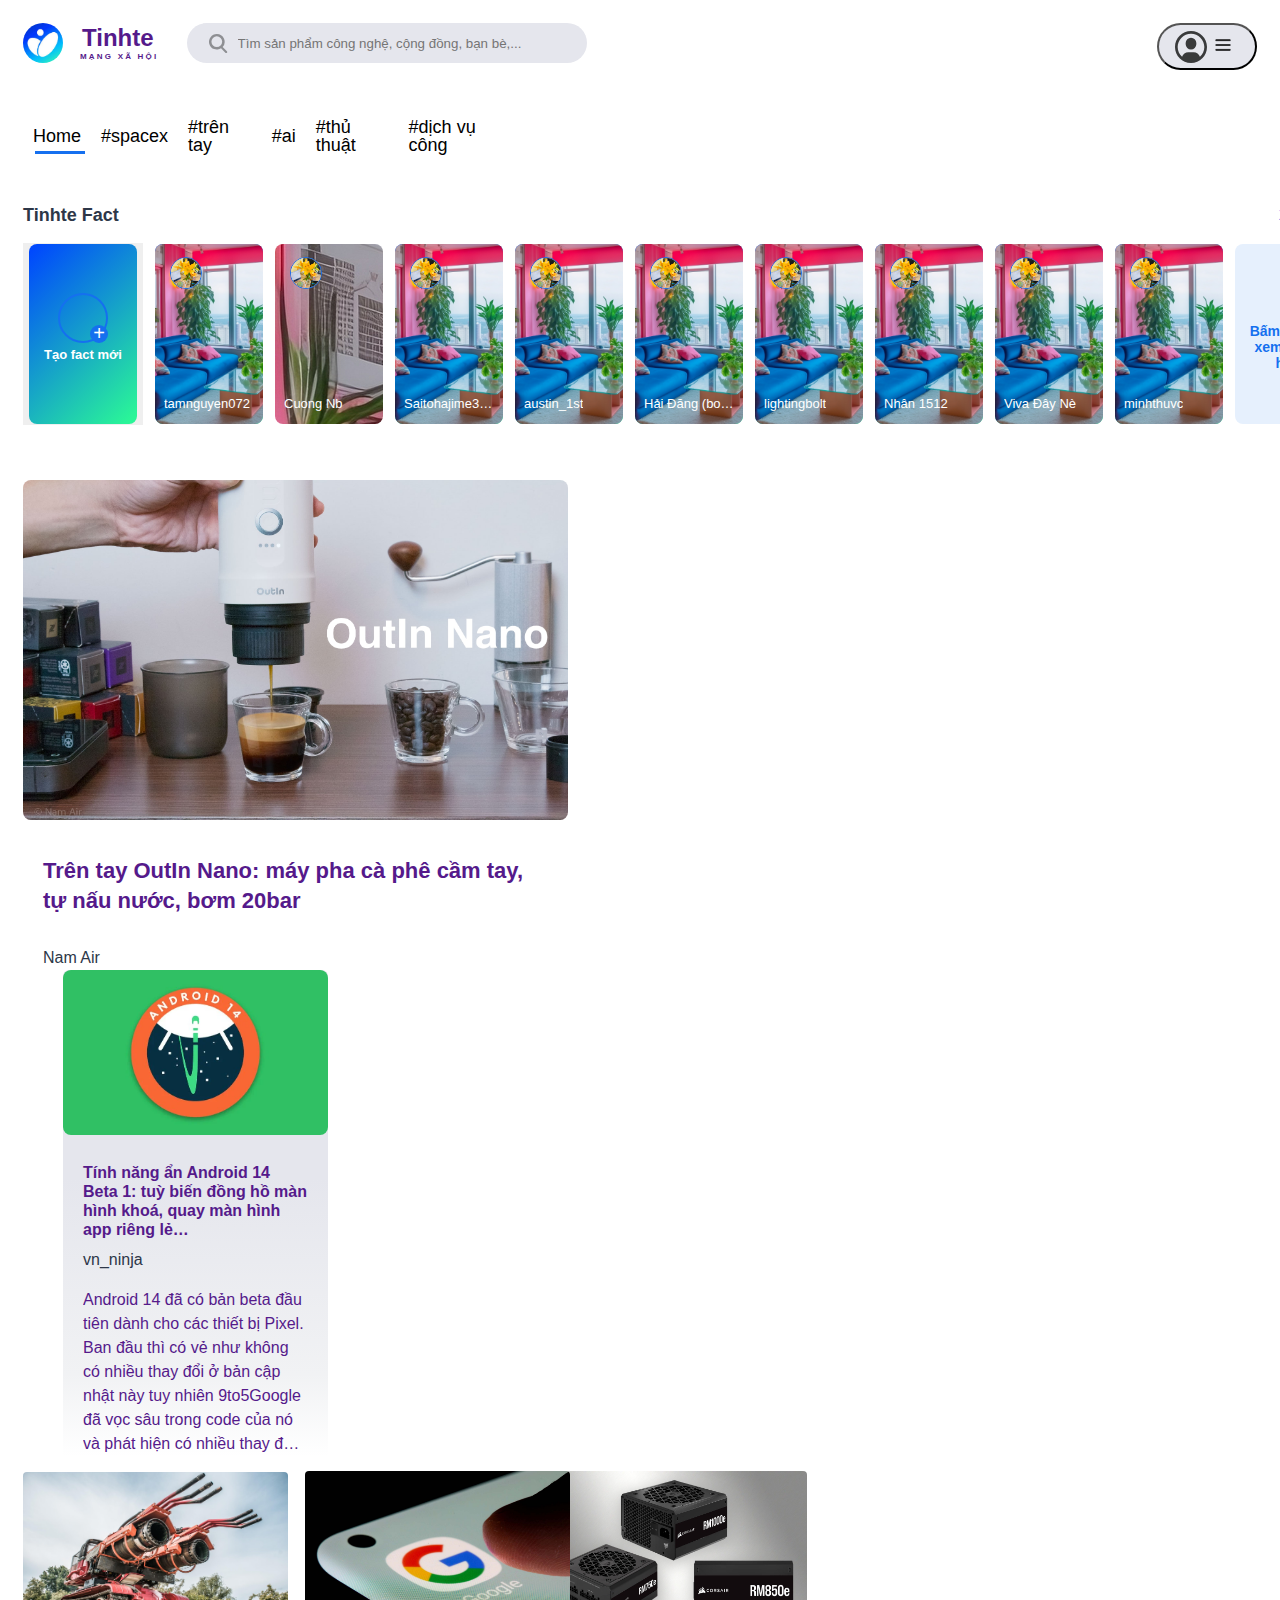
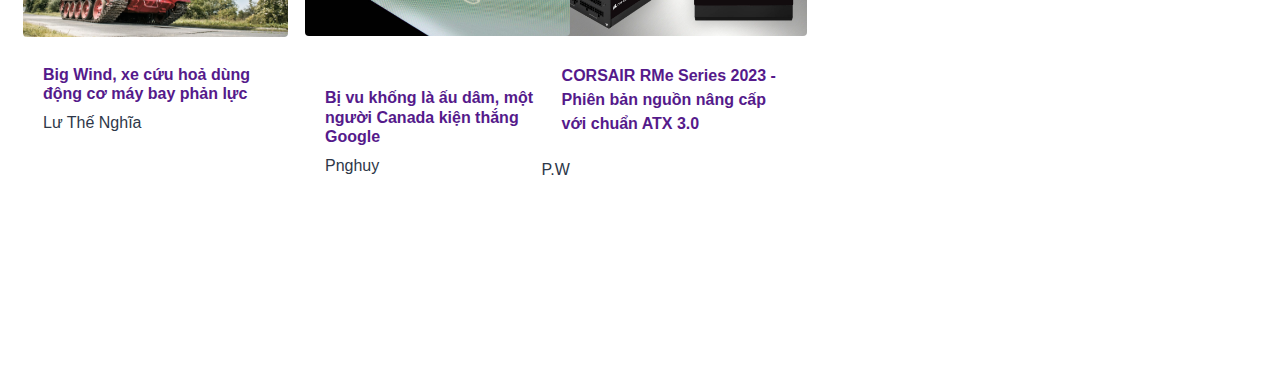
==== index.html @ 35d6fc8d "tinhte.vn" ====
<!DOCTYPE html>
<html lang="en">

<head>
    <meta charset="UTF-8">
    <meta http-equiv="X-UA-Compatible" content="IE=edge">
    <meta name="viewport" content="width=device-width, initial-scale=1.0">
    <title>Document</title>
    <link rel="stylesheet" href="style.css">


</head>

<body>
    <header class="header">
        <div class="header-wrapper">
            <div class="container">
                <div class="row">
                    <div class="col-2">
                        <a href="">
                            <div class="tinhte-logo">
                                <img src="/images/logo.jpg" alt="" width="40px" height="40px" rx="20" class="logo">
                            </div>
                            <div class="tinhte-text">
                                <div class="tinhte-text__name">Tinhte</div>
                                <div class="tinhte-text__subtitle">Mạng xã hội</div>
                            </div>
                        </a>
                    </div>
                    <div class="col-8">
                        <div class="menu-wrapper">
                            <div class="menu-icon">
                                <div class="search">
                                    <div class="search-wrapper">
                                        <form class="compact-search">
                                            <button type="submit" class="search-icon">
                                                <svg width="19" height="19" viewBox="0 0 19 19" fill="none"
                                                    xmlns="http://www.w3.org/2000/svg">
                                                    <path fill-rule="evenodd" clip-rule="evenodd" d="M2.439 7.802a5.363 5.363 0 1 1 10.725 0 5.363 5.363 0 0 1-10.725 
                                                        0zM7.802 0a7.802 7.802 0 1 0 4.232 14.356l4.333 4.333a1.06 1.06 0 1 0 1.5-1.499l-4.22-4.22A7.802
                                                         7.802 0 0 0 7.801 0z" fill="#393A3B"></path>
                                                </svg>
                                            </button>
                                            <input type="text"
                                                placeholder="Tìm sản phẩm công nghệ, cộng đồng, bạn bè,..." value=""
                                                class="search-textbox" />
                                        </form>
                                    </div>
                                </div>
                            </div>

                        </div>
                    </div>
                    <div class="col-2">
                        <div class="main">
                            <button type="button" class="burger-menu">
                                <svg width="32" viewBox="0 0 32 32" fill="none" xmlns="http://www.w3.org/2000/svg">
                                    <path fill-rule="evenodd" clip-rule="evenodd"
                                        d="M0 16C0 7.177 7.177 0 16 0s16 7.177 16 16-7.177 16-16 16S0 24.823 0 16zm18.667 5.333c2.93 0 5.378 1.908 6.264 4.539 2.696-2.441 4.402-5.957 4.402-9.872 0-7.352-5.981-13.333-13.333-13.333S2.667 8.648 2.667 16c0 3.916 1.708 7.432 4.405 9.873.885-2.63 3.33-4.54 6.261-4.54h5.334zm-8-9.333a5.334 5.334 0 0 1 10.666 0v1.333a5.334 5.334 0 0 1-10.666 0V12z"
                                        fill="#393A3B">
                                    </path>
                                </svg>
                                <span class="fa-sharp fa-solid fa-bars">
                                    <a href="">
                                        <img src="/images/menu.png" alt="" width="32" height="32">
                                    </a>
                                </span>
                            </button>

                        </div>
                    </div>
                </div>
            </div>
        </div>
    </header>
    <!-- PHẦN 2 -->
    <div class="main-page">
        <div class="container">
            <div class="row">
                <div class="col-5">
                    <div class="wrapper">
                        <ul class="menu-page">
                            <li>
                                <a href="http://" class="name-menu-page">Home</a>
                            </li>
                            <li>
                                <a href="http://" class="name-menu-page">#spacex</a>
                            </li>
                            <li>
                                <a href="http://" class="name-menu-page">#trên tay</a>
                            </li>
                            <li>
                                <a href="http://" class="name-menu-page">#ai</a>
                            </li>
                            <li>
                                <a href="http://" class="name-menu-page">#thủ thuật</a>
                            </li>
                            <li>
                                <a href="http://" class="name-menu-page">#dịch vụ công</a>
                            </li>
                        </ul>
                    </div>
                </div>
                <div class="col-7">
                </div>
            </div>
        </div>
        <div class="page-layout">
            <div class="container">
                <div class="row">
                    <div class="col-main additional">
                        <div class="header-main">
                            <div class="header-page">
                                <span class="name section-heading">Tinhte Fact</span>
                                <a href="" class="all-fact">Xem tất cả</a>
                            </div>
                            <div class="main">
                                <div class="facts-container">
                                    <div class="item">
                                        <div class="add-editor">
                                            <button class="add-editor-story">
                                                <div class="fact-new">
                                                    <a href="">
                                                        <div class="preview-view-fact">
                                                            <div style="background-image:url(https://tinhte.vn/styles/uiflex/xenforo/avatars/avatar_male_m.png)"
                                                                class="avatar-fact"
                                                                style="width:32px;height:32px;border: 1px solid #1570ef">
                                                                <div class="avatar-plus">+</div>
                                                            </div>
                                                            <p class="create-fact"> Tạo fact mới</p>
                                                        </div>
                                                    </a>
                                                </div>

                                            </button>
                                        </div>
                                    </div>

                                    <div class="item">
                                        <div class="preview-view">
                                            <img src="/images/story4.jpg" alt="" class="preview-img">
                                            <div class="mask-avatar">
                                                <button class="preview-mask"></button>
                                                <button class="preview-avatar">
                                                    <a href="" class="avatar"
                                                        style="width:32px;height:32px;border: 1px solid #1570ef">
                                                        <span class="image-loader">
                                                            <span class="spacer">
                                                            </span>
                                                            <img src="/images/icon.jpg" alt="" class="preview-img-icon">
                                                        </span>
                                                    </a>
                                                </button>
                                                <span class="preview-text">tamnguyen072</span>
                                            </div>
                                        </div>
                                    </div>
                                    <div class="item">
                                        <div class="preview-view">
                                            <img src="/images/story4.jpg" alt="">
                                            <div class="mask-avatar">
                                                <button class="preview-mask"></button>
                                                <button class="preview-avatar">
                                                    <a href="" class="avatar"
                                                        style="width:32px;height:32px;border: 1px solid #1570ef">
                                                        <span class="image-loader">
                                                            <span class="spacer">
                                                            </span>
                                                            <img src="/images/icon.jpg" alt="" class="preview-img-icon">
                                                        </span>
                                                    </a>
                                                </button>
                                                <span class="preview-text">Cuong Nb</span>
                                            </div>
                                        </div>
                                    </div>
                                    <div class="item">
                                        <div class="preview-view">
                                            <img src="/images/story4.jpg" alt="" class="preview-img">
                                            <div class="mask-avatar">
                                                <button class="preview-mask"></button>
                                                <button class="preview-avatar">
                                                    <a href="" class="avatar"
                                                        style="width:32px;height:32px;border: 1px solid #1570ef">
                                                        <span class="image-loader">
                                                            <span class="spacer">
                                                            </span>
                                                            <img src="/images/icon.jpg" alt="" class="preview-img-icon">
                                                        </span>
                                                    </a>
                                                </button>
                                                <span class="preview-text">Saitohajime3185</span>
                                            </div>
                                        </div>
                                    </div>
                                    <div class="item">
                                        <div class="preview-view">
                                            <img src="/images/story4.jpg" alt="" class="preview-img">
                                            <div class="mask-avatar">
                                                <button class="preview-mask"></button>
                                                <button class="preview-avatar">
                                                    <a href="" class="avatar"
                                                        style="width:32px;height:32px;border: 1px solid #1570ef">
                                                        <span class="image-loader">
                                                            <span class="spacer">
                                                            </span>
                                                            <img src="/images/icon.jpg" alt="" class="preview-img-icon">
                                                        </span>
                                                    </a>
                                                </button>
                                                <span class="preview-text">austin_1st</span>
                                            </div>
                                        </div>
                                    </div>
                                    <div class="item">
                                        <div class="preview-view">
                                            <img src="/images/story4.jpg" alt="" class="preview-img">
                                            <div class="mask-avatar">
                                                <button class="preview-mask"></button>
                                                <button class="preview-avatar">
                                                    <a href="" class="avatar"
                                                        style="width:32px;height:32px;border: 1px solid #1570ef">
                                                        <span class="image-loader">
                                                            <span class="spacer">
                                                            </span>
                                                            <img src="/images/icon.jpg" alt="" class="preview-img-icon">
                                                        </span>
                                                    </a>
                                                </button>
                                                <span class="preview-text">Hải Đăng (boygia)</span>
                                            </div>
                                        </div>
                                    </div>
                                    <div class="item">
                                        <div class="preview-view">
                                            <img src="/images/story4.jpg" alt="" class="preview-img">
                                            <div class="mask-avatar">
                                                <button class="preview-mask"></button>
                                                <button class="preview-avatar">
                                                    <a href="" class="avatar"
                                                        style="width:32px;height:32px;border: 1px solid #1570ef">
                                                        <span class="image-loader">
                                                            <span class="spacer">
                                                            </span>
                                                            <img src="/images/icon.jpg" alt="" class="preview-img-icon">
                                                        </span>
                                                    </a>
                                                </button>
                                                <span class="preview-text">lightingbolt</span>
                                            </div>
                                        </div>
                                    </div>
                                    <div class="item">
                                        <div class="preview-view">
                                            <img src="/images/story4.jpg" alt="" class="preview-img">
                                            <div class="mask-avatar">
                                                <button class="preview-mask"></button>
                                                <button class="preview-avatar">
                                                    <a href="" class="avatar"
                                                        style="width:32px;height:32px;border: 1px solid #1570ef">
                                                        <span class="image-loader">
                                                            <span class="spacer">
                                                            </span>
                                                            <img src="/images/icon.jpg" alt="" class="preview-img-icon">
                                                        </span>
                                                    </a>
                                                </button>
                                                <span class="preview-text">Nhân 1512</span>
                                            </div>
                                        </div>
                                    </div>
                                    <div class="item">
                                        <div class="preview-view">
                                            <img src="/images/story4.jpg" alt="" class="preview-img">
                                            <div class="mask-avatar">
                                                <button class="preview-mask"></button>
                                                <button class="preview-avatar">
                                                    <a href="" class="avatar"
                                                        style="width:32px;height:32px;border: 1px solid #1570ef">
                                                        <span class="image-loader">
                                                            <span class="spacer">
                                                            </span>
                                                            <img src="/images/icon.jpg" alt="" class="preview-img-icon">
                                                        </span>
                                                    </a>
                                                </button>
                                                <span class="preview-text">Viva Đây Nè</span>
                                            </div>
                                        </div>
                                    </div>
                                    <div class="item">
                                        <div class="preview-view">
                                            <img src="/images/story4.jpg" alt="" class="preview-img">
                                            <div class="mask-avatar">
                                                <button class="preview-mask"></button>
                                                <button class="preview-avatar">
                                                    <a href="" class="avatar"
                                                        style="width:32px;height:32px;border: 1px solid #1570ef">
                                                        <span class="image-loader">
                                                            <span class="spacer">
                                                            </span>
                                                            <img src="/images/icon.jpg" alt="" class="preview-img-icon">
                                                        </span>
                                                    </a>
                                                </button>
                                                <span class="preview-text">minhthuvc</span>
                                            </div>
                                        </div>
                                    </div>
                                    <div class="item">
                                        <button class="load-more-container button button-light">
                                            <i class="more-icon-fas fas fa-ellipsis"></i>
                                            <p class="load-more">Bấm vào để xem nhiều hơn</p>
                                        </button>
                                    </div>
                                </div>

                            </div>
                        </div>
                    </div>


                </div>
            </div>

        </div>
        <div class="page-layout">
            <div class="container">
                <div class="row">
                    <div class="col-8 additional">
                        <div class="featured-threads">
                            <ol class="news">
                                <li class="news-img">
                                    <div class="read-marker"></div>
                                    <div class="main first">
                                        <a href="" class="first-name">
                                            <div class="thumb-wrapper">
                                                <div style="border-radius:8px;background-image:url("
                                                    https://photo2.tinhte.vn/data/attachment-files/2023/04/6404612_Cover.jpg");height:0;padding-top:61.9%"
                                                    class="thumb no-border">
                                                    <img src="./images/cafe1.jpg" alt="" class="main-img">
                                                </div>
                                            </div>
                                        </a>
                                        <article class="body">
                                            <div class="content">
                                                <h4 class="title-content">
                                                    <a href="" class="title-name">Trên tay OutIn Nano: máy pha cà phê cầm tay, tự nấu nước,
                                                        bơm 20bar</a>
                                                </h4>
                                                <div class="info">
                                                    <span class="author">Nam Air</span>
                                                    <span></span>
                                                </div>
                                                <a href=""></a>
                                            </div>
                                        </article>
                                    </div>
                                </li>
                                <li class="news-img">
                                    <div class="read-marker"></div>
                                    <div class="main second">
                                        <a href="">
                                            <div class="thumb-wrapper">
                                                <div border-radius: 8px; background-image:
                                                    url("https://imgproxy7.tinhte.vn/nMIbxHlNH703WwWZf5MS4h4EFd_uMQJDqVlYuKlYs_0/h:460/plain/https://photo2.tinhte.vn/data/attachment-files/2023/04/6405147_cover_Android_14_Beta_1_tinhte.jpg");
                                                    height: 0px; padding-top: 61.9%; class="thumb no-border">
                                                    <img src="./images/android.jpg" alt="" class="android">
                                                </div>

                                            </div>
                                        </a>
                                        <article class="body">
                                            <div class="content">
                                                <h4 class="title">
                                                    <a href="">Tính năng ẩn Android 14 Beta 1: tuỳ biến đồng hồ màn hình
                                                        khoá, quay màn hình app riêng lẻ…</a>
                                                </h4>
                                                <div class="info">
                                                    <span class="author">vn_ninja</span>
                                                    <span></span>
                                                </div>
                                                <a href="">
                                                    <p class="excerpt">Android 14 đã có bản beta đầu tiên dành cho các
                                                        thiết bị Pixel. Ban đầu thì có vẻ như không có nhiều thay đổi ở
                                                        bản cập nhật này tuy nhiên 9to5Google đã vọc sâu trong code của
                                                        nó và phát hiện có nhiều thay đổi và tính năng mới hiện đang bị
                                                        ẩn đi. Và đây là những tính năng đã được phát hiện và có thể sẽ
                                                        xuất hiện trên bản chính thức sau này:

                                                        Tuỳ chỉnh đồng hồ trên Màn hình khoá

                                                        Tính năng này được phát hiện lần đầu khi Android 10 còn đang
                                                        được phát triển ở năm 2019 nhưng dường như là đã bị hủy sau đó.
                                                    </p>
                                                </a>
                                            </div>
                                        </article>
                                    </div>
                                </li>
                                <li class="news-image">
                                    <div class="read-marker"></div>
                                    <div class="main">
                                        <a href="">
                                            <div class="thumb-wrapper">
                                                <div border-radius: 4px; background-image:
                                                    url("https://imgproxy7.tinhte.vn/FHxEL2J2ZNM2tBC58XNWtoZdbhb7gBShrR45o9T-LZc/h:460/plain/https://photo2.tinhte.vn/data/attachment-files/2023/04/6405348_cover-european-centre-for-algorithmic-transparency-ecat-eu-tinhte.jpg");
                                                    height: 0px; padding-top: 61.9%; class="thumb no-border">
                                                    <img src="/images/xecuuhoa.jpg" alt="" class="main-image">
                                                </div>
                                            </div>
                                        </a>
                                        <article class="body">
                                            <div class="content">
                                                <h4 class="title-one">
                                                    <a href="" class="title-name">Big Wind, xe cứu hoả dùng động cơ máy bay phản lực</a>
                                                </h4>
                                                <div class="info">
                                                    <span class="author">Lư Thế Nghĩa</span>
                                                    <span></span>
                                                </div>
                                                <a href=""></a>
                                            </div>
                                        </article>
                                    </div>
                                </li>
                                <li class="news-img">
                                    <div class="read-marker"></div>
                                    <div class="main-hot">
                                        <a href="">
                                            <div class="thumb-wrapper">
                                                <div border-radius: 4px; background-image:
                                                    url("https://imgproxy7.tinhte.vn/SlKehL34JJUYlx99-rTvQ-70PKaumfrNoJ_0kB7CBS8/h:460/plain/https://photo2.tinhte.vn/data/attachment-files/2022/05/5979038_image.jpg");
                                                    height: 0px; padding-top: 61.9%; class="thumb no-border">
                                                    <img src="/images/iphone.jpg" alt="" class="main-image">
                                                </div>
                                                <img src="" alt="" class="hot-overlay hero">
                                            </div>
                                        </a>
                                        <article class="body">
                                            <div class="content">
                                                <h4 class="title">
                                                    <a href="">Bị vu khống là ấu dâm, một người Canada kiện thắng Google</a>
                                                </h4>
                                                <div class="info">
                                                    <span class="author">Pnghuy</span>
                                                    <span class="comment"> </span>
                                                </div>
                                                <a href=""></a>
                                            </div>
                                        </article>
                                    </div>
                                </li>
                                <li class="news-img">
                                    <div class="read-marker"></div>
                                    <div class="main-hit">
                                        <a href="">
                                            <div class="thumb-wrapper">
                                                <div border-radius: 4px; background-image:
                                                    url("https://imgproxy7.tinhte.vn/mufbafB8hr_mL21j8cotlLVPGmYZC7yeiBEwPHLWJFM/h:460/plain/https://photo2.tinhte.vn/data/attachment-files/2023/04/6400046_Cover_Windows.jpg");
                                                    height: 0px; padding-top: 61.9%; class="thumb no-border">
                                                    <img src="/images/atx.jpg" alt="" class="main-image">
                                                </div>
                                            </div>
                                        </a>
                                        <article class="body">
                                            <h4 class="content">
                                                <a href="">CORSAIR RMe Series 2023 - Phiên bản nguồn nâng cấp với chuẩn ATX 3.0</a>
                                            </h4>
                                            <div class="info">
                                                <span class="author">P.W</span>
                                                <span></span>
                                            </div>
                                            <a href=""></a>
                                        </article>
                                    </div>
                                </li>
                            </ol>
                        </div>
                        <div class="advertisement">
                            <div>
                                <div class="add">
                                    <div class="main">
                                        <div >
                                            <div>
                                                <iframe title="3rd party ad content" src="" frameborder="0" role="region"></iframe>
                                            </div>
                                        </div>
                                    </div>
                                </div>
                            </div>
                        </div>
                    </div>

                    <div class="col-4">
                        <br>
                        <div class="subsection">
                            <div class="section-heading"></div>
                            <div class="listing-groups"></div>
                        </div>
                    </div>
                </div>
            </div>
        </div>
        <div class="page-layout"></div>
    </div>





</body>
</html>
---- style.css ----
* {
  box-sizing: border-box;
  text-decoration: none;
}
html {
  --fact-card-width: 108px;
  --fact-card-height: 180px;
  --gradient-3-button: linear-gradient(
    315.42deg,
    #2af598 3.91%,
    #0049fd 96.72%
  );
  --mask-background: linear-gradient(
    180deg,
    rgba(0, 0, 0, 0.0001) 3.17%,
    #000000 100% 
  );
  --second-featured-threads-background: linear-gradient(180deg,#E5E6ED 41.65%,#F1F2F4 80.57%,#FFFFFF 96.86%);
}
.col-1 {
  width: 8.33%;
}
.col-2 {
  width: 16.66%;
}
.col-3 {
  width: 25%;
}
.col-4 {
  width: 33.33%;
}
.col-5 {
  width: 41.66%;
}
.col-6 {
  width: 50%;
}

.col-7 {
  width: 58.33%;
}

.col-8 {
  width: 66.66%;
}

.col-9 {
  width: 75%;
}
.col-10 {
  width: 83.33%;
}
.col-11 {
  width: 91.66%;
}
.col-12 {
  width: 100%;
}
[class*="col-"] {
  border: none;
  float: left;
  padding: 15px;
}
body {
  color: #2d3748;
  font-family: "Lato", Arial;
  font-family: "Lato", Arial;
  font-size: 16px;
  font-weight: 400;
  line-height: 24px;
  background-color: #ffffff;
  -webkit-font-smoothing: antialiased;
  -moz-osx-font-smoothing: grayscale;
}
.tinhte-text__name {
  font-size: 24px;
  font-weight: 600;
  margin-left: 12px;
  vertical-align: middle;
  display: inline-block;
  padding-left: 47px;
}
.tinhte-text__subtitle {
  font-weight: 600;
  font-size: 8px;
  line-height: 7px;
  letter-spacing: 2.2px;
  text-transform: uppercase;
  margin-top: 3px;
  text-align: justify;
  padding-left: 57px;
}
.tinhte-text {
  margin-top: -45px;
}
img.logo {
  border-radius: 20px;
}
.menu-wrapper {
  position: relative;
  width: 100%;
  display: -webkit-box;
  display: -webkit-flex;
  display: -ms-flexbox;
  display: flex;
  -webkit-align-items: center;
  -webkit-box-align: center;
  -ms-flex-align: center;
  align-items: center;
  margin-left: -47px;
}
.menu-icon {
  position: relative;
  width: 100%;
  font-size: 15px;
  display: -webkit-box;
  display: -webkit-flex;
  display: -ms-flexbox;
  display: flex;
  -webkit-align-items: center;
  -webkit-box-align: center;
  -ms-flex-align: center;
  align-items: center;
  -webkit-flex: 0 0 auto;
  -ms-flex: 0 0 auto;
  flex: 0 0 auto;
}
.search {
  display: block;
  position: relative;
  width: 100%;
  max-width: 400px;
  height: 40px;
}
.search-wrapper {
  width: 100%;
  position: relative;
}
form.compact-search {
  padding: 0px 16px;
  border-radius: 50px;
  width: 100%;
  height: 40px;
  background-color: #e5e6ed;
}
button.search-icon {
  width: 35px;
  height: 35px;
  opacity: 0.5;
  border: none;
  background-color: #e5e6ed;
  padding-top: 9px;
  padding-left: 3px;
}

input.search-textbox {
  width: 80%;
  max-width: 400px;
  margin-left: 7px;
  position: absolute;
  margin-top: 12px;
  border: none;
  background-color: #e5e6ed;
  margin-left: -2px;
}
.page-layout {
  background-color: #ffffff;
}
.additional {
  padding-top: 16px;
}
.burger-menu {
  padding: 4px 8px;
  border-radius: 40px;
  background-color: #e5e6ed;
  align-items: center;
  -webkit-box-pack: center;
  -webkit-justify-content: center;
  -ms-flex-pack: center;
  justify-content: center;
  display: flex;
  width: 100px;
  float: right;
}

.wrapper {
  margin-bottom: 16px;
  margin-top: 24px;
}
.menu-page {
  display: flex;
  justify-content: center;
  list-style: none;
  padding: 0;
}
.menu-page li {
  display: inline-block;
  margin: 0 10px;
}
a.name-menu-page {
  font-size: 18px;
  font-weight: 500;
  padding: 0 0 8px;
  display: -ms-flexbox;
  display: flex;
  -ms-flex-align: center;
  align-items: center;
  -ms-flex-pack: center;
  justify-content: center;
  line-height: 1;
  height: 32px;
  position: relative;
  color: black;
}

.menu-page::before {
  content: "";
  position: absolute;
  width: 50px;
  height: 3px;
  background: #1570ef;
  left: 4%;
  transform: translateX(-32%);
  margin-top: 27px;
}
a.all-fact {
  color: #1570ef;
  font-size: 14px;
  font-weight: 600;
}
.facts-container {
  overflow-x: auto;
  -webkit-align-items: center;
  -webkit-box-align: center;
  -ms-flex-align: center;
  align-items: center;
  display: -webkit-box;
  display: -webkit-flex;
  display: -ms-flexbox;
  display: flex;
}

.item:first-child {
  padding-left: 0;
}
.item {
  padding: 0 6px 8px;
}
.add-editor {
  position: relative;
}
.preview-view-fact {
  display: -webkit-box;
  display: -webkit-flex;
  display: -ms-flexbox;
  display: flex;
  -webkit-align-items: center;
  -webkit-box-align: center;
  -ms-flex-align: center;
  align-items: center;
  -webkit-flex-direction: column;
  -ms-flex-direction: column;
  flex-direction: column;
  -webkit-box-pack: center;
  -webkit-justify-content: center;
  -ms-flex-pack: center;
  justify-content: center;
  border-radius: 8px;
  position: relative;
  text-align: center;
  overflow: hidden;
  width: var(--fact-card-width);
  height: var(--fact-card-height);
  background-image: var(--gradient-3-button);
}
.avatar-fact {
  position: relative;
  width: 50px;
  height: 50px;
  border-radius: 50%;
  border: 2px solid #1570ef;
  background-size: contain;
  background-repeat: no-repeat;
  background-position: center center;
}
.create-fact {
  color: #ffffff;
  font-size: 13px;
  font-weight: 600;
  margin-top: 4px;
  z-index: 2;
}
.avatar-plus {
  color: #ffffff;
  font-size: 20px;
  line-height: 17px;
  width: 18px;
  height: 18px;
  border-radius: 50%;
  bottom: -2px;
  right: -2px;
  position: absolute;
  background-color: #1570ef;
}
.preview-view {
  text-align: center;
  width: var(--fact-card-width);
  height: var(--fact-card-height);
  border-radius: 8px;
  overflow: hidden;
  position: relative;
  background-image: var(--gradient-3-button);
}
.preview-img {
  object-fit: cover;
  width: var(--fact-card-width);
  height: var(--fact-card-height);
  border-radius: 8px;
  -webkit-transform: scale(1.2);
  -ms-transform: scale(1.2);
  transform: scale(1.2);
  -webkit-transition: all 0.4s ease;
  transition: all 0.4s ease;
}
.image-loader .spacer {
  display: block;
  padding-bottom: 100%;
  background-color: #e5e6ed;
}
.load-more-container {
  border-radius: 8px;
  width: 108px;
  height: 180px;
  display: -webkit-box;
  display: -webkit-flex;
  display: -ms-flexbox;
  display: flex;
  -webkit-flex-direction: column;
  -ms-flex-direction: column;
  flex-direction: column;
  -webkit-align-items: center;
  -webkit-box-align: center;
  -ms-flex-align: center;
  align-items: center;
  -webkit-box-pack: center;
  -webkit-justify-content: center;
  -ms-flex-pack: center;
  justify-content: center;
}
.load-more {
  font-size: 14px;
  margin: 10px 0 0 0;
}
.more-icon-fas {
  font-size: 16px;
}
.fas {
  font-weight: 900;
  font-family: Font Awesome\5 Free;
  -moz-osx-font-smoothing: grayscale;
  -webkit-font-smoothing: antialiased;
  display: inline-block;
  font-style: normal;
  font-variant: normal;
  text-rendering: auto;
  line-height: 1;
}

.fa-ellipsis:before {
  content: "\f141";
}
.button-light {
  font-size: 16px;
  color: #1570ef;
  background-color: #e6f0fd;
}
.button {
  text-align: center;
  font-size: 14px;
  font-weight: 600;
  border: none;
}

.preview-mask {
  width: 100%;
  top: 0;
  bottom: 0;
  left: 0;
  right: 0;
  /* position: absolute; */
  background-image: var(--mask-background);
  opacity: 0.8;
  overflow: hidden;
  padding: 50px 0;
}
.preview-avatar {
  top: 8px;
  left: 9px;
  position: absolute;
  width: 42px;
  height: 42px;
  border: none;
  background-color: transparent;
}
.avatar {
  width: 32px;
  height: 32px;
  margin-right: 8px;
  border-radius: 100%;
  border-width: 1px;
  border-style: solid;
  border-image: initial;
  border-color: var(--blue-border);
  background-color: var(--grey-background);
  display: block;
}
.preview-text {
  color: #ffffff;
  font-weight: 500;
  font-size: 13px;
  bottom: 8px;
  left: 9px;
  position: absolute;
  max-width: 90px;
  white-space: nowrap;
  overflow: hidden;
  text-overflow: ellipsis;
}

.image-loader {
  overflow: hidden;
  position: relative;
  display: block;
}
.spacer {
  padding-bottom: 100%;
  border-radius: 100%;
}
.image-loader > img {
  width: 100%;
  height: 100%;
  top: 0;
  bottom: 0;
  left: 0;
  right: 0;
  border-radius: 19px;
  position: absolute;
  object-fit: cover;
}
.add-editor-story {
  border: none;
}
.preview-text {
  color: #ffffff;
  font-weight: 500;
  font-size: 13px;
  bottom: 8px;
  left: 9px;
  position: absolute;
  max-width: 90px;
  white-space: nowrap;
  overflow: hidden;
  text-overflow: ellipsis;
}
.header-page {
  /* -webkit-align-items: center;
  -webkit-box-align: center;
  -ms-flex-align: center;
  align-items: center;
  -webkit-box-pack: justify;
  -webkit-justify-content: space-between;
  -ms-flex-pack: justify; */
  justify-content: space-between;
  display: -webkit-box;
  display: -webkit-flex;
  display: -ms-flexbox;
  display: flex;
}
.section-heading {
  color: #2d3748;
  font-size: 18px;
  font-weight: 700;
  margin: 0 0 16px;
}
.preview-view:hover img {
  transform: scale(1.1);
}
.image-loader.preview-img-icon > img.preview-img-icon {
  width: 100%;
  height: 100%;
  inset: 0px;
  position: absolute;
  object-fit: cover;
  border-radius: 100%;
}
.page-layout {
  background-color: #ffffff;
}
.additional {
  padding-top: 16px;
}
.featured-threads {
  margin-bottom: 10px;
}
.advertisement {
  position: relative;
}
img.main-img {
  width: 545px;
  height: 340px;
  border-radius: 8px;
}
img.android {
  width: 265px;
  height: 165px;
  border-radius: 8px;
}
img.main-image {
  width: 265px;
  height: 165px;
  border-radius: 4px;
}
.second {
  background-image: var(--second-featured-threads-background);
  width: 265px;
  height: 100%;
  overflow: hidden;
  border-radius: 6px;
}
.main.first {
  width: 545px;
  float: left;
  margin-right: 20px;
  margin-left: -40px;
  margin-top: 0px;
}
.news-img {
  list-style-type: none;
}
.title {
  font-size: 16px;
  font-weight: 700;
  line-height: 1.2;
  margin-bottom: 8px;
}
p.excerpt {
  overflow: hidden;
  display: -webkit-box;
  -webkit-box-orient: vertical;
  -webkit-line-clamp: 7;
  font-size: 16px;
  line-height: inherit;
}
.content {
  padding-left: 20px;
  padding-right: 20px;
}
.news-image {
  list-style-type: none;
  margin-left: -40px;
  width: 265px;
}
.main-hot {
  margin-left: 242px;
  margin-top: -264px;
  width: 265px;
}
.main-hit {
  width: 265px;
  float: right;
  margin-top: -307px;
  margin-right: 29px;
}
.title-content {
  font-size: 22px;
  line-height: 30px;
  overflow: visible;
  -webkit-line-clamp: unset;
}
.title-one{
  font-size: 16px;
  font-weight: 700;
  line-height: 1.2;
  margin-bottom: 8px;
}
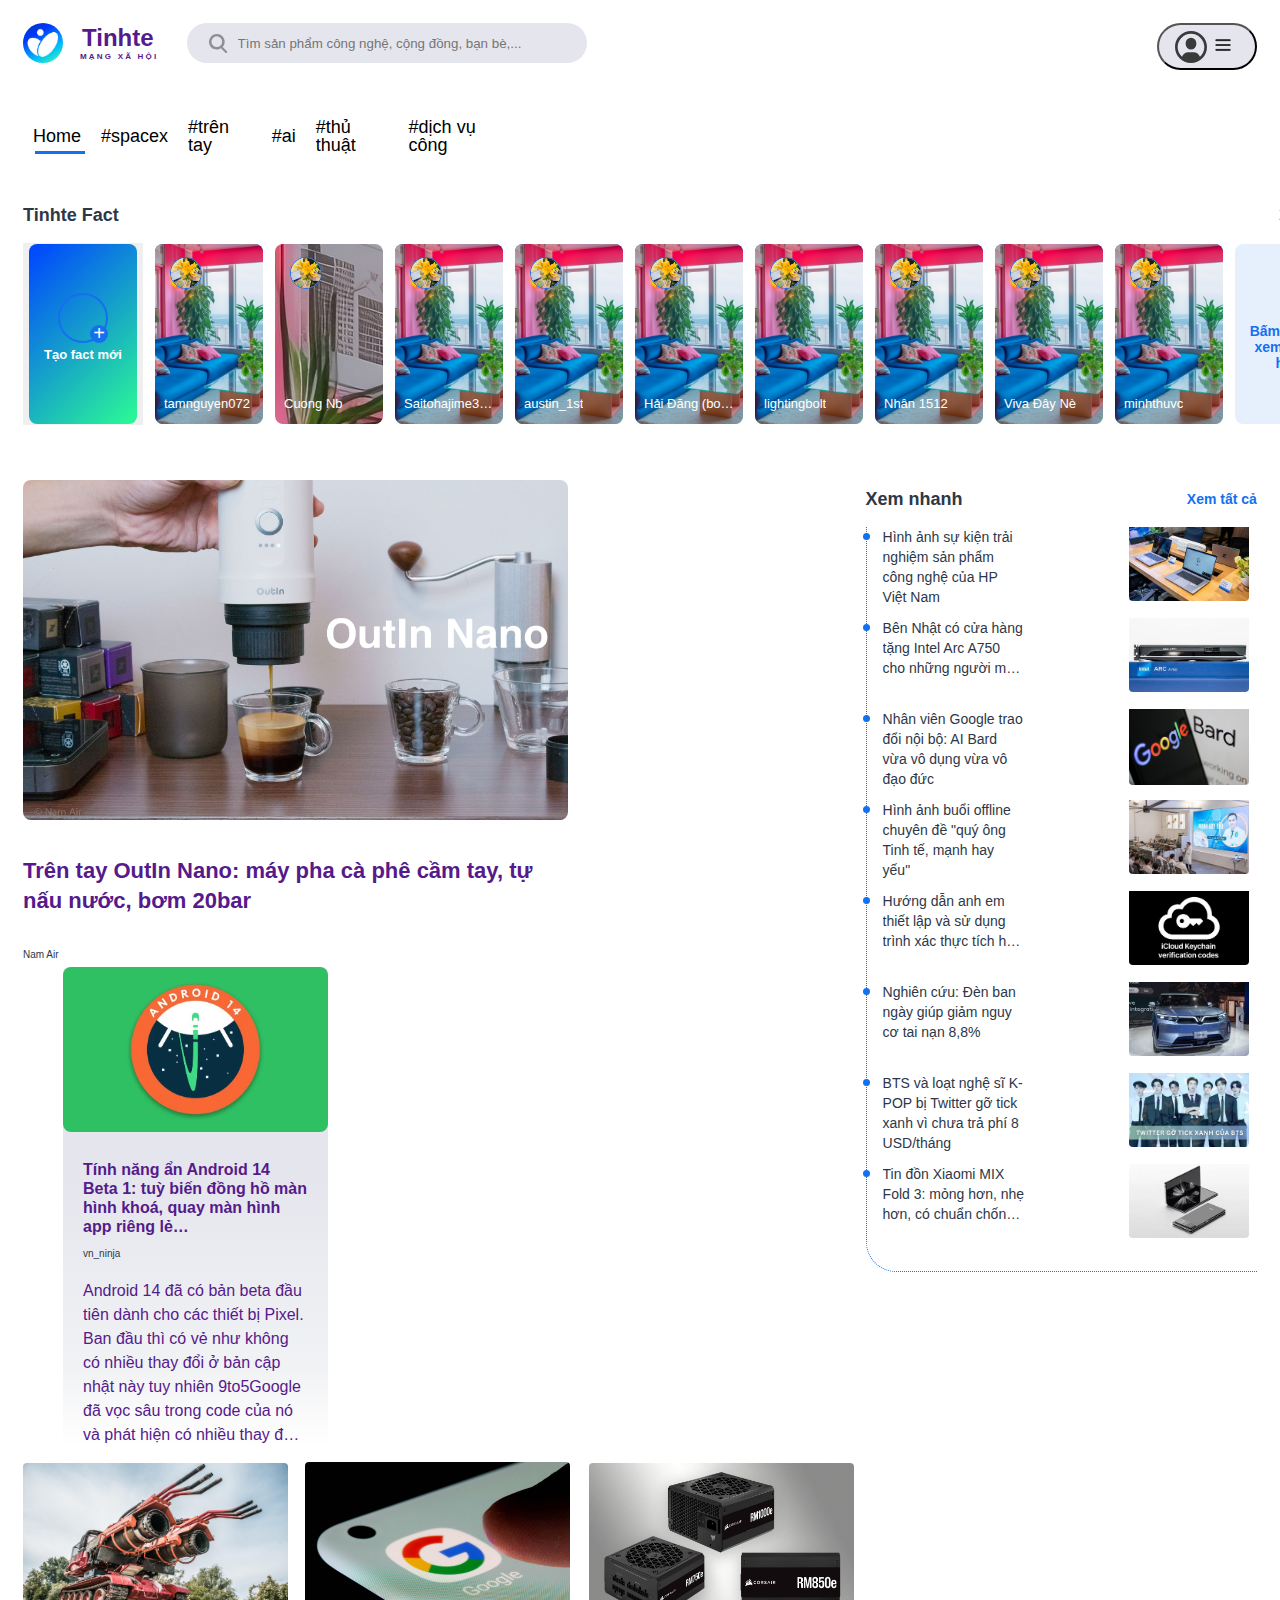
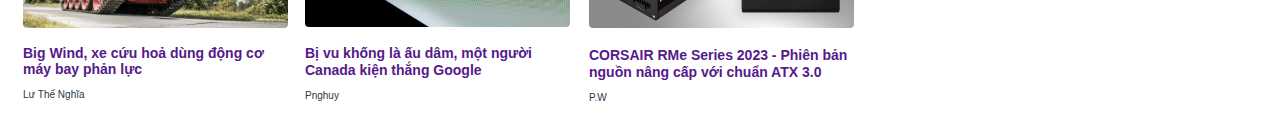
==== commit ef0b7161: "tinhte.vn" ====
--- a/index.html
+++ b/index.html
@@ -345,7 +345,8 @@
                                         <article class="body">
                                             <div class="content">
                                                 <h4 class="title-content">
-                                                    <a href="" class="title-name">Trên tay OutIn Nano: máy pha cà phê cầm tay, tự nấu nước,
+                                                    <a href="" class="title-name">Trên tay OutIn Nano: máy pha cà phê
+                                                        cầm tay, tự nấu nước,
                                                         bơm 20bar</a>
                                                 </h4>
                                                 <div class="info">
@@ -371,8 +372,8 @@
                                             </div>
                                         </a>
                                         <article class="body">
-                                            <div class="content">
-                                                <h4 class="title">
+                                            <div class="content-right">
+                                                <h4 class="title-right">
                                                     <a href="">Tính năng ẩn Android 14 Beta 1: tuỳ biến đồng hồ màn hình
                                                         khoá, quay màn hình app riêng lẻ…</a>
                                                 </h4>
@@ -413,7 +414,8 @@
                                         <article class="body">
                                             <div class="content">
                                                 <h4 class="title-one">
-                                                    <a href="" class="title-name">Big Wind, xe cứu hoả dùng động cơ máy bay phản lực</a>
+                                                    <a href="" class="title-name">Big Wind, xe cứu hoả dùng động cơ máy
+                                                        bay phản lực</a>
                                                 </h4>
                                                 <div class="info">
                                                     <span class="author">Lư Thế Nghĩa</span>
@@ -440,7 +442,8 @@
                                         <article class="body">
                                             <div class="content">
                                                 <h4 class="title">
-                                                    <a href="">Bị vu khống là ấu dâm, một người Canada kiện thắng Google</a>
+                                                    <a href="" class="title-center">Bị vu khống là ấu dâm, một người
+                                                        Canada kiện thắng Google</a>
                                                 </h4>
                                                 <div class="info">
                                                     <span class="author">Pnghuy</span>
@@ -464,39 +467,201 @@
                                             </div>
                                         </a>
                                         <article class="body">
-                                            <h4 class="content">
-                                                <a href="">CORSAIR RMe Series 2023 - Phiên bản nguồn nâng cấp với chuẩn ATX 3.0</a>
-                                            </h4>
-                                            <div class="info">
-                                                <span class="author">P.W</span>
-                                                <span></span>
-                                            </div>
-                                            <a href=""></a>
+                                            <div class="content">
+                                                <h4 class="title-bottom">
+                                                    <a href="">CORSAIR RMe Series 2023 - Phiên bản nguồn nâng cấp với
+                                                        chuẩn ATX 3.0</a>
+                                                </h4>
+                                                <div class="info">
+                                                    <span class="author">P.W</span>
+                                                    <span></span>
+                                                </div>
+                                                <a href=""></a>
+                                            </div>
+
                                         </article>
                                     </div>
                                 </li>
                             </ol>
                         </div>
-                        <div class="advertisement">
+                        <!-- <div class="advertisement">
                             <div>
                                 <div class="add">
                                     <div class="main">
-                                        <div >
+                                        <div>
                                             <div>
-                                                <iframe title="3rd party ad content" src="" frameborder="0" role="region"></iframe>
+                                                <iframe title="3rd party ad content" src="" frameborder="0"
+                                                    role="region"></iframe>
                                             </div>
                                         </div>
                                     </div>
                                 </div>
                             </div>
-                        </div>
+                        </div> -->
                     </div>
 
-                    <div class="col-4">
+                    <div class="col-4 additional-padding">
                         <br>
                         <div class="subsection">
-                            <div class="section-heading"></div>
-                            <div class="listing-groups"></div>
+                            <div class="section-heading">
+                                <span class="view">Xem nhanh</span>
+                                <a href="" class="all-view">Xem tất cả</a>
+                            </div>
+                            <div class="listing-groups">
+                                <div class="listing">
+                                    <div class="thread">
+                                        <a href="">
+                                            <article class="item-thread">
+                                                <p class="thread-title"> <span class="text-muted"
+                                                        title="Hình ảnh sự kiện trải nghiệm sản phẩm công nghệ của HP Việt Nam">Hình
+                                                        ảnh sự kiện trải nghiệm sản phẩm công nghệ của HP Việt
+                                                        Nam</span></p>
+                                                <div class="img-sidebar">
+                                                    <div class="thumb-wrapper">
+                                                        <div border-radius:4px;background-image:url("https://imgproxy7.tinhte.vn/vCzKsNWEYToyshXr9YrM-U-Mq-5pfD-p2US-vRi8_VY/rs:fill:312:193:0/plain/https://photo2.tinhte.vn/data/attachment-files/2023/04/6406368_cover-trai-nghiem-san-pham-moi-hp-tinhte.jpg");height:0;padding-top:50%
+                                                            class="thumb-img no-border">
+                                                            <img src="/images/sidebar1.jpg" alt=""
+                                                                class="main-img-sidebar">
+                                                        </div>
+                                                    </div>
+                                                </div>
+                                            </article>
+                                        </a>
+                                    </div>
+                                    <div class="thread">
+                                        <a href="">
+                                            <article class="item-thread">
+                                                <p class="thread-title"> <span class="text-muted line"
+                                                        title="Bên Nhật có cửa hàng tặng Intel Arc A750 cho những người mua card Nvidia RTX 4090">Bên
+                                                        Nhật có cửa hàng tặng Intel Arc A750 cho những người mua card
+                                                        Nvidia RTX 4090</span></p>
+                                                <div class="img-sidebar">
+                                                    <div class="thumb-wrapper">
+                                                        <div border-radius:4px;background-image:url("https://imgproxy7.tinhte.vn/vCzKsNWEYToyshXr9YrM-U-Mq-5pfD-p2US-vRi8_VY/rs:fill:312:193:0/plain/https://photo2.tinhte.vn/data/attachment-files/2023/04/6406368_cover-trai-nghiem-san-pham-moi-hp-tinhte.jpg");height:0;padding-top:50%
+                                                            class="thumb-img no-border">
+                                                            <img src="/images/sidebar2.jpg" alt=""
+                                                                class="main-img-sidebar">
+                                                        </div>
+                                                    </div>
+                                                </div>
+                                            </article>
+                                        </a>
+                                    </div>
+                                    <div class="thread">
+                                        <a href="">
+                                            <article class="item-thread">
+                                                <p class="thread-title"> <span class="text-muted"
+                                                        title="Nhân viên Google trao đổi nội bộ: AI Bard vừa vô dụng vừa vô đạo đức">Nhân
+                                                        viên Google trao đổi nội bộ: AI Bard vừa vô dụng vừa vô đạo
+                                                        đức</span></p>
+                                                <div class="img-sidebar">
+                                                    <div class="thumb-wrapper">
+                                                        <div border-radius:4px;background-image:url("https://imgproxy7.tinhte.vn/vCzKsNWEYToyshXr9YrM-U-Mq-5pfD-p2US-vRi8_VY/rs:fill:312:193:0/plain/https://photo2.tinhte.vn/data/attachment-files/2023/04/6406368_cover-trai-nghiem-san-pham-moi-hp-tinhte.jpg");height:0;padding-top:50%
+                                                            class="thumb-img no-border">
+                                                            <img src="/images/sidebar3.jpg" alt=""
+                                                                class="main-img-sidebar">
+                                                        </div>
+                                                    </div>
+                                                </div>
+                                            </article>
+                                        </a>
+                                    </div>
+                                    <div class="thread">
+                                        <a href="">
+                                            <article class="item-thread">
+                                                <p class="thread-title"> <span class="text-muted"
+                                                        title="Hình ảnh buổi offline chuyên đề quý ông Tinh tế, mạnh hay yếu">Hình
+                                                        ảnh buổi offline chuyên đề "quý ông Tinh tế, mạnh hay
+                                                        yếu"</span></p>
+                                                <div class="img-sidebar">
+                                                    <div class="thumb-wrapper">
+                                                        <div border-radius:4px;background-image:url("https://imgproxy7.tinhte.vn/vCzKsNWEYToyshXr9YrM-U-Mq-5pfD-p2US-vRi8_VY/rs:fill:312:193:0/plain/https://photo2.tinhte.vn/data/attachment-files/2023/04/6406368_cover-trai-nghiem-san-pham-moi-hp-tinhte.jpg");height:0;padding-top:50%
+                                                            class="thumb-img no-border">
+                                                            <img src="/images/sidebar4.jpg" alt=""
+                                                                class="main-img-sidebar">
+                                                        </div>
+                                                    </div>
+                                                </div>
+                                            </article>
+                                        </a>
+                                    </div>
+                                    <div class="thread">
+                                        <a href="">
+                                            <article class="item-thread">
+                                                <p class="thread-title"> <span class="text-muted line"
+                                                        title="Hướng dẫn anh em thiết lập và sử dụng trình xác thực tích hợp của thiết bị Apple cho 2FA">Hướng
+                                                        dẫn anh em thiết lập và sử dụng trình xác thực tích hợp của
+                                                        thiết bị Apple cho 2FA</span></p>
+                                                <div class="img-sidebar">
+                                                    <div class="thumb-wrapper">
+                                                        <div border-radius:4px;background-image:url("https://imgproxy7.tinhte.vn/vCzKsNWEYToyshXr9YrM-U-Mq-5pfD-p2US-vRi8_VY/rs:fill:312:193:0/plain/https://photo2.tinhte.vn/data/attachment-files/2023/04/6406368_cover-trai-nghiem-san-pham-moi-hp-tinhte.jpg");height:0;padding-top:50%
+                                                            class="thumb-img no-border">
+                                                            <img src="/images/sidebar5.jpg" alt=""
+                                                                class="main-img-sidebar">
+                                                        </div>
+                                                    </div>
+                                                </div>
+                                            </article>
+                                        </a>
+                                    </div>
+                                    <div class="thread">
+                                        <a href="">
+                                            <article class="item-thread">
+                                                <p class="thread-title"> <span class="text-muted"
+                                                        title="Nghiên cứu: Đèn ban ngày giúp giảm nguy cơ tai nạn 8,8%">Nghiên
+                                                        cứu: Đèn ban ngày giúp giảm nguy cơ tai nạn 8,8%</span></p>
+                                                <div class="img-sidebar">
+                                                    <div class="thumb-wrapper">
+                                                        <div border-radius:4px;background-image:url("https://imgproxy7.tinhte.vn/vCzKsNWEYToyshXr9YrM-U-Mq-5pfD-p2US-vRi8_VY/rs:fill:312:193:0/plain/https://photo2.tinhte.vn/data/attachment-files/2023/04/6406368_cover-trai-nghiem-san-pham-moi-hp-tinhte.jpg");height:0;padding-top:50%
+                                                            class="thumb-img no-border">
+                                                            <img src="/images/sidebar6.jpg" alt=""
+                                                                class="main-img-sidebar">
+                                                        </div>
+                                                    </div>
+                                                </div>
+                                            </article>
+                                        </a>
+                                    </div>
+                                    <div class="thread">
+                                        <a href="">
+                                            <article class="item-thread">
+                                                <p class="thread-title"> <span class="text-muted"
+                                                        title="BTS và loạt nghệ sĩ K-POP bị Twitter gỡ tick xanh vì chưa trả phí 8 USD/tháng">BTS
+                                                        và loạt nghệ sĩ K-POP bị Twitter gỡ tick xanh vì chưa trả phí 8
+                                                        USD/tháng</span></p>
+                                                <div class="img-sidebar">
+                                                    <div class="thumb-wrapper">
+                                                        <div border-radius:4px;background-image:url("https://imgproxy7.tinhte.vn/vCzKsNWEYToyshXr9YrM-U-Mq-5pfD-p2US-vRi8_VY/rs:fill:312:193:0/plain/https://photo2.tinhte.vn/data/attachment-files/2023/04/6406368_cover-trai-nghiem-san-pham-moi-hp-tinhte.jpg");height:0;padding-top:50%
+                                                            class="thumb-img no-border">
+                                                            <img src="/images/sidebar7.jpg" alt=""
+                                                                class="main-img-sidebar">
+                                                        </div>
+                                                    </div>
+                                                </div>
+                                            </article>
+                                        </a>
+                                    </div>
+                                    <div class="thread">
+                                        <a href="">
+                                            <article class="item-thread">
+                                                <p class="thread-title"> <span class="text-muted line"
+                                                        title="Tin đồn Xiaomi MIX Fold 3: mỏng hơn, nhẹ hơn, có chuẩn chống nước…?">Tin
+                                                        đồn Xiaomi MIX Fold 3: mỏng hơn, nhẹ hơn, có chuẩn chống
+                                                        nước…?</span></p>
+                                                <div class="img-sidebar">
+                                                    <div class="thumb-wrapper">
+                                                        <div border-radius:4px;background-image:url("https://imgproxy7.tinhte.vn/vCzKsNWEYToyshXr9YrM-U-Mq-5pfD-p2US-vRi8_VY/rs:fill:312:193:0/plain/https://photo2.tinhte.vn/data/attachment-files/2023/04/6406368_cover-trai-nghiem-san-pham-moi-hp-tinhte.jpg");height:0;padding-top:50%
+                                                            class="thumb-img no-border">
+                                                            <img src="/images/sidebar8.jpg" alt=""
+                                                                class="main-img-sidebar">
+                                                        </div>
+                                                    </div>
+                                                </div>
+                                            </article>
+                                        </a>
+                                    </div>
+                                </div>
+                            </div>
                         </div>
                     </div>
                 </div>
@@ -510,4 +675,5 @@
 
 
 </body>
+
 </html>--- a/style.css
+++ b/style.css
@@ -538,6 +538,13 @@
   list-style-type: none;
 }
 .title {
+  font-size: 14px;
+  font-weight: 700;
+  line-height: 1.2;
+  margin-bottom: 8px;
+  margin-top: -13px;
+}
+.title-right {
   font-size: 16px;
   font-weight: 700;
   line-height: 1.2;
@@ -552,7 +559,6 @@
   line-height: inherit;
 }
 .content {
-  padding-left: 20px;
   padding-right: 20px;
 }
 .news-image {
@@ -562,14 +568,14 @@
 }
 .main-hot {
   margin-left: 242px;
-  margin-top: -264px;
+  margin-top: -245px;
   width: 265px;
 }
 .main-hit {
   width: 265px;
-  float: right;
-  margin-top: -307px;
+  margin-top: -245px;
   margin-right: 29px;
+  margin-left: 526px;
 }
 .title-content {
   font-size: 22px;
@@ -577,9 +583,157 @@
   overflow: visible;
   -webkit-line-clamp: unset;
 }
-.title-one{
-  font-size: 16px;
+.title-one {
+  font-size: 14px;
   font-weight: 700;
   line-height: 1.2;
   margin-bottom: 8px;
-}
+  margin-top: 10px;
+}
+.title-bottom {
+  margin-top: 12px;
+  margin-bottom: 8px;
+  width: 265px;
+  font-size: 14px;
+  line-height: 17px;
+}
+.content-right {
+  padding-left: 20px;
+  padding-right: 20px;
+}
+.author {
+  color: #2d3748;
+  font-size: 10px;
+  line-height: 18px;
+}
+.info {
+  font-size: 13px;
+  margin-bottom: 3px;
+  -webkit-align-items: center;
+  -webkit-box-align: center;
+  -ms-flex-align: center;
+  align-items: center;
+  display: -webkit-box;
+  display: -webkit-flex;
+  display: -ms-flexbox;
+  display: flex;
+  -webkit-flex-wrap: wrap;
+  -ms-flex-wrap: wrap;
+  flex-wrap: wrap;
+  list-style-type: none;
+}
+.section-heading {
+  display: -webkit-box;
+  display: -webkit-flex;
+  display: -ms-flexbox;
+  display: flex;
+  -webkit-align-items: center;
+  -webkit-box-align: center;
+  -ms-flex-align: center;
+  align-items: center;
+  -webkit-box-pack: justify;
+  -webkit-justify-content: space-between;
+  -ms-flex-pack: justify;
+  justify-content: space-between;
+}
+a.all-view {
+  color: #1570ef;
+  font-size: 14px;
+}
+.listing-groups {
+  border: 1px dotted #1570ef;
+  border-top: 0;
+  border-right: 0;
+  border-radius: 0 0 0 30px;
+  padding: 0 16px 16px;
+  display: -webkit-box;
+  display: -webkit-flex;
+  display: -ms-flexbox;
+  display: flex;
+  -webkit-align-items: center;
+  -webkit-box-align: center;
+  -ms-flex-align: center;
+  align-items: center;
+}
+.thread {
+  position: relative;
+}
+.thread:before {
+  content: "";
+  width: 7px;
+  height: 7px;
+  border-radius: 50%;
+  left: -20px;
+  top: 6px;
+  position: absolute;
+  display: block;
+  background-color:#1570ef;
+}
+.item-thread {
+  margin-bottom: -112px;
+  display: -webkit-box;
+  display: -webkit-flex;
+  display: -ms-flexbox;
+  display: flex;
+  -webkit-box-align: center;
+  -ms-flex-align: center;
+  -webkit-box-pack: justify;
+  -webkit-justify-content: space-between;
+  -ms-flex-pack: justify;
+  justify-content: space-between;
+}
+.thread-title{
+  font-size: 14px;
+  line-height: 20px;
+  margin-right: 12px;
+  margin-bottom: 0;
+  display: -webkit-box;
+  -webkit-line-clamp: 3;
+  -webkit-box-orient: vertical;
+  overflow: hidden;
+  margin: 0px 12px 0px 0px;
+  color: #2d3748;
+}
+.img-sidebar .thumb-wrapper {
+  width: 120px;
+}
+.thumb-wrapper.main-img-sidebar {
+  position: relative;
+  width: 100%;
+}
+.thumb-img {
+  background-position: center;
+  background-size: cover;
+  background-repeat: no-repeat;
+  display: block;
+  height: 100%;
+  margin: 0;
+  padding: 0;
+  width: 100%;
+} 
+.thumb-img.no-border {
+  padding: 203px 0px 0px;
+}
+.text-muted {
+  position: absolute;
+  width: 142px;
+  /* margin-top: -102px; */
+}
+.text-muted.line {
+  position: absolute;
+  width: 142px;
+  /* margin-top: -102px; */
+  display: -webkit-box;
+  -webkit-line-clamp: 3;
+  -webkit-box-orient: vertical;
+  overflow: hidden;
+}
+.main-img-sidebar {
+  border-radius: 4px;
+  padding-top: 50%;
+  border: 0;
+  width: 120px;
+  margin-left: 234px;
+  position: absolute;
+  margin-top: -269px;
+}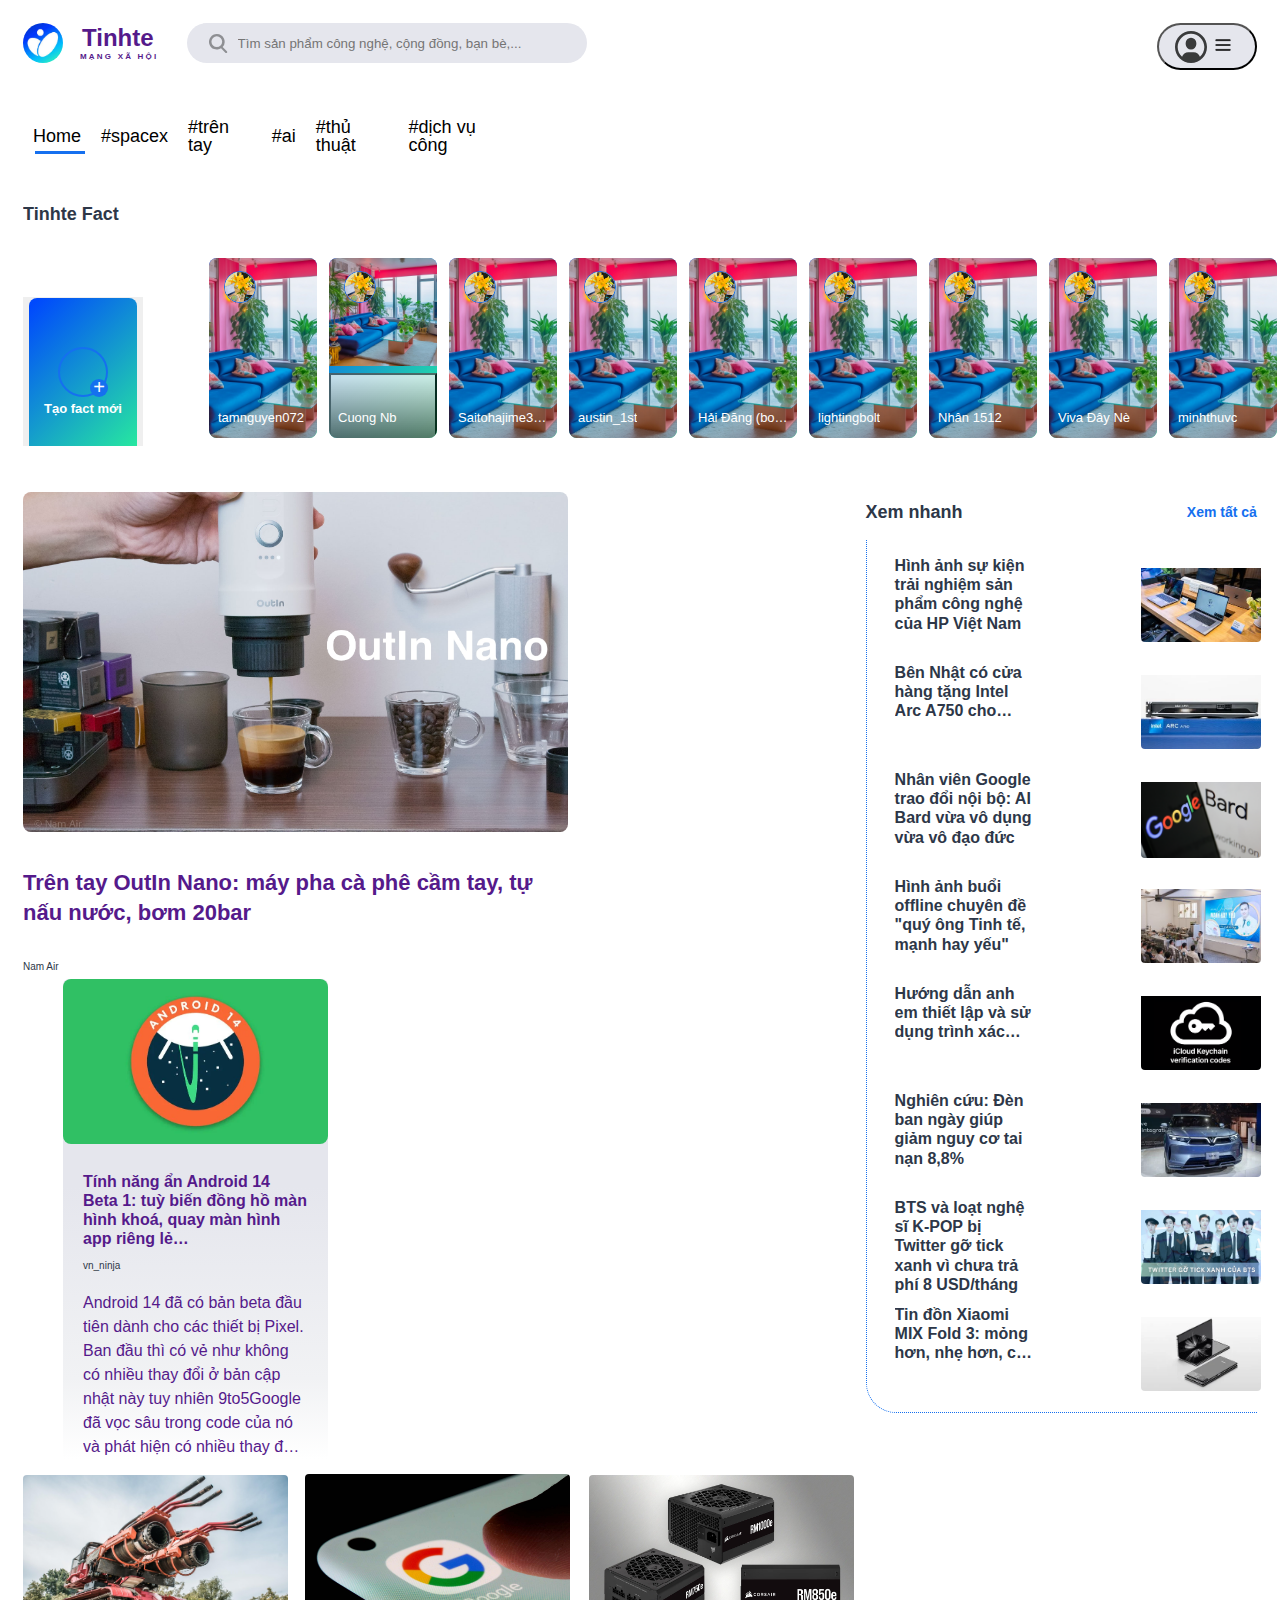
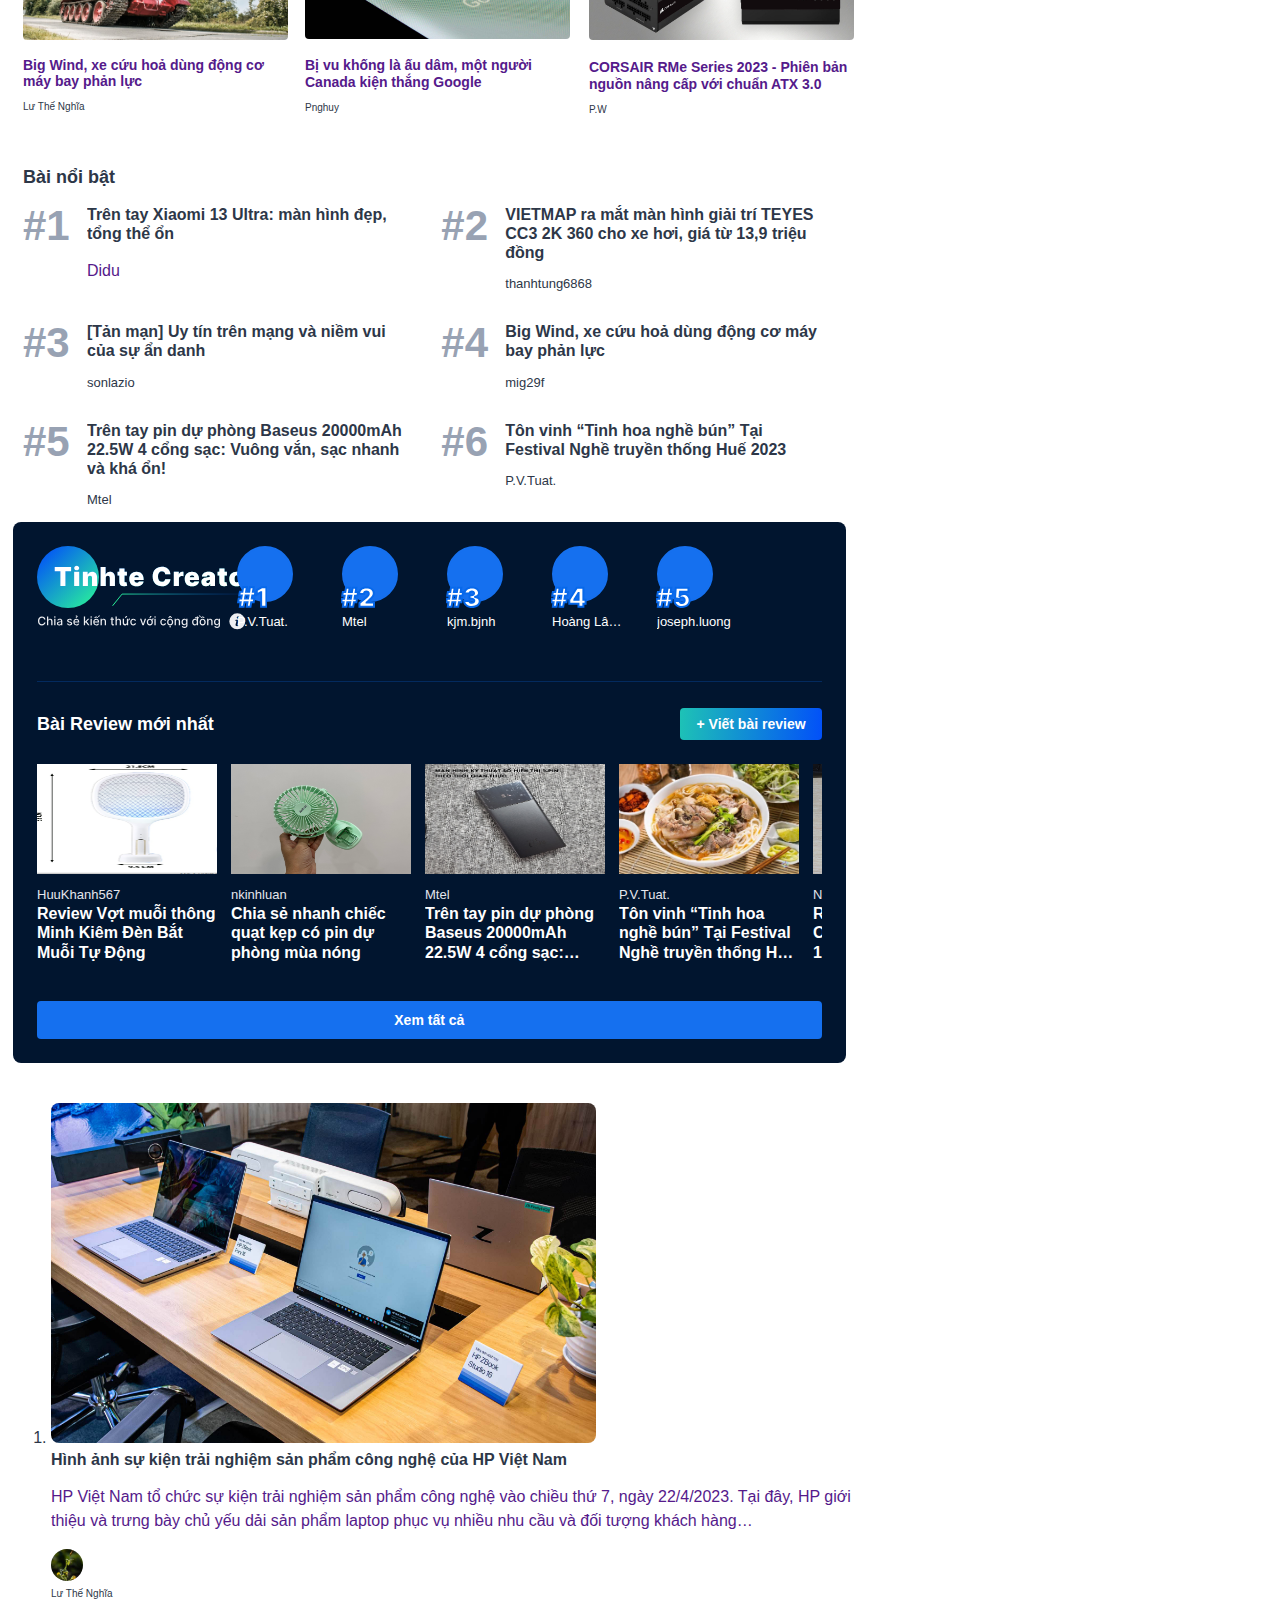
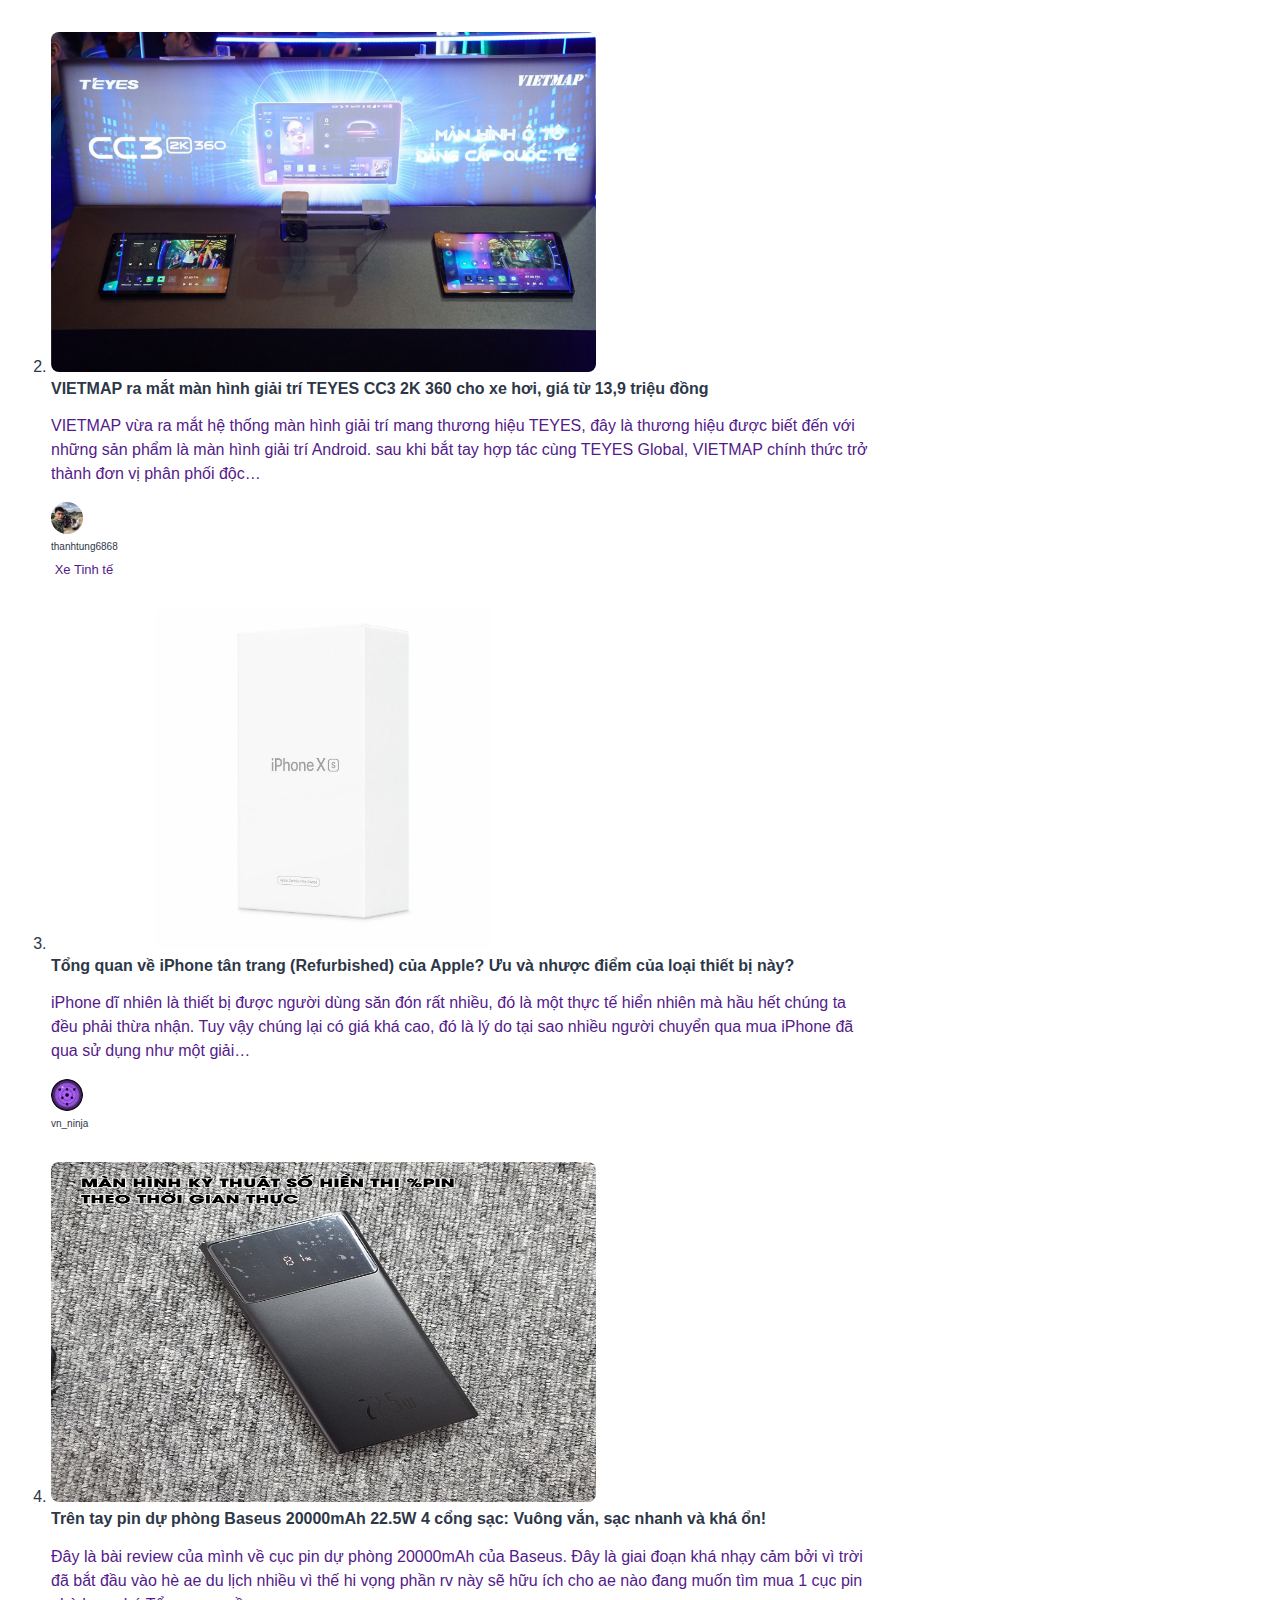
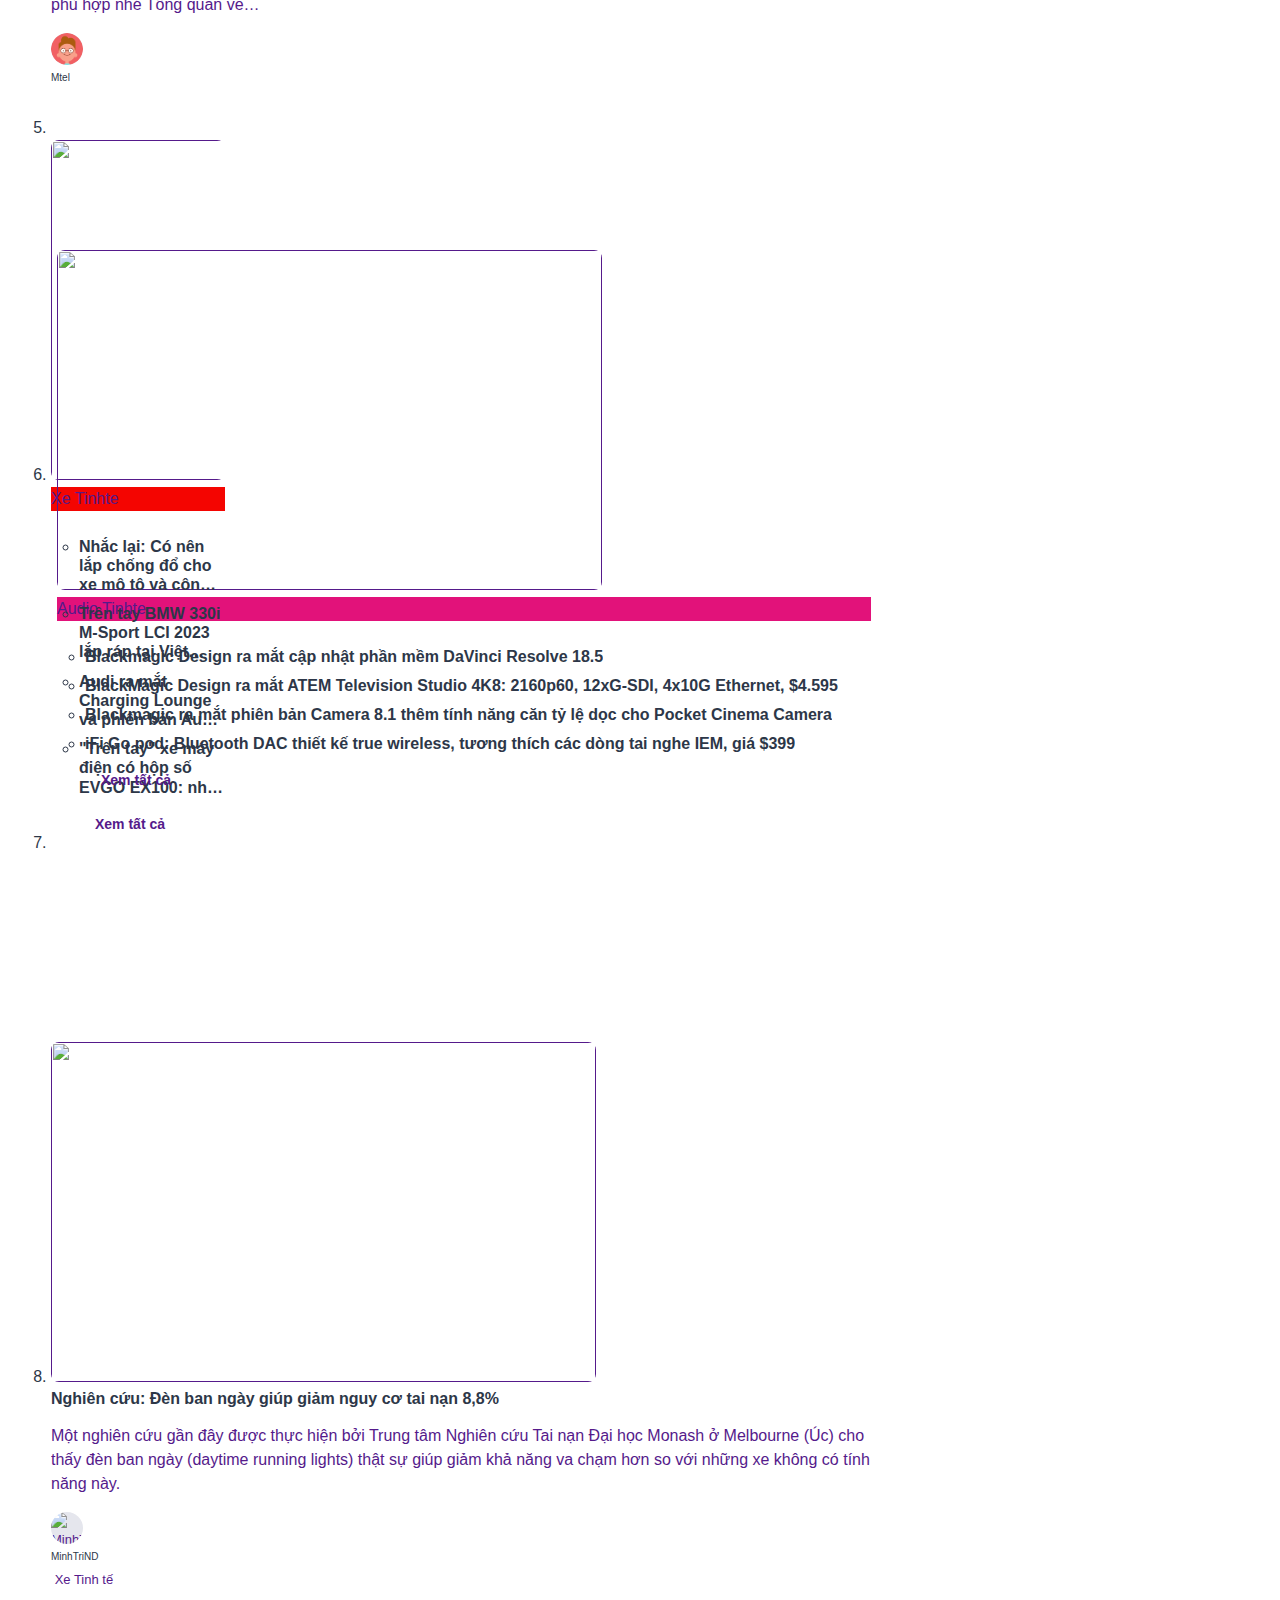
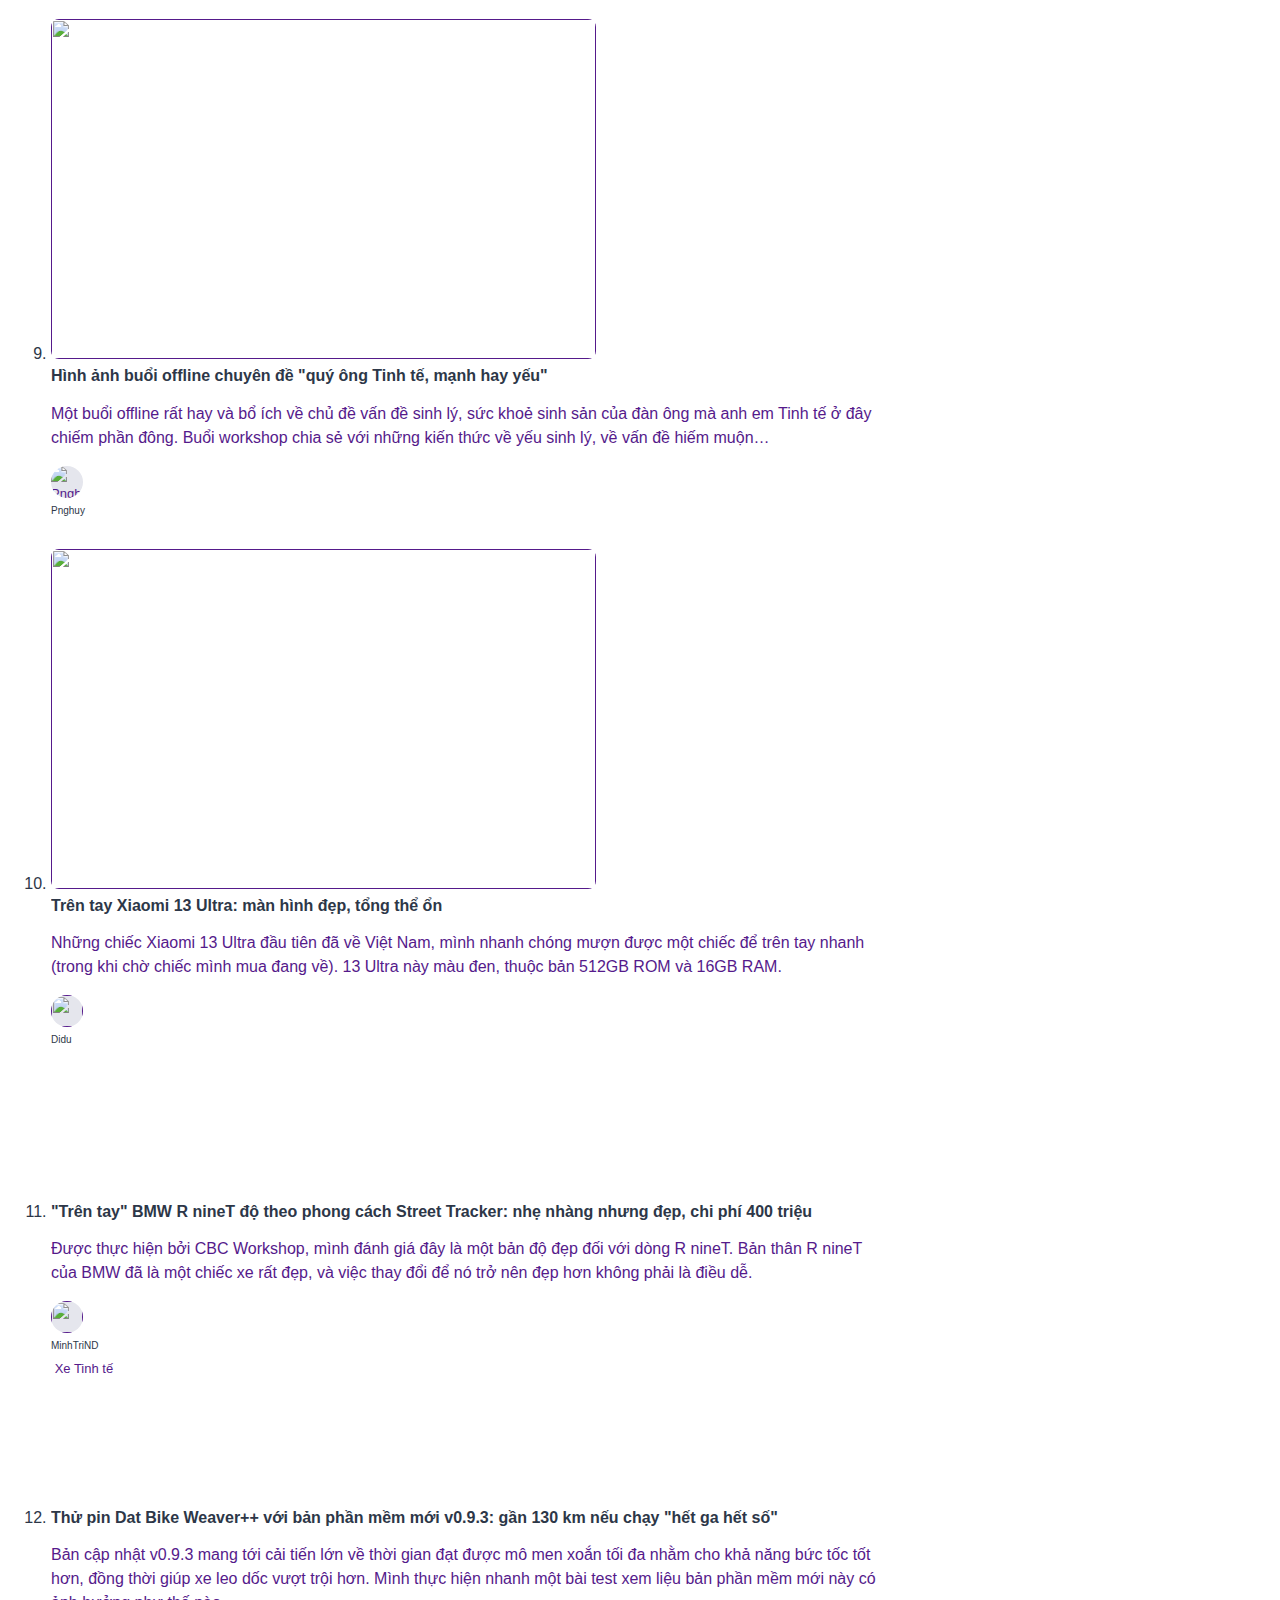
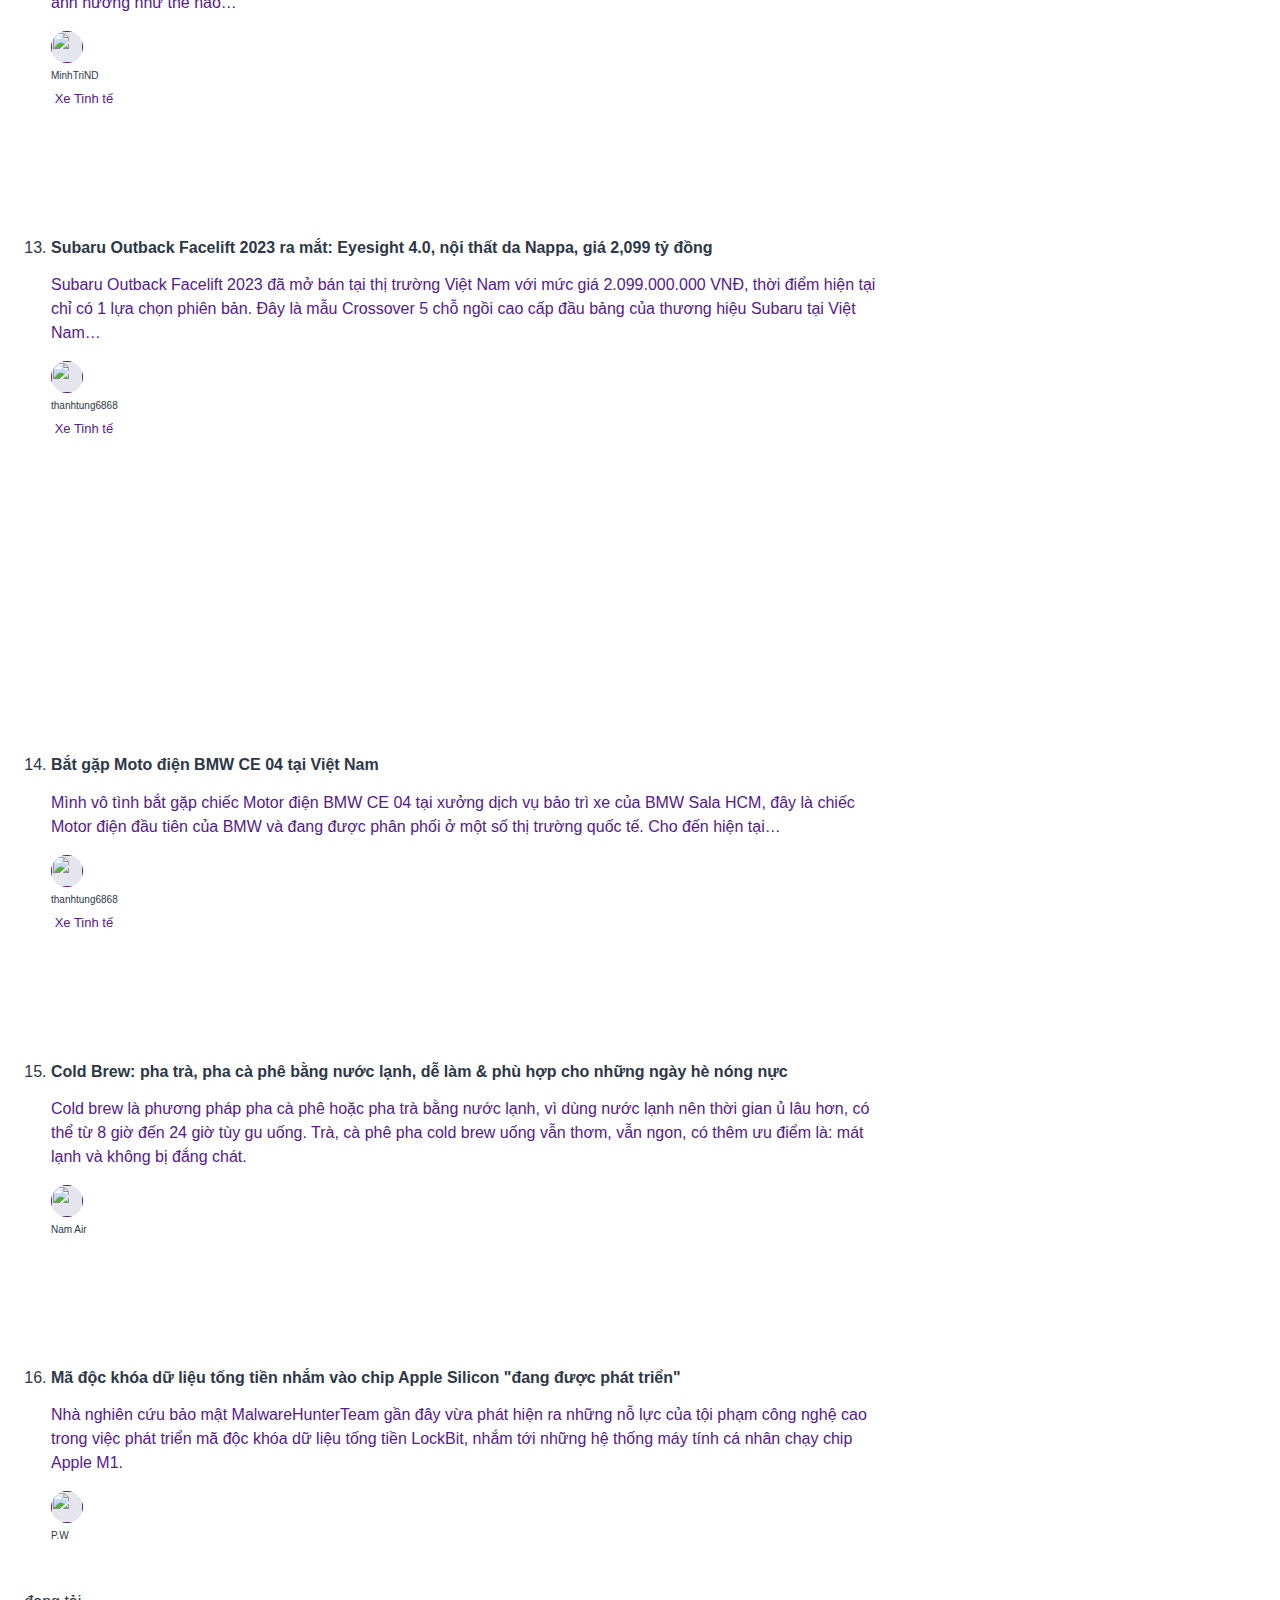
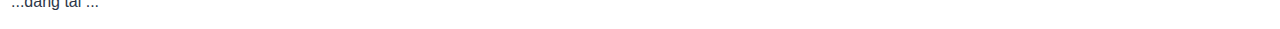
==== commit 650b03ed: "tinhte" ====
--- a/index.html
+++ b/index.html
@@ -308,6 +308,82 @@
                                         </div>
                                     </div>
                                     <div class="item">
+                                        <div class="preview-view">
+                                            <img src="/images/story4.jpg" alt="" class="preview-img">
+                                            <div class="mask-avatar">
+                                                <button class="preview-mask"></button>
+                                                <button class="preview-avatar">
+                                                    <a href="" class="avatar"
+                                                        style="width:32px;height:32px;border: 1px solid #1570ef">
+                                                        <span class="image-loader">
+                                                            <span class="spacer">
+                                                            </span>
+                                                            <img src="/images/icon.jpg" alt="" class="preview-img-icon">
+                                                        </span>
+                                                    </a>
+                                                </button>
+                                                <span class="preview-text">toantran</span>
+                                            </div>
+                                        </div>
+                                    </div>
+                                    <div class="item">
+                                        <div class="preview-view">
+                                            <img src="/images/story4.jpg" alt="" class="preview-img">
+                                            <div class="mask-avatar">
+                                                <button class="preview-mask"></button>
+                                                <button class="preview-avatar">
+                                                    <a href="" class="avatar"
+                                                        style="width:32px;height:32px;border: 1px solid #1570ef">
+                                                        <span class="image-loader">
+                                                            <span class="spacer">
+                                                            </span>
+                                                            <img src="/images/icon.jpg" alt="" class="preview-img-icon">
+                                                        </span>
+                                                    </a>
+                                                </button>
+                                                <span class="preview-text">toantran</span>
+                                            </div>
+                                        </div>
+                                    </div>
+                                    <div class="item">
+                                        <div class="preview-view">
+                                            <img src="/images/story4.jpg" alt="" class="preview-img">
+                                            <div class="mask-avatar">
+                                                <button class="preview-mask"></button>
+                                                <button class="preview-avatar">
+                                                    <a href="" class="avatar"
+                                                        style="width:32px;height:32px;border: 1px solid #1570ef">
+                                                        <span class="image-loader">
+                                                            <span class="spacer">
+                                                            </span>
+                                                            <img src="/images/icon.jpg" alt="" class="preview-img-icon">
+                                                        </span>
+                                                    </a>
+                                                </button>
+                                                <span class="preview-text">toantran</span>
+                                            </div>
+                                        </div>
+                                    </div>
+                                    <div class="item">
+                                        <div class="preview-view">
+                                            <img src="/images/story4.jpg" alt="" class="preview-img">
+                                            <div class="mask-avatar">
+                                                <button class="preview-mask"></button>
+                                                <button class="preview-avatar">
+                                                    <a href="" class="avatar"
+                                                        style="width:32px;height:32px;border: 1px solid #1570ef">
+                                                        <span class="image-loader">
+                                                            <span class="spacer">
+                                                            </span>
+                                                            <img src="/images/icon.jpg" alt="" class="preview-img-icon">
+                                                        </span>
+                                                    </a>
+                                                </button>
+                                                <span class="preview-text">toantran</span>
+                                            </div>
+                                        </div>
+                                    </div>
+                                    <div class="item">
                                         <button class="load-more-container button button-light">
                                             <i class="more-icon-fas fas fa-ellipsis"></i>
                                             <p class="load-more">Bấm vào để xem nhiều hơn</p>
@@ -484,20 +560,6 @@
                                 </li>
                             </ol>
                         </div>
-                        <!-- <div class="advertisement">
-                            <div>
-                                <div class="add">
-                                    <div class="main">
-                                        <div>
-                                            <div>
-                                                <iframe title="3rd party ad content" src="" frameborder="0"
-                                                    role="region"></iframe>
-                                            </div>
-                                        </div>
-                                    </div>
-                                </div>
-                            </div>
-                        </div> -->
                     </div>
 
                     <div class="col-4 additional-padding">
@@ -667,7 +729,1175 @@
                 </div>
             </div>
         </div>
-        <div class="page-layout"></div>
+        <div class="page-layout">
+            <div class="container">
+                <div class="row">
+                    <div class="col-8">
+                        <div class="trending-container">
+                            <div class="header-heading">
+                                <h3 class="section-heading">Bài nổi bật</h3>
+                            </div>
+                            <div class="threads">
+                                <a href="" class="thread">
+                                    <div class="index">#1</div>
+                                    <div class="thread-content">
+                                        <p class="thread-title">Trên tay Xiaomi 13 Ultra: màn hình đẹp,
+                                            tổng thể ổn</p>
+                                        <p class="author-title-title">Didu</p>
+                                    </div>
+                                </a>
+                                <a href="" class="thread">
+                                    <div class="index">#2</div>
+                                    <div class="thread-content">
+                                        <p class="thread-title">VIETMAP ra mắt màn hình giải trí TEYES
+                                            CC3 2K 360 cho xe hơi, giá từ 13,9 triệu đồng</p>
+                                        <p class="author-title">thanhtung6868</p>
+                                    </div>
+                                </a>
+                                <a href="" class="thread">
+                                    <div class="index">#3</div>
+                                    <div class="thread-content">
+                                        <p class="thread-title">[Tản mạn] Uy tín trên mạng và niềm vui
+                                            của sự ẩn danh</p>
+                                        <p class="author-title">sonlazio</p>
+                                    </div>
+                                </a>
+                                <a href="" class="thread">
+                                    <div class="index">#4</div>
+                                    <div class="thread-content">
+                                        <p class="thread-title">Big Wind, xe cứu hoả dùng động cơ máy bay
+                                            phản lực</p>
+                                        <p class="author-title">mig29f</p>
+                                    </div>
+                                </a>
+                                <a href="" class="thread">
+                                    <div class="index">#5</div>
+                                    <div class="thread-content">
+                                        <p class="thread-title">Trên tay pin dự phòng Baseus 20000mAh
+                                            22.5W 4 cổng sạc: Vuông vắn, sạc nhanh và khá ổn!</p>
+                                        <p class="author-title">Mtel</p>
+                                    </div>
+                                </a>
+                                <a href="" class="thread">
+                                    <div class="index">#6</div>
+                                    <div class="thread-content">
+                                        <p class="thread-title">Tôn vinh “Tinh hoa nghề bún” Tại Festival
+                                            Nghề truyền thống Huế 2023</p>
+                                        <p class="author-title">P.V.Tuat.</p>
+                                    </div>
+                                </a>
+                            </div>
+                        </div>
+
+                        <div class="tinhte-widget">
+                            <div class="top-creators-widget">
+                                <div class="logo-creator">
+                                    <a href="" class="">
+                                        <svg width="221" height="85" viewBox="0 0 221 85" fill="none"
+                                            xmlns="http://www.w3.org/2000/svg">
+                                            <path
+                                                d="M8.51 73.41c-.3-1.866-1.76-2.957-3.606-2.957-2.258 0-3.925 1.691-3.925 4.483 0 2.79 1.658 4.483 3.925 4.483 1.918 0 3.32-1.202 3.605-2.928l-1.33-.004c-.225 1.116-1.163 1.73-2.266 1.73-1.496 0-2.625-1.146-2.625-3.281 0-2.118 1.125-3.282 2.629-3.282 1.112 0 2.045.627 2.263 1.756h1.33zm2.747 2.003c0-1.044.66-1.64 1.568-1.64.878 0 1.402.558 1.402 1.516v4.01H15.5v-4.163c0-1.632-.895-2.467-2.242-2.467-1.018 0-1.632.443-1.938 1.15h-.081v-3.247H9.983v8.727h1.274v-3.886zm5.944 3.886h1.274v-6.545h-1.274v6.545zm.644-7.555c.439 0 .805-.341.805-.759 0-.417-.366-.762-.805-.762-.444 0-.806.345-.806.762 0 .418.362.759.806.759zm4.25 7.7c1.082 0 1.691-.55 1.934-1.04h.051v.895h1.245v-4.346c0-1.905-1.5-2.284-2.54-2.284-1.185 0-2.276.477-2.702 1.67l1.198.273c.187-.465.664-.912 1.52-.912.823 0 1.245.43 1.245 1.172v.03c0 .464-.477.456-1.653.592-1.24.145-2.51.469-2.51 1.956 0 1.287.967 1.994 2.211 1.994zm.276-1.023c-.72 0-1.24-.323-1.24-.954 0-.682.605-.925 1.343-1.023.413-.055 1.393-.166 1.576-.35v.845c0 .775-.618 1.483-1.679 1.483zm12.731-4.07c-.264-1.018-1.06-1.682-2.476-1.682-1.478 0-2.527.78-2.527 1.939 0 .928.563 1.546 1.79 1.82l1.108.242c.63.14.925.422.925.831 0 .507-.541.903-1.377.903-.762 0-1.253-.328-1.406-.971l-1.231.187c.213 1.16 1.176 1.811 2.646 1.811 1.58 0 2.676-.84 2.676-2.024 0-.924-.588-1.495-1.79-1.772l-1.04-.24c-.72-.17-1.03-.412-1.026-.856-.005-.502.54-.86 1.265-.86.793 0 1.16.439 1.308.877l1.155-.204zm4.35 5.08c1.428 0 2.438-.703 2.727-1.768l-1.206-.217c-.23.618-.784.933-1.508.933-1.091 0-1.824-.708-1.858-1.969h4.653v-.452c0-2.365-1.415-3.29-2.898-3.29-1.823 0-3.025 1.39-3.025 3.401 0 2.033 1.185 3.362 3.115 3.362zm-1.84-3.975c.05-.93.724-1.735 1.759-1.735.989 0 1.636.733 1.64 1.735h-3.4zm2.22-3.606v-.409c.447-.068.894-.31.89-.869.004-.695-.678-1.133-1.965-1.133l-.038.703c.503 0 .9.119.895.426.004.255-.222.383-.822.413l.034.87h1.005zm7.018 7.45h1.274v-2.323l.635-.635 2.224 2.957h1.564l-2.83-3.737 2.651-2.808h-1.525l-2.608 2.77h-.111v-4.952H46.85v8.727zm6.68 0h1.273v-6.546H53.53v6.545zm.643-7.556c.439 0 .805-.341.805-.759 0-.417-.366-.762-.805-.762-.443 0-.806.345-.806.762 0 .418.363.759.806.759zm5.166 7.687c1.427 0 2.437-.703 2.727-1.768l-1.206-.217c-.23.618-.784.933-1.508.933-1.091 0-1.824-.708-1.858-1.969h4.653v-.452c0-2.365-1.415-3.29-2.898-3.29-1.824 0-3.025 1.39-3.025 3.401 0 2.033 1.184 3.362 3.115 3.362zm-1.841-3.975c.05-.93.724-1.735 1.76-1.735.988 0 1.636.733 1.64 1.735h-3.4zm-.503-3.486h1.261l.955-.844.946.844h1.253l-1.735-1.479h-.95l-1.73 1.479zm3.959-.946h.933l1.257-1.556h-1.3l-.89 1.556zm3.88 4.389c0-1.044.64-1.64 1.526-1.64.865 0 1.39.566 1.39 1.516v4.01h1.274v-4.163c0-1.62-.89-2.467-2.229-2.467-.984 0-1.628.456-1.93 1.15h-.081v-1.065H63.56v6.545h1.274v-3.886zm12.13-2.66H75.62v-1.567h-1.274v1.568h-.959v1.023h.96v3.865c-.005 1.189.903 1.764 1.908 1.743.405-.005.678-.081.827-.137l-.23-1.052c-.085.017-.243.055-.447.055-.414 0-.785-.136-.785-.874v-3.6h1.343v-1.023zm2.824 2.66c0-1.044.66-1.64 1.568-1.64.878 0 1.402.558 1.402 1.516v4.01h1.274v-4.163c0-1.632-.895-2.467-2.241-2.467-1.019 0-1.632.443-1.94 1.15h-.08v-3.247h-1.257v8.727h1.274v-3.886zm12.183-2.974c-.004.805-.043 1.214-.801 1.304v-.99h-1.278v3.832c.004 1.112-.823 1.64-1.539 1.64-.788 0-1.334-.57-1.334-1.461v-4.01h-1.274v4.163c0 1.624.89 2.468 2.148 2.468.984 0 1.653-.52 1.956-1.22h.068V79.3h1.253v-4.815c1.334-.098 1.739-.793 1.743-2.045h-.942zm-4.031-.559h1.018l1.321-1.964h-1.342l-.997 1.964zm8.366 7.551c1.547 0 2.548-.929 2.689-2.203h-1.24c-.162.708-.712 1.125-1.44 1.125-1.079 0-1.773-.899-1.773-2.326 0-1.402.707-2.284 1.772-2.284.81 0 1.305.51 1.44 1.125h1.24c-.135-1.322-1.213-2.2-2.7-2.2-1.846 0-3.04 1.39-3.04 3.388 0 1.973 1.151 3.375 3.052 3.375zm12.827-6.677h-1.368l-1.654 5.037h-.068l-1.657-5.037h-1.368l2.378 6.545h1.363l2.374-6.545zm6.434-.456c0 .643-.076 1.125-.464 1.338-.533-.618-1.308-.967-2.25-.967-1.845 0-3.051 1.35-3.051 3.387 0 2.025 1.206 3.375 3.051 3.375 1.845 0 3.051-1.35 3.051-3.375 0-.669-.132-1.265-.371-1.76.725-.31 1.019-1.014 1.019-1.998h-.985zm-2.71 6.064c-1.206 0-1.768-1.053-1.768-2.31 0-1.253.562-2.318 1.768-2.318 1.198 0 1.76 1.065 1.76 2.318 0 1.257-.562 2.31-1.76 2.31zm-.528-6.482h1.018l1.321-1.964h-1.342l-.997 1.964zm5.079 7.42h1.274v-6.546h-1.274v6.545zm.644-7.556c.439 0 .805-.341.805-.759 0-.417-.366-.762-.805-.762-.443 0-.806.345-.806.762 0 .418.363.759.806.759zm8.277 7.687c1.547 0 2.549-.929 2.689-2.203h-1.24c-.162.708-.711 1.125-1.44 1.125-1.078 0-1.773-.899-1.773-2.326 0-1.402.708-2.284 1.773-2.284.81 0 1.304.51 1.44 1.125h1.24c-.136-1.322-1.214-2.2-2.701-2.2-1.845 0-3.039 1.39-3.039 3.388 0 1.973 1.151 3.375 3.051 3.375zm6.809 0c1.845 0 3.051-1.35 3.051-3.375 0-2.037-1.206-3.387-3.051-3.387-1.845 0-3.051 1.35-3.051 3.387 0 2.025 1.206 3.375 3.051 3.375zm.004-1.07c-1.206 0-1.768-1.052-1.768-2.309 0-1.253.562-2.318 1.768-2.318 1.198 0 1.76 1.065 1.76 2.318 0 1.257-.562 2.31-1.76 2.31zm-.882-6.391l.878-1.142.874 1.142h1.154v-.064l-1.5-1.807h-1.061l-1.495 1.807v.064h1.15zm.878 9.588c.439 0 .805-.341.805-.759 0-.417-.366-.763-.805-.763-.443 0-.805.346-.805.763 0 .418.362.759.805.759zm5.748-6.145c0-1.044.639-1.64 1.525-1.64.865 0 1.389.566 1.389 1.516v4.01h1.274v-4.163c0-1.62-.89-2.467-2.228-2.467-.985 0-1.628.456-1.931 1.15h-.081v-1.065h-1.223v6.545h1.275v-3.886zm8.642 6.477c1.666 0 2.953-.763 2.953-2.446v-6.69h-1.249v1.06h-.094c-.225-.404-.677-1.145-1.896-1.145-1.581 0-2.744 1.248-2.744 3.332 0 2.088 1.189 3.2 2.736 3.2 1.201 0 1.666-.677 1.896-1.095h.081v1.287c0 1.027-.703 1.47-1.671 1.47-1.061 0-1.474-.532-1.7-.907l-1.095.451c.345.801 1.219 1.483 2.783 1.483zm-.013-3.746c-1.138 0-1.73-.873-1.73-2.16 0-1.257.579-2.233 1.73-2.233 1.112 0 1.709.908 1.709 2.233 0 1.35-.61 2.16-1.709 2.16zm10.301 1.283c1.193 0 1.662-.729 1.892-1.146h.106v1.018h1.245v-7.07h.873v-.881h-.873v-.776h-1.275v.776h-1.768v.882h1.768v1.585h-.076c-.23-.405-.665-1.146-1.884-1.146-1.581 0-2.744 1.248-2.744 3.37 0 2.118 1.146 3.388 2.736 3.388zm.281-1.087c-1.138 0-1.73-1-1.73-2.313 0-1.3.579-2.276 1.73-2.276 1.112 0 1.709.908 1.709 2.276 0 1.376-.61 2.314-1.709 2.314zm7.537 1.091c1.845 0 3.051-1.35 3.051-3.375 0-2.037-1.206-3.387-3.051-3.387-1.845 0-3.051 1.35-3.051 3.387 0 2.025 1.206 3.375 3.051 3.375zm.004-1.07c-1.206 0-1.768-1.052-1.768-2.309 0-1.253.562-2.318 1.768-2.318 1.198 0 1.76 1.065 1.76 2.318 0 1.257-.562 2.31-1.76 2.31zm.461-7.849h-.951l-1.717 1.48h1.253l.95-.845.946.844h1.257l-1.738-1.479zm-3.103-1.03h-1.308l1.27 1.563h.916l-.878-1.564zm8.386 5.931c0-1.044.639-1.64 1.525-1.64.865 0 1.389.566 1.389 1.516v4.01h1.275v-4.163c0-1.62-.891-2.467-2.229-2.467-.984 0-1.628.456-1.931 1.15h-.08v-1.065h-1.223v6.545h1.274v-3.886zm8.642 6.477c1.666 0 2.953-.763 2.953-2.446v-6.69h-1.249v1.06h-.094c-.225-.404-.677-1.145-1.896-1.145-1.581 0-2.744 1.248-2.744 3.332 0 2.088 1.189 3.2 2.736 3.2 1.201 0 1.666-.677 1.896-1.095h.081v1.287c0 1.027-.703 1.47-1.671 1.47-1.061 0-1.474-.532-1.7-.907l-1.095.451c.345.801 1.219 1.483 2.783 1.483zm-.013-3.746c-1.138 0-1.73-.873-1.73-2.16 0-1.257.579-2.233 1.73-2.233 1.112 0 1.709.908 1.709 2.233 0 1.35-.61 2.16-1.709 2.16z"
+                                                fill="#EDEEF2"></path>
+                                            <path fill-rule="evenodd" clip-rule="evenodd"
+                                                d="M200.301 67.3a8 8 0 1 0 .002 16 8 8 0 0 0-.002-16zm1.666 12.398a26.4 26.4 0 0 1-.986.37c-.245.086-.53.129-.854.129-.499 0-.887-.122-1.163-.365a1.18 1.18 0 0 1-.414-.926c0-.146.01-.295.031-.446.021-.152.054-.323.099-.514l.515-1.82c.046-.175.085-.341.116-.496.031-.156.046-.298.046-.428 0-.232-.048-.395-.143-.486-.097-.092-.279-.136-.551-.136-.133 0-.269.02-.41.06a6.076 6.076 0 0 0-.358.12l.136-.56c.338-.138.661-.256.969-.354.308-.099.599-.147.873-.147.495 0 .877.12 1.146.359.268.239.403.55.403.931 0 .08-.01.22-.028.418-.018.2-.053.382-.103.55l-.513 1.815a5.171 5.171 0 0 0-.113.498 2.644 2.644 0 0 0-.049.424c0 .241.053.406.162.493.107.087.294.131.56.131.125 0 .265-.022.424-.065.157-.044.27-.082.342-.115l-.137.56zm-.954-7.034c.336 0 .624-.111.863-.333.239-.222.359-.492.359-.808 0-.315-.12-.586-.359-.81a1.213 1.213 0 0 0-.863-.337c-.336 0-.626.112-.867.337a1.075 1.075 0 0 0-.361.81c0 .315.121.586.361.808.241.222.531.333.867.333z"
+                                                fill="#EDEEF2">
+                                            </path>
+                                            <circle cx="31" cy="31" r="31" fill="url(#paint0_linear)">
+
+                                            </circle>
+                                            <path
+                                                d="M17.702 25.227h5.687V40h5.06V25.227h5.687v-4.136H17.702v4.136zM37.142 40h5.097V25.818h-5.097V40zm2.548-15.66c1.386 0 2.512-1.042 2.512-2.326 0-1.283-1.127-2.326-2.511-2.326-1.385 0-2.512 1.043-2.512 2.326 0 1.284 1.127 2.327 2.511 2.327zm11.242 7.683c.01-1.404.803-2.253 2.068-2.253 1.284 0 2.04.85 2.032 2.253V40h5.096v-9.048c.01-3.084-1.939-5.319-4.949-5.319-2.086 0-3.739 1.09-4.358 2.881h-.147v-2.696h-4.838V40h5.096v-7.977zm17.809 0c.009-1.404.822-2.253 2.068-2.253 1.302 0 2.04.85 2.031 2.253V40h5.097v-9.048c.009-3.103-1.948-5.319-4.95-5.319-2.095 0-3.646 1.072-4.283 2.881h-.148v-7.423h-4.912V40h5.097v-7.977zm21.17-6.205h-2.438V22.42h-5.097v3.398h-1.81v3.693h1.81v6.408c-.037 2.973 1.8 4.478 5.318 4.284a10.421 10.421 0 0 0 2.475-.443l-.739-3.582c-.194.046-.692.147-.997.147-.665 0-.96-.295-.96-.886V29.51h2.437v-3.693zm9.722 14.44c3.933 0 6.463-1.883 6.943-4.838h-4.653c-.296.804-1.136 1.256-2.18 1.256-1.513 0-2.4-.997-2.4-2.364v-.221h9.233v-1.182c0-4.515-2.77-7.275-7.054-7.275-4.395 0-7.202 2.917-7.202 7.312 0 4.589 2.77 7.313 7.313 7.313zm-2.29-8.974c.028-1.228 1.043-2.068 2.29-2.068 1.265 0 2.225.85 2.253 2.068h-4.543zm36.072-3.102c-.406-4.69-3.841-7.35-8.605-7.35-5.097 0-9.122 3.398-9.122 9.713 0 6.288 3.915 9.713 9.122 9.713 5.54 0 8.347-3.84 8.605-7.053l-5.207-.037c-.259 1.615-1.404 2.622-3.287 2.622-2.502 0-3.952-1.773-3.952-5.244 0-3.287 1.404-5.245 3.989-5.245 1.976 0 3.102 1.164 3.25 2.88h5.207zM136.818 40h5.097v-7.386c0-1.625 1.117-2.696 2.622-2.696.526 0 1.375.083 1.883.258v-4.349a4.605 4.605 0 0 0-1.292-.194c-1.515 0-2.696.887-3.213 2.881h-.148v-2.696h-4.949V40zm18.256.258c3.934 0 6.463-1.883 6.944-4.838h-4.654c-.295.804-1.135 1.256-2.179 1.256-1.514 0-2.4-.997-2.4-2.364v-.221h9.233v-1.182c0-4.515-2.77-7.275-7.054-7.275-4.395 0-7.202 2.917-7.202 7.312 0 4.589 2.77 7.313 7.312 7.313zm-2.289-8.974c.027-1.228 1.043-2.068 2.289-2.068 1.265 0 2.226.85 2.253 2.068h-4.542zm16.264 8.938c1.847 0 3.241-.628 4.099-2.216h.111V40h4.764v-9.713c0-2.622-2.483-4.653-6.536-4.653-4.238 0-6.325 2.215-6.5 4.8h4.69c.12-.877.766-1.292 1.736-1.292.886 0 1.514.406 1.514 1.145v.037c0 .822-.905 1.08-3.287 1.255-2.927.213-5.207 1.395-5.207 4.506 0 2.825 1.902 4.137 4.616 4.137zm1.662-3.214c-.868 0-1.477-.424-1.477-1.218 0-.73.517-1.293 1.699-1.477.812-.13 1.495-.296 2.031-.518v1.182c0 1.293-1.099 2.032-2.253 2.032zm19.205-11.19h-2.437V22.42h-5.097v3.398h-1.81v3.693h1.81v6.408c-.037 2.973 1.8 4.478 5.318 4.284a10.432 10.432 0 0 0 2.475-.443l-.739-3.582c-.194.046-.693.147-.997.147-.665 0-.96-.295-.96-.886V29.51h2.437v-3.693zm9.76 14.44c4.616 0 7.349-2.954 7.349-7.312 0-4.358-2.733-7.312-7.349-7.312-4.617 0-7.35 2.954-7.35 7.312 0 4.358 2.733 7.313 7.35 7.313zm.037-3.767c-1.367 0-2.179-1.357-2.179-3.582 0-2.225.812-3.582 2.179-3.582 1.292 0 2.105 1.357 2.105 3.582 0 2.225-.813 3.583-2.105 3.583zM210.093 40h5.097v-7.386c0-1.625 1.117-2.696 2.622-2.696.526 0 1.376.083 1.884.258v-4.349a4.618 4.618 0 0 0-1.293-.194c-1.514 0-2.696.887-3.213 2.881h-.148v-2.696h-4.949V40z"
+                                                fill="url(#paint1_linear)">
+                                            </path>
+                                            <path
+                                                d="M17.702 25.227h5.687V40h5.06V25.227h5.687v-4.136H17.702v4.136zM37.142 40h5.097V25.818h-5.097V40zm2.548-15.66c1.386 0 2.512-1.042 2.512-2.326 0-1.283-1.127-2.326-2.511-2.326-1.385 0-2.512 1.043-2.512 2.326 0 1.284 1.127 2.327 2.511 2.327zm11.242 7.683c.01-1.404.803-2.253 2.068-2.253 1.284 0 2.04.85 2.032 2.253V40h5.096v-9.048c.01-3.084-1.939-5.319-4.949-5.319-2.086 0-3.739 1.09-4.358 2.881h-.147v-2.696h-4.838V40h5.096v-7.977zm17.809 0c.009-1.404.822-2.253 2.068-2.253 1.302 0 2.04.85 2.031 2.253V40h5.097v-9.048c.009-3.103-1.948-5.319-4.95-5.319-2.095 0-3.646 1.072-4.283 2.881h-.148v-7.423h-4.912V40h5.097v-7.977zm21.17-6.205h-2.438V22.42h-5.097v3.398h-1.81v3.693h1.81v6.408c-.037 2.973 1.8 4.478 5.318 4.284a10.421 10.421 0 0 0 2.475-.443l-.739-3.582c-.194.046-.692.147-.997.147-.665 0-.96-.295-.96-.886V29.51h2.437v-3.693zm9.722 14.44c3.933 0 6.463-1.883 6.943-4.838h-4.653c-.296.804-1.136 1.256-2.18 1.256-1.513 0-2.4-.997-2.4-2.364v-.221h9.233v-1.182c0-4.515-2.77-7.275-7.054-7.275-4.395 0-7.202 2.917-7.202 7.312 0 4.589 2.77 7.313 7.313 7.313zm-2.29-8.974c.028-1.228 1.043-2.068 2.29-2.068 1.265 0 2.225.85 2.253 2.068h-4.543zm36.072-3.102c-.406-4.69-3.841-7.35-8.605-7.35-5.097 0-9.122 3.398-9.122 9.713 0 6.288 3.915 9.713 9.122 9.713 5.54 0 8.347-3.84 8.605-7.053l-5.207-.037c-.259 1.615-1.404 2.622-3.287 2.622-2.502 0-3.952-1.773-3.952-5.244 0-3.287 1.404-5.245 3.989-5.245 1.976 0 3.102 1.164 3.25 2.88h5.207zM136.818 40h5.097v-7.386c0-1.625 1.117-2.696 2.622-2.696.526 0 1.375.083 1.883.258v-4.349a4.605 4.605 0 0 0-1.292-.194c-1.515 0-2.696.887-3.213 2.881h-.148v-2.696h-4.949V40zm18.256.258c3.934 0 6.463-1.883 6.944-4.838h-4.654c-.295.804-1.135 1.256-2.179 1.256-1.514 0-2.4-.997-2.4-2.364v-.221h9.233v-1.182c0-4.515-2.77-7.275-7.054-7.275-4.395 0-7.202 2.917-7.202 7.312 0 4.589 2.77 7.313 7.312 7.313zm-2.289-8.974c.027-1.228 1.043-2.068 2.289-2.068 1.265 0 2.226.85 2.253 2.068h-4.542zm16.264 8.938c1.847 0 3.241-.628 4.099-2.216h.111V40h4.764v-9.713c0-2.622-2.483-4.653-6.536-4.653-4.238 0-6.325 2.215-6.5 4.8h4.69c.12-.877.766-1.292 1.736-1.292.886 0 1.514.406 1.514 1.145v.037c0 .822-.905 1.08-3.287 1.255-2.927.213-5.207 1.395-5.207 4.506 0 2.825 1.902 4.137 4.616 4.137zm1.662-3.214c-.868 0-1.477-.424-1.477-1.218 0-.73.517-1.293 1.699-1.477.812-.13 1.495-.296 2.031-.518v1.182c0 1.293-1.099 2.032-2.253 2.032zm19.205-11.19h-2.437V22.42h-5.097v3.398h-1.81v3.693h1.81v6.408c-.037 2.973 1.8 4.478 5.318 4.284a10.432 10.432 0 0 0 2.475-.443l-.739-3.582c-.194.046-.693.147-.997.147-.665 0-.96-.295-.96-.886V29.51h2.437v-3.693zm9.76 14.44c4.616 0 7.349-2.954 7.349-7.312 0-4.358-2.733-7.312-7.349-7.312-4.617 0-7.35 2.954-7.35 7.312 0 4.358 2.733 7.313 7.35 7.313zm.037-3.767c-1.367 0-2.179-1.357-2.179-3.582 0-2.225.812-3.582 2.179-3.582 1.292 0 2.105 1.357 2.105 3.582 0 2.225-.813 3.583-2.105 3.583zM210.093 40h5.097v-7.386c0-1.625 1.117-2.696 2.622-2.696.526 0 1.376.083 1.884.258v-4.349a4.618 4.618 0 0 0-1.293-.194c-1.514 0-2.696.887-3.213 2.881h-.148v-2.696h-4.949V40z"
+                                                fill="#fff">
+                                            </path>
+                                            <path d="M219.5 48.068H85.066l-9.47 11.7" stroke="url(#paint2_linear)">
+                                            </path>
+                                            <defs>
+                                                <linearGradient id="paint0_linear" x1="86.104" y1="33.44" x2="28.984"
+                                                    y2="-24.528" gradientUnits="userSpaceOnUse">
+                                                    <stop stop-color="#2AF598"></stop>
+                                                    <stop offset="1" stop-color="#0049FD"></stop>
+                                                </linearGradient>
+                                                <linearGradient id="paint1_linear" x1="300.311" y1="31.72" x2="291.945"
+                                                    y2="-24.154" gradientUnits="userSpaceOnUse">
+                                                    <stop stop-color="#2AF598"></stop>
+                                                    <stop offset="1" stop-color="#0049FD"></stop>
+                                                </linearGradient>
+                                                <linearGradient id="paint2_linear" x1="76" y1="60" x2="220" y2="48"
+                                                    gradientUnits="userSpaceOnUse">
+                                                    <stop stop-color="#2AF598"></stop>
+                                                    <stop offset="1" stop-color="#0049FD" stop-opacity="0"></stop>
+                                                </linearGradient>
+                                            </defs>
+                                        </svg></a>
+                                </div>
+                                <div class="creators">
+                                    <a href="" class="creator">
+                                        <div style="background-image:url(https://photo2.tinhte.vn/data/avatars/m/2549/2549422.jpg?1678275183)"
+                                            class="creator-avatar">
+                                            <div class="rank"><svg width="31" height="22" viewBox="0 0 31 22"
+                                                    fill="none" xmlns="http://www.w3.org/2000/svg">
+                                                    <path
+                                                        d="M10.728 20.65h3.779l.727-4.421h2.484l.642-3.778h-2.512l.491-2.948h2.475l.642-3.778h-2.503l.727-4.42h-3.778l-.727 4.42h-3.023l.727-4.42H7.101l-.727 4.42H3.889l-.642 3.778H5.76l-.492 2.947H2.793l-.642 3.779h2.503l-.727 4.42h3.778l.728-4.42h3.023l-.728 4.42zm-1.681-8.2l.49-2.947h3.024l-.492 2.947H9.047zM30.38 1.304h-4.837l-4.76 2.91v4.458l4.231-2.531h.114V20.65h5.252V1.304z"
+                                                        fill="#fff"></path>
+                                                    <path
+                                                        d="M10.728 20.65l-.987-.163-.19 1.163h1.177v-1zm3.779 0v1h.848l.138-.838-.986-.162zm.727-4.421v-1h-.849l-.138.838.987.162zm2.484 0v1h.845l.141-.832-.986-.168zm.642-3.778l.986.167.199-1.168H18.36v1zm-2.512 0l-.987-.165-.194 1.165h1.18v-1zm.491-2.948v-1h-.847l-.14.836.987.164zm2.475 0v1h.844l.142-.832-.986-.168zm.642-3.778l.986.168.199-1.168h-1.185v1zm-2.503 0l-.987-.162-.19 1.162h1.177v-1zm.727-4.42l.987.162.191-1.163H17.68v1zm-3.778 0v-1h-.849l-.138.837.987.162zm-.727 4.42v1h.849l.137-.838-.986-.162zm-3.023 0l-.987-.162-.191 1.162h1.178v-1zm.727-4.42l.987.162.191-1.163H10.88v1zm-3.778 0v-1h-.85l-.137.837.987.162zm-.727 4.42v1h.848l.138-.838-.986-.162zm-2.485 0v-1h-.844l-.142.832.986.168zm-.642 3.778l-.986-.167-.198 1.167h1.184v-1zm2.513 0l.986.165.194-1.165H5.76v1zm-.492 2.947v1h.847l.14-.835-.987-.165zm-2.475 0v-1H1.95l-.141.833.985.168zm-.642 3.779l-.986-.168-.198 1.168H2.15v-1zm2.503 0l.987.162.191-1.162H4.654v1zm-.727 4.42l-.987-.162-.191 1.163h1.178v-1zm3.778 0v1h.85l.137-.837-.987-.162zm.728-4.42v-1h-.85l-.137.838.987.162zm3.023 0l.986.162.191-1.162h-1.177v1zm-2.41-3.778l-.986-.165-.194 1.165h1.18v-1zm.492-2.948v-1H8.69l-.14.836.987.164zm3.023 0l.986.165.194-1.165h-1.18v1zm-.492 2.947v1h.848l.139-.835-.986-.165zm-1.34 9.2h3.778v-2h-3.779v2zm4.764-.838l.728-4.42-1.974-.325-.727 4.42 1.973.325zm-.26-3.583h2.485v-2h-2.484v2zm3.471-.832l.642-3.779-1.971-.335-.643 3.778 1.972.335zm-.344-4.946h-2.512v2h2.512v-2zm-1.526 1.164l.492-2.947-1.973-.329-.492 2.947 1.973.329zm-.495-2.112h2.475v-2h-2.475v2zm3.46-.832l.643-3.778-1.972-.336-.642 3.779 1.972.335zm-.343-4.946h-2.503v2h2.503v-2zM17.94 5.887l.727-4.42-1.973-.325-.728 4.42 1.974.325zM17.68.304h-3.778v2h3.778v-2zm-4.765.838l-.727 4.42 1.973.325.728-4.42-1.974-.325zm.26 3.583h-3.023v2h3.023v-2zm-2.036 1.162l.727-4.42-1.973-.325-.728 4.42 1.974.325zm-.26-5.583H7.101v2h3.778v-2zm-4.765.838l-.727 4.42 1.973.325.728-4.42-1.974-.325zm.26 3.583H3.889v2h2.485v-2zm-3.47.832L2.26 9.336l1.972.335.642-3.778-1.972-.336zm.343 4.946H5.76v-2H3.247v2zM4.773 9.34l-.491 2.947 1.973.329.49-2.947-1.972-.329zm.495 2.111H2.793v2h2.475v-2zm-3.46.833l-.643 3.778 1.972.335.642-3.778-1.971-.335zm.343 4.946h2.503v-2H2.151v2zm1.517-1.162l-.728 4.42 1.974.325.727-4.42-1.973-.325zm.259 5.583h3.778v-2H3.927v2zm4.765-.838l.727-4.42-1.973-.325-.727 4.42 1.973.325zm-.26-3.583h3.024v-2H8.433v2zm2.037-1.162l-.728 4.42 1.974.325.727-4.42-1.973-.325zm-.436-3.452l.491-2.947-1.972-.329-.492 2.947 1.973.329zm-.495-2.112h3.023v-2H9.538v2zm2.036-1.164l-.49 2.947 1.972.329.491-2.947-1.973-.329zm.495 2.111H9.047v2h3.022v-2zM30.382 1.304h1v-1h-1v1zm-4.837 0v-1h-.281l-.24.147.521.853zm-4.76 2.91l-.522-.854-.479.293v.56h1zm0 4.458h-1v1.764l1.513-.906-.514-.858zm4.231-2.531v-1h-.276l-.237.141.513.859zm.114 0h1v-1h-1v1zm0 14.509h-1v1h1v-1zm5.252 0v1h1v-1h-1zm0-20.346h-4.837v2h4.837v-2zm-5.358.147l-4.761 2.91 1.043 1.706 4.76-2.91L25.024.451zm-5.24 3.763v4.458h2V4.214h-2zm1.514 5.316L25.529 7l-1.027-1.717-4.232 2.532 1.027 1.716zm3.718-2.39h.114v-2h-.114v2zm-.886-1v14.51h2V6.14h-2zm1 15.51h5.252v-2h-5.252v2zm6.252-1V1.304h-2V20.65h2z"
+                                                        fill="#0768EA"></path>
+                                                </svg></div>
+                                        </div>
+                                        <p class="creator-name">P.V.Tuat.</p>
+                                    </a>
+                                    <a href="" class="creator">
+                                        <div style="background-image:url(https://tinhte.vn/styles/default/TinhteMods/avatars/avatar_male_6.png)"
+                                            class="creator-avatar">
+                                            <div class="rank"><svg width="34" height="22" viewBox="0 0 34 22"
+                                                    fill="none" xmlns="http://www.w3.org/2000/svg">
+                                                    <path
+                                                        d="M8.531 20.65h3.693l.711-4.321h2.429l.627-3.694h-2.455l.48-2.88h2.419l.628-3.693h-2.447l.71-4.321h-3.693l-.71 4.32H7.968l.711-4.32H4.986l-.711 4.32H1.847l-.628 3.694h2.456l-.48 2.88H.775L.149 16.33h2.446l-.71 4.32h3.693l.71-4.32h2.955l-.71 4.32zm-1.643-8.014l.48-2.881h2.954l-.48 2.88H6.888zM18.47 20.65h14.514v-4.1h-7.387v-.11l1.773-1.478c4.312-3.591 5.41-5.457 5.41-7.645 0-3.527-2.89-5.835-7.423-5.835-4.404 0-7.266 2.447-7.257 6.426h4.875c-.009-1.588.96-2.474 2.382-2.474 1.413 0 2.42.877 2.42 2.326 0 1.34-.86 2.207-2.253 3.361l-7.054 5.835v3.694z"
+                                                        fill="#fff"></path>
+                                                    <path
+                                                        d="M8.531 20.65l-.986-.163-.192 1.163h1.178v-1zm3.693 0v1h.85l.137-.838-.987-.162zm.711-4.321v-1h-.849l-.137.837.986.163zm2.429 0v1h.844l.142-.833-.986-.167zm.627-3.694l.986.168.199-1.168h-1.184v1zm-2.455 0l-.987-.164-.194 1.165h1.18v-1zm.48-2.88v-1h-.848l-.139.835.987.165zm2.419 0v1h.844l.142-.833-.986-.167zm.628-3.693l.985.167.199-1.167h-1.184v1zm-2.447 0l-.987-.163-.191 1.163h1.178v-1zm.71-4.321l.987.162.192-1.162h-1.178v1zm-3.693 0v-1h-.848l-.138.837.986.163zm-.71 4.32v1h.848l.138-.837-.986-.162zm-2.955 0L6.981 5.9l-.19 1.163h1.177v-1zm.711-4.32l.987.162.19-1.162H8.68v1zm-3.693 0v-1h-.85L4 1.578l.987.163zm-.711 4.32v1h.849l.138-.837-.987-.162zm-2.428 0v-1h-.845l-.141.833.986.168zm-.628 3.694l-.986-.168-.199 1.168H1.22v-1zm2.456 0l.986.164.194-1.164h-1.18v1zm-.48 2.88v1h.847l.139-.835-.986-.165zm-2.42 0v-1h-.844l-.141.833.986.168zM.149 16.33l-.986-.168-.199 1.168H.148v-1zm2.446 0l.987.162.191-1.162H2.594v1zm-.71 4.32l-.987-.162-.191 1.163h1.178v-1zm3.693 0v1h.849l.137-.837-.986-.162zm.71-4.32v-1H5.44l-.138.837.987.163zm2.955 0l.987.162.191-1.162H9.242v1zm-2.354-3.694l-.987-.164-.194 1.165h1.18v-1zm.48-2.88v-1H6.52l-.14.835.987.165zm2.954 0l.987.164.194-1.164h-1.18v1zm-.48 2.88v1h.848l.139-.835-.987-.165zm-1.31 9.015h3.692v-2H8.531v2zm4.68-.838l.71-4.321-1.973-.325-.711 4.321 1.973.325zm-.277-3.483h2.429v-2h-2.429v2zm3.414-.833l.628-3.693-1.971-.335-.628 3.693 1.971.335zm-.357-4.86h-2.457v2h2.457v-2zm-1.47 1.164l.48-2.88-1.973-.33-.48 2.881 1.973.329zm-.506-2.045h2.419v-2h-2.42v2zm3.405-.833l.627-3.693-1.971-.335-.628 3.693 1.972.335zm-.358-4.86h-2.447v2h2.447v-2zm-1.46 1.162l.71-4.321-1.973-.325-.711 4.321 1.973.325zM15.326.74h-3.694v2h3.694v-2zm-4.68.837L9.936 5.9l1.973.325.711-4.321-1.973-.325zm.276 3.484H7.968v2h2.955v-2zM8.955 6.224l.71-4.321-1.973-.325-.71 4.321 1.973.325zM8.679.74H4.986v2h3.693v-2zm-4.68.837L3.29 5.9l1.973.325.71-4.321L4 1.578zm.276 3.484H1.847v2h2.428v-2zM.86 5.894L.233 9.587l1.972.335.627-3.693-1.971-.335zm.358 4.86h2.456v-2H1.219v2zm1.47-1.164l-.48 2.881 1.972.329.48-2.88-1.973-.33zm.506 2.046H.775v2h2.42v-2zm-3.405.832l-.628 3.693 1.972.335.627-3.693-1.971-.335zm.358 4.86h2.446v-2H.148v2zm1.46-1.162l-.711 4.321 1.973.325.711-4.321-1.973-.325zm.276 5.484h3.693v-2H1.884v2zm4.68-.838l.71-4.321-1.973-.325-.711 4.321 1.973.325zm-.276-3.483h2.954v-2H6.288v2zm1.967-1.163l-.71 4.321 1.973.325.71-4.321-1.973-.325zm-.38-3.366l.48-2.88-1.974-.33-.48 2.881 1.973.329zm-.507-2.045h2.954v-2H7.368v2zM9.336 9.59l-.48 2.881 1.973.329.48-2.88-1.973-.33zm.506 2.046H6.888v2h2.954v-2zm8.629 9.014h-1v1h1v-1zm14.514 0v1h1v-1h-1zm0-4.1h1v-1h-1v1zm-7.387 0h-1v1h1v-1zm0-.11l-.64-.769-.36.3v.468h1zm1.773-1.478l-.64-.768.64.768zm-9.27-7.054l-1 .002.003.998h.997v-1zm4.875 0v1h1.006l-.006-1.006-1 .006zm2.549 3.213l.637.77-.637-.77zm-7.054 5.835l-.638-.77-.362.3v.47h1zm0 4.694h14.514v-2H18.47v2zm15.514-1v-4.1h-2v4.1h2zm-1-5.1h-7.387v2h7.387v-2zm-6.387 1v-.11h-2v.11h2zm-.36.658l1.773-1.478-1.28-1.536-1.773 1.477 1.28 1.537zm1.773-1.477c4.326-3.604 5.77-5.732 5.77-8.414h-2c0 1.695-.752 3.297-5.05 6.877l1.28 1.536zm5.77-8.414c0-2.063-.858-3.814-2.391-5.025C29.879 1.1 27.784.482 25.358.482v2c2.108 0 3.725.537 4.792 1.38 1.045.825 1.632 1.992 1.632 3.455h2zM25.359.482c-2.38 0-4.452.662-5.942 1.969-1.506 1.32-2.32 3.214-2.315 5.46l2-.005c-.004-1.734.609-3.053 1.633-3.951 1.04-.912 2.6-1.473 4.624-1.473v-2zm-7.257 8.426h4.875v-2h-4.875v2zm5.875-1.006c-.003-.586.17-.927.363-1.12.194-.195.517-.348 1.02-.348v-2c-.92 0-1.793.29-2.437.935-.645.648-.952 1.544-.946 2.545l2-.012zm1.382-1.468c.501 0 .846.153 1.056.35.203.19.363.494.363.976h2c0-.967-.342-1.825-.996-2.437-.646-.604-1.51-.89-2.423-.89v2zm1.42 1.326c0 .815-.461 1.407-1.891 2.59l1.275 1.542c1.359-1.125 2.615-2.269 2.615-4.132h-2zm-1.89 2.59l-7.055 5.836 1.275 1.541 7.054-5.835-1.275-1.541zm-7.418 6.606v3.694h2v-3.694h-2z"
+                                                        fill="#0768EA"></path>
+                                                </svg></div>
+                                        </div>
+                                        <p class="creator-name">Mtel</p>
+                                    </a>
+                                    <a href="" class="creator">
+                                        <div style="background-image:url(https://photo2.tinhte.vn/data/avatars/m/1893/1893421.jpg?1655958969)"
+                                            class="creator-avatar">
+                                            <div class="rank"><svg width="35" height="22" viewBox="0 0 35 22"
+                                                    fill="none" xmlns="http://www.w3.org/2000/svg">
+                                                    <path
+                                                        d="M8.531 20.65h3.693l.711-4.321h2.429l.627-3.694h-2.455l.48-2.88h2.419l.628-3.693h-2.447l.71-4.321h-3.693l-.71 4.32H7.968l.711-4.32H4.986l-.711 4.32H1.847l-.628 3.694h2.456l-.48 2.88H.775L.149 16.33h2.446l-.71 4.32h3.693l.71-4.32h2.955l-.71 4.32zm-1.643-8.014l.48-2.881h2.954l-.48 2.88H6.888zm18.969 8.272c4.626 0 7.885-2.354 7.866-5.687.019-2.318-1.532-3.952-4.58-4.284v-.148c2.254-.24 3.897-1.69 3.879-3.804.018-3.185-2.936-5.503-7.128-5.503-4.284 0-7.331 2.447-7.35 5.91h4.912c.019-1.146 1.025-1.958 2.438-1.958 1.292 0 2.197.785 2.179 1.883.018 1.145-1.053 1.958-2.585 1.958h-1.92v3.545h1.92c1.662 0 2.825.813 2.806 1.957.019 1.173-.978 1.995-2.4 1.995-1.477 0-2.53-.785-2.548-1.884h-5.17c.018 3.527 3.203 6.02 7.68 6.02z"
+                                                        fill="#fff"></path>
+                                                    <path
+                                                        d="M8.531 20.65l-.986-.163-.192 1.163h1.178v-1zm3.693 0v1h.85l.137-.838-.987-.162zm.711-4.321v-1h-.849l-.137.837.986.163zm2.429 0v1h.844l.142-.833-.986-.167zm.627-3.694l.986.168.199-1.168h-1.184v1zm-2.455 0l-.987-.164-.194 1.165h1.18v-1zm.48-2.88v-1h-.848l-.139.835.987.165zm2.419 0v1h.844l.142-.833-.986-.167zm.628-3.693l.985.167.199-1.167h-1.184v1zm-2.447 0l-.987-.163-.191 1.163h1.178v-1zm.71-4.321l.987.162.192-1.162h-1.178v1zm-3.693 0v-1h-.848l-.138.837.986.163zm-.71 4.32v1h.848l.138-.837-.986-.162zm-2.955 0L6.981 5.9l-.19 1.163h1.177v-1zm.711-4.32l.987.162.19-1.162H8.68v1zm-3.693 0v-1h-.85L4 1.578l.987.163zm-.711 4.32v1h.849l.138-.837-.987-.162zm-2.428 0v-1h-.845l-.141.833.986.168zm-.628 3.694l-.986-.168-.199 1.168H1.22v-1zm2.456 0l.986.164.194-1.164h-1.18v1zm-.48 2.88v1h.847l.139-.835-.986-.165zm-2.42 0v-1h-.844l-.141.833.986.168zM.149 16.33l-.986-.168-.199 1.168H.148v-1zm2.446 0l.987.162.191-1.162H2.594v1zm-.71 4.32l-.987-.162-.191 1.163h1.178v-1zm3.693 0v1h.849l.137-.837-.986-.162zm.71-4.32v-1H5.44l-.138.837.987.163zm2.955 0l.987.162.191-1.162H9.242v1zm-2.354-3.694l-.987-.164-.194 1.165h1.18v-1zm.48-2.88v-1H6.52l-.14.835.987.165zm2.954 0l.987.164.194-1.164h-1.18v1zm-.48 2.88v1h.848l.139-.835-.987-.165zm-1.31 9.015h3.692v-2H8.531v2zm4.68-.838l.71-4.321-1.973-.325-.711 4.321 1.973.325zm-.277-3.483h2.429v-2h-2.429v2zm3.414-.833l.628-3.693-1.971-.335-.628 3.693 1.971.335zm-.357-4.86h-2.457v2h2.457v-2zm-1.47 1.164l.48-2.88-1.973-.33-.48 2.881 1.973.329zm-.506-2.045h2.419v-2h-2.42v2zm3.405-.833l.627-3.693-1.971-.335-.628 3.693 1.972.335zm-.358-4.86h-2.447v2h2.447v-2zm-1.46 1.162l.71-4.321-1.973-.325-.711 4.321 1.973.325zM15.326.74h-3.694v2h3.694v-2zm-4.68.837L9.936 5.9l1.973.325.711-4.321-1.973-.325zm.276 3.484H7.968v2h2.955v-2zM8.955 6.224l.71-4.321-1.973-.325-.71 4.321 1.973.325zM8.679.74H4.986v2h3.693v-2zm-4.68.837L3.29 5.9l1.973.325.71-4.321L4 1.578zm.276 3.484H1.847v2h2.428v-2zM.86 5.894L.233 9.587l1.972.335.627-3.693-1.971-.335zm.358 4.86h2.456v-2H1.219v2zm1.47-1.164l-.48 2.881 1.972.329.48-2.88-1.973-.33zm.506 2.046H.775v2h2.42v-2zm-3.405.832l-.628 3.693 1.972.335.627-3.693-1.971-.335zm.358 4.86h2.446v-2H.148v2zm1.46-1.162l-.711 4.321 1.973.325.711-4.321-1.973-.325zm.276 5.484h3.693v-2H1.884v2zm4.68-.838l.71-4.321-1.973-.325-.711 4.321 1.973.325zm-.276-3.483h2.954v-2H6.288v2zm1.967-1.163l-.71 4.321 1.973.325.71-4.321-1.973-.325zm-.38-3.366l.48-2.88-1.974-.33-.48 2.881 1.973.329zm-.507-2.045h2.954v-2H7.368v2zM9.336 9.59l-.48 2.881 1.973.329.48-2.88-1.973-.33zm.506 2.046H6.888v2h2.954v-2zm23.881 3.585l-1-.008v.013l1-.005zm-4.58-4.284h-1v.896l.892.098.109-.994zm0-.148l-.105-.995-.894.096v.899h1zm3.879-3.804l-1-.006v.015l1-.01zm-14.478.406l-1-.005-.005 1.005h1.005v-1zm4.912 0v1h.984l.016-.984-1-.016zm4.617-.074l-1-.017v.033l1-.016zm-4.506 1.958v-1h-1v1h1zm0 3.545h-1v1h1v-1zm4.727 1.957l-1-.016v.032l1-.015zm-4.948.111l1-.017-.017-.983h-.983v1zm-5.17 0v-1H17.17l.005 1.005 1-.005zm7.68 7.02c2.473 0 4.663-.628 6.261-1.783 1.617-1.169 2.618-2.878 2.606-4.91l-2 .011c.008 1.302-.612 2.436-1.777 3.278-1.183.855-2.935 1.404-5.09 1.404v2zm8.867-6.68c.011-1.398-.459-2.66-1.445-3.613-.971-.937-2.353-1.49-4.026-1.673l-.217 1.989c1.375.15 2.292.58 2.854 1.123.545.527.842 1.24.834 2.159l2 .016zm-4.58-4.291v-.148h-2v.148h2zm-.893.846c2.61-.278 4.796-2.037 4.772-4.807l-2 .018c.012 1.458-1.09 2.599-2.984 2.8l.212 1.99zm4.772-4.792c.023-3.967-3.64-6.509-8.128-6.509v2c3.895 0 6.142 2.093 6.128 4.497l2 .012zM25.894.482c-4.625 0-8.327 2.703-8.35 6.904l2 .01c.015-2.724 2.407-4.914 6.35-4.914v-2zm-7.35 7.91h4.912v-2h-4.912v2zm5.912-.985c.007-.421.375-.973 1.438-.973v-2c-1.763 0-3.407 1.073-3.438 2.941l2 .032zm1.438-.973c.448 0 .752.135.927.286.163.141.256.33.252.58l2 .034a2.712 2.712 0 0 0-.944-2.127c-.596-.516-1.39-.773-2.235-.773v2zm1.179.9c.003.222-.086.421-.315.594-.246.187-.671.347-1.27.347v2c.933 0 1.81-.247 2.478-.753.685-.519 1.121-1.299 1.107-2.22l-2 .031zm-1.585.94h-1.92v2h1.92v-2zm-2.92 1v3.546h2V9.275h-2zm1 4.546h1.92v-2h-1.92v2zm1.92 0c.68 0 1.172.168 1.46.37.271.188.35.385.346.571l2 .033c.016-.959-.478-1.74-1.2-2.245-.704-.49-1.625-.729-2.606-.729v2zm1.806.973a.787.787 0 0 1-.298.651c-.212.176-.578.328-1.102.328v2c.897 0 1.741-.26 2.378-.788a2.785 2.785 0 0 0 1.022-2.222l-2 .031zm-1.4.979c-1.21 0-1.543-.589-1.549-.9l-2 .033c.032 1.886 1.804 2.867 3.549 2.867v-2zm-2.548-1.884h-5.17v2h5.17v-2zm-6.17 1.005c.022 4.287 3.888 7.015 8.68 7.015v-2c-4.162 0-6.666-2.257-6.68-5.025l-2 .01z"
+                                                        fill="#0768EA"></path>
+                                                </svg></div>
+                                        </div>
+                                        <p class="creator-name">kjm.bjnh</p>
+                                    </a>
+                                    <a href="" class="creator">
+                                        <div style="background-image:url(https://photo2.tinhte.vn/data/avatars/m/1835/1835749.jpg?1647418146)"
+                                            class="creator-avatar">
+                                            <div class="rank"><svg width="36" height="22" viewBox="0 0 36 22"
+                                                    fill="none" xmlns="http://www.w3.org/2000/svg">
+                                                    <path
+                                                        d="M8.531 20.65h3.693l.711-4.321h2.429l.627-3.694h-2.455l.48-2.88h2.419l.628-3.693h-2.447l.71-4.321h-3.693l-.71 4.32H7.968l.711-4.32H4.986l-.711 4.32H1.847l-.628 3.694h2.456l-.48 2.88H.775L.149 16.33h2.446l-.71 4.32h3.693l.71-4.32h2.955l-.71 4.32zm-1.643-8.014l.48-2.881h2.954l-.48 2.88H6.888zm11.398 5.06h9.196v2.954h4.912v-2.955h2.179v-3.989h-2.18V1.742h-6.5l-7.607 11.966v3.988zm9.307-3.99h-4.247v-.147l4.099-6.5h.148v6.647z"
+                                                        fill="#fff"></path>
+                                                    <path
+                                                        d="M8.531 20.65l-.986-.163-.192 1.163h1.178v-1zm3.693 0v1h.85l.137-.838-.987-.162zm.711-4.321v-1h-.849l-.137.837.986.163zm2.429 0v1h.844l.142-.833-.986-.167zm.627-3.694l.986.168.199-1.168h-1.184v1zm-2.455 0l-.987-.164-.194 1.165h1.18v-1zm.48-2.88v-1h-.848l-.139.835.987.165zm2.419 0v1h.844l.142-.833-.986-.167zm.628-3.693l.985.167.199-1.167h-1.184v1zm-2.447 0l-.987-.163-.191 1.163h1.178v-1zm.71-4.321l.987.162.192-1.162h-1.178v1zm-3.693 0v-1h-.848l-.138.837.986.163zm-.71 4.32v1h.848l.138-.837-.986-.162zm-2.955 0L6.981 5.9l-.19 1.163h1.177v-1zm.711-4.32l.987.162.19-1.162H8.68v1zm-3.693 0v-1h-.85L4 1.578l.987.163zm-.711 4.32v1h.849l.138-.837-.987-.162zm-2.428 0v-1h-.845l-.141.833.986.168zm-.628 3.694l-.986-.168-.199 1.168H1.22v-1zm2.456 0l.986.164.194-1.164h-1.18v1zm-.48 2.88v1h.847l.139-.835-.986-.165zm-2.42 0v-1h-.844l-.141.833.986.168zM.149 16.33l-.986-.168-.199 1.168H.148v-1zm2.446 0l.987.162.191-1.162H2.594v1zm-.71 4.32l-.987-.162-.191 1.163h1.178v-1zm3.693 0v1h.849l.137-.837-.986-.162zm.71-4.32v-1H5.44l-.138.837.987.163zm2.955 0l.987.162.191-1.162H9.242v1zm-2.354-3.694l-.987-.164-.194 1.165h1.18v-1zm.48-2.88v-1H6.52l-.14.835.987.165zm2.954 0l.987.164.194-1.164h-1.18v1zm-.48 2.88v1h.848l.139-.835-.987-.165zm-1.31 9.015h3.692v-2H8.531v2zm4.68-.838l.71-4.321-1.973-.325-.711 4.321 1.973.325zm-.277-3.483h2.429v-2h-2.429v2zm3.414-.833l.628-3.693-1.971-.335-.628 3.693 1.971.335zm-.357-4.86h-2.457v2h2.457v-2zm-1.47 1.164l.48-2.88-1.973-.33-.48 2.881 1.973.329zm-.506-2.045h2.419v-2h-2.42v2zm3.405-.833l.627-3.693-1.971-.335-.628 3.693 1.972.335zm-.358-4.86h-2.447v2h2.447v-2zm-1.46 1.162l.71-4.321-1.973-.325-.711 4.321 1.973.325zM15.326.74h-3.694v2h3.694v-2zm-4.68.837L9.936 5.9l1.973.325.711-4.321-1.973-.325zm.276 3.484H7.968v2h2.955v-2zM8.955 6.224l.71-4.321-1.973-.325-.71 4.321 1.973.325zM8.679.74H4.986v2h3.693v-2zm-4.68.837L3.29 5.9l1.973.325.71-4.321L4 1.578zm.276 3.484H1.847v2h2.428v-2zM.86 5.894L.233 9.587l1.972.335.627-3.693-1.971-.335zm.358 4.86h2.456v-2H1.219v2zm1.47-1.164l-.48 2.881 1.972.329.48-2.88-1.973-.33zm.506 2.046H.775v2h2.42v-2zm-3.405.832l-.628 3.693 1.972.335.627-3.693-1.971-.335zm.358 4.86h2.446v-2H.148v2zm1.46-1.162l-.711 4.321 1.973.325.711-4.321-1.973-.325zm.276 5.484h3.693v-2H1.884v2zm4.68-.838l.71-4.321-1.973-.325-.711 4.321 1.973.325zm-.276-3.483h2.954v-2H6.288v2zm1.967-1.163l-.71 4.321 1.973.325.71-4.321-1.973-.325zm-.38-3.366l.48-2.88-1.974-.33-.48 2.881 1.973.329zm-.507-2.045h2.954v-2H7.368v2zM9.336 9.59l-.48 2.881 1.973.329.48-2.88-1.973-.33zm.506 2.046H6.888v2h2.954v-2zm8.444 6.06h-1v1h1v-1zm9.196 0h1v-1h-1v1zm0 2.954h-1v1h1v-1zm4.912 0v1h1v-1h-1zm0-2.955v-1h-1v1h1zm2.179 0v1h1v-1h-1zm0-3.989h1v-1h-1v1zm-2.18 0h-1v1h1v-1zm0-11.965h1v-1h-1v1zm-6.5 0v-1h-.548l-.295.463.844.537zm-7.607 11.966l-.844-.537-.156.245v.292h1zm9.307 0v1h1v-1h-1zm-4.247 0h-1v1h1v-1zm0-.148l-.846-.534-.154.245v.289h1zm4.099-6.5v-1h-.552l-.294.466.846.534zm.148 0h1v-1h-1v1zm-9.307 11.636h9.196v-2h-9.196v2zm8.196-1v2.955h2v-2.955h-2zm1 3.955h4.912v-2h-4.912v2zm5.912-1v-2.955h-2v2.955h2zm-1-1.955h2.179v-2h-2.18v2zm3.179-1v-3.989h-2v3.99h2zm-1-4.989h-2.18v2h2.18v-2zm-1.18 1V1.742h-2v11.966h2zm-1-12.965h-6.5v2h6.5v-2zm-7.343.463L17.442 13.17l1.688 1.073 7.608-11.966-1.688-1.073zm-7.764 12.503v3.988h2v-3.989h-2zm10.307-1h-4.247v2h4.247v-2zm-3.247 1v-.148h-2v.148h2zm-.155.385l4.1-6.5-1.692-1.067-4.1 6.5 1.692 1.067zm3.254-6.033h.148v-2h-.148v2zm-.852-1v6.647h2V7.06h-2z"
+                                                        fill="#0768EA"></path>
+                                                </svg></div>
+                                        </div>
+                                        <p class="creator-name">Hoàng Lâm Khoa</p>
+                                    </a>
+                                    <a href="" class="creator">
+                                        <div style="background-image:url(https://photo2.tinhte.vn/data/avatars/m/2438/2438410.jpg?1527615245)"
+                                            class="creator-avatar">
+                                            <div class="rank"><svg width="35" height="22" viewBox="0 0 35 22"
+                                                    fill="none" xmlns="http://www.w3.org/2000/svg">
+                                                    <path
+                                                        d="M8.531 20.65h3.693l.711-4.321h2.429l.627-3.694h-2.455l.48-2.88h2.419l.628-3.693h-2.447l.71-4.321h-3.693l-.71 4.32H7.968l.711-4.32H4.986l-.711 4.32H1.847l-.628 3.694h2.456l-.48 2.88H.775L.149 16.33h2.446l-.71 4.32h3.693l.71-4.32h2.955l-.71 4.32zm-1.643-8.014l.48-2.881h2.954l-.48 2.88H6.888zm19.154 8.272c4.607 0 7.617-2.797 7.608-6.758.009-3.592-2.503-6.131-5.873-6.131-1.92 0-3.471.85-4.062 1.994h-.111l.37-4.173h8.494v-4.1H19.763l-.739 10.415 4.506.887c.434-.924 1.422-1.478 2.511-1.478 1.57 0 2.669 1.08 2.66 2.733.009 1.653-1.09 2.733-2.66 2.733-1.357 0-2.474-.83-2.51-2.142h-4.987c.028 3.527 3.14 6.02 7.497 6.02z"
+                                                        fill="#fff"></path>
+                                                    <path
+                                                        d="M8.531 20.65l-.986-.163-.192 1.163h1.178v-1zm3.693 0v1h.85l.137-.838-.987-.162zm.711-4.321v-1h-.849l-.137.837.986.163zm2.429 0v1h.844l.142-.833-.986-.167zm.627-3.694l.986.168.199-1.168h-1.184v1zm-2.455 0l-.987-.164-.194 1.165h1.18v-1zm.48-2.88v-1h-.848l-.139.835.987.165zm2.419 0v1h.844l.142-.833-.986-.167zm.628-3.693l.985.167.199-1.167h-1.184v1zm-2.447 0l-.987-.163-.191 1.163h1.178v-1zm.71-4.321l.987.162.192-1.162h-1.178v1zm-3.693 0v-1h-.848l-.138.837.986.163zm-.71 4.32v1h.848l.138-.837-.986-.162zm-2.955 0L6.981 5.9l-.19 1.163h1.177v-1zm.711-4.32l.987.162.19-1.162H8.68v1zm-3.693 0v-1h-.85L4 1.578l.987.163zm-.711 4.32v1h.849l.138-.837-.987-.162zm-2.428 0v-1h-.845l-.141.833.986.168zm-.628 3.694l-.986-.168-.199 1.168H1.22v-1zm2.456 0l.986.164.194-1.164h-1.18v1zm-.48 2.88v1h.847l.139-.835-.986-.165zm-2.42 0v-1h-.844l-.141.833.986.168zM.149 16.33l-.986-.168-.199 1.168H.148v-1zm2.446 0l.987.162.191-1.162H2.594v1zm-.71 4.32l-.987-.162-.191 1.163h1.178v-1zm3.693 0v1h.849l.137-.837-.986-.162zm.71-4.32v-1H5.44l-.138.837.987.163zm2.955 0l.987.162.191-1.162H9.242v1zm-2.354-3.694l-.987-.164-.194 1.165h1.18v-1zm.48-2.88v-1H6.52l-.14.835.987.165zm2.954 0l.987.164.194-1.164h-1.18v1zm-.48 2.88v1h.848l.139-.835-.987-.165zm-1.31 9.015h3.692v-2H8.531v2zm4.68-.838l.71-4.321-1.973-.325-.711 4.321 1.973.325zm-.277-3.483h2.429v-2h-2.429v2zm3.414-.833l.628-3.693-1.971-.335-.628 3.693 1.971.335zm-.357-4.86h-2.457v2h2.457v-2zm-1.47 1.164l.48-2.88-1.973-.33-.48 2.881 1.973.329zm-.506-2.045h2.419v-2h-2.42v2zm3.405-.833l.627-3.693-1.971-.335-.628 3.693 1.972.335zm-.358-4.86h-2.447v2h2.447v-2zm-1.46 1.162l.71-4.321-1.973-.325-.711 4.321 1.973.325zM15.326.74h-3.694v2h3.694v-2zm-4.68.837L9.936 5.9l1.973.325.711-4.321-1.973-.325zm.276 3.484H7.968v2h2.955v-2zM8.955 6.224l.71-4.321-1.973-.325-.71 4.321 1.973.325zM8.679.74H4.986v2h3.693v-2zm-4.68.837L3.29 5.9l1.973.325.71-4.321L4 1.578zm.276 3.484H1.847v2h2.428v-2zM.86 5.894L.233 9.587l1.972.335.627-3.693-1.971-.335zm.358 4.86h2.456v-2H1.219v2zm1.47-1.164l-.48 2.881 1.972.329.48-2.88-1.973-.33zm.506 2.046H.775v2h2.42v-2zm-3.405.832l-.628 3.693 1.972.335.627-3.693-1.971-.335zm.358 4.86h2.446v-2H.148v2zm1.46-1.162l-.711 4.321 1.973.325.711-4.321-1.973-.325zm.276 5.484h3.693v-2H1.884v2zm4.68-.838l.71-4.321-1.973-.325-.711 4.321 1.973.325zm-.276-3.483h2.954v-2H6.288v2zm1.967-1.163l-.71 4.321 1.973.325.71-4.321-1.973-.325zm-.38-3.366l.48-2.88-1.974-.33-.48 2.881 1.973.329zm-.507-2.045h2.954v-2H7.368v2zM9.336 9.59l-.48 2.881 1.973.329.48-2.88-1.973-.33zm.506 2.046H6.888v2h2.954v-2zM33.65 14.15l-1-.003v.005l1-.002zm-9.935-4.137v1h.61l.279-.541-.89-.459zm-.111 0l-.996-.088-.096 1.088h1.092v-1zm.37-4.173v-1h-.916l-.08.912.995.088zm8.494 0v1h1v-1h-1zm0-4.1h1v-1h-1v1zm-12.705 0v-1h-.932l-.065.93.997.07zm-.739 10.415l-.997-.07-.063.881.867.17.194-.98zm4.506.887l-.193.98.766.152.332-.707-.905-.425zm5.17 1.255l-1-.005v.011l1-.006zm-5.17.591l1-.028-.028-.972h-.972v1zm-4.986 0v-1h-1.008l.008 1.008 1-.008zm7.497 7.02c2.505 0 4.662-.762 6.205-2.15 1.55-1.396 2.409-3.362 2.404-5.61l-2 .004c.004 1.713-.638 3.125-1.742 4.119-1.112 1-2.764 1.637-4.867 1.637v2zm8.609-7.756c.01-4.115-2.92-7.133-6.873-7.133v2c2.788 0 4.88 2.06 4.873 5.128l2 .005zM27.777 7.02c-2.164 0-4.136.957-4.95 2.536l1.776.917c.367-.711 1.498-1.453 3.174-1.453v-2zm-4.062 1.994h-.111v2h.11v-2zm.885 1.088l.37-4.173-1.993-.176-.37 4.173 1.993.176zm-.627-3.261h8.495v-2h-8.495v2zm9.495-1v-4.1h-2v4.1h2zm-1-5.1H19.763v2h12.705v-2zm-13.702.93l-.739 10.415 1.995.141.739-10.415-1.995-.141zm.066 11.466l4.505.887.386-1.963-4.505-.886-.387 1.963zm5.603.331c.243-.517.84-.903 1.607-.903v-2c-1.413 0-2.792.723-3.417 2.052l1.81.851zm1.607-.903c.55 0 .949.185 1.209.45.26.263.453.68.45 1.278l2 .011c.005-1.055-.346-2.004-1.026-2.694s-1.614-1.045-2.634-1.045v2zm1.659 1.739c.003.598-.19 1.015-.45 1.279-.26.263-.66.448-1.21.448v2c1.02 0 1.955-.355 2.634-1.045.68-.69 1.031-1.639 1.026-2.693l-2 .011zm-1.66 1.727c-.98 0-1.494-.55-1.511-1.17l-2 .056c.057 2.003 1.778 3.114 3.511 3.114v-2zm-2.51-2.142h-4.987v2h4.986v-2zm-5.987 1.008c.034 4.263 3.798 7.012 8.497 7.012v-2c-4.016 0-6.475-2.237-6.497-5.028l-2 .016z"
+                                                        fill="#0768EA"></path>
+                                                </svg></div>
+                                        </div>
+                                        <p class="creator-name">joseph.luong</p>
+                                    </a>
+                                </div>
+                            </div>
+                            <div class="tinhte-header">
+                                <h3 class="section-heading-header">Bài Review mới nhất</h3><a href=""
+                                    class="button button-text">+ Viết bài
+                                    review</a>
+                            </div>
+                            <div class="threads-header">
+                                <div class="item-header">
+                                    <a href="" class="thongtin-review">
+                                        <div class="thumb-wrapper-header">
+                                            <div class="thumb-header no-border-header">
+                                                <img src="/images/item1.png" alt="" class="item main-img-header">
+                                            </div>
+                                        </div>
+                                        <div class="author-text">HuuKhanh567</div>
+                                        <div class="thread-title-text">Review Vợt muỗi thông Minh Kiêm Đèn Bắt Muỗi Tự Động
+                                        </div>
+                                    </a>
+                                </div>
+                                <div class="item-header">
+                                    <a href="" class="thongtin-review">
+                                        <div class="thumb-wrapper-header">
+                                            <div class="thumb-header no-border-header">
+                                                <img src="/images/item2.jpg" alt="" class="item main-img-header">
+                                            </div>
+                                        </div>
+                                        <div class="author-text">nkinhluan</div>
+                                        <div class="thread-title-text">Chia sẻ nhanh chiếc quạt kẹp có pin dự phòng mùa nóng
+                                        </div>
+                                    </a>
+                                </div>
+                                <div class="item-header">
+                                    <a href="" class="thongtin-review">
+                                        <div class="thumb-wrapper-header">
+                                            <div class="thumb-header no-border-header">
+                                                <img src="/images/item3.jpg" alt="" class="item main-img-header">
+                                            </div>
+                                        </div>
+                                        <div class="author-text">Mtel</div>
+                                        <div class="thread-title-text">Trên tay pin dự phòng Baseus 20000mAh 22.5W 4 cổng
+                                            sạc: Vuông vắn, sạc nhanh và khá ổn!</div>
+                                    </a>
+                                </div>
+                                <div class="item-header">
+                                    <a href="" class="thongtin-review">
+                                        <div class="thumb-wrapper-header">
+                                            <div class="thumb-header no-border-header">
+                                                <img src="/images/item4.jpg" alt="" class="item main-img-header">
+                                            </div>
+                                        </div>
+                                        <div class="author-text">P.V.Tuat.</div>
+                                        <div class="thread-title-text">Tôn vinh “Tinh hoa nghề bún” Tại
+                                            Festival Nghề truyền thống Huế 2023</div>
+                                    </a>
+                                </div>
+                                <div class="item-header">
+                                    <a href="" class="thongtin-review">
+                                        <div class="thumb-wrapper-header">
+                                            <div class="thumb-header no-border-header">
+                                                <img src="/images/item5.jpg" alt="" class="item main-img-header">
+                                            </div>
+                                        </div>
+                                        <div class="author-text">Nomoreway96</div>
+                                        <div class="thread-title-text">Review củ sạc nhanh OnePlus SuperVooc
+                                            100W 1C1A phiên bản mới nhất 2023</div>
+                                    </a>
+                                </div>
+                                <div class="item-header">
+                                    <a href="" class="thongtin-review">
+                                        <div class="thumb-wrapper-header">
+                                            <div class="thumb-header no-border-header">
+                                                <img src="/images/item6.jpg" alt="" class="item main-img-header">
+                                            </div>
+                                        </div>
+                                        <div class="author-text">Lư Thế Nghĩa</div>
+                                        <div class="thread-title-text">Thử nghiệm tản nhiệt Cooler Master
+                                            MasterLiquid PL360 Flux White Edition</div>
+                                    </a>
+                                </div>
+                                <div class="item-header">
+                                    <a href="" class="thongtin-review">
+                                        <div class="thumb-wrapper-header">
+                                            <div class="thumb-header no-border-header">
+                                                <img src="/images/item7.jpg" alt="" class="item main-img-header">
+                                            </div>
+                                        </div>
+                                        <div class="author-text">haiyen31</div>
+                                        <div class="thread-title-text">Review máy hút bụi Redroad X17 sau hơn 2
+                                            tháng sử dụng</div>
+                                    </a>
+                                </div>
+                                <div class="item-header">
+                                    <a href="" class="thongtin-review">
+                                        <div class="thumb-wrapper-header">
+                                            <div class="thumb-header no-border-header">
+                                                <img src="/images/item8.jpg" alt="" class="item main-img-header">
+                                            </div>
+                                        </div>
+                                        <div class="author-text">lexcuong</div>
+                                        <div class="thread-title-text">Garmin
+                                            Forerunner 935 sau hơn 4 năm
+                                        </div>
+                                    </a>
+                                </div>
+                                <div class="item-header">
+                                    <a href="" class="thongtin-review">
+                                        <div class="thumb-wrapper-header">
+                                            <div class="thumb-header no-border-header">
+                                                <img src="/images/item9.jpg" alt="" class="item main-img-header">
+                                            </div>
+                                        </div>
+                                        <div class="author-text">nghp</div>
+                                        <div class="thread-title-text">Review Tai nghe SoundPeats Air3 xài được
+                                            1 năm</div>
+                                    </a>
+                                </div>
+                                <div class="item-header">
+                                    <a href="" class="thongtin-review">
+                                        <div class="thumb-wrapper-header">
+                                            <div class="thumb-header no-border-header">
+                                                <img src="/images/item10.jpg" alt="" class="item main-img-header">
+                                            </div>
+                                        </div>
+                                        <div class="author-text">Nguyễn Chí Danh</div>
+                                        <div class="thread-title-text">Trên Tay Ryzen 7 7800x3D
+                                            the KING of Gaming CPU</div>
+                                    </a>
+                                </div>
+                            </div>
+                            <br class="scroll">
+                            <a href="" class="button-all button-size button-color">Xem tất cả</a>
+                        </div>
+                        <br>
+
+                        <div></div>
+
+                        <div class="latest-threads">
+                            <div class="threads">
+                                <div class="thread-containers">
+                                    <ol class="">
+                                        <li class="">
+                                            <article class="article">
+                                                <div class="">
+                                                    <a href="" class="">
+                                                        <div class="img">
+                                                            <div class="lazyload">
+                                                                <div class="thumb-wrapper">
+                                                                    <div class="thumb no-border "
+                                                                        style="border-radius: 8px">
+                                                                        <img src="/images/header1.jpg" alt="" class="main-img">
+                                                                    </div>
+                                                                </div>
+                                                            </div>
+                                                        </div>
+                                                    </a>
+                                                    <a href="" class="">
+                                                        <h4 class=" thread-title">Hình ảnh sự kiện trải
+                                                            nghiệm sản phẩm công nghệ của HP Việt Nam</h4>
+                                                    </a>
+                                                    <a href="" class="">
+                                                        <p class="excerpt hidden-sm">HP Việt Nam tổ chức
+                                                            sự kiện trải nghiệm sản phẩm công nghệ vào chiều thứ 7, ngày
+                                                            22/4/2023. Tại đây, HP giới thiệu và trưng bày chủ yếu dải
+                                                            sản phẩm laptop phục vụ nhiều nhu cầu và đối tượng khách
+                                                            hàng…</p>
+                                                    </a>
+                                                    <div class="info">
+                                                        <div class=" left">
+                                                            <a href=""
+                                                                style="width:32px;height:32px;border:1px solid var(--blue-border)"
+                                                                class="avatar">
+                                                                <span class="image-loader">
+                                                                    <span style="padding-bottom:100%;border-radius:100%"
+                                                                        class="spacer">
+                                                                    </span>
+                                                                    <img src="/images/avt1.jpg" alt="Lư Thế Nghĩa"
+                                                                        style="border-radius:100%" class="">
+                                                                </span>
+                                                            </a>
+                                                            <span class=" author">Lư Thế Nghĩa</span>
+                                                        </div>
+                                                    </div>
+                                                </div>
+                                            </article>
+                                            <div class="mark-read-marker"></div>
+                                        </li>
+                                        <br class="">
+                                        <li class="">
+                                            <article class="article">
+                                                <div class="">
+                                                    <a href="" class="">
+                                                        <div class=" img">
+                                                            <div class="lazyload">
+                                                                <div class="thumb-wrapper">
+                                                                    <div class="thumb no-border "
+                                                                        style="border-radius: 8px">
+                                                                        <img src="/images/header2.jpg" alt="" class="main-img">
+                                                                    </div>
+                                                                </div>
+                                                            </div>
+                                                        </div>
+                                                    </a>
+                                                    <a href="" class="">
+                                                        <h4 class="thread-title">VIETMAP ra mắt màn hình
+                                                            giải trí TEYES CC3 2K 360 cho xe hơi, giá từ 13,9 triệu đồng
+                                                        </h4>
+                                                    </a>
+                                                    <a href="" class="">
+                                                        <p class="excerpt hidden-sm">VIETMAP vừa ra mắt
+                                                            hệ thống màn hình giải trí mang thương hiệu TEYES, đây là
+                                                            thương hiệu được biết đến với những sản phẩm là màn hình
+                                                            giải trí Android. sau khi bắt tay hợp tác cùng TEYES Global,
+                                                            VIETMAP chính thức trở thành đơn vị phân phối độc…</p>
+                                                    </a>
+                                                    <div class="info">
+                                                        <div class=" left">
+                                                            <a href=""
+                                                                style="width:32px;height:32px;border:1px solid var(--blue-border)"
+                                                                class="avatar">
+                                                                <span class="image-loader">
+                                                                    <span style="padding-bottom:100%;border-radius:100%"
+                                                                        class="spacer">
+                                                                    </span>
+                                                                    <img src="/images/avt2.jpg" alt="" style="border-radius:100%"
+                                                                        class="">
+                                                                </span>
+                                                            </a>
+                                                            <span class="author">thanhtung6868</span>
+                                                            <div class="subbrand">
+                                                                <a href="" target="_blank" rel="noreferrer" class="">
+                                                                    <img src="" alt="" class="subbrand-img">
+                                                                    <span class="subbrand-name">
+                                                                        <span class="subbrand-name-change">
+                                                                            <span class="">Xe</span>
+                                                                            <span
+                                                                                class="subbrand-name-tinhte hidden-sm">Tinh
+                                                                                tế
+                                                                            </span>
+                                                                        </span></span>
+                                                                </a>
+                                                            </div>
+                                                        </div>
+                                                    </div>
+                                                </div>
+                                            </article>
+                                            <div class="mark-read-marker"></div>
+                                        </li>
+                                        <br class="">
+                                        <li class="">
+                                            <article class="article">
+                                                <div class="">
+                                                    <a href="" class="">
+                                                        <div class=" img">
+                                                            <div class="lazyloadr">
+                                                                <div class="thumb-wrapper">
+                                                                    <div class="thumb no-border "
+                                                                        style="border-radius: 8px">
+                                                                        <img src="/images/header3.jpg" alt="" class="main-img">
+                                                                    </div>
+                                                                </div>
+                                                            </div>
+                                                        </div>
+                                                    </a>
+                                                    <a href="" class="">
+                                                        <h4 class="thread-title">Tổng quan về iPhone tân
+                                                            trang (Refurbished) của Apple? Ưu và nhược điểm của loại
+                                                            thiết bị này?</h4>
+                                                    </a>
+                                                    <a href="" class="">
+                                                        <p class="excerpt hidden-sm">iPhone dĩ nhiên là
+                                                            thiết bị được người dùng săn đón rất nhiều, đó là một thực
+                                                            tế hiển nhiên mà hầu hết chúng ta đều phải thừa nhận. Tuy
+                                                            vậy chúng lại có giá khá cao, đó là lý do tại sao nhiều
+                                                            người chuyển qua mua iPhone đã qua sử dụng như một giải…</p>
+                                                    </a>
+                                                    <div class="info">
+                                                        <div class="left">
+                                                            <a href=""
+                                                                style="width:32px;height:32px;border:1px solid var(--blue-border)"
+                                                                class="avatar">
+                                                                <span class="image-loader">
+                                                                    <span style="padding-bottom:100%;border-radius:100%"
+                                                                        class="spacer">
+                                                                    </span>
+                                                                    <img src="/images/avt3.jpg" alt="vn_ninja"
+                                                                        style="border-radius:100%" class="">
+                                                                </span>
+                                                            </a>
+                                                            <span class="author">vn_ninja</span>
+                                                        </div>
+                                                    </div>
+                                                </div>
+                                            </article>
+                                            <div class="mark-read-marker"></div>
+                                        </li>
+                                        <br class="">
+                                        <li class="">
+                                            <article class="article">
+                                                <div class="">
+                                                    <a href="" class="">
+                                                        <div class="img">
+                                                            <div class="lazyload">
+                                                                <div class="thumb-wrapper">
+                                                                    <div class="thumb no-border "
+                                                                        style="border-radius: 8px">
+                                                                        <img src="/images/header4.jpg" alt="" class="main-img">
+                                                                    </div>
+                                                                </div>
+                                                            </div>
+                                                        </div>
+                                                    </a>
+                                                    <a href="" class="">
+                                                        <h4 class="thread-title">Trên tay pin dự phòng
+                                                            Baseus 20000mAh 22.5W 4 cổng sạc: Vuông vắn, sạc nhanh và
+                                                            khá ổn!</h4>
+                                                    </a>
+                                                    <a href="" class="">
+                                                        <p class="excerpt hidden-sm">Đây là bài review
+                                                            của mình về cục pin dự phòng 20000mAh của Baseus. Đây là
+                                                            giai đoạn khá nhạy cảm bởi vì trời đã bắt đầu vào hè ae du
+                                                            lịch nhiều vì thế hi vọng phần rv này sẽ hữu ích cho ae nào
+                                                            đang muốn tìm mua 1 cục pin phù hợp nhé
+
+                                                            Tổng quan về…</p>
+                                                    </a>
+                                                    <div class="info">
+                                                        <div class=" left">
+                                                            <a href=""
+                                                                style="width:32px;height:32px;border:1px solid var(--blue-border)"
+                                                                class="avatar">
+                                                                <span class="image-loader">
+                                                                    <span style="padding-bottom:100%;border-radius:100%"
+                                                                        class="spacer">
+                                                                    </span>
+                                                                    <img src="/images/avt4.jpg" alt="" style="border-radius:100%"
+                                                                        class="">
+                                                                </span>
+                                                            </a>
+                                                            <span class=" author">Mtel</span>
+                                                        </div>
+                                                    </div>
+                                                </div>
+                                            </article>
+                                            <div class="mark-read-marker"></div>
+                                        </li>
+                                        <br class="">
+                                        <li class=""></li>
+                                        <li class="">
+                                            <div class="hero-stream-carousel">
+                                                <div class="item">
+                                                    <div class="hero-stream">
+                                                        <a href="" class="">
+                                                            <div class="primary-thread">
+                                                                <div class="thumbnail-wrapper">
+                                                                    <div class="lazyload-wrapper">
+                                                                        <div class="thumb-wrapper">
+                                                                            <div class="thumb no-border "
+                                                                                style="border-radius: 8px;">
+                                                                                <img src="" alt="" class="main-img">
+                                                                            </div>
+                                                                        </div>
+                                                                    </div>
+                                                                    <div class="gradient-background">
+                                                                    </div>
+                                                                    <div style="background:#f40501" class="headline">Xe
+                                                                        Tinhte</div>
+                                                                    <img src="" alt="" class="subbrand-img">
+                                                                </div>
+                                                            </div>
+                                                        </a>
+                                                        <ul class="threads">
+                                                            <li class="">
+                                                                <a href="" class="thread-title first">Nhắc lại:
+                                                                    Có nên lắp chống đổ cho xe mô tô và công dụng của nó
+                                                                    là gì?</a>
+                                                            </li>
+                                                            <li class="">
+                                                                <a href="" class="thread-title">Trên
+                                                                    tay BMW
+                                                                    330i M-Sport LCI 2023 lắp ráp tại Việt Nam</a>
+                                                            </li>
+                                                            <li class="">
+                                                                <a href="" class="thread-title">Audi ra mắt
+                                                                    Charging Lounge và phiên bản Audi RS e-Tron GT hiệu
+                                                                    suất cao</a>
+                                                            </li>
+                                                            <li class="">
+                                                                <a href="" class="thread-title">"Trên tay" xe
+                                                                    máy điện có hộp số EVGO EX100: nhìn giống Jupiter,
+                                                                    tốc độ tối đa 60 km/h</a>
+                                                            </li>
+                                                            <div class="more-threads">
+                                                                <a href=""
+                                                                    class="button button-full-size button-secondary">Xem
+                                                                    tất cả</a>
+                                                            </div>
+                                                        </ul>
+                                                    </div>
+                                                </div>
+                                                <div class="item">
+                                                    <div class="hero-stream">
+                                                        <a href="" class="">
+                                                            <div class="primary-thread">
+                                                                <div class="thumbnail-wrapper">
+                                                                    <div class="lazyload-wrapper">
+                                                                        <div class="thumb-wrapper">
+                                                                            <div class="thumb no-border "
+                                                                                style="border-radius: 8px">
+                                                                                <img src="" alt="" class="main-img">
+                                                                            </div>
+                                                                        </div>
+                                                                    </div>
+                                                                    <div class="gradient-background">
+                                                                    </div>
+                                                                    <div style="background:#e2127a" class="headline">
+                                                                        Audio Tinhte
+                                                                    </div>
+                                                                    <img src="" alt="" class="subbrand-img">
+                                                                </div>
+                                                            </div>
+                                                        </a>
+                                                        <ul class="threads">
+                                                            <li class="">
+                                                                <a href="" class="thread-title first">Blackmagic
+                                                                    Design ra mắt cập nhật phần mềm DaVinci Resolve
+                                                                    18.5</a>
+                                                            </li>
+                                                            <li class="">
+                                                                <a href="" class="thread-title">BlackMagic
+                                                                    Design ra mắt ATEM Television Studio 4K8: 2160p60,
+                                                                    12xG-SDI, 4x10G Ethernet, $4.595</a>
+                                                            </li>
+                                                            <li class="">
+                                                                <a href="" class="thread-title ">Blackmagic ra
+                                                                    mắt phiên bản Camera 8.1 thêm tính năng căn tỷ lệ
+                                                                    dọc cho Pocket Cinema Camera</a>
+                                                            </li>
+                                                            <li class="">
+                                                                <a href="" class="thread-title ">iFi Go pod:
+                                                                    Bluetooth DAC thiết kế true wireless, tương thích
+                                                                    các dòng tai nghe IEM, giá $399</a>
+                                                            </li>
+                                                            <div class="more-threads">
+                                                                <a href=""
+                                                                    class="button button-full-size button-secondary">Xem
+                                                                    tất cả</a>
+                                                            </div>
+                                                        </ul>
+                                                    </div>
+                                                </div>
+                                            </div><br class="">
+                                        </li>
+                                        <li class="ads-middle">
+                                            <br class="">
+                                            <div class="pro-container">
+                                                <div class="">
+                                                    <div class="infeed-ads">
+                                                        <ins class="adsbygoogle"
+                                                            style="display: block; height: 163px; width: 826px;"
+                                                            data-ad-format="fluid" data-ad-layout-key="-g5+34+b1-a2-f6"
+                                                            data-ad-client="ca-pub-1548701443069821"
+                                                            data-ad-slot="8789060439" data-adsbygoogle-status="done"
+                                                            data-ad-status="filled">
+                                                            <div id="aswift_1_host"
+                                                                style="border: none; height: 163px; width: 826px; margin: 0px; padding: 0px; position: relative; visibility: visible; background-color: transparent; display: inline-block; overflow: hidden;"
+                                                                tabindex="0" title="Advertisement"
+                                                                aria-label="Advertisement">
+                                                                <iframe id="aswift_1" name="aswift_1"
+                                                                    style="left: 0px; position: absolute; top: 0px; border: 0px; width: 826px; height: 163px;"
+                                                                    sandbox="allow-forms allow-popups allow-popups-to-escape-sandbox allow-same-origin allow-scripts allow-top-navigation-by-user-activation"
+                                                                    width="826" height="163" frameborder="0"
+                                                                    marginwidth="0" marginheight="0" vspace="0"
+                                                                    hspace="0" allowtransparency="true" scrolling="no"
+                                                                    src="" data-google-container-id="a!2"
+                                                                    data-google-query-id="CICDip7Rv_4CFdVAwgUd-hQNiA"
+                                                                    data-load-complete="true">
+                                                                </iframe>
+                                                            </div>
+                                                        </ins>
+                                                    </div>
+                                                </div>
+                                            </div>
+                                            <br class="">
+                                        </li>
+                                        <li class="">
+                                            <article class="article">
+                                                <div class="">
+                                                    <a href="" class="">
+                                                        <div class=" img">
+                                                            <div class="lazyload">
+                                                                <div class="thumb-wrapper">
+                                                                    <div class="thumb no-border "
+                                                                        style="border-radius: 8px">
+                                                                        <img src="" alt="" class="main-img">
+                                                                    </div>
+                                                                </div>
+                                                            </div>
+                                                        </div>
+                                                    </a>
+                                                    <a href="" class="">
+                                                        <h4 class="thread-title">Nghiên cứu: Đèn ban ngày
+                                                            giúp giảm nguy cơ tai nạn 8,8%</h4>
+                                                    </a>
+                                                    <a href="" class="">
+                                                        <p class=" excerpt hidden-sm">Một nghiên cứu gần
+                                                            đây được thực hiện bởi Trung tâm Nghiên cứu Tai nạn Đại học
+                                                            Monash ở Melbourne (Úc) cho thấy đèn ban ngày (daytime
+                                                            running lights) thật sự giúp giảm khả năng va chạm hơn so
+                                                            với những xe không có tính năng này.</p>
+                                                    </a>
+                                                    <div class="info">
+                                                        <div class=" left">
+                                                            <a href=""
+                                                                style="width:32px;height:32px;border:1px solid var(--blue-border)"
+                                                                class="avatar">
+                                                                <span class="image-loader"><span
+                                                                        style="padding-bottom:100%;border-radius:100%"
+                                                                        class="spacer">
+                                                                    </span>
+                                                                    <img src="" alt="MinhTriND"
+                                                                        style="border-radius:100%" class="">
+                                                                </span>
+                                                            </a>
+                                                            <span class="author">MinhTriND</span>
+                                                            <div class="subbrand">
+                                                                <a href="" target="_blank" rel="noreferrer" class="">
+                                                                    <img src="" alt="" class="subbrand-img">
+                                                                    <span class="subbrand-name">
+                                                                        <span class="subbrand-name-change">
+                                                                            <span class="">Xe </span>
+                                                                            <span
+                                                                                class="subbrand-name-tinhte hidden-sm">Tinh
+                                                                                tế</span>
+                                                                        </span>
+                                                                    </span>
+                                                                </a>
+                                                            </div>
+                                                        </div>
+                                                    </div>
+                                                </div>
+                                            </article>
+                                            <div class="mark-read-marker"></div>
+                                        </li>
+                                        <br class="">
+                                        <li class="">
+                                            <article class="article">
+                                                <div class="">
+                                                    <a href="" class="">
+                                                        <div class="img">
+                                                            <div class="lazyload">
+                                                                <div class="thumb-wrapper">
+                                                                    <div class="thumb no-border "
+                                                                        style="border-radius: 8px">
+                                                                        <img src="" alt="" class="main-img">
+                                                                    </div>
+                                                                </div>
+                                                            </div>
+                                                        </div>
+                                                    </a>
+                                                    <a href="" class="">
+                                                        <h4 class="thread-title">Hình ảnh buổi offline
+                                                            chuyên đề "quý ông Tinh tế, mạnh hay yếu"</h4>
+                                                    </a>
+                                                    <a href="" class="">
+                                                        <p class=" excerpt hidden-sm">Một buổi offline rất
+                                                            hay và bổ ích về chủ đề vấn đề sinh lý, sức khoẻ sinh sản
+                                                            của đàn ông mà anh em Tinh tế ở đây chiếm phần đông. Buổi
+                                                            workshop chia sẻ với những kiến thức về yếu sinh lý, về vấn
+                                                            đề hiếm muộn…</p>
+                                                    </a>
+                                                    <div class="info">
+                                                        <div class="left">
+                                                            <a href=""
+                                                                style="width:32px;height:32px;border:1px solid var(--blue-border)"
+                                                                class="avatar">
+                                                                <span class="image-loader">
+                                                                    <span style="padding-bottom:100%;border-radius:100%"
+                                                                        class="spacer">
+                                                                    </span>
+                                                                    <img src="" alt="Pnghuy" style="border-radius:100%"
+                                                                        class="">
+                                                                </span>
+                                                            </a>
+                                                            <span class=" author">Pnghuy</span>
+                                                        </div>
+                                                    </div>
+                                                </div>
+                                            </article>
+                                            <div class="mark-read-marker"></div>
+                                        </li>
+                                        <br class="">
+                                        <li class="">
+                                            <article class="article">
+                                                <div class=""><a href="" class="">
+                                                        <div class="img">
+                                                            <div class="lazyload">
+                                                                <div class="thumb-wrapper">
+                                                                    <div class="thumb no-border "
+                                                                        style="border-radius: 8px">
+                                                                        <img src="" alt="" class="main-img">
+                                                                    </div>
+                                                                </div>
+                                                            </div>
+                                                        </div>
+                                                    </a>
+                                                    <a href="" class="">
+                                                        <h4 class="thread-title">Trên tay Xiaomi 13
+                                                            Ultra: màn hình đẹp, tổng thể ổn</h4>
+                                                    </a>
+                                                    <a href="" class="">
+                                                        <p class=" excerpt hidden-sm">Những chiếc Xiaomi
+                                                            13 Ultra đầu tiên đã về Việt Nam, mình nhanh chóng mượn được
+                                                            một chiếc để trên tay nhanh (trong khi chờ chiếc mình mua
+                                                            đang về). 13 Ultra này màu đen, thuộc bản 512GB ROM và 16GB
+                                                            RAM.</p>
+                                                    </a>
+                                                    <div class="info">
+                                                        <div class="left">
+                                                            <a href=""
+                                                                style="width:32px;height:32px;border:1px solid var(--blue-border)"
+                                                                class="avatar"><span class="image-loader"><span
+                                                                        style="padding-bottom:100%;border-radius:100%"
+                                                                        class="spacer"></span><img src="" alt=""
+                                                                        style="border-radius:100%"
+                                                                        class=""></span></a><span
+                                                                class="author">Didu</span>
+                                                        </div>
+                                                    </div>
+                                                </div>
+                                            </article>
+                                            <div class="mark-read-marker"></div>
+                                        </li>
+                                        <br class="">
+                                        <br class="">
+                                        <li class="">
+                                            <article class="article">
+                                                <div class="">
+                                                    <a href="" class="">
+                                                        <div class="img">
+                                                            <div class="lazyload">
+                                                                <div style="height:100px" class="lazyload-placeholder">
+                                                                </div>
+                                                            </div>
+                                                        </div>
+                                                    </a>
+                                                    <a href="" class="">
+                                                        <h4 class=" thread-title">"Trên tay" BMW R nineT
+                                                            độ theo phong cách Street Tracker: nhẹ nhàng nhưng đẹp, chi
+                                                            phí 400 triệu</h4>
+                                                    </a>
+                                                    <a href="" class="">
+                                                        <p class=" excerpt hidden-sm">Được thực hiện bởi
+                                                            CBC Workshop, mình đánh giá đây là một bản độ đẹp đối với
+                                                            dòng R nineT. Bản thân R nineT của BMW đã là một chiếc xe
+                                                            rất đẹp, và việc thay đổi để nó trở nên đẹp hơn không phải
+                                                            là điều dễ.</p>
+                                                    </a>
+                                                    <div class="info">
+                                                        <div class="left">
+                                                            <a href=""
+                                                                style="width:32px;height:32px;border:1px solid var(--blue-border)"
+                                                                class="avatar">
+                                                                <span class="image-loader">
+                                                                    <span style="padding-bottom:100%;border-radius:100%"
+                                                                        class="spacer">
+                                                                    </span>
+                                                                    <img src="" alt="" style="border-radius:100%"
+                                                                        class="">
+                                                                </span>
+                                                            </a>
+                                                            <span class="author">MinhTriND</span>
+                                                            <div class="subbrand">
+                                                                <a href="" target="_blank" rel="noreferrer" class="">
+                                                                    <img src="" alt="" class="subbrand-img">
+                                                                    <span class="subbrand-name">
+                                                                        <span class="subbrand-name-change">
+                                                                            <span class="">Xe </span>
+                                                                            <span
+                                                                                class="subbrand-name-tinhte hidden-sm">Tinh
+                                                                                tế</span>
+                                                                        </span>
+                                                                    </span>
+                                                                </a>
+                                                            </div>
+                                                        </div>
+                                                    </div>
+                                                </div>
+                                            </article>
+                                            <div class="mark-read-marker"></div>
+                                        </li>
+                                        <br class="">
+                                        <li class="">
+                                            <article class="article">
+                                                <div class=""><a href="" class="">
+                                                        <div class="img">
+                                                            <div class="lazyload">
+                                                                <div style="height:100px" class="lazyload-placeholder">
+                                                                </div>
+                                                            </div>
+                                                        </div>
+                                                    </a>
+                                                    <a href="" class="">
+                                                        <h4 class="thread-title">Thử pin Dat Bike
+                                                            Weaver++ với bản phần mềm mới v0.9.3: gần 130 km nếu chạy
+                                                            "hết ga hết số"</h4>
+                                                    </a>
+                                                    <a href="" class="">
+                                                        <p class="excerpt hidden-sm">Bản cập nhật v0.9.3
+                                                            mang tới cải tiến lớn về thời gian đạt được mô men xoắn tối
+                                                            đa nhằm cho khả năng bức tốc tốt hơn, đồng thời giúp xe leo
+                                                            dốc vượt trội hơn. Mình thực hiện nhanh một bài test xem
+                                                            liệu bản phần mềm mới này có ảnh hưởng như thế nào…</p>
+                                                    </a>
+                                                    <div class=" info">
+                                                        <div class="left">
+                                                            <a href=""
+                                                                style="width:32px;height:32px;border:1px solid var(--blue-border)"
+                                                                class="avatar">
+                                                                <span class="image-loader">
+                                                                    <span style="padding-bottom:100%;border-radius:100%"
+                                                                        class="spacer">
+                                                                    </span>
+                                                                    <img src="" alt="" style="border-radius:100%"
+                                                                        class="">
+                                                                </span>
+                                                            </a>
+                                                            <span class="author">MinhTriND</span>
+                                                            <div class="subbrand">
+                                                                <a href="" target="_blank" rel="noreferrer" class="">
+                                                                    <img src="" alt="" class=" subbrand-img">
+                                                                    <span class="subbrand-name">
+                                                                        <span class="subbrand-name-change">
+                                                                            <span class="">Xe </span>
+                                                                            <span
+                                                                                class="subbrand-name-tinhte hidden-sm">Tinh
+                                                                                tế</span>
+                                                                        </span>
+                                                                    </span>
+                                                                </a>
+                                                            </div>
+                                                        </div>
+                                                    </div>
+                                                </div>
+                                            </article>
+                                            <div class="mark-read-marker"></div>
+                                        </li>
+                                        <br class="">
+                                        <li class="">
+                                            <article class="article">
+                                                <div class="">
+                                                    <a href="" class="">
+                                                        <div class=" img">
+                                                            <div class="lazyload">
+                                                                <div style="height:100px" class="lazyload-placeholder">
+                                                                </div>
+                                                            </div>
+                                                        </div>
+                                                    </a>
+                                                    <a href="" class="">
+                                                        <h4 class="thread-title">Subaru Outback Facelift
+                                                            2023 ra mắt: Eyesight 4.0, nội thất da Nappa, giá 2,099 tỷ
+                                                            đồng</h4>
+                                                    </a>
+                                                    <a href="" class="">
+                                                        <p class="excerpt hidden-sm">Subaru Outback
+                                                            Facelift 2023 đã mở bán tại thị trường Việt Nam với mức giá
+                                                            2.099.000.000 VNĐ, thời điểm hiện tại chỉ có 1 lựa chọn
+                                                            phiên bản. Đây là mẫu Crossover 5 chỗ ngồi cao cấp đầu bảng
+                                                            của thương hiệu Subaru tại Việt Nam…</p>
+                                                    </a>
+                                                    <div class="info">
+                                                        <div class="left">
+                                                            <a href=""
+                                                                style="width:32px;height:32px;border:1px solid var(--blue-border)"
+                                                                class="avatar"><span class="image-loader"><span
+                                                                        style="padding-bottom:100%;border-radius:100%"
+                                                                        class="spacer">
+                                                                    </span>
+                                                                    <img src="" alt="" style="border-radius:100%"
+                                                                        class="">
+                                                                </span>
+                                                            </a>
+                                                            <span class=" author">thanhtung6868</span>
+                                                            <div class=" subbrand">
+                                                                <a href="" target="_blank" rel="noreferrer" class="">
+                                                                    <img src="" alt="" class="subbrand-img">
+                                                                    <span class="subbrand-name">
+                                                                        <span class="subbrand-name-change">
+                                                                            <span class="">Xe </span>
+                                                                            <span
+                                                                                class="subbrand-name-tinhte hidden-sm">Tinh
+                                                                                tế</span>
+                                                                        </span>
+                                                                    </span>
+                                                                </a>
+                                                            </div>
+                                                        </div>
+                                                    </div>
+                                                </div>
+                                            </article>
+                                            <div class="mark-read-marker"></div>
+                                        </li>
+                                        <br class="">
+                                        <div class="infeed-ads">
+                                            <ins class="adsbygoogle"
+                                                style="display: block; height: 163px; width: 826px;"
+                                                data-ad-format="fluid" data-ad-layout-key="-g5+34+b1-a2-f6"
+                                                data-ad-client="ca-pub-1548701443069821" data-ad-slot="8789060439"
+                                                data-adsbygoogle-status="done" data-ad-status="filled">
+                                                <div id="aswift_2_host"
+                                                    style="border: none; height: 163px; width: 826px; margin: 0px; padding: 0px; position: relative; visibility: visible; background-color: transparent; display: inline-block; overflow: hidden;"
+                                                    tabindex="0" title="Advertisement" aria-label="Advertisement">
+                                                    <iframe id="aswift_2" name="aswift_2"
+                                                        style="left: 0px; position: absolute; top: 0px; border: 0px; width: 826px; height: 163px;"
+                                                        sandbox="allow-forms allow-popups allow-popups-to-escape-sandbox allow-same-origin allow-scripts allow-top-navigation-by-user-activation"
+                                                        width="826" height="163" frameborder="0" marginwidth="0"
+                                                        marginheight="0" vspace="0" hspace="0" allowtransparency="true"
+                                                        scrolling="no"
+                                                        src="https://googleads.g.doubleclick.net/pagead/ads?client=ca-pub-1548701443069821&amp;output=html&amp;h=169&amp;slotname=8789060439&amp;adk=1771858535&amp;adf=454320056&amp;pi=t.ma~as.8789060439&amp;w=826&amp;lmt=1682240243&amp;rafmt=11&amp;format=826x169&amp;url=https%3A%2F%2Ftinhte.vn%2F&amp;wgl=1&amp;adsid=ChAI8K6TogYQ9L2SjKP7m8ggEjkA-NkYEubzYG5iyl6WIeS42lcjtslm7USpAPv8elBd5HGaMEv_lv2TzfLCBLi9PpapgotNx7_PDkY&amp;uach=[base64].&amp;dt=1682240011688&amp;bpp=1&amp;bdt=1159&amp;idt=1&amp;shv=r20230418&amp;mjsv=m202304110102&amp;ptt=9&amp;saldr=aa&amp;abxe=1&amp;cookie=ID%3Dbdfdb9a8f55be621-22f4ce2665df0061%3AT%3D1682234110%3AS%3DALNI_MZSBr2pye2fgpPa3xuRA5RaBH7lag&amp;gpic=UID%3D00000bfcc0e227d7%3AT%3D1682234110%3ART%3D1682234110%3AS%3DALNI_MZFScdiwRr_bMsvC1pD1z76nJk8yg&amp;prev_fmts=0x0%2C300x250%2C826x169&amp;nras=1&amp;correlator=6288832629523&amp;frm=20&amp;pv=1&amp;ga_vid=475892626.1682234106&amp;ga_sid=1682240011&amp;ga_hid=1550571617&amp;ga_fc=1&amp;ga_cid=327115958.1682234107&amp;u_tz=420&amp;u_his=2&amp;u_h=864&amp;u_w=1536&amp;u_ah=824&amp;u_aw=1536&amp;u_cd=24&amp;u_sd=1.25&amp;dmc=8&amp;adx=173&amp;ady=4699&amp;biw=1522&amp;bih=422&amp;scr_x=0&amp;scr_y=3014&amp;eid=44759875%2C44759926%2C44759837%2C31073973%2C31074010%2C21065725&amp;oid=2&amp;psts=AHQMDFf-TkMLaxMvLgqL84J8NsT7ol-DpyjVbZC3ifE-m1FERouHNY5NGEVO_Ukhj1Gks2-CZcl61vbA7DyvWvG6l5wBOA%2CAHQMDFdhT1pzYjQQfebzZFIFb5tcQfkiatN1o3BCGmIyE1QsQ_7QlKasWbFmscwb8w-BSjOI9JqZTkehC9Zf7TPeIqEjaoV0&amp;pvsid=1792111492289253&amp;tmod=285964420&amp;uas=1&amp;nvt=2&amp;fc=1920&amp;brdim=0%2C0%2C0%2C0%2C1536%2C0%2C1536%2C824%2C1536%2C422&amp;vis=1&amp;rsz=%7C%7CoeEbr%7C&amp;abl=CS&amp;pfx=0&amp;fu=128&amp;bc=31&amp;ifi=3&amp;uci=a!3&amp;btvi=3&amp;fsb=1&amp;xpc=rGuHmX0Yhc&amp;p=https%3A//tinhte.vn&amp;dtd=M"
+                                                        data-google-container-id="a!3"
+                                                        data-google-query-id="CMS6kaHRv_4CFQcMXAod2z8Gdg"
+                                                        data-load-complete="true">
+                                                    </iframe>
+                                                </div>
+                                            </ins>
+                                            <br class="">
+                                        </div>
+                                        <li class="">
+                                            <article class="article">
+                                                <div class="">
+                                                    <a href="" class="">
+                                                        <div class=" img">
+                                                            <div class="lazyload">
+                                                                <div style="height:100px" class="lazyload-placeholder">
+                                                                </div>
+                                                            </div>
+                                                        </div>
+                                                    </a>
+                                                    <a href="" class="">
+                                                        <h4 class="thread-title">Bắt gặp Moto điện BMW CE
+                                                            04 tại Việt Nam</h4>
+                                                    </a>
+                                                    <a href="" class="">
+                                                        <p class="excerpt hidden-sm">Mình vô tình bắt gặp
+                                                            chiếc Motor điện BMW CE 04 tại xưởng dịch vụ bảo trì xe của
+                                                            BMW Sala HCM, đây là chiếc Motor điện đầu tiên của BMW và
+                                                            đang được phân phối ở một số thị trường quốc tế. Cho đến
+                                                            hiện tại…</p>
+                                                    </a>
+                                                    <div class="info">
+                                                        <div class="left">
+                                                            <a href=""
+                                                                style="width:32px;height:32px;border:1px solid var(--blue-border)"
+                                                                class="avatar">
+                                                                <span class="image-loader">
+                                                                    <span style="padding-bottom:100%;border-radius:100%"
+                                                                        class="spacer">
+                                                                    </span>
+                                                                    <img src="" alt="" style="border-radius:100%"
+                                                                        class=""></span>
+                                                            </a>
+                                                            <span class="author">thanhtung6868</span>
+                                                            <div class="subbrand">
+                                                                <a href="" target="_blank" rel="noreferrer" class="">
+                                                                    <img src="" alt="" class="subbrand-img"><span
+                                                                        class="subbrand-name"><span
+                                                                            class="subbrand-name-change">
+                                                                            <span class="">Xe </span>
+                                                                            <span
+                                                                                class="subbrand-name-tinhte hidden-sm">Tinh
+                                                                                tế</span>
+                                                                        </span>
+                                                                    </span>
+                                                                </a>
+                                                            </div>
+                                                        </div>
+                                                    </div>
+                                                </div>
+                                            </article>
+                                            <div class="mark-read-marker"></div>
+                                        </li>
+                                        <br class="">
+                                        <li class="">
+                                            <article class="article">
+                                                <div class="">
+                                                    <a href="" class="">
+                                                        <div class=" img">
+                                                            <div class="lazyload">
+                                                                <div style="height:100px" class="lazyload-placeholder">
+                                                                </div>
+                                                            </div>
+                                                        </div>
+                                                    </a>
+                                                    <a href="" class="">
+                                                        <h4 class="thread-title">Cold Brew: pha trà, pha
+                                                            cà phê bằng nước lạnh, dễ làm &amp; phù hợp cho những ngày
+                                                            hè nóng nực</h4>
+                                                    </a>
+                                                    <a href="" class="">
+                                                        <p class="excerpt hidden-sm">Cold brew là phương
+                                                            pháp pha cà phê hoặc pha trà bằng nước lạnh, vì dùng nước
+                                                            lạnh nên thời gian ủ lâu hơn, có thể từ 8 giờ đến 24 giờ tùy
+                                                            gu uống. Trà, cà phê pha cold brew uống vẫn thơm, vẫn ngon,
+                                                            có thêm ưu điểm là: mát lạnh và không bị đắng chát.</p>
+                                                    </a>
+                                                    <div class="info">
+                                                        <div class="left">
+                                                            <a href=""
+                                                                style="width:32px;height:32px;border:1px solid var(--blue-border)"
+                                                                class="avatar">
+                                                                <span class="image-loader"><span
+                                                                        style="padding-bottom:100%;border-radius:100%"
+                                                                        class="spacer">
+                                                                    </span>
+                                                                    <img src="" alt="" style="border-radius:100%"
+                                                                        class="">
+                                                                </span>
+                                                            </a>
+                                                            <span class="author">Nam
+                                                                Air</span>
+                                                        </div>
+                                                    </div>
+                                                </div>
+                                            </article>
+                                            <div class="mark-read-marker"></div>
+                                        </li>
+                                        <br class="">
+                                        <li class="">
+                                            <article class="article">
+                                                <div class="">
+                                                    <a href="" class="">
+                                                        <div class=" img">
+                                                            <div class="lazyload">
+                                                                <div style="height:100px" class="lazyload-placeholder">
+                                                                </div>
+                                                            </div>
+                                                        </div>
+                                                    </a>
+                                                    <a href="" class="">
+                                                        <h4 class="thread-title">Mã độc khóa dữ liệu tống
+                                                            tiền nhắm vào chip Apple Silicon "đang được phát triển"</h4>
+                                                    </a>
+                                                    <a href="" class="">
+                                                        <p class="excerpt hidden-sm">Nhà nghiên cứu bảo
+                                                            mật MalwareHunterTeam gần đây vừa phát hiện ra những nỗ lực
+                                                            của tội phạm công nghệ cao trong việc phát triển mã độc khóa
+                                                            dữ liệu tống tiền LockBit, nhắm tới những hệ thống máy tính
+                                                            cá nhân chạy chip Apple M1.</p>
+                                                    </a>
+                                                    <div class="info">
+                                                        <div class="left">
+                                                            <a href=""
+                                                                style="width:32px;height:32px;border:1px solid var(--blue-border)"
+                                                                class="avatar">
+                                                                <span class="image-loader"><span
+                                                                        style="padding-bottom:100%;border-radius:100%"
+                                                                        class="spacer">
+                                                                    </span>
+                                                                    <img src="" alt=""
+                                                                        style="border-radius:100%"
+                                                                        class="">
+                                                                    </span>
+                                                                    </a>
+                                                                    <span
+                                                                class="author">P.W</span>
+                                                            </div>
+                                                    </div>
+                                                </div>
+                                            </article>
+                                            <div class="mark-read-marker"></div>
+                                        </li>
+                                        <br class="">
+                                    </ol>
+                                </div>
+                                <div class="infinite-scroll">
+                                    <div class="infinite-scroll-component "
+                                        style="height:auto;overflow:auto;-webkit-overflow-scrolling:touch">
+                                        <div class="loader">...đang tải ...</div>
+                                    </div>
+                                </div>
+                            </div>
+                        </div>
+                    </div>
+                    <div class="col-4 additional-padding"></div>
+                </div>
+            </div>
+        </div>
     </div>
 
 
--- a/style.css
+++ b/style.css
@@ -13,9 +13,19 @@
   --mask-background: linear-gradient(
     180deg,
     rgba(0, 0, 0, 0.0001) 3.17%,
-    #000000 100% 
+    #000000 100%
   );
-  --second-featured-threads-background: linear-gradient(180deg,#E5E6ED 41.65%,#F1F2F4 80.57%,#FFFFFF 96.86%);
+  --second-featured-threads-background: linear-gradient(
+    180deg,
+    #e5e6ed 41.65%,
+    #f1f2f4 80.57%,
+    #ffffff 96.86%
+  );
+  --gradient-2-button: linear-gradient(
+    94.95deg,
+    #2af598 -43.99%,
+    #0049fd 106.14%
+  );
 }
 .col-1 {
   width: 8.33%;
@@ -166,9 +176,7 @@
 .page-layout {
   background-color: #ffffff;
 }
-.additional {
-  padding-top: 16px;
-}
+
 .burger-menu {
   padding: 4px 8px;
   border-radius: 40px;
@@ -228,20 +236,11 @@
   font-size: 14px;
   font-weight: 600;
 }
-.facts-container {
-  overflow-x: auto;
-  -webkit-align-items: center;
-  -webkit-box-align: center;
-  -ms-flex-align: center;
-  align-items: center;
-  display: -webkit-box;
-  display: -webkit-flex;
-  display: -ms-flexbox;
-  display: flex;
-}
 
 .item:first-child {
   padding-left: 0;
+  width: 180px;
+  height: 110px;
 }
 .item {
   padding: 0 6px 8px;
@@ -496,9 +495,6 @@
 .page-layout {
   background-color: #ffffff;
 }
-.additional {
-  padding-top: 16px;
-}
 .featured-threads {
   margin-bottom: 10px;
 }
@@ -658,17 +654,6 @@
 .thread {
   position: relative;
 }
-.thread:before {
-  content: "";
-  width: 7px;
-  height: 7px;
-  border-radius: 50%;
-  left: -20px;
-  top: 6px;
-  position: absolute;
-  display: block;
-  background-color:#1570ef;
-}
 .item-thread {
   margin-bottom: -112px;
   display: -webkit-box;
@@ -682,7 +667,7 @@
   -ms-flex-pack: justify;
   justify-content: space-between;
 }
-.thread-title{
+.thread-title {
   font-size: 14px;
   line-height: 20px;
   margin-right: 12px;
@@ -710,7 +695,7 @@
   margin: 0;
   padding: 0;
   width: 100%;
-} 
+}
 .thumb-img.no-border {
   padding: 203px 0px 0px;
 }
@@ -736,4 +721,295 @@
   margin-left: 234px;
   position: absolute;
   margin-top: -269px;
+}
+.facts-container {
+  margin-top: 16px;
+  -webkit-align-items: center;
+  -webkit-box-align: center;
+  -ms-flex-align: center;
+  align-items: center;
+  display: -webkit-box;
+  display: -webkit-flex;
+  display: -ms-flexbox;
+  display: flex;
+}
+.header-main {
+  overflow-x: auto;
+  white-space: nowrap;
+}
+/* Tùy chỉnh thanh cuộn ngang */
+.header-main::-webkit-scrollbar {
+  height: 10px;
+  background-color: #f1f1f1;
+}
+
+.header-main::-webkit-scrollbar-thumb {
+  background-color: #888;
+  border-radius: 5px;
+}
+
+.header-main::-webkit-scrollbar-button {
+  display: none;
+}
+/* page-layout-3  */
+.header-heading {
+  display: -webkit-box;
+  display: -webkit-flex;
+  display: -ms-flexbox;
+  display: flex;
+  -webkit-align-items: center;
+  -webkit-box-align: center;
+  -ms-flex-align: center;
+  align-items: center;
+}
+.threads {
+  position: relative;
+  display: -webkit-box;
+  display: -webkit-flex;
+  display: -ms-flexbox;
+  display: flex;
+  -webkit-flex-wrap: wrap;
+  -ms-flex-wrap: wrap;
+  flex-wrap: wrap;
+  margin: 0 -12px;
+}
+.header-heading .section-heading {
+  margin-bottom: 0;
+}
+.thread {
+  padding: 16px 12px 0;
+  -webkit-flex: 0 0 50%;
+  -ms-flex: 0 0 50%;
+  flex: 0 0 50%;
+  display: -webkit-box;
+  display: -webkit-flex;
+  display: -ms-flexbox;
+  display: flex;
+}
+.index {
+  color: #98a2b3;
+  font-size: 42px;
+  font-weight: 800;
+  line-height: 1;
+  -webkit-flex: 0 0 64px;
+  -ms-flex: 0 0 64px;
+  flex: 0 0 64px;
+}
+.thread-content {
+  -webkit-flex: 1 1 auto;
+  -ms-flex: 1 1 auto;
+  flex: 1 1 auto;
+}
+.thread-title {
+  font-size: 16px;
+  font-weight: 700;
+  line-height: 1.2;
+  margin-bottom: 8px;
+}
+.author-title {
+  color: #2d3748;
+  font-size: 13px;
+  line-height: 18px;
+}
+.tinhte-widget {
+  border-radius: 8px;
+  margin: 0;
+}
+.tinhte-widget {
+  padding: 24px;
+  margin: 0 -10px;
+  background-color: #01152f;
+}
+.top-creators-widget {
+  display: -webkit-box;
+  display: -webkit-flex;
+  display: -ms-flexbox;
+  display: flex;
+}
+.tinhte-header {
+  margin-top: 24px;
+  padding: 26px 0 24px;
+  border-top: 1px solid #032a5e;
+  -webkit-box-pack: justify;
+  -webkit-justify-content: space-between;
+  -ms-flex-pack: justify;
+  justify-content: space-between;
+  -webkit-align-items: center;
+  -webkit-box-align: center;
+  -ms-flex-align: center;
+  align-items: center;
+  display: -webkit-box;
+  display: -webkit-flex;
+  display: -ms-flexbox;
+  display: flex;
+}
+.threads-header {
+  display: -webkit-box;
+  display: -webkit-flex;
+  display: -ms-flexbox;
+  display: flex;
+  overflow-x: auto;
+}
+.logo-creator {
+  margin-bottom: 0;
+  margin-right: 40px;
+  width: 200px;
+  margin: 0 auto 16px;
+}
+.logo-wrapper svg {
+  width: 100%;
+}
+.creators {
+  -webkit-flex: 1 1 auto;
+  -ms-flex: 1 1 auto;
+  flex: 1 1 auto;
+  overflow-x: auto;
+  display: -webkit-box;
+  display: -webkit-flex;
+  display: -ms-flexbox;
+  display: flex;
+  -webkit-flex-wrap: nowrap;
+  -ms-flex-wrap: nowrap;
+  flex-wrap: nowrap;
+}
+.creator {
+  margin: 0 25px 10px 0;
+  width: 80px;
+  -webkit-flex: 0 0 auto;
+  -ms-flex: 0 0 auto;
+  flex: 0 0 auto;
+}
+.creator-avatar {
+  width: 56px;
+  height: 56px;
+  border-radius: 50%;
+  border: 2px solid #1570ef;
+  position: relative;
+  background-repeat: no-repeat;
+  background-position: center;
+  background-size: cover;
+  background-color: #1570ef;
+}
+.creator-name {
+  color: #ffffff;
+  font-size: 13px;
+  margin-top: 8px;
+  overflow: hidden;
+  white-space: nowrap;
+  text-overflow: ellipsis;
+}
+.rank {
+  bottom: -15px;
+  left: -3px;
+  position: absolute;
+}
+.tinhte-header {
+  margin-top: 24px;
+  padding: 26px 0 24px;
+  border-top: 1px solid #032a5e;
+  -webkit-box-pack: justify;
+  -webkit-justify-content: space-between;
+  -ms-flex-pack: justify;
+  justify-content: space-between;
+  -webkit-align-items: center;
+  -webkit-box-align: center;
+  -ms-flex-align: center;
+  align-items: center;
+  display: -webkit-box;
+  display: -webkit-flex;
+  display: -ms-flexbox;
+  display: flex;
+}
+.section-heading-header {
+  margin: 0 60px 0 0;
+  color: #ffffff;
+  font-size: 18px;
+  font-weight: 700;
+}
+.section-heading-header ~ .button {
+  white-space: nowrap;
+}
+.button-text {
+  color: #ffffff;
+  font-weight: 500;
+  line-height: 18px;
+  background-image: var(--gradient-2-button);
+}
+.button {
+  text-align: center;
+  font-size: 14px;
+  font-weight: 600;
+  border-radius: 4px;
+  padding: 7px 16px;
+  display: block;
+}
+br {
+  content: " ";
+  display: block;
+  height: 16px;
+}
+
+.item-header {
+  min-width: 180px;
+  margin-right: 14px;
+  margin-bottom: 7px;
+  border-radius: 6px;
+}
+.thumb-wrapper-header {
+  position: relative;
+  width: 100%;
+}
+.author-text {
+  color: #e5e6ed;
+  margin-top: 12px;
+  font-size: 13px;
+  line-height: 18px;
+}
+.thread-title-text {
+  color:#ffffff;
+  overflow: hidden;
+  -webkit-box-orient: vertical;
+  -webkit-line-clamp: 3;
+  display: -webkit-box;
+  font-size: 16px;
+  font-weight: 700;
+  line-height: 1.2;
+  margin-bottom: 8px;
+}
+.thumb.no-border-header {
+  border: 0;
+}
+.thumb-header {
+  background-position: center;
+  background-size: cover;
+  background-repeat: no-repeat;
+  display: block;
+  margin: 0;
+  padding: 0;
+  width: 100%;
+  background-color: #e5e6ec;
+}
+img.item {
+  display: block;
+  margin: 0;
+  padding: 0;
+}
+img{
+  max-width: 100%;
+}
+.button-size {
+  width: 100%;
+}
+.button-color {
+  color:#ffffff;
+  font-size: 16px;
+  background-color: #1570ef;
+}
+.button-all {
+  text-align: center;
+  font-size: 14px;
+  font-weight: 600;
+  border-radius: 4px;
+  padding: 7px 16px;
+  display: block;
 }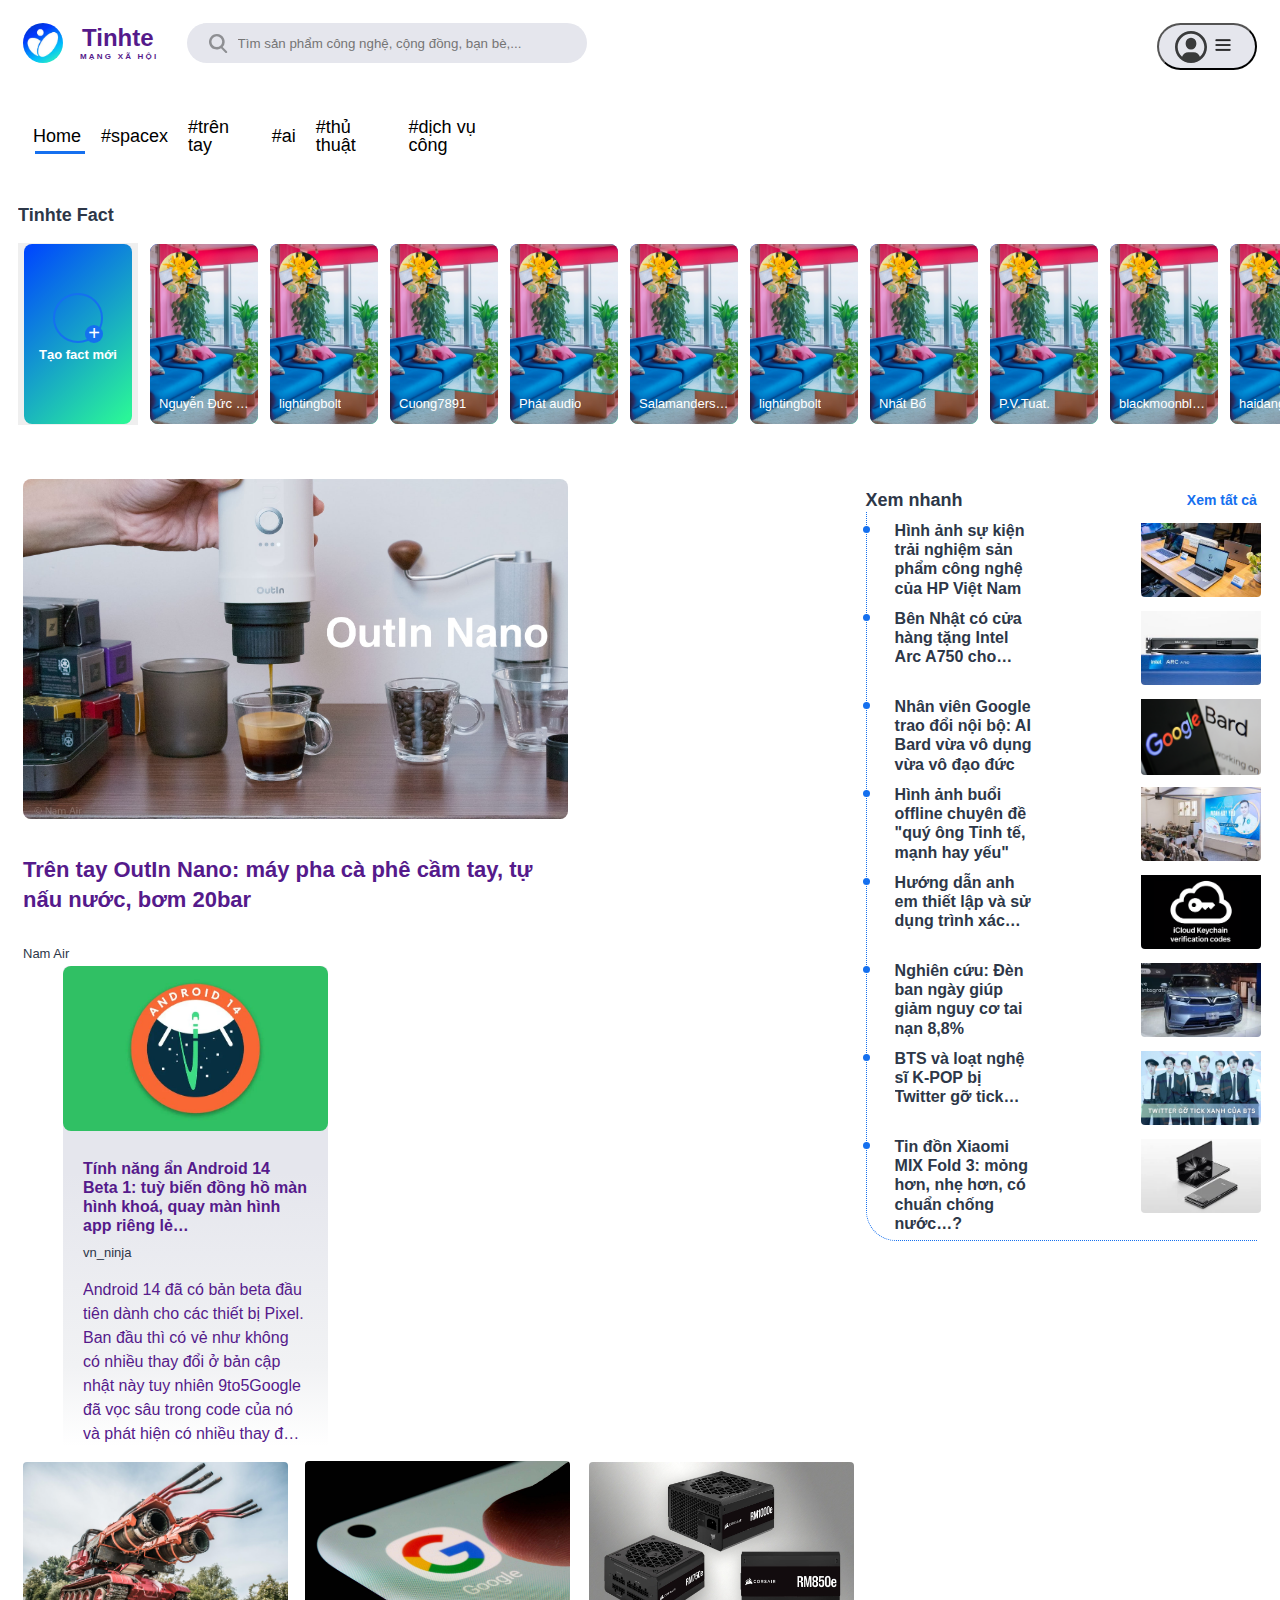
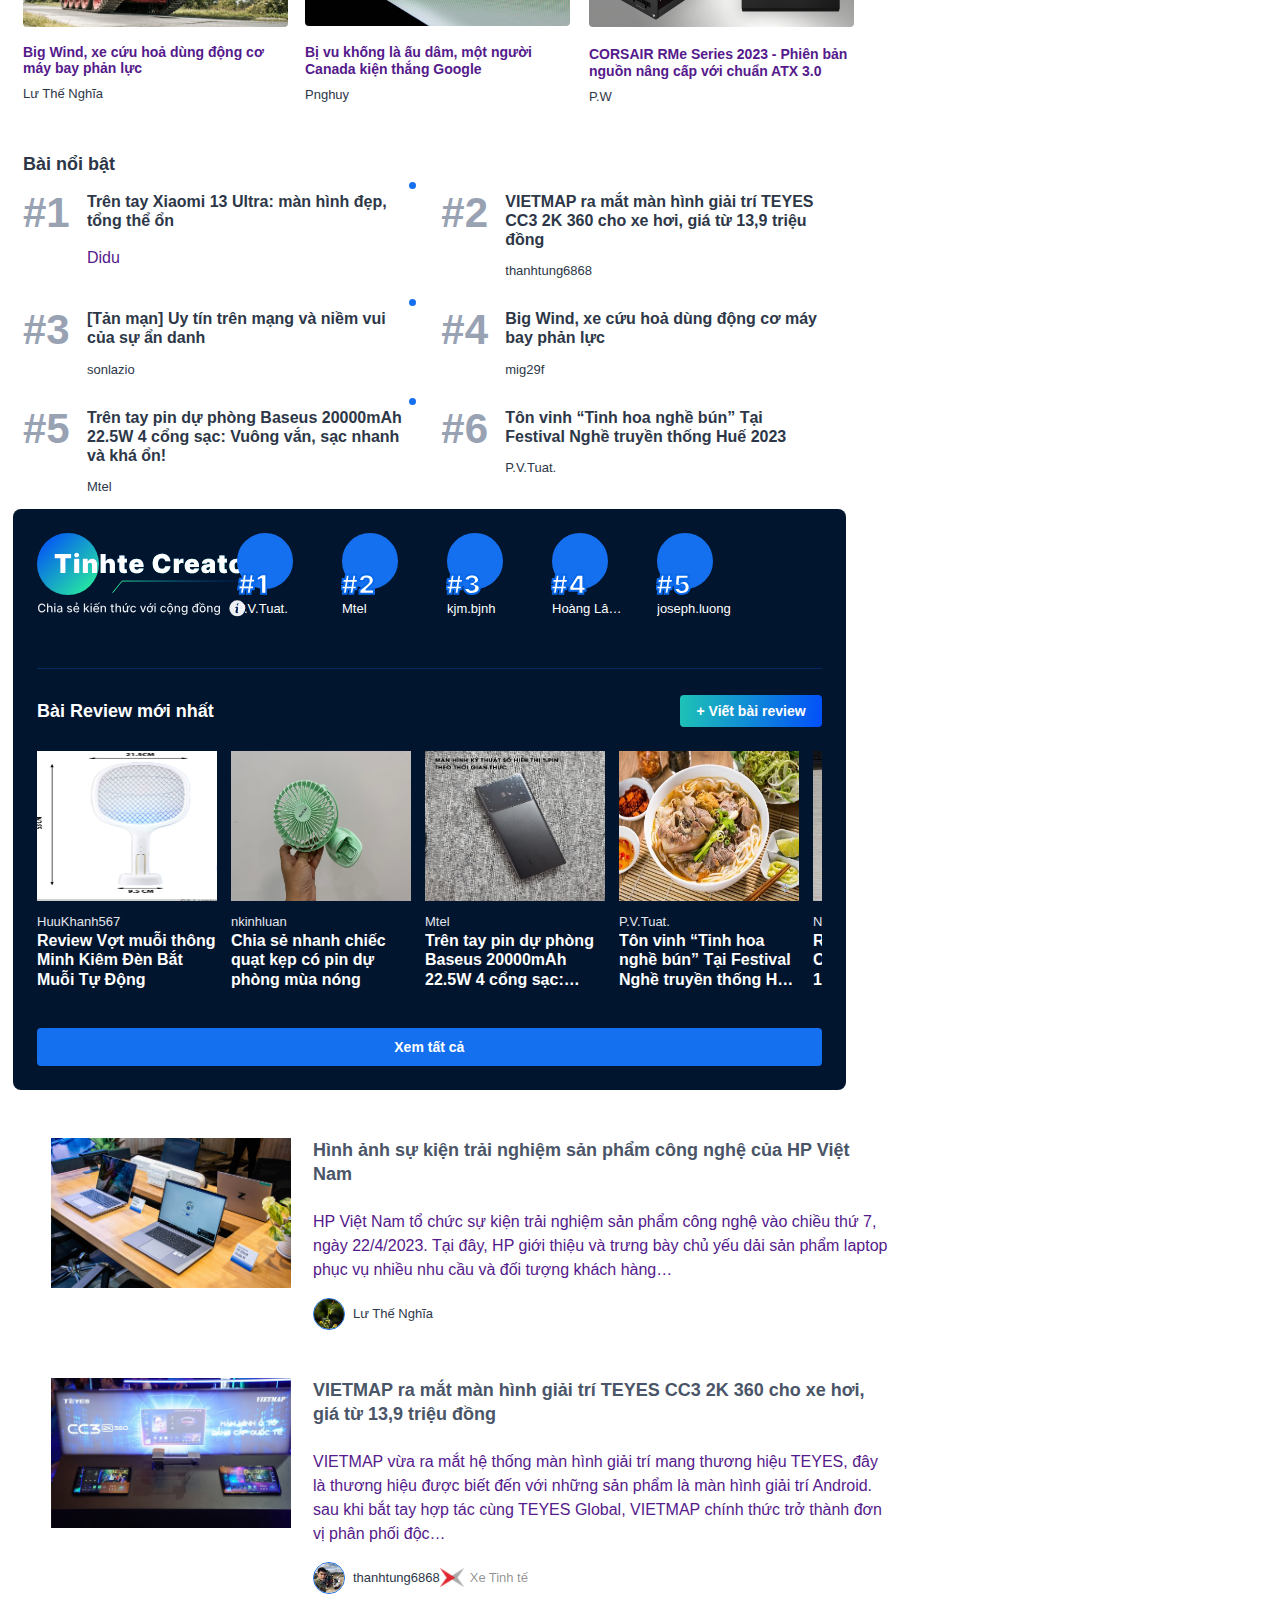
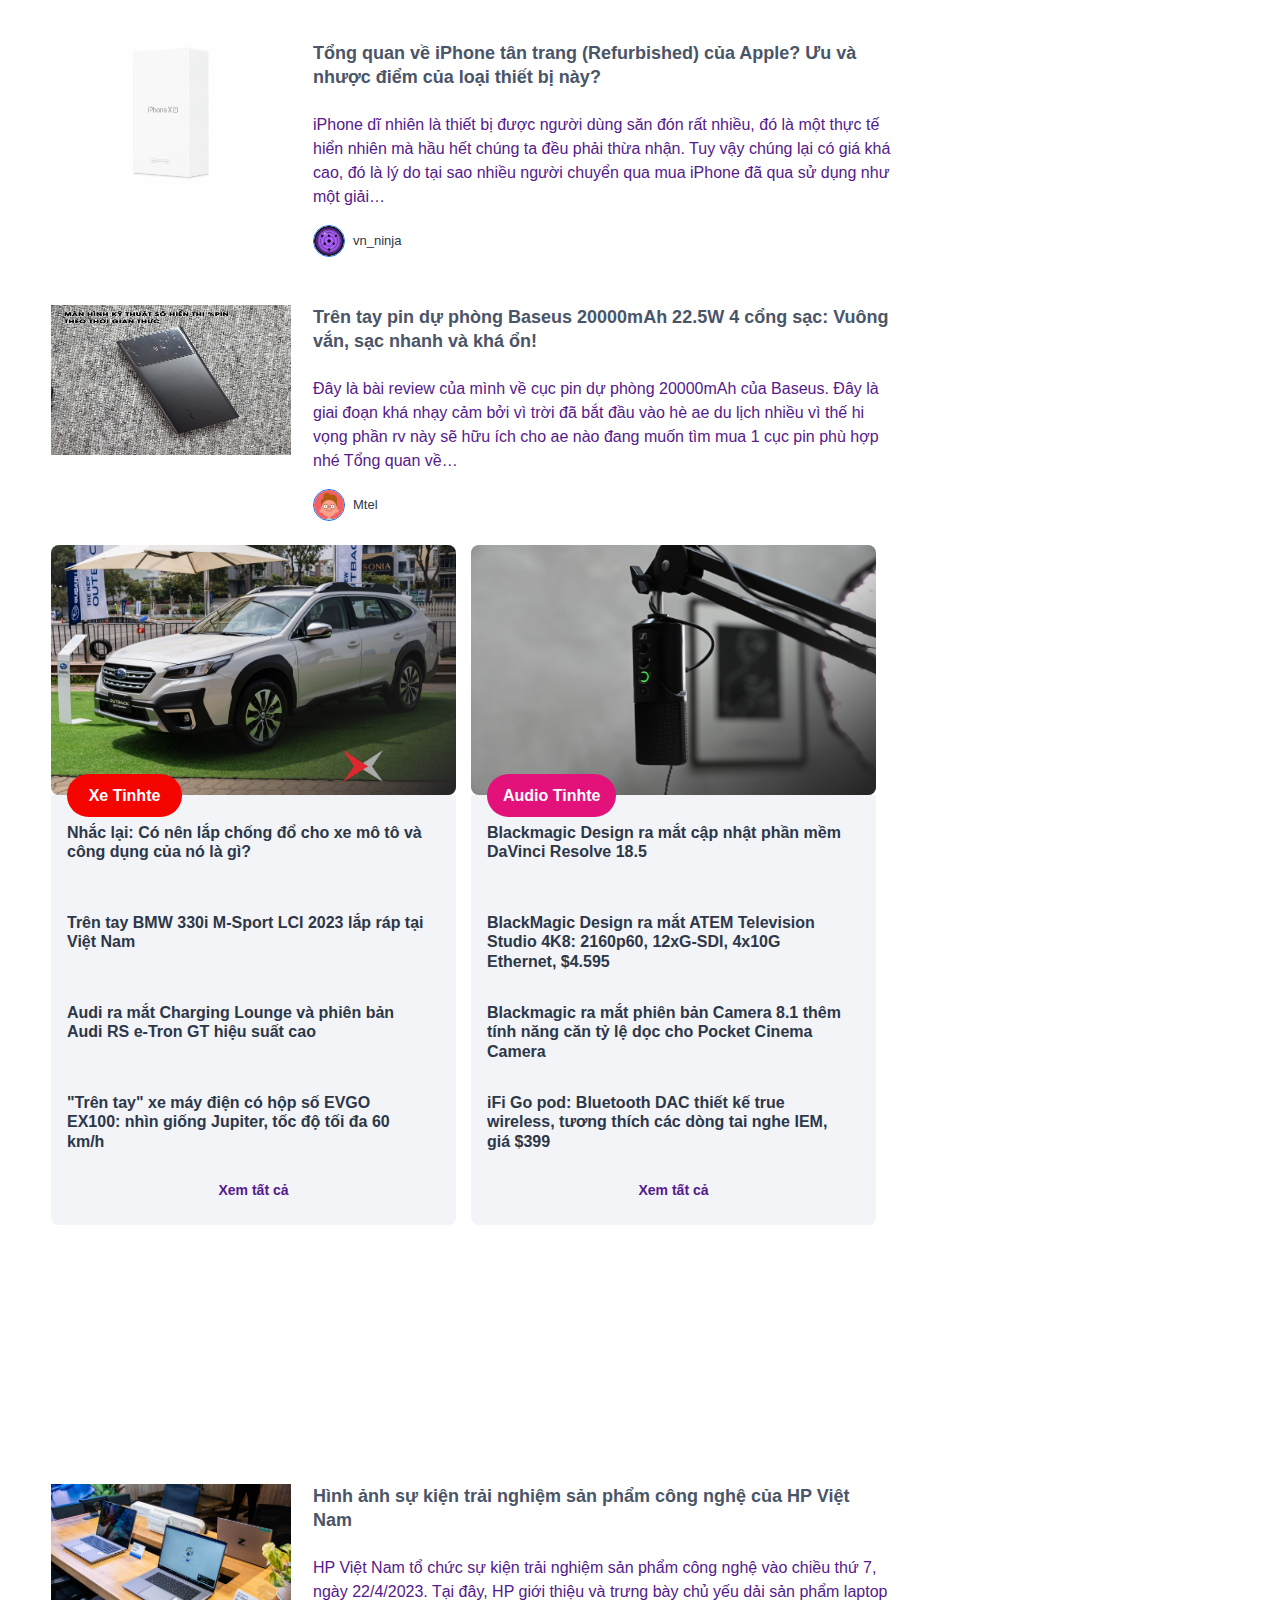
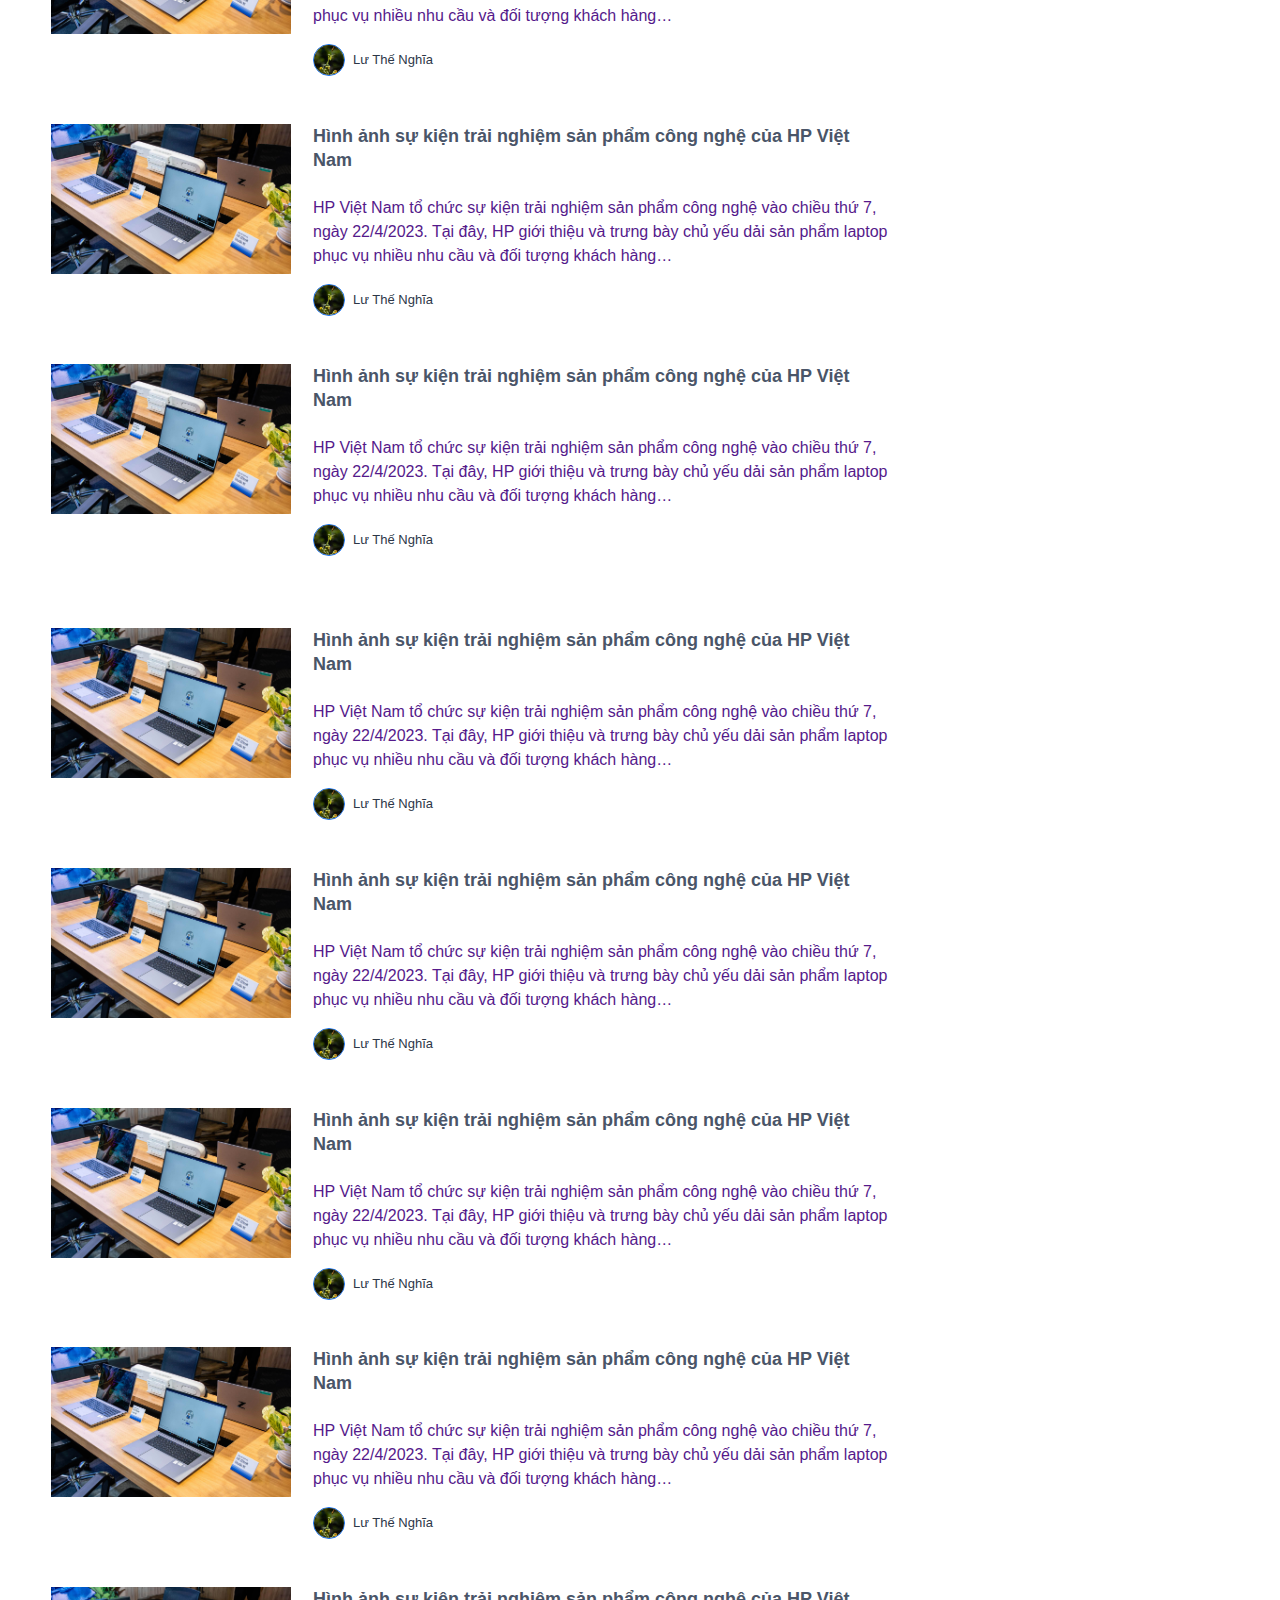
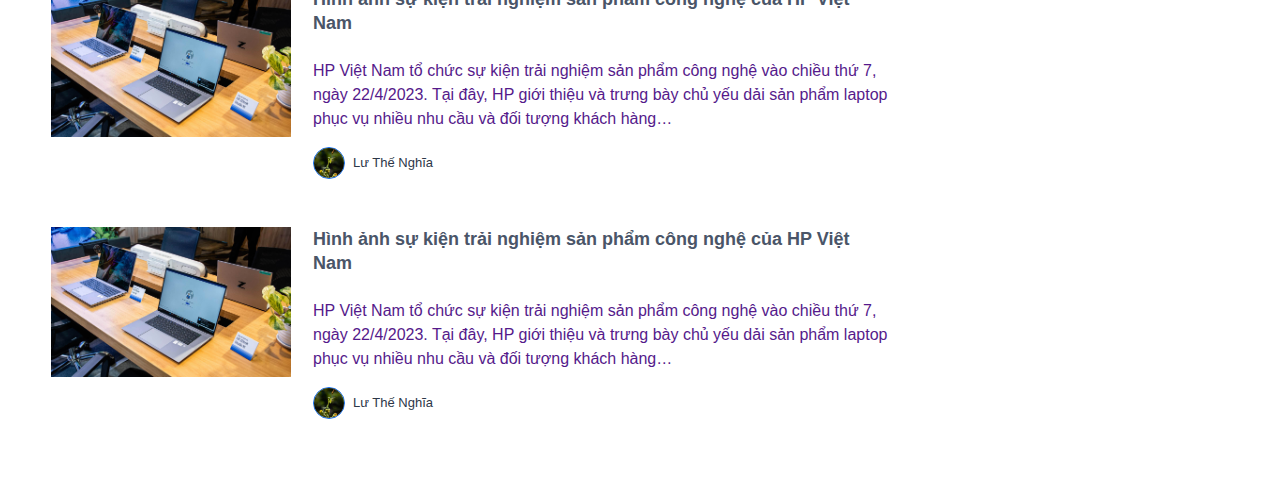
==== commit 8d7f47e2: "tinhte" ====
--- a/index.html
+++ b/index.html
@@ -105,45 +105,230 @@
                 </div>
             </div>
         </div>
+
         <div class="page-layout">
             <div class="container">
                 <div class="row">
-                    <div class="col-main additional">
+                    <div class="col-main additional-padding undefined">
                         <div class="header-main">
                             <div class="header-page">
                                 <span class="name section-heading">Tinhte Fact</span>
                                 <a href="" class="all-fact">Xem tất cả</a>
                             </div>
-                            <div class="main">
-                                <div class="facts-container">
-                                    <div class="item">
+                            <div class="main-story">
+                                <div class=" facts-container">
+                                    <div class="item-main">
                                         <div class="add-editor">
                                             <button class="add-editor-story">
                                                 <div class="fact-new">
-                                                    <a href="">
+                                                    <a href="" class="">
                                                         <div class="preview-view-fact">
                                                             <div style="background-image:url(https://tinhte.vn/styles/uiflex/xenforo/avatars/avatar_male_m.png)"
-                                                                class="avatar-fact"
-                                                                style="width:32px;height:32px;border: 1px solid #1570ef">
+                                                                class="avatar-fact">
                                                                 <div class="avatar-plus">+</div>
                                                             </div>
-                                                            <p class="create-fact"> Tạo fact mới</p>
-                                                        </div>
-                                                    </a>
-                                                </div>
-
+                                                            <p class="create-fact">Tạo fact mới</p>
+                                                        </div>
+                                                    </a>
+                                                </div>
                                             </button>
                                         </div>
                                     </div>
-
-                                    <div class="item">
+                                    <div class="item-main">
                                         <div class="preview-view">
                                             <img src="/images/story4.jpg" alt="" class="preview-img">
                                             <div class="mask-avatar">
                                                 <button class="preview-mask"></button>
                                                 <button class="preview-avatar">
-                                                    <a href="" class="avatar"
-                                                        style="width:32px;height:32px;border: 1px solid #1570ef">
+                                                    <a href="" class="avatar-story">
+                                                        <span class="image-loader">
+                                                            <span class="spacer"></span>
+                                                            <img src="/images/icon.jpg" alt="" class="preview-img-icon">
+                                                        </span>
+                                                    </a>
+                                                </button>
+                                                <span class="preview-text">Nguyễn Đức Hùng (NghienTech)</span>
+                                            </div>
+                                        </div>
+                                    </div>
+                                    <div class="item-main">
+                                        <div class="preview-view">
+                                            <img src="/images/story4.jpg" alt="" class="preview-img">
+                                            <div class="mask-avatar">
+                                                <button class="preview-mask"></button>
+                                                <button class="preview-avatar">
+                                                    <a href="" class="avatar-story">
+                                                        <span class="image-loader">
+                                                            <span class="spacer"></span>
+                                                            <img src="/images/icon.jpg" alt="" class="preview-img-icon">
+                                                        </span>
+                                                    </a>
+                                                </button>
+                                                <span class="preview-text">lightingbolt</span>
+                                            </div>
+                                        </div>
+                                    </div>
+                                    <div class="item-main">
+                                        <div class="preview-view">
+                                            <img src="/images/story4.jpg" alt="" class="preview-img">
+                                            <div class="mask-avatar">
+                                                <button class="preview-mask"></button>
+                                                <button class="preview-avatar">
+                                                    <a href="" class="avatar-story">
+                                                        <span class="image-loader">
+                                                            <span class="spacer"></span>
+                                                            <img src="/images/icon.jpg" alt="" class="preview-img-icon">
+                                                        </span>
+                                                    </a>
+                                                </button>
+                                                <span class="preview-text">Cuong7891</span>
+                                            </div>
+                                        </div>
+                                    </div>
+                                    <div class="item-main">
+                                        <div class="preview-view">
+                                            <img src="/images/story4.jpg" alt="" class="preview-img">
+                                            <div class="mask-avatar">
+                                                <button class="preview-mask"></button>
+                                                <button class="preview-avatar">
+                                                    <a href="" class="avatar-story">
+                                                        <span class="image-loader">
+                                                            <span class="spacer"></span>
+                                                            <img src="/images/icon.jpg" alt="" class="preview-img-icon">
+                                                        </span>
+                                                    </a>
+                                                </button>
+                                                <span class="preview-text">Phát audio</span>
+                                            </div>
+                                        </div>
+                                    </div>
+                                    <div class=" item-main">
+                                        <div class="preview-view">
+                                            <img src="/images/story4.jpg" alt="" class="preview-img">
+                                            <div class="mask-avatar">
+                                                <button class="preview-mask"></button>
+                                                <button class="preview-avatar">
+                                                    <a href="" class="avatar-story">
+                                                        <span class="image-loader">
+                                                            <span class="spacer"></span>
+                                                            <img src="/images/icon.jpg" alt="" class="preview-img-icon">
+                                                        </span>
+                                                    </a>
+                                                </button>
+                                                <span class="preview-text">Salamanderslmd</span>
+                                            </div>
+                                        </div>
+                                    </div>
+                                    <div class="item-main">
+                                        <div class="preview-view">
+                                            <img src="/images/story4.jpg" alt="" class="preview-img">
+                                            <div class="mask-avatar">
+                                                <button class="preview-mask"></button>
+                                                <button class="preview-avatar">
+                                                    <a href="" class="avatar-story">
+                                                        <span class="image-loader">
+                                                            <span class="spacer"></span>
+                                                            <img src="/images/icon.jpg" alt="" class="preview-img-icon">
+                                                        </span>
+                                                    </a>
+                                                </button>
+                                                <span class="preview-text">lightingbolt</span>
+                                            </div>
+                                        </div>
+                                    </div>
+                                    <div class="item-main">
+                                        <div class="preview-view">
+                                            <img src="/images/story4.jpg" alt="" class="preview-img">
+                                            <div class="mask-avatar">
+                                                <button class="preview-mask"></button>
+                                                <button class="preview-avatar">
+                                                    <a href="" class="avatar-story">
+                                                        <span class="image-loader">
+                                                            <span class="spacer"></span>
+                                                            <img src="/images/icon.jpg" alt="" class="preview-img-icon">
+                                                        </span>
+                                                    </a>
+                                                </button>
+                                                <span class="preview-text">Nhất Bố</span>
+                                            </div>
+                                        </div>
+                                    </div>
+                                    <div class="item-main">
+                                        <div class="preview-view">
+                                            <img src="/images/story4.jpg" alt="" class="preview-img">
+                                            <div class="mask-avatar">
+                                                <button class="preview-mask"></button>
+                                                <button class="preview-avatar">
+                                                    <a href="" class="avatar-story">
+                                                        <span class="image-loader">
+                                                            <span class="spacer"></span>
+                                                            <img src="/images/icon.jpg" alt="" class="preview-img-icon">
+                                                        </span>
+                                                    </a>
+                                                </button>
+                                                <span class="preview-text">P.V.Tuat.</span>
+                                            </div>
+                                        </div>
+                                    </div>
+                                    <div class="item-main">
+                                        <div class="preview-view">
+                                            <img src="/images/story4.jpg" alt="" class="preview-img">
+                                            <div class="mask-avatar">
+                                                <button class="preview-mask"></button>
+                                                <button class="preview-avatar">
+                                                    <a href="" class="avatar-story">
+                                                        <span class="image-loader">
+                                                            <span class="spacer"></span>
+                                                            <img src="/images/icon.jpg" alt="" class="preview-img-icon">
+                                                        </span>
+                                                    </a>
+                                                </button>
+                                                <span class="preview-text">blackmoonbl258</span>
+                                            </div>
+                                        </div>
+                                    </div>
+                                    <div class="item-main">
+                                        <div class="preview-view">
+                                            <img src="/images/story4.jpg" alt="" class="preview-img">
+                                            <div class="mask-avatar">
+                                                <button class="preview-mask"></button>
+                                                <button class="preview-avatar">
+                                                    <a href="" class="avatar-story">
+                                                        <span class="image-loader">
+                                                            <span class="spacer"></span>
+                                                            <img src="/images/icon.jpg" alt="" class="preview-img-icon">
+                                                        </span>
+                                                    </a>
+                                                </button>
+                                                <span class="preview-text">haidangbike</span>
+                                            </div>
+                                        </div>
+                                    </div>
+                                    <div class="item-main">
+                                        <div class="preview-view">
+                                            <img src="/images/story4.jpg" alt="" class="preview-img">
+                                            <div class="mask-avatar">
+                                                <button class="preview-mask"></button>
+                                                <button class="preview-avatar">
+                                                    <a href="" class="avatar-story">
+                                                        <span class="image-loader">
+                                                            <span class="spacer"></span>
+                                                            <img src="/images/icon.jpg" alt="" class="preview-img-icon">
+                                                        </span>
+                                                    </a>
+                                                </button>
+                                                <span class="preview-text">swordman2609</span>
+                                            </div>
+                                        </div>
+                                    </div>
+                                    <div class="item-main">
+                                        <div class="preview-view">
+                                            <img src="/images/story4.jpg" alt="" class="preview-img">
+                                            <div class="">
+                                                <button class="preview-mask">
+                                                </button>
+                                                <button class="preview-avatar">
+                                                    <a href="" class="avatar-story">
                                                         <span class="image-loader">
                                                             <span class="spacer">
                                                             </span>
@@ -151,255 +336,59 @@
                                                         </span>
                                                     </a>
                                                 </button>
-                                                <span class="preview-text">tamnguyen072</span>
-                                            </div>
-                                        </div>
-                                    </div>
-                                    <div class="item">
-                                        <div class="preview-view">
-                                            <img src="/images/story4.jpg" alt="">
-                                            <div class="mask-avatar">
-                                                <button class="preview-mask"></button>
-                                                <button class="preview-avatar">
-                                                    <a href="" class="avatar"
-                                                        style="width:32px;height:32px;border: 1px solid #1570ef">
-                                                        <span class="image-loader">
-                                                            <span class="spacer">
-                                                            </span>
-                                                            <img src="/images/icon.jpg" alt="" class="preview-img-icon">
-                                                        </span>
-                                                    </a>
-                                                </button>
-                                                <span class="preview-text">Cuong Nb</span>
-                                            </div>
-                                        </div>
-                                    </div>
-                                    <div class="item">
+                                                <span class="preview-text">swordman2609</span>
+                                            </div>
+                                        </div>
+                                    </div>
+                                    <div class="item-main">
                                         <div class="preview-view">
                                             <img src="/images/story4.jpg" alt="" class="preview-img">
                                             <div class="mask-avatar">
                                                 <button class="preview-mask"></button>
                                                 <button class="preview-avatar">
-                                                    <a href="" class="avatar"
-                                                        style="width:32px;height:32px;border: 1px solid #1570ef">
+                                                    <a href="" class="avatar-story">
                                                         <span class="image-loader">
-                                                            <span class="spacer">
-                                                            </span>
+                                                            <span class="spacer"></span>
                                                             <img src="/images/icon.jpg" alt="" class="preview-img-icon">
                                                         </span>
                                                     </a>
                                                 </button>
-                                                <span class="preview-text">Saitohajime3185</span>
-                                            </div>
-                                        </div>
-                                    </div>
-                                    <div class="item">
+                                                <span class="preview-text">swordman2609</span>
+                                            </div>
+                                        </div>
+                                    </div>
+                                    <div class="item-main">
                                         <div class="preview-view">
                                             <img src="/images/story4.jpg" alt="" class="preview-img">
                                             <div class="mask-avatar">
                                                 <button class="preview-mask"></button>
                                                 <button class="preview-avatar">
-                                                    <a href="" class="avatar"
-                                                        style="width:32px;height:32px;border: 1px solid #1570ef">
+                                                    <a href="" class="avatar-story">
                                                         <span class="image-loader">
-                                                            <span class="spacer">
-                                                            </span>
+                                                            <span class="spacer"></span>
                                                             <img src="/images/icon.jpg" alt="" class="preview-img-icon">
                                                         </span>
                                                     </a>
                                                 </button>
-                                                <span class="preview-text">austin_1st</span>
-                                            </div>
-                                        </div>
-                                    </div>
-                                    <div class="item">
-                                        <div class="preview-view">
-                                            <img src="/images/story4.jpg" alt="" class="preview-img">
-                                            <div class="mask-avatar">
-                                                <button class="preview-mask"></button>
-                                                <button class="preview-avatar">
-                                                    <a href="" class="avatar"
-                                                        style="width:32px;height:32px;border: 1px solid #1570ef">
-                                                        <span class="image-loader">
-                                                            <span class="spacer">
-                                                            </span>
-                                                            <img src="/images/icon.jpg" alt="" class="preview-img-icon">
-                                                        </span>
-                                                    </a>
-                                                </button>
-                                                <span class="preview-text">Hải Đăng (boygia)</span>
-                                            </div>
-                                        </div>
-                                    </div>
-                                    <div class="item">
-                                        <div class="preview-view">
-                                            <img src="/images/story4.jpg" alt="" class="preview-img">
-                                            <div class="mask-avatar">
-                                                <button class="preview-mask"></button>
-                                                <button class="preview-avatar">
-                                                    <a href="" class="avatar"
-                                                        style="width:32px;height:32px;border: 1px solid #1570ef">
-                                                        <span class="image-loader">
-                                                            <span class="spacer">
-                                                            </span>
-                                                            <img src="/images/icon.jpg" alt="" class="preview-img-icon">
-                                                        </span>
-                                                    </a>
-                                                </button>
-                                                <span class="preview-text">lightingbolt</span>
-                                            </div>
-                                        </div>
-                                    </div>
-                                    <div class="item">
-                                        <div class="preview-view">
-                                            <img src="/images/story4.jpg" alt="" class="preview-img">
-                                            <div class="mask-avatar">
-                                                <button class="preview-mask"></button>
-                                                <button class="preview-avatar">
-                                                    <a href="" class="avatar"
-                                                        style="width:32px;height:32px;border: 1px solid #1570ef">
-                                                        <span class="image-loader">
-                                                            <span class="spacer">
-                                                            </span>
-                                                            <img src="/images/icon.jpg" alt="" class="preview-img-icon">
-                                                        </span>
-                                                    </a>
-                                                </button>
-                                                <span class="preview-text">Nhân 1512</span>
-                                            </div>
-                                        </div>
-                                    </div>
-                                    <div class="item">
-                                        <div class="preview-view">
-                                            <img src="/images/story4.jpg" alt="" class="preview-img">
-                                            <div class="mask-avatar">
-                                                <button class="preview-mask"></button>
-                                                <button class="preview-avatar">
-                                                    <a href="" class="avatar"
-                                                        style="width:32px;height:32px;border: 1px solid #1570ef">
-                                                        <span class="image-loader">
-                                                            <span class="spacer">
-                                                            </span>
-                                                            <img src="/images/icon.jpg" alt="" class="preview-img-icon">
-                                                        </span>
-                                                    </a>
-                                                </button>
-                                                <span class="preview-text">Viva Đây Nè</span>
-                                            </div>
-                                        </div>
-                                    </div>
-                                    <div class="item">
-                                        <div class="preview-view">
-                                            <img src="/images/story4.jpg" alt="" class="preview-img">
-                                            <div class="mask-avatar">
-                                                <button class="preview-mask"></button>
-                                                <button class="preview-avatar">
-                                                    <a href="" class="avatar"
-                                                        style="width:32px;height:32px;border: 1px solid #1570ef">
-                                                        <span class="image-loader">
-                                                            <span class="spacer">
-                                                            </span>
-                                                            <img src="/images/icon.jpg" alt="" class="preview-img-icon">
-                                                        </span>
-                                                    </a>
-                                                </button>
-                                                <span class="preview-text">minhthuvc</span>
-                                            </div>
-                                        </div>
-                                    </div>
-                                    <div class="item">
-                                        <div class="preview-view">
-                                            <img src="/images/story4.jpg" alt="" class="preview-img">
-                                            <div class="mask-avatar">
-                                                <button class="preview-mask"></button>
-                                                <button class="preview-avatar">
-                                                    <a href="" class="avatar"
-                                                        style="width:32px;height:32px;border: 1px solid #1570ef">
-                                                        <span class="image-loader">
-                                                            <span class="spacer">
-                                                            </span>
-                                                            <img src="/images/icon.jpg" alt="" class="preview-img-icon">
-                                                        </span>
-                                                    </a>
-                                                </button>
-                                                <span class="preview-text">toantran</span>
-                                            </div>
-                                        </div>
-                                    </div>
-                                    <div class="item">
-                                        <div class="preview-view">
-                                            <img src="/images/story4.jpg" alt="" class="preview-img">
-                                            <div class="mask-avatar">
-                                                <button class="preview-mask"></button>
-                                                <button class="preview-avatar">
-                                                    <a href="" class="avatar"
-                                                        style="width:32px;height:32px;border: 1px solid #1570ef">
-                                                        <span class="image-loader">
-                                                            <span class="spacer">
-                                                            </span>
-                                                            <img src="/images/icon.jpg" alt="" class="preview-img-icon">
-                                                        </span>
-                                                    </a>
-                                                </button>
-                                                <span class="preview-text">toantran</span>
-                                            </div>
-                                        </div>
-                                    </div>
-                                    <div class="item">
-                                        <div class="preview-view">
-                                            <img src="/images/story4.jpg" alt="" class="preview-img">
-                                            <div class="mask-avatar">
-                                                <button class="preview-mask"></button>
-                                                <button class="preview-avatar">
-                                                    <a href="" class="avatar"
-                                                        style="width:32px;height:32px;border: 1px solid #1570ef">
-                                                        <span class="image-loader">
-                                                            <span class="spacer">
-                                                            </span>
-                                                            <img src="/images/icon.jpg" alt="" class="preview-img-icon">
-                                                        </span>
-                                                    </a>
-                                                </button>
-                                                <span class="preview-text">toantran</span>
-                                            </div>
-                                        </div>
-                                    </div>
-                                    <div class="item">
-                                        <div class="preview-view">
-                                            <img src="/images/story4.jpg" alt="" class="preview-img">
-                                            <div class="mask-avatar">
-                                                <button class="preview-mask"></button>
-                                                <button class="preview-avatar">
-                                                    <a href="" class="avatar"
-                                                        style="width:32px;height:32px;border: 1px solid #1570ef">
-                                                        <span class="image-loader">
-                                                            <span class="spacer">
-                                                            </span>
-                                                            <img src="/images/icon.jpg" alt="" class="preview-img-icon">
-                                                        </span>
-                                                    </a>
-                                                </button>
-                                                <span class="preview-text">toantran</span>
-                                            </div>
-                                        </div>
-                                    </div>
-                                    <div class="item">
-                                        <button class="load-more-container button button-light">
-                                            <i class="more-icon-fas fas fa-ellipsis"></i>
+                                                <span class="preview-text">swordman2609</span>
+                                            </div>
+                                        </div>
+                                    </div>
+                                    <div class="item-main">
+                                        <button class="load-more-container button-main button-light">
+                                            <i class=" load-more-icon fas fa-ellipsis-h">
+                                            </i>
                                             <p class="load-more">Bấm vào để xem nhiều hơn</p>
                                         </button>
                                     </div>
                                 </div>
-
                             </div>
                         </div>
                     </div>
-
-
                 </div>
             </div>
-
         </div>
+
         <div class="page-layout">
             <div class="container">
                 <div class="row">
@@ -411,9 +400,7 @@
                                     <div class="main first">
                                         <a href="" class="first-name">
                                             <div class="thumb-wrapper">
-                                                <div style="border-radius:8px;background-image:url("
-                                                    https://photo2.tinhte.vn/data/attachment-files/2023/04/6404612_Cover.jpg");height:0;padding-top:61.9%"
-                                                    class="thumb no-border">
+                                                <div class="thumb no-border">
                                                     <img src="./images/cafe1.jpg" alt="" class="main-img">
                                                 </div>
                                             </div>
@@ -439,9 +426,7 @@
                                     <div class="main second">
                                         <a href="">
                                             <div class="thumb-wrapper">
-                                                <div border-radius: 8px; background-image:
-                                                    url("https://imgproxy7.tinhte.vn/nMIbxHlNH703WwWZf5MS4h4EFd_uMQJDqVlYuKlYs_0/h:460/plain/https://photo2.tinhte.vn/data/attachment-files/2023/04/6405147_cover_Android_14_Beta_1_tinhte.jpg");
-                                                    height: 0px; padding-top: 61.9%; class="thumb no-border">
+                                                <div class="thumb no-border">
                                                     <img src="./images/android.jpg" alt="" class="android">
                                                 </div>
 
@@ -480,9 +465,7 @@
                                     <div class="main">
                                         <a href="">
                                             <div class="thumb-wrapper">
-                                                <div border-radius: 4px; background-image:
-                                                    url("https://imgproxy7.tinhte.vn/FHxEL2J2ZNM2tBC58XNWtoZdbhb7gBShrR45o9T-LZc/h:460/plain/https://photo2.tinhte.vn/data/attachment-files/2023/04/6405348_cover-european-centre-for-algorithmic-transparency-ecat-eu-tinhte.jpg");
-                                                    height: 0px; padding-top: 61.9%; class="thumb no-border">
+                                                <div class="thumb no-border">
                                                     <img src="/images/xecuuhoa.jpg" alt="" class="main-image">
                                                 </div>
                                             </div>
@@ -507,9 +490,7 @@
                                     <div class="main-hot">
                                         <a href="">
                                             <div class="thumb-wrapper">
-                                                <div border-radius: 4px; background-image:
-                                                    url("https://imgproxy7.tinhte.vn/SlKehL34JJUYlx99-rTvQ-70PKaumfrNoJ_0kB7CBS8/h:460/plain/https://photo2.tinhte.vn/data/attachment-files/2022/05/5979038_image.jpg");
-                                                    height: 0px; padding-top: 61.9%; class="thumb no-border">
+                                                <div class="thumb no-border">
                                                     <img src="/images/iphone.jpg" alt="" class="main-image">
                                                 </div>
                                                 <img src="" alt="" class="hot-overlay hero">
@@ -535,9 +516,7 @@
                                     <div class="main-hit">
                                         <a href="">
                                             <div class="thumb-wrapper">
-                                                <div border-radius: 4px; background-image:
-                                                    url("https://imgproxy7.tinhte.vn/mufbafB8hr_mL21j8cotlLVPGmYZC7yeiBEwPHLWJFM/h:460/plain/https://photo2.tinhte.vn/data/attachment-files/2023/04/6400046_Cover_Windows.jpg");
-                                                    height: 0px; padding-top: 61.9%; class="thumb no-border">
+                                                <div class="thumb no-border">
                                                     <img src="/images/atx.jpg" alt="" class="main-image">
                                                 </div>
                                             </div>
@@ -574,14 +553,14 @@
                                     <div class="thread">
                                         <a href="">
                                             <article class="item-thread">
-                                                <p class="thread-title"> <span class="text-muted"
-                                                        title="Hình ảnh sự kiện trải nghiệm sản phẩm công nghệ của HP Việt Nam">Hình
+                                                <p class="thread-title">
+                                                    <span class="text-muted">Hình
                                                         ảnh sự kiện trải nghiệm sản phẩm công nghệ của HP Việt
-                                                        Nam</span></p>
+                                                        Nam</span>
+                                                </p>
                                                 <div class="img-sidebar">
                                                     <div class="thumb-wrapper">
-                                                        <div border-radius:4px;background-image:url("https://imgproxy7.tinhte.vn/vCzKsNWEYToyshXr9YrM-U-Mq-5pfD-p2US-vRi8_VY/rs:fill:312:193:0/plain/https://photo2.tinhte.vn/data/attachment-files/2023/04/6406368_cover-trai-nghiem-san-pham-moi-hp-tinhte.jpg");height:0;padding-top:50%
-                                                            class="thumb-img no-border">
+                                                        <div class="thumb-img no-border">
                                                             <img src="/images/sidebar1.jpg" alt=""
                                                                 class="main-img-sidebar">
                                                         </div>
@@ -593,14 +572,12 @@
                                     <div class="thread">
                                         <a href="">
                                             <article class="item-thread">
-                                                <p class="thread-title"> <span class="text-muted line"
-                                                        title="Bên Nhật có cửa hàng tặng Intel Arc A750 cho những người mua card Nvidia RTX 4090">Bên
+                                                <p class="thread-title"> <span class="text-muted line">Bên
                                                         Nhật có cửa hàng tặng Intel Arc A750 cho những người mua card
                                                         Nvidia RTX 4090</span></p>
                                                 <div class="img-sidebar">
                                                     <div class="thumb-wrapper">
-                                                        <div border-radius:4px;background-image:url("https://imgproxy7.tinhte.vn/vCzKsNWEYToyshXr9YrM-U-Mq-5pfD-p2US-vRi8_VY/rs:fill:312:193:0/plain/https://photo2.tinhte.vn/data/attachment-files/2023/04/6406368_cover-trai-nghiem-san-pham-moi-hp-tinhte.jpg");height:0;padding-top:50%
-                                                            class="thumb-img no-border">
+                                                        <div class="thumb-img no-border">
                                                             <img src="/images/sidebar2.jpg" alt=""
                                                                 class="main-img-sidebar">
                                                         </div>
@@ -612,14 +589,13 @@
                                     <div class="thread">
                                         <a href="">
                                             <article class="item-thread">
-                                                <p class="thread-title"> <span class="text-muted"
-                                                        title="Nhân viên Google trao đổi nội bộ: AI Bard vừa vô dụng vừa vô đạo đức">Nhân
+                                                <p class="thread-title"> <span class="text-muted">Nhân
                                                         viên Google trao đổi nội bộ: AI Bard vừa vô dụng vừa vô đạo
-                                                        đức</span></p>
+                                                        đức</span>
+                                                </p>
                                                 <div class="img-sidebar">
                                                     <div class="thumb-wrapper">
-                                                        <div border-radius:4px;background-image:url("https://imgproxy7.tinhte.vn/vCzKsNWEYToyshXr9YrM-U-Mq-5pfD-p2US-vRi8_VY/rs:fill:312:193:0/plain/https://photo2.tinhte.vn/data/attachment-files/2023/04/6406368_cover-trai-nghiem-san-pham-moi-hp-tinhte.jpg");height:0;padding-top:50%
-                                                            class="thumb-img no-border">
+                                                        <div class="thumb-img no-border">
                                                             <img src="/images/sidebar3.jpg" alt=""
                                                                 class="main-img-sidebar">
                                                         </div>
@@ -631,14 +607,12 @@
                                     <div class="thread">
                                         <a href="">
                                             <article class="item-thread">
-                                                <p class="thread-title"> <span class="text-muted"
-                                                        title="Hình ảnh buổi offline chuyên đề quý ông Tinh tế, mạnh hay yếu">Hình
+                                                <p class="thread-title"> <span class="text-muted">Hình
                                                         ảnh buổi offline chuyên đề "quý ông Tinh tế, mạnh hay
                                                         yếu"</span></p>
                                                 <div class="img-sidebar">
                                                     <div class="thumb-wrapper">
-                                                        <div border-radius:4px;background-image:url("https://imgproxy7.tinhte.vn/vCzKsNWEYToyshXr9YrM-U-Mq-5pfD-p2US-vRi8_VY/rs:fill:312:193:0/plain/https://photo2.tinhte.vn/data/attachment-files/2023/04/6406368_cover-trai-nghiem-san-pham-moi-hp-tinhte.jpg");height:0;padding-top:50%
-                                                            class="thumb-img no-border">
+                                                        <div class="thumb-img no-border">
                                                             <img src="/images/sidebar4.jpg" alt=""
                                                                 class="main-img-sidebar">
                                                         </div>
@@ -650,14 +624,13 @@
                                     <div class="thread">
                                         <a href="">
                                             <article class="item-thread">
-                                                <p class="thread-title"> <span class="text-muted line"
-                                                        title="Hướng dẫn anh em thiết lập và sử dụng trình xác thực tích hợp của thiết bị Apple cho 2FA">Hướng
+                                                <p class="thread-title"> <span class="text-muted line">Hướng
                                                         dẫn anh em thiết lập và sử dụng trình xác thực tích hợp của
-                                                        thiết bị Apple cho 2FA</span></p>
+                                                        thiết bị Apple cho 2FA</span>
+                                                </p>
                                                 <div class="img-sidebar">
                                                     <div class="thumb-wrapper">
-                                                        <div border-radius:4px;background-image:url("https://imgproxy7.tinhte.vn/vCzKsNWEYToyshXr9YrM-U-Mq-5pfD-p2US-vRi8_VY/rs:fill:312:193:0/plain/https://photo2.tinhte.vn/data/attachment-files/2023/04/6406368_cover-trai-nghiem-san-pham-moi-hp-tinhte.jpg");height:0;padding-top:50%
-                                                            class="thumb-img no-border">
+                                                        <div class="thumb-img no-border">
                                                             <img src="/images/sidebar5.jpg" alt=""
                                                                 class="main-img-sidebar">
                                                         </div>
@@ -669,13 +642,12 @@
                                     <div class="thread">
                                         <a href="">
                                             <article class="item-thread">
-                                                <p class="thread-title"> <span class="text-muted"
-                                                        title="Nghiên cứu: Đèn ban ngày giúp giảm nguy cơ tai nạn 8,8%">Nghiên
-                                                        cứu: Đèn ban ngày giúp giảm nguy cơ tai nạn 8,8%</span></p>
+                                                <p class="thread-title"> <span class="text-muted">Nghiên
+                                                        cứu: Đèn ban ngày giúp giảm nguy cơ tai nạn 8,8%</span>
+                                                </p>
                                                 <div class="img-sidebar">
                                                     <div class="thumb-wrapper">
-                                                        <div border-radius:4px;background-image:url("https://imgproxy7.tinhte.vn/vCzKsNWEYToyshXr9YrM-U-Mq-5pfD-p2US-vRi8_VY/rs:fill:312:193:0/plain/https://photo2.tinhte.vn/data/attachment-files/2023/04/6406368_cover-trai-nghiem-san-pham-moi-hp-tinhte.jpg");height:0;padding-top:50%
-                                                            class="thumb-img no-border">
+                                                        <div class="thumb-img no-border">
                                                             <img src="/images/sidebar6.jpg" alt=""
                                                                 class="main-img-sidebar">
                                                         </div>
@@ -687,14 +659,13 @@
                                     <div class="thread">
                                         <a href="">
                                             <article class="item-thread">
-                                                <p class="thread-title"> <span class="text-muted"
-                                                        title="BTS và loạt nghệ sĩ K-POP bị Twitter gỡ tick xanh vì chưa trả phí 8 USD/tháng">BTS
+                                                <p class="thread-title"> <span class="text-muted line">BTS
                                                         và loạt nghệ sĩ K-POP bị Twitter gỡ tick xanh vì chưa trả phí 8
-                                                        USD/tháng</span></p>
+                                                        USD/tháng</span>
+                                                </p>
                                                 <div class="img-sidebar">
                                                     <div class="thumb-wrapper">
-                                                        <div border-radius:4px;background-image:url("https://imgproxy7.tinhte.vn/vCzKsNWEYToyshXr9YrM-U-Mq-5pfD-p2US-vRi8_VY/rs:fill:312:193:0/plain/https://photo2.tinhte.vn/data/attachment-files/2023/04/6406368_cover-trai-nghiem-san-pham-moi-hp-tinhte.jpg");height:0;padding-top:50%
-                                                            class="thumb-img no-border">
+                                                        <div class="thumb-img no-border">
                                                             <img src="/images/sidebar7.jpg" alt=""
                                                                 class="main-img-sidebar">
                                                         </div>
@@ -706,14 +677,12 @@
                                     <div class="thread">
                                         <a href="">
                                             <article class="item-thread">
-                                                <p class="thread-title"> <span class="text-muted line"
-                                                        title="Tin đồn Xiaomi MIX Fold 3: mỏng hơn, nhẹ hơn, có chuẩn chống nước…?">Tin
+                                                <p class="thread-title"> <span class="text-muted">Tin
                                                         đồn Xiaomi MIX Fold 3: mỏng hơn, nhẹ hơn, có chuẩn chống
                                                         nước…?</span></p>
                                                 <div class="img-sidebar">
                                                     <div class="thumb-wrapper">
-                                                        <div border-radius:4px;background-image:url("https://imgproxy7.tinhte.vn/vCzKsNWEYToyshXr9YrM-U-Mq-5pfD-p2US-vRi8_VY/rs:fill:312:193:0/plain/https://photo2.tinhte.vn/data/attachment-files/2023/04/6406368_cover-trai-nghiem-san-pham-moi-hp-tinhte.jpg");height:0;padding-top:50%
-                                                            class="thumb-img no-border">
+                                                        <div class="thumb-img no-border">
                                                             <img src="/images/sidebar8.jpg" alt=""
                                                                 class="main-img-sidebar">
                                                         </div>
@@ -729,6 +698,7 @@
                 </div>
             </div>
         </div>
+
         <div class="page-layout">
             <div class="container">
                 <div class="row">
@@ -836,7 +806,7 @@
                                 </div>
                                 <div class="creators">
                                     <a href="" class="creator">
-                                        <div style="background-image:url(https://photo2.tinhte.vn/data/avatars/m/2549/2549422.jpg?1678275183)"
+                                        <div 
                                             class="creator-avatar">
                                             <div class="rank"><svg width="31" height="22" viewBox="0 0 31 22"
                                                     fill="none" xmlns="http://www.w3.org/2000/svg">
@@ -926,7 +896,8 @@
                                             </div>
                                         </div>
                                         <div class="author-text">HuuKhanh567</div>
-                                        <div class="thread-title-text">Review Vợt muỗi thông Minh Kiêm Đèn Bắt Muỗi Tự Động
+                                        <div class="thread-title-text">Review Vợt muỗi thông Minh Kiêm Đèn Bắt Muỗi Tự
+                                            Động
                                         </div>
                                     </a>
                                 </div>
@@ -938,7 +909,8 @@
                                             </div>
                                         </div>
                                         <div class="author-text">nkinhluan</div>
-                                        <div class="thread-title-text">Chia sẻ nhanh chiếc quạt kẹp có pin dự phòng mùa nóng
+                                        <div class="thread-title-text">Chia sẻ nhanh chiếc quạt kẹp có pin dự phòng mùa
+                                            nóng
                                         </div>
                                     </a>
                                 </div>
@@ -950,7 +922,8 @@
                                             </div>
                                         </div>
                                         <div class="author-text">Mtel</div>
-                                        <div class="thread-title-text">Trên tay pin dự phòng Baseus 20000mAh 22.5W 4 cổng
+                                        <div class="thread-title-text">Trên tay pin dự phòng Baseus 20000mAh 22.5W 4
+                                            cổng
                                             sạc: Vuông vắn, sạc nhanh và khá ổn!</div>
                                     </a>
                                 </div>
@@ -1044,9 +1017,6 @@
                             <a href="" class="button-all button-size button-color">Xem tất cả</a>
                         </div>
                         <br>
-
-                        <div></div>
-
                         <div class="latest-threads">
                             <div class="threads">
                                 <div class="thread-containers">
@@ -1054,149 +1024,131 @@
                                         <li class="">
                                             <article class="article">
                                                 <div class="">
-                                                    <a href="" class="">
-                                                        <div class="img">
+                                                    <a href="" class="article-wrapper">
+                                                        <div class="img-wrapper">
                                                             <div class="lazyload">
                                                                 <div class="thumb-wrapper">
-                                                                    <div class="thumb no-border "
-                                                                        style="border-radius: 8px">
-                                                                        <img src="/images/header1.jpg" alt="" class="main-img">
+                                                                    <div class="thumb-no no-border ">
+                                                                        <img src="/images/header1.jpg" alt=""
+                                                                            class="main-img-header">
                                                                     </div>
                                                                 </div>
                                                             </div>
                                                         </div>
                                                     </a>
-                                                    <a href="" class="">
-                                                        <h4 class=" thread-title">Hình ảnh sự kiện trải
+                                                    <a href="" class="article-wrapper">
+                                                        <h4 class="thread-title-wp">Hình ảnh sự kiện trải
                                                             nghiệm sản phẩm công nghệ của HP Việt Nam</h4>
                                                     </a>
-                                                    <a href="" class="">
-                                                        <p class="excerpt hidden-sm">HP Việt Nam tổ chức
+                                                    <a href="" class="article-wrapper">
+                                                        <p class="excerpt hidden-wp">HP Việt Nam tổ chức
                                                             sự kiện trải nghiệm sản phẩm công nghệ vào chiều thứ 7, ngày
                                                             22/4/2023. Tại đây, HP giới thiệu và trưng bày chủ yếu dải
                                                             sản phẩm laptop phục vụ nhiều nhu cầu và đối tượng khách
                                                             hàng…</p>
                                                     </a>
-                                                    <div class="info">
-                                                        <div class=" left">
-                                                            <a href=""
-                                                                style="width:32px;height:32px;border:1px solid var(--blue-border)"
-                                                                class="avatar">
-                                                                <span class="image-loader">
-                                                                    <span style="padding-bottom:100%;border-radius:100%"
-                                                                        class="spacer">
-                                                                    </span>
-                                                                    <img src="/images/avt1.jpg" alt="Lư Thế Nghĩa"
-                                                                        style="border-radius:100%" class="">
+                                                    <div class="info-avt">
+                                                        <div class="left-avt">
+                                                            <a href="" class="avatar-avt">
+                                                                <span class="image-loader-avt">
+                                                                    <span class="spacer"></span>
+                                                                    <img src="/images/avt1.jpg" alt="" class="image-avt">
                                                                 </span>
                                                             </a>
-                                                            <span class=" author">Lư Thế Nghĩa</span>
-                                                        </div>
-                                                    </div>
-                                                </div>
-                                            </article>
-                                            <div class="mark-read-marker"></div>
+                                                            <span class="author">Lư Thế Nghĩa</span>
+                                                        </div>
+                                                    </div>
+                                                </div>
+                                            </article>
                                         </li>
                                         <br class="">
                                         <li class="">
                                             <article class="article">
                                                 <div class="">
-                                                    <a href="" class="">
-                                                        <div class=" img">
+                                                    <a href="" class="article-wrapper">
+                                                        <div class="img-wrapper">
                                                             <div class="lazyload">
                                                                 <div class="thumb-wrapper">
-                                                                    <div class="thumb no-border "
-                                                                        style="border-radius: 8px">
-                                                                        <img src="/images/header2.jpg" alt="" class="main-img">
+                                                                    <div class="thumb-no no-border ">
+                                                                        <img src="/images/header2.jpg" alt=""
+                                                                            class="main-img-header">
                                                                     </div>
                                                                 </div>
                                                             </div>
                                                         </div>
                                                     </a>
-                                                    <a href="" class="">
-                                                        <h4 class="thread-title">VIETMAP ra mắt màn hình
+                                                    <a href="" class="article-wrapper">
+                                                        <h4 class="thread-title-wp">VIETMAP ra mắt màn hình
                                                             giải trí TEYES CC3 2K 360 cho xe hơi, giá từ 13,9 triệu đồng
                                                         </h4>
                                                     </a>
-                                                    <a href="" class="">
-                                                        <p class="excerpt hidden-sm">VIETMAP vừa ra mắt
+                                                    <a href="" class="article-wrapper">
+                                                        <p class="excerpt hidden-wp">VIETMAP vừa ra mắt
                                                             hệ thống màn hình giải trí mang thương hiệu TEYES, đây là
                                                             thương hiệu được biết đến với những sản phẩm là màn hình
                                                             giải trí Android. sau khi bắt tay hợp tác cùng TEYES Global,
                                                             VIETMAP chính thức trở thành đơn vị phân phối độc…</p>
                                                     </a>
-                                                    <div class="info">
-                                                        <div class=" left">
-                                                            <a href=""
-                                                                style="width:32px;height:32px;border:1px solid var(--blue-border)"
-                                                                class="avatar">
-                                                                <span class="image-loader">
-                                                                    <span style="padding-bottom:100%;border-radius:100%"
-                                                                        class="spacer">
-                                                                    </span>
-                                                                    <img src="/images/avt2.jpg" alt="" style="border-radius:100%"
-                                                                        class="">
+                                                    <div class="info-avt">
+                                                        <div class="left-avt">
+                                                            <a href="" class="avatar-avt">
+                                                                <span class="image-loader-avt">
+                                                                    <span class="spacer"></span>
+                                                                    <img src="/images/avt2.jpg" alt="" class="image-avt">
                                                                 </span>
                                                             </a>
                                                             <span class="author">thanhtung6868</span>
                                                             <div class="subbrand">
-                                                                <a href="" target="_blank" rel="noreferrer" class="">
-                                                                    <img src="" alt="" class="subbrand-img">
-                                                                    <span class="subbrand-name">
-                                                                        <span class="subbrand-name-change">
-                                                                            <span class="">Xe</span>
-                                                                            <span
-                                                                                class="subbrand-name-tinhte hidden-sm">Tinh
-                                                                                tế
+                                                                <a href="" class="logo-name">
+                                                                    <img src="/images/logonho.jpg" alt="" class="logo-img">
+                                                                    <span class="subbrand-text">
+                                                                        <span class="subbrand-name-wp">
+                                                                            <span class="">Xe </span>
+                                                                            <span class="name-tinhte hidden-wp">Tinh tế
                                                                             </span>
-                                                                        </span></span>
+                                                                        </span>
+                                                                    </span>
                                                                 </a>
                                                             </div>
                                                         </div>
                                                     </div>
                                                 </div>
                                             </article>
-                                            <div class="mark-read-marker"></div>
                                         </li>
                                         <br class="">
                                         <li class="">
                                             <article class="article">
                                                 <div class="">
-                                                    <a href="" class="">
-                                                        <div class=" img">
+                                                    <a href="" class="article-wrapper">
+                                                        <div class="img-wrapper">
                                                             <div class="lazyloadr">
                                                                 <div class="thumb-wrapper">
-                                                                    <div class="thumb no-border "
-                                                                        style="border-radius: 8px">
-                                                                        <img src="/images/header3.jpg" alt="" class="main-img">
+                                                                    <div class="thumb-no no-border ">
+                                                                        <img src="/images/header3.jpg" alt=""
+                                                                            class="main-img-header">
                                                                     </div>
                                                                 </div>
                                                             </div>
                                                         </div>
                                                     </a>
-                                                    <a href="" class="">
-                                                        <h4 class="thread-title">Tổng quan về iPhone tân
+                                                    <a href="" class="article-wrapper">
+                                                        <h4 class="thread-title-wp">Tổng quan về iPhone tân
                                                             trang (Refurbished) của Apple? Ưu và nhược điểm của loại
                                                             thiết bị này?</h4>
                                                     </a>
-                                                    <a href="" class="">
-                                                        <p class="excerpt hidden-sm">iPhone dĩ nhiên là
+                                                    <a href="" class="article-wrapper">
+                                                        <p class="excerpt hidden-wp">iPhone dĩ nhiên là
                                                             thiết bị được người dùng săn đón rất nhiều, đó là một thực
                                                             tế hiển nhiên mà hầu hết chúng ta đều phải thừa nhận. Tuy
                                                             vậy chúng lại có giá khá cao, đó là lý do tại sao nhiều
                                                             người chuyển qua mua iPhone đã qua sử dụng như một giải…</p>
                                                     </a>
-                                                    <div class="info">
-                                                        <div class="left">
-                                                            <a href=""
-                                                                style="width:32px;height:32px;border:1px solid var(--blue-border)"
-                                                                class="avatar">
-                                                                <span class="image-loader">
-                                                                    <span style="padding-bottom:100%;border-radius:100%"
-                                                                        class="spacer">
-                                                                    </span>
-                                                                    <img src="/images/avt3.jpg" alt="vn_ninja"
-                                                                        style="border-radius:100%" class="">
+                                                    <div class="info-avt">
+                                                        <div class="left-avt">
+                                                            <a href="" class="avatar-avt">
+                                                                <span class="image-loader-avt">
+                                                                    <span class="spacer"></span>
+                                                                    <img src="/images/avt3.jpg" alt="" class="image-avt">
                                                                 </span>
                                                             </a>
                                                             <span class="author">vn_ninja</span>
@@ -1204,31 +1156,30 @@
                                                     </div>
                                                 </div>
                                             </article>
-                                            <div class="mark-read-marker"></div>
                                         </li>
                                         <br class="">
                                         <li class="">
                                             <article class="article">
                                                 <div class="">
-                                                    <a href="" class="">
-                                                        <div class="img">
+                                                    <a href="" class="article-wrapper">
+                                                        <div class="img-wrapper">
                                                             <div class="lazyload">
                                                                 <div class="thumb-wrapper">
-                                                                    <div class="thumb no-border "
-                                                                        style="border-radius: 8px">
-                                                                        <img src="/images/header4.jpg" alt="" class="main-img">
+                                                                    <div class="thumb-no no-border ">
+                                                                        <img src="/images/header4.jpg" alt=""
+                                                                            class="main-img-header">
                                                                     </div>
                                                                 </div>
                                                             </div>
                                                         </div>
                                                     </a>
-                                                    <a href="" class="">
-                                                        <h4 class="thread-title">Trên tay pin dự phòng
+                                                    <a href="" class="article-wrapper">
+                                                        <h4 class="thread-title-wp">Trên tay pin dự phòng
                                                             Baseus 20000mAh 22.5W 4 cổng sạc: Vuông vắn, sạc nhanh và
                                                             khá ổn!</h4>
                                                     </a>
-                                                    <a href="" class="">
-                                                        <p class="excerpt hidden-sm">Đây là bài review
+                                                    <a href="" class="article-wrapper">
+                                                        <p class="excerpt hidden-wp">Đây là bài review
                                                             của mình về cục pin dự phòng 20000mAh của Baseus. Đây là
                                                             giai đoạn khá nhạy cảm bởi vì trời đã bắt đầu vào hè ae du
                                                             lịch nhiều vì thế hi vọng phần rv này sẽ hữu ích cho ae nào
@@ -1236,17 +1187,12 @@
 
                                                             Tổng quan về…</p>
                                                     </a>
-                                                    <div class="info">
-                                                        <div class=" left">
-                                                            <a href=""
-                                                                style="width:32px;height:32px;border:1px solid var(--blue-border)"
-                                                                class="avatar">
-                                                                <span class="image-loader">
-                                                                    <span style="padding-bottom:100%;border-radius:100%"
-                                                                        class="spacer">
-                                                                    </span>
-                                                                    <img src="/images/avt4.jpg" alt="" style="border-radius:100%"
-                                                                        class="">
+                                                    <div class="info-avt">
+                                                        <div class="left-avt">
+                                                            <a href="" class="avatar-avt">
+                                                                <span class="image-loader-avt">
+                                                                    <span class="spacer"></span>
+                                                                    <img src="/images/avt4.jpg" alt="" class="image-avt">
                                                                 </span>
                                                             </a>
                                                             <span class=" author">Mtel</span>
@@ -1254,50 +1200,48 @@
                                                     </div>
                                                 </div>
                                             </article>
-                                            <div class="mark-read-marker"></div>
+                                           
                                         </li>
-                                        <br class="">
+                                         <br class="">
                                         <li class=""></li>
                                         <li class="">
-                                            <div class="hero-stream-carousel">
-                                                <div class="item">
-                                                    <div class="hero-stream">
-                                                        <a href="" class="">
-                                                            <div class="primary-thread">
+                                            <div class="category-carousel">
+                                                <div class="item-img">
+                                                    <div class="category-wp">
+                                                        <a href="" class="article-wrapper">
+                                                            <div class="primary-category">
                                                                 <div class="thumbnail-wrapper">
                                                                     <div class="lazyload-wrapper">
-                                                                        <div class="thumb-wrapper">
-                                                                            <div class="thumb no-border "
-                                                                                style="border-radius: 8px;">
-                                                                                <img src="" alt="" class="main-img">
+                                                                        <div class="thumb-wrapper wp">
+                                                                            <div class="thumb no-border">
+                                                                                <img src="/images/xe.jpg" alt="" class="main-img-category">
                                                                             </div>
                                                                         </div>
                                                                     </div>
-                                                                    <div class="gradient-background">
-                                                                    </div>
-                                                                    <div style="background:#f40501" class="headline">Xe
+                                                                    <div class="background-category"></div>
+                                                                    <div class="headline-left">Xe
                                                                         Tinhte</div>
-                                                                    <img src="" alt="" class="subbrand-img">
+                                                                    <img src="/images/logonho.jpg" alt="" class="subbrand-img">
                                                                 </div>
                                                             </div>
                                                         </a>
-                                                        <ul class="threads">
-                                                            <li class="">
+                                                        <ul class="threads-category">
+                                                            <li class="category-text">
                                                                 <a href="" class="thread-title first">Nhắc lại:
                                                                     Có nên lắp chống đổ cho xe mô tô và công dụng của nó
                                                                     là gì?</a>
                                                             </li>
-                                                            <li class="">
+                                                            <li class="category-text">
                                                                 <a href="" class="thread-title">Trên
                                                                     tay BMW
                                                                     330i M-Sport LCI 2023 lắp ráp tại Việt Nam</a>
                                                             </li>
-                                                            <li class="">
+                                                            <li class="category-text">
                                                                 <a href="" class="thread-title">Audi ra mắt
                                                                     Charging Lounge và phiên bản Audi RS e-Tron GT hiệu
                                                                     suất cao</a>
                                                             </li>
-                                                            <li class="">
+                                                            <li class="category-text">
                                                                 <a href="" class="thread-title">"Trên tay" xe
                                                                     máy điện có hộp số EVGO EX100: nhìn giống Jupiter,
                                                                     tốc độ tối đa 60 km/h</a>
@@ -1310,45 +1254,43 @@
                                                         </ul>
                                                     </div>
                                                 </div>
-                                                <div class="item">
-                                                    <div class="hero-stream">
+                                                <div class="item-img">
+                                                    <div class="category-wp">
                                                         <a href="" class="">
-                                                            <div class="primary-thread">
+                                                            <div class="primary-category">
                                                                 <div class="thumbnail-wrapper">
                                                                     <div class="lazyload-wrapper">
-                                                                        <div class="thumb-wrapper">
-                                                                            <div class="thumb no-border "
-                                                                                style="border-radius: 8px">
-                                                                                <img src="" alt="" class="main-img">
+                                                                        <div class="thumb-wrapper wp">
+                                                                            <div class="thumb no-border ">
+                                                                                <img src="/images/mic.jpg" alt="" class="main-img-category">
                                                                             </div>
                                                                         </div>
                                                                     </div>
-                                                                    <div class="gradient-background">
-                                                                    </div>
-                                                                    <div style="background:#e2127a" class="headline">
+                                                                    <div class="background-category"></div>
+                                                                    <div class="headline-right">
                                                                         Audio Tinhte
                                                                     </div>
                                                                     <img src="" alt="" class="subbrand-img">
                                                                 </div>
                                                             </div>
                                                         </a>
-                                                        <ul class="threads">
-                                                            <li class="">
+                                                        <ul class="threads-category">
+                                                            <li class="category-text">
                                                                 <a href="" class="thread-title first">Blackmagic
                                                                     Design ra mắt cập nhật phần mềm DaVinci Resolve
                                                                     18.5</a>
                                                             </li>
-                                                            <li class="">
+                                                            <li class="category-text">
                                                                 <a href="" class="thread-title">BlackMagic
                                                                     Design ra mắt ATEM Television Studio 4K8: 2160p60,
                                                                     12xG-SDI, 4x10G Ethernet, $4.595</a>
                                                             </li>
-                                                            <li class="">
+                                                            <li class="category-text">
                                                                 <a href="" class="thread-title ">Blackmagic ra
                                                                     mắt phiên bản Camera 8.1 thêm tính năng căn tỷ lệ
                                                                     dọc cho Pocket Cinema Camera</a>
                                                             </li>
-                                                            <li class="">
+                                                            <li class="category-text">
                                                                 <a href="" class="thread-title ">iFi Go pod:
                                                                     Bluetooth DAC thiết kế true wireless, tương thích
                                                                     các dòng tai nghe IEM, giá $399</a>
@@ -1398,499 +1340,381 @@
                                         <li class="">
                                             <article class="article">
                                                 <div class="">
-                                                    <a href="" class="">
-                                                        <div class=" img">
+                                                    <a href="" class="article-wrapper">
+                                                        <div class="img-wrapper">
                                                             <div class="lazyload">
                                                                 <div class="thumb-wrapper">
-                                                                    <div class="thumb no-border "
-                                                                        style="border-radius: 8px">
-                                                                        <img src="" alt="" class="main-img">
+                                                                    <div class="thumb-no no-border ">
+                                                                        <img src="/images/header1.jpg" alt=""
+                                                                            class="main-img-header">
                                                                     </div>
                                                                 </div>
                                                             </div>
                                                         </div>
                                                     </a>
-                                                    <a href="" class="">
-                                                        <h4 class="thread-title">Nghiên cứu: Đèn ban ngày
-                                                            giúp giảm nguy cơ tai nạn 8,8%</h4>
-                                                    </a>
-                                                    <a href="" class="">
-                                                        <p class=" excerpt hidden-sm">Một nghiên cứu gần
-                                                            đây được thực hiện bởi Trung tâm Nghiên cứu Tai nạn Đại học
-                                                            Monash ở Melbourne (Úc) cho thấy đèn ban ngày (daytime
-                                                            running lights) thật sự giúp giảm khả năng va chạm hơn so
-                                                            với những xe không có tính năng này.</p>
-                                                    </a>
-                                                    <div class="info">
-                                                        <div class=" left">
-                                                            <a href=""
-                                                                style="width:32px;height:32px;border:1px solid var(--blue-border)"
-                                                                class="avatar">
-                                                                <span class="image-loader"><span
-                                                                        style="padding-bottom:100%;border-radius:100%"
-                                                                        class="spacer">
-                                                                    </span>
-                                                                    <img src="" alt="MinhTriND"
-                                                                        style="border-radius:100%" class="">
+                                                    <a href="" class="article-wrapper">
+                                                        <h4 class="thread-title-wp">Hình ảnh sự kiện trải
+                                                            nghiệm sản phẩm công nghệ của HP Việt Nam</h4>
+                                                    </a>
+                                                    <a href="" class="article-wrapper">
+                                                        <p class="excerpt hidden-wp">HP Việt Nam tổ chức
+                                                            sự kiện trải nghiệm sản phẩm công nghệ vào chiều thứ 7, ngày
+                                                            22/4/2023. Tại đây, HP giới thiệu và trưng bày chủ yếu dải
+                                                            sản phẩm laptop phục vụ nhiều nhu cầu và đối tượng khách
+                                                            hàng…</p>
+                                                    </a>
+                                                    <div class="info-avt">
+                                                        <div class="left-avt">
+                                                            <a href="" class="avatar-avt">
+                                                                <span class="image-loader-avt">
+                                                                    <span class="spacer"></span>
+                                                                    <img src="/images/avt1.jpg" alt="" class="image-avt">
                                                                 </span>
                                                             </a>
-                                                            <span class="author">MinhTriND</span>
-                                                            <div class="subbrand">
-                                                                <a href="" target="_blank" rel="noreferrer" class="">
-                                                                    <img src="" alt="" class="subbrand-img">
-                                                                    <span class="subbrand-name">
-                                                                        <span class="subbrand-name-change">
-                                                                            <span class="">Xe </span>
-                                                                            <span
-                                                                                class="subbrand-name-tinhte hidden-sm">Tinh
-                                                                                tế</span>
-                                                                        </span>
-                                                                    </span>
-                                                                </a>
-                                                            </div>
-                                                        </div>
-                                                    </div>
-                                                </div>
-                                            </article>
-                                            <div class="mark-read-marker"></div>
+                                                            <span class="author">Lư Thế Nghĩa</span>
+                                                        </div>
+                                                    </div>
+                                                </div>
+                                            </article>
                                         </li>
                                         <br class="">
                                         <li class="">
                                             <article class="article">
                                                 <div class="">
-                                                    <a href="" class="">
-                                                        <div class="img">
+                                                    <a href="" class="article-wrapper">
+                                                        <div class="img-wrapper">
                                                             <div class="lazyload">
                                                                 <div class="thumb-wrapper">
-                                                                    <div class="thumb no-border "
-                                                                        style="border-radius: 8px">
-                                                                        <img src="" alt="" class="main-img">
+                                                                    <div class="thumb-no no-border ">
+                                                                        <img src="/images/header1.jpg" alt=""
+                                                                            class="main-img-header">
                                                                     </div>
                                                                 </div>
                                                             </div>
                                                         </div>
                                                     </a>
-                                                    <a href="" class="">
-                                                        <h4 class="thread-title">Hình ảnh buổi offline
-                                                            chuyên đề "quý ông Tinh tế, mạnh hay yếu"</h4>
-                                                    </a>
-                                                    <a href="" class="">
-                                                        <p class=" excerpt hidden-sm">Một buổi offline rất
-                                                            hay và bổ ích về chủ đề vấn đề sinh lý, sức khoẻ sinh sản
-                                                            của đàn ông mà anh em Tinh tế ở đây chiếm phần đông. Buổi
-                                                            workshop chia sẻ với những kiến thức về yếu sinh lý, về vấn
-                                                            đề hiếm muộn…</p>
-                                                    </a>
-                                                    <div class="info">
-                                                        <div class="left">
-                                                            <a href=""
-                                                                style="width:32px;height:32px;border:1px solid var(--blue-border)"
-                                                                class="avatar">
-                                                                <span class="image-loader">
-                                                                    <span style="padding-bottom:100%;border-radius:100%"
-                                                                        class="spacer">
-                                                                    </span>
-                                                                    <img src="" alt="Pnghuy" style="border-radius:100%"
-                                                                        class="">
+                                                    <a href="" class="article-wrapper">
+                                                        <h4 class="thread-title-wp">Hình ảnh sự kiện trải
+                                                            nghiệm sản phẩm công nghệ của HP Việt Nam</h4>
+                                                    </a>
+                                                    <a href="" class="article-wrapper">
+                                                        <p class="excerpt hidden-wp">HP Việt Nam tổ chức
+                                                            sự kiện trải nghiệm sản phẩm công nghệ vào chiều thứ 7, ngày
+                                                            22/4/2023. Tại đây, HP giới thiệu và trưng bày chủ yếu dải
+                                                            sản phẩm laptop phục vụ nhiều nhu cầu và đối tượng khách
+                                                            hàng…</p>
+                                                    </a>
+                                                    <div class="info-avt">
+                                                        <div class="left-avt">
+                                                            <a href="" class="avatar-avt">
+                                                                <span class="image-loader-avt">
+                                                                    <span class="spacer"></span>
+                                                                    <img src="/images/avt1.jpg" alt="" class="image-avt">
                                                                 </span>
                                                             </a>
-                                                            <span class=" author">Pnghuy</span>
-                                                        </div>
-                                                    </div>
-                                                </div>
-                                            </article>
-                                            <div class="mark-read-marker"></div>
+                                                            <span class="author">Lư Thế Nghĩa</span>
+                                                        </div>
+                                                    </div>
+                                                </div>
+                                            </article>
                                         </li>
                                         <br class="">
                                         <li class="">
                                             <article class="article">
-                                                <div class=""><a href="" class="">
-                                                        <div class="img">
+                                                <div class="">
+                                                    <a href="" class="article-wrapper">
+                                                        <div class="img-wrapper">
                                                             <div class="lazyload">
                                                                 <div class="thumb-wrapper">
-                                                                    <div class="thumb no-border "
-                                                                        style="border-radius: 8px">
-                                                                        <img src="" alt="" class="main-img">
+                                                                    <div class="thumb-no no-border ">
+                                                                        <img src="/images/header1.jpg" alt=""
+                                                                            class="main-img-header">
                                                                     </div>
                                                                 </div>
                                                             </div>
                                                         </div>
                                                     </a>
-                                                    <a href="" class="">
-                                                        <h4 class="thread-title">Trên tay Xiaomi 13
-                                                            Ultra: màn hình đẹp, tổng thể ổn</h4>
-                                                    </a>
-                                                    <a href="" class="">
-                                                        <p class=" excerpt hidden-sm">Những chiếc Xiaomi
-                                                            13 Ultra đầu tiên đã về Việt Nam, mình nhanh chóng mượn được
-                                                            một chiếc để trên tay nhanh (trong khi chờ chiếc mình mua
-                                                            đang về). 13 Ultra này màu đen, thuộc bản 512GB ROM và 16GB
-                                                            RAM.</p>
-                                                    </a>
-                                                    <div class="info">
-                                                        <div class="left">
-                                                            <a href=""
-                                                                style="width:32px;height:32px;border:1px solid var(--blue-border)"
-                                                                class="avatar"><span class="image-loader"><span
-                                                                        style="padding-bottom:100%;border-radius:100%"
-                                                                        class="spacer"></span><img src="" alt=""
-                                                                        style="border-radius:100%"
-                                                                        class=""></span></a><span
-                                                                class="author">Didu</span>
-                                                        </div>
-                                                    </div>
-                                                </div>
-                                            </article>
-                                            <div class="mark-read-marker"></div>
+                                                    <a href="" class="article-wrapper">
+                                                        <h4 class="thread-title-wp">Hình ảnh sự kiện trải
+                                                            nghiệm sản phẩm công nghệ của HP Việt Nam</h4>
+                                                    </a>
+                                                    <a href="" class="article-wrapper">
+                                                        <p class="excerpt hidden-wp">HP Việt Nam tổ chức
+                                                            sự kiện trải nghiệm sản phẩm công nghệ vào chiều thứ 7, ngày
+                                                            22/4/2023. Tại đây, HP giới thiệu và trưng bày chủ yếu dải
+                                                            sản phẩm laptop phục vụ nhiều nhu cầu và đối tượng khách
+                                                            hàng…</p>
+                                                    </a>
+                                                    <div class="info-avt">
+                                                        <div class="left-avt">
+                                                            <a href="" class="avatar-avt">
+                                                                <span class="image-loader-avt">
+                                                                    <span class="spacer"></span>
+                                                                    <img src="/images/avt1.jpg" alt="" class="image-avt">
+                                                                </span>
+                                                            </a>
+                                                            <span class="author">Lư Thế Nghĩa</span>
+                                                        </div>
+                                                    </div>
+                                                </div>
+                                            </article>
                                         </li>
                                         <br class="">
                                         <br class="">
                                         <li class="">
                                             <article class="article">
                                                 <div class="">
-                                                    <a href="" class="">
-                                                        <div class="img">
+                                                    <a href="" class="article-wrapper">
+                                                        <div class="img-wrapper">
                                                             <div class="lazyload">
-                                                                <div style="height:100px" class="lazyload-placeholder">
+                                                                <div class="thumb-wrapper">
+                                                                    <div class="thumb-no no-border ">
+                                                                        <img src="/images/header1.jpg" alt=""
+                                                                            class="main-img-header">
+                                                                    </div>
                                                                 </div>
                                                             </div>
                                                         </div>
                                                     </a>
-                                                    <a href="" class="">
-                                                        <h4 class=" thread-title">"Trên tay" BMW R nineT
-                                                            độ theo phong cách Street Tracker: nhẹ nhàng nhưng đẹp, chi
-                                                            phí 400 triệu</h4>
-                                                    </a>
-                                                    <a href="" class="">
-                                                        <p class=" excerpt hidden-sm">Được thực hiện bởi
-                                                            CBC Workshop, mình đánh giá đây là một bản độ đẹp đối với
-                                                            dòng R nineT. Bản thân R nineT của BMW đã là một chiếc xe
-                                                            rất đẹp, và việc thay đổi để nó trở nên đẹp hơn không phải
-                                                            là điều dễ.</p>
-                                                    </a>
-                                                    <div class="info">
-                                                        <div class="left">
-                                                            <a href=""
-                                                                style="width:32px;height:32px;border:1px solid var(--blue-border)"
-                                                                class="avatar">
-                                                                <span class="image-loader">
-                                                                    <span style="padding-bottom:100%;border-radius:100%"
-                                                                        class="spacer">
-                                                                    </span>
-                                                                    <img src="" alt="" style="border-radius:100%"
-                                                                        class="">
+                                                    <a href="" class="article-wrapper">
+                                                        <h4 class="thread-title-wp">Hình ảnh sự kiện trải
+                                                            nghiệm sản phẩm công nghệ của HP Việt Nam</h4>
+                                                    </a>
+                                                    <a href="" class="article-wrapper">
+                                                        <p class="excerpt hidden-wp">HP Việt Nam tổ chức
+                                                            sự kiện trải nghiệm sản phẩm công nghệ vào chiều thứ 7, ngày
+                                                            22/4/2023. Tại đây, HP giới thiệu và trưng bày chủ yếu dải
+                                                            sản phẩm laptop phục vụ nhiều nhu cầu và đối tượng khách
+                                                            hàng…</p>
+                                                    </a>
+                                                    <div class="info-avt">
+                                                        <div class="left-avt">
+                                                            <a href="" class="avatar-avt">
+                                                                <span class="image-loader-avt">
+                                                                    <span class="spacer"></span>
+                                                                    <img src="/images/avt1.jpg" alt="" class="image-avt">
                                                                 </span>
                                                             </a>
-                                                            <span class="author">MinhTriND</span>
-                                                            <div class="subbrand">
-                                                                <a href="" target="_blank" rel="noreferrer" class="">
-                                                                    <img src="" alt="" class="subbrand-img">
-                                                                    <span class="subbrand-name">
-                                                                        <span class="subbrand-name-change">
-                                                                            <span class="">Xe </span>
-                                                                            <span
-                                                                                class="subbrand-name-tinhte hidden-sm">Tinh
-                                                                                tế</span>
-                                                                        </span>
-                                                                    </span>
-                                                                </a>
-                                                            </div>
-                                                        </div>
-                                                    </div>
-                                                </div>
-                                            </article>
-                                            <div class="mark-read-marker"></div>
-                                        </li>
-                                        <br class="">
-                                        <li class="">
-                                            <article class="article">
-                                                <div class=""><a href="" class="">
-                                                        <div class="img">
-                                                            <div class="lazyload">
-                                                                <div style="height:100px" class="lazyload-placeholder">
-                                                                </div>
-                                                            </div>
-                                                        </div>
-                                                    </a>
-                                                    <a href="" class="">
-                                                        <h4 class="thread-title">Thử pin Dat Bike
-                                                            Weaver++ với bản phần mềm mới v0.9.3: gần 130 km nếu chạy
-                                                            "hết ga hết số"</h4>
-                                                    </a>
-                                                    <a href="" class="">
-                                                        <p class="excerpt hidden-sm">Bản cập nhật v0.9.3
-                                                            mang tới cải tiến lớn về thời gian đạt được mô men xoắn tối
-                                                            đa nhằm cho khả năng bức tốc tốt hơn, đồng thời giúp xe leo
-                                                            dốc vượt trội hơn. Mình thực hiện nhanh một bài test xem
-                                                            liệu bản phần mềm mới này có ảnh hưởng như thế nào…</p>
-                                                    </a>
-                                                    <div class=" info">
-                                                        <div class="left">
-                                                            <a href=""
-                                                                style="width:32px;height:32px;border:1px solid var(--blue-border)"
-                                                                class="avatar">
-                                                                <span class="image-loader">
-                                                                    <span style="padding-bottom:100%;border-radius:100%"
-                                                                        class="spacer">
-                                                                    </span>
-                                                                    <img src="" alt="" style="border-radius:100%"
-                                                                        class="">
-                                                                </span>
-                                                            </a>
-                                                            <span class="author">MinhTriND</span>
-                                                            <div class="subbrand">
-                                                                <a href="" target="_blank" rel="noreferrer" class="">
-                                                                    <img src="" alt="" class=" subbrand-img">
-                                                                    <span class="subbrand-name">
-                                                                        <span class="subbrand-name-change">
-                                                                            <span class="">Xe </span>
-                                                                            <span
-                                                                                class="subbrand-name-tinhte hidden-sm">Tinh
-                                                                                tế</span>
-                                                                        </span>
-                                                                    </span>
-                                                                </a>
-                                                            </div>
-                                                        </div>
-                                                    </div>
-                                                </div>
-                                            </article>
-                                            <div class="mark-read-marker"></div>
+                                                            <span class="author">Lư Thế Nghĩa</span>
+                                                        </div>
+                                                    </div>
+                                                </div>
+                                            </article>
                                         </li>
                                         <br class="">
                                         <li class="">
                                             <article class="article">
                                                 <div class="">
-                                                    <a href="" class="">
-                                                        <div class=" img">
+                                                    <a href="" class="article-wrapper">
+                                                        <div class="img-wrapper">
                                                             <div class="lazyload">
-                                                                <div style="height:100px" class="lazyload-placeholder">
+                                                                <div class="thumb-wrapper">
+                                                                    <div class="thumb-no no-border ">
+                                                                        <img src="/images/header1.jpg" alt=""
+                                                                            class="main-img-header">
+                                                                    </div>
                                                                 </div>
                                                             </div>
                                                         </div>
                                                     </a>
-                                                    <a href="" class="">
-                                                        <h4 class="thread-title">Subaru Outback Facelift
-                                                            2023 ra mắt: Eyesight 4.0, nội thất da Nappa, giá 2,099 tỷ
-                                                            đồng</h4>
-                                                    </a>
-                                                    <a href="" class="">
-                                                        <p class="excerpt hidden-sm">Subaru Outback
-                                                            Facelift 2023 đã mở bán tại thị trường Việt Nam với mức giá
-                                                            2.099.000.000 VNĐ, thời điểm hiện tại chỉ có 1 lựa chọn
-                                                            phiên bản. Đây là mẫu Crossover 5 chỗ ngồi cao cấp đầu bảng
-                                                            của thương hiệu Subaru tại Việt Nam…</p>
-                                                    </a>
-                                                    <div class="info">
-                                                        <div class="left">
-                                                            <a href=""
-                                                                style="width:32px;height:32px;border:1px solid var(--blue-border)"
-                                                                class="avatar"><span class="image-loader"><span
-                                                                        style="padding-bottom:100%;border-radius:100%"
-                                                                        class="spacer">
-                                                                    </span>
-                                                                    <img src="" alt="" style="border-radius:100%"
-                                                                        class="">
+                                                    <a href="" class="article-wrapper">
+                                                        <h4 class="thread-title-wp">Hình ảnh sự kiện trải
+                                                            nghiệm sản phẩm công nghệ của HP Việt Nam</h4>
+                                                    </a>
+                                                    <a href="" class="article-wrapper">
+                                                        <p class="excerpt hidden-wp">HP Việt Nam tổ chức
+                                                            sự kiện trải nghiệm sản phẩm công nghệ vào chiều thứ 7, ngày
+                                                            22/4/2023. Tại đây, HP giới thiệu và trưng bày chủ yếu dải
+                                                            sản phẩm laptop phục vụ nhiều nhu cầu và đối tượng khách
+                                                            hàng…</p>
+                                                    </a>
+                                                    <div class="info-avt">
+                                                        <div class="left-avt">
+                                                            <a href="" class="avatar-avt">
+                                                                <span class="image-loader-avt">
+                                                                    <span class="spacer"></span>
+                                                                    <img src="/images/avt1.jpg" alt="" class="image-avt">
                                                                 </span>
                                                             </a>
-                                                            <span class=" author">thanhtung6868</span>
-                                                            <div class=" subbrand">
-                                                                <a href="" target="_blank" rel="noreferrer" class="">
-                                                                    <img src="" alt="" class="subbrand-img">
-                                                                    <span class="subbrand-name">
-                                                                        <span class="subbrand-name-change">
-                                                                            <span class="">Xe </span>
-                                                                            <span
-                                                                                class="subbrand-name-tinhte hidden-sm">Tinh
-                                                                                tế</span>
-                                                                        </span>
-                                                                    </span>
-                                                                </a>
-                                                            </div>
-                                                        </div>
-                                                    </div>
-                                                </div>
-                                            </article>
-                                            <div class="mark-read-marker"></div>
-                                        </li>
-                                        <br class="">
-                                        <div class="infeed-ads">
-                                            <ins class="adsbygoogle"
-                                                style="display: block; height: 163px; width: 826px;"
-                                                data-ad-format="fluid" data-ad-layout-key="-g5+34+b1-a2-f6"
-                                                data-ad-client="ca-pub-1548701443069821" data-ad-slot="8789060439"
-                                                data-adsbygoogle-status="done" data-ad-status="filled">
-                                                <div id="aswift_2_host"
-                                                    style="border: none; height: 163px; width: 826px; margin: 0px; padding: 0px; position: relative; visibility: visible; background-color: transparent; display: inline-block; overflow: hidden;"
-                                                    tabindex="0" title="Advertisement" aria-label="Advertisement">
-                                                    <iframe id="aswift_2" name="aswift_2"
-                                                        style="left: 0px; position: absolute; top: 0px; border: 0px; width: 826px; height: 163px;"
-                                                        sandbox="allow-forms allow-popups allow-popups-to-escape-sandbox allow-same-origin allow-scripts allow-top-navigation-by-user-activation"
-                                                        width="826" height="163" frameborder="0" marginwidth="0"
-                                                        marginheight="0" vspace="0" hspace="0" allowtransparency="true"
-                                                        scrolling="no"
-                                                        src="https://googleads.g.doubleclick.net/pagead/ads?client=ca-pub-1548701443069821&amp;output=html&amp;h=169&amp;slotname=8789060439&amp;adk=1771858535&amp;adf=454320056&amp;pi=t.ma~as.8789060439&amp;w=826&amp;lmt=1682240243&amp;rafmt=11&amp;format=826x169&amp;url=https%3A%2F%2Ftinhte.vn%2F&amp;wgl=1&amp;adsid=ChAI8K6TogYQ9L2SjKP7m8ggEjkA-NkYEubzYG5iyl6WIeS42lcjtslm7USpAPv8elBd5HGaMEv_lv2TzfLCBLi9PpapgotNx7_PDkY&amp;uach=[base64].&amp;dt=1682240011688&amp;bpp=1&amp;bdt=1159&amp;idt=1&amp;shv=r20230418&amp;mjsv=m202304110102&amp;ptt=9&amp;saldr=aa&amp;abxe=1&amp;cookie=ID%3Dbdfdb9a8f55be621-22f4ce2665df0061%3AT%3D1682234110%3AS%3DALNI_MZSBr2pye2fgpPa3xuRA5RaBH7lag&amp;gpic=UID%3D00000bfcc0e227d7%3AT%3D1682234110%3ART%3D1682234110%3AS%3DALNI_MZFScdiwRr_bMsvC1pD1z76nJk8yg&amp;prev_fmts=0x0%2C300x250%2C826x169&amp;nras=1&amp;correlator=6288832629523&amp;frm=20&amp;pv=1&amp;ga_vid=475892626.1682234106&amp;ga_sid=1682240011&amp;ga_hid=1550571617&amp;ga_fc=1&amp;ga_cid=327115958.1682234107&amp;u_tz=420&amp;u_his=2&amp;u_h=864&amp;u_w=1536&amp;u_ah=824&amp;u_aw=1536&amp;u_cd=24&amp;u_sd=1.25&amp;dmc=8&amp;adx=173&amp;ady=4699&amp;biw=1522&amp;bih=422&amp;scr_x=0&amp;scr_y=3014&amp;eid=44759875%2C44759926%2C44759837%2C31073973%2C31074010%2C21065725&amp;oid=2&amp;psts=AHQMDFf-TkMLaxMvLgqL84J8NsT7ol-DpyjVbZC3ifE-m1FERouHNY5NGEVO_Ukhj1Gks2-CZcl61vbA7DyvWvG6l5wBOA%2CAHQMDFdhT1pzYjQQfebzZFIFb5tcQfkiatN1o3BCGmIyE1QsQ_7QlKasWbFmscwb8w-BSjOI9JqZTkehC9Zf7TPeIqEjaoV0&amp;pvsid=1792111492289253&amp;tmod=285964420&amp;uas=1&amp;nvt=2&amp;fc=1920&amp;brdim=0%2C0%2C0%2C0%2C1536%2C0%2C1536%2C824%2C1536%2C422&amp;vis=1&amp;rsz=%7C%7CoeEbr%7C&amp;abl=CS&amp;pfx=0&amp;fu=128&amp;bc=31&amp;ifi=3&amp;uci=a!3&amp;btvi=3&amp;fsb=1&amp;xpc=rGuHmX0Yhc&amp;p=https%3A//tinhte.vn&amp;dtd=M"
-                                                        data-google-container-id="a!3"
-                                                        data-google-query-id="CMS6kaHRv_4CFQcMXAod2z8Gdg"
-                                                        data-load-complete="true">
-                                                    </iframe>
-                                                </div>
-                                            </ins>
-                                            <br class="">
-                                        </div>
-                                        <li class="">
-                                            <article class="article">
-                                                <div class="">
-                                                    <a href="" class="">
-                                                        <div class=" img">
-                                                            <div class="lazyload">
-                                                                <div style="height:100px" class="lazyload-placeholder">
-                                                                </div>
-                                                            </div>
-                                                        </div>
-                                                    </a>
-                                                    <a href="" class="">
-                                                        <h4 class="thread-title">Bắt gặp Moto điện BMW CE
-                                                            04 tại Việt Nam</h4>
-                                                    </a>
-                                                    <a href="" class="">
-                                                        <p class="excerpt hidden-sm">Mình vô tình bắt gặp
-                                                            chiếc Motor điện BMW CE 04 tại xưởng dịch vụ bảo trì xe của
-                                                            BMW Sala HCM, đây là chiếc Motor điện đầu tiên của BMW và
-                                                            đang được phân phối ở một số thị trường quốc tế. Cho đến
-                                                            hiện tại…</p>
-                                                    </a>
-                                                    <div class="info">
-                                                        <div class="left">
-                                                            <a href=""
-                                                                style="width:32px;height:32px;border:1px solid var(--blue-border)"
-                                                                class="avatar">
-                                                                <span class="image-loader">
-                                                                    <span style="padding-bottom:100%;border-radius:100%"
-                                                                        class="spacer">
-                                                                    </span>
-                                                                    <img src="" alt="" style="border-radius:100%"
-                                                                        class=""></span>
-                                                            </a>
-                                                            <span class="author">thanhtung6868</span>
-                                                            <div class="subbrand">
-                                                                <a href="" target="_blank" rel="noreferrer" class="">
-                                                                    <img src="" alt="" class="subbrand-img"><span
-                                                                        class="subbrand-name"><span
-                                                                            class="subbrand-name-change">
-                                                                            <span class="">Xe </span>
-                                                                            <span
-                                                                                class="subbrand-name-tinhte hidden-sm">Tinh
-                                                                                tế</span>
-                                                                        </span>
-                                                                    </span>
-                                                                </a>
-                                                            </div>
-                                                        </div>
-                                                    </div>
-                                                </div>
-                                            </article>
-                                            <div class="mark-read-marker"></div>
+                                                            <span class="author">Lư Thế Nghĩa</span>
+                                                        </div>
+                                                    </div>
+                                                </div>
+                                            </article>
                                         </li>
                                         <br class="">
                                         <li class="">
                                             <article class="article">
                                                 <div class="">
-                                                    <a href="" class="">
-                                                        <div class=" img">
+                                                    <a href="" class="article-wrapper">
+                                                        <div class="img-wrapper">
                                                             <div class="lazyload">
-                                                                <div style="height:100px" class="lazyload-placeholder">
+                                                                <div class="thumb-wrapper">
+                                                                    <div class="thumb-no no-border ">
+                                                                        <img src="/images/header1.jpg" alt=""
+                                                                            class="main-img-header">
+                                                                    </div>
                                                                 </div>
                                                             </div>
                                                         </div>
                                                     </a>
-                                                    <a href="" class="">
-                                                        <h4 class="thread-title">Cold Brew: pha trà, pha
-                                                            cà phê bằng nước lạnh, dễ làm &amp; phù hợp cho những ngày
-                                                            hè nóng nực</h4>
-                                                    </a>
-                                                    <a href="" class="">
-                                                        <p class="excerpt hidden-sm">Cold brew là phương
-                                                            pháp pha cà phê hoặc pha trà bằng nước lạnh, vì dùng nước
-                                                            lạnh nên thời gian ủ lâu hơn, có thể từ 8 giờ đến 24 giờ tùy
-                                                            gu uống. Trà, cà phê pha cold brew uống vẫn thơm, vẫn ngon,
-                                                            có thêm ưu điểm là: mát lạnh và không bị đắng chát.</p>
-                                                    </a>
-                                                    <div class="info">
-                                                        <div class="left">
-                                                            <a href=""
-                                                                style="width:32px;height:32px;border:1px solid var(--blue-border)"
-                                                                class="avatar">
-                                                                <span class="image-loader"><span
-                                                                        style="padding-bottom:100%;border-radius:100%"
-                                                                        class="spacer">
-                                                                    </span>
-                                                                    <img src="" alt="" style="border-radius:100%"
-                                                                        class="">
+                                                    <a href="" class="article-wrapper">
+                                                        <h4 class="thread-title-wp">Hình ảnh sự kiện trải
+                                                            nghiệm sản phẩm công nghệ của HP Việt Nam</h4>
+                                                    </a>
+                                                    <a href="" class="article-wrapper">
+                                                        <p class="excerpt hidden-wp">HP Việt Nam tổ chức
+                                                            sự kiện trải nghiệm sản phẩm công nghệ vào chiều thứ 7, ngày
+                                                            22/4/2023. Tại đây, HP giới thiệu và trưng bày chủ yếu dải
+                                                            sản phẩm laptop phục vụ nhiều nhu cầu và đối tượng khách
+                                                            hàng…</p>
+                                                    </a>
+                                                    <div class="info-avt">
+                                                        <div class="left-avt">
+                                                            <a href="" class="avatar-avt">
+                                                                <span class="image-loader-avt">
+                                                                    <span class="spacer"></span>
+                                                                    <img src="/images/avt1.jpg" alt="" class="image-avt">
                                                                 </span>
                                                             </a>
-                                                            <span class="author">Nam
-                                                                Air</span>
-                                                        </div>
-                                                    </div>
-                                                </div>
-                                            </article>
-                                            <div class="mark-read-marker"></div>
+                                                            <span class="author">Lư Thế Nghĩa</span>
+                                                        </div>
+                                                    </div>
+                                                </div>
+                                            </article>
                                         </li>
                                         <br class="">
                                         <li class="">
                                             <article class="article">
                                                 <div class="">
-                                                    <a href="" class="">
-                                                        <div class=" img">
+                                                    <a href="" class="article-wrapper">
+                                                        <div class="img-wrapper">
                                                             <div class="lazyload">
-                                                                <div style="height:100px" class="lazyload-placeholder">
+                                                                <div class="thumb-wrapper">
+                                                                    <div class="thumb-no no-border ">
+                                                                        <img src="/images/header1.jpg" alt=""
+                                                                            class="main-img-header">
+                                                                    </div>
                                                                 </div>
                                                             </div>
                                                         </div>
                                                     </a>
-                                                    <a href="" class="">
-                                                        <h4 class="thread-title">Mã độc khóa dữ liệu tống
-                                                            tiền nhắm vào chip Apple Silicon "đang được phát triển"</h4>
-                                                    </a>
-                                                    <a href="" class="">
-                                                        <p class="excerpt hidden-sm">Nhà nghiên cứu bảo
-                                                            mật MalwareHunterTeam gần đây vừa phát hiện ra những nỗ lực
-                                                            của tội phạm công nghệ cao trong việc phát triển mã độc khóa
-                                                            dữ liệu tống tiền LockBit, nhắm tới những hệ thống máy tính
-                                                            cá nhân chạy chip Apple M1.</p>
-                                                    </a>
-                                                    <div class="info">
-                                                        <div class="left">
-                                                            <a href=""
-                                                                style="width:32px;height:32px;border:1px solid var(--blue-border)"
-                                                                class="avatar">
-                                                                <span class="image-loader"><span
-                                                                        style="padding-bottom:100%;border-radius:100%"
-                                                                        class="spacer">
-                                                                    </span>
-                                                                    <img src="" alt=""
-                                                                        style="border-radius:100%"
-                                                                        class="">
-                                                                    </span>
-                                                                    </a>
-                                                                    <span
-                                                                class="author">P.W</span>
-                                                            </div>
-                                                    </div>
-                                                </div>
-                                            </article>
-                                            <div class="mark-read-marker"></div>
+                                                    <a href="" class="article-wrapper">
+                                                        <h4 class="thread-title-wp">Hình ảnh sự kiện trải
+                                                            nghiệm sản phẩm công nghệ của HP Việt Nam</h4>
+                                                    </a>
+                                                    <a href="" class="article-wrapper">
+                                                        <p class="excerpt hidden-wp">HP Việt Nam tổ chức
+                                                            sự kiện trải nghiệm sản phẩm công nghệ vào chiều thứ 7, ngày
+                                                            22/4/2023. Tại đây, HP giới thiệu và trưng bày chủ yếu dải
+                                                            sản phẩm laptop phục vụ nhiều nhu cầu và đối tượng khách
+                                                            hàng…</p>
+                                                    </a>
+                                                    <div class="info-avt">
+                                                        <div class="left-avt">
+                                                            <a href="" class="avatar-avt">
+                                                                <span class="image-loader-avt">
+                                                                    <span class="spacer"></span>
+                                                                    <img src="/images/avt1.jpg" alt="" class="image-avt">
+                                                                </span>
+                                                            </a>
+                                                            <span class="author">Lư Thế Nghĩa</span>
+                                                        </div>
+                                                    </div>
+                                                </div>
+                                            </article>
                                         </li>
                                         <br class="">
+                                        <li class="">
+                                            <article class="article">
+                                                <div class="">
+                                                    <a href="" class="article-wrapper">
+                                                        <div class="img-wrapper">
+                                                            <div class="lazyload">
+                                                                <div class="thumb-wrapper">
+                                                                    <div class="thumb-no no-border ">
+                                                                        <img src="/images/header1.jpg" alt=""
+                                                                            class="main-img-header">
+                                                                    </div>
+                                                                </div>
+                                                            </div>
+                                                        </div>
+                                                    </a>
+                                                    <a href="" class="article-wrapper">
+                                                        <h4 class="thread-title-wp">Hình ảnh sự kiện trải
+                                                            nghiệm sản phẩm công nghệ của HP Việt Nam</h4>
+                                                    </a>
+                                                    <a href="" class="article-wrapper">
+                                                        <p class="excerpt hidden-wp">HP Việt Nam tổ chức
+                                                            sự kiện trải nghiệm sản phẩm công nghệ vào chiều thứ 7, ngày
+                                                            22/4/2023. Tại đây, HP giới thiệu và trưng bày chủ yếu dải
+                                                            sản phẩm laptop phục vụ nhiều nhu cầu và đối tượng khách
+                                                            hàng…</p>
+                                                    </a>
+                                                    <div class="info-avt">
+                                                        <div class="left-avt">
+                                                            <a href="" class="avatar-avt">
+                                                                <span class="image-loader-avt">
+                                                                    <span class="spacer"></span>
+                                                                    <img src="/images/avt1.jpg" alt="" class="image-avt">
+                                                                </span>
+                                                            </a>
+                                                            <span class="author">Lư Thế Nghĩa</span>
+                                                        </div>
+                                                    </div>
+                                                </div>
+                                            </article>
+                                        </li>
+                                        <br class="">
+                                        <li class="">
+                                            <article class="article">
+                                                <div class="">
+                                                    <a href="" class="article-wrapper">
+                                                        <div class="img-wrapper">
+                                                            <div class="lazyload">
+                                                                <div class="thumb-wrapper">
+                                                                    <div class="thumb-no no-border ">
+                                                                        <img src="/images/header1.jpg" alt=""
+                                                                            class="main-img-header">
+                                                                    </div>
+                                                                </div>
+                                                            </div>
+                                                        </div>
+                                                    </a>
+                                                    <a href="" class="article-wrapper">
+                                                        <h4 class="thread-title-wp">Hình ảnh sự kiện trải
+                                                            nghiệm sản phẩm công nghệ của HP Việt Nam</h4>
+                                                    </a>
+                                                    <a href="" class="article-wrapper">
+                                                        <p class="excerpt hidden-wp">HP Việt Nam tổ chức
+                                                            sự kiện trải nghiệm sản phẩm công nghệ vào chiều thứ 7, ngày
+                                                            22/4/2023. Tại đây, HP giới thiệu và trưng bày chủ yếu dải
+                                                            sản phẩm laptop phục vụ nhiều nhu cầu và đối tượng khách
+                                                            hàng…</p>
+                                                    </a>
+                                                    <div class="info-avt">
+                                                        <div class="left-avt">
+                                                            <a href="" class="avatar-avt">
+                                                                <span class="image-loader-avt">
+                                                                    <span class="spacer"></span>
+                                                                    <img src="/images/avt1.jpg" alt="" class="image-avt">
+                                                                </span>
+                                                            </a>
+                                                            <span class="author">Lư Thế Nghĩa</span>
+                                                        </div>
+                                                    </div>
+                                                </div>
+                                            </article>
+                                        </li>
+                                        <br class=""> 
                                     </ol>
                                 </div>
-                                <div class="infinite-scroll">
+                                <!-- <div class="infinite-scroll">
                                     <div class="infinite-scroll-component "
                                         style="height:auto;overflow:auto;-webkit-overflow-scrolling:touch">
                                         <div class="loader">...đang tải ...</div>
                                     </div>
-                                </div>
+                                </div> -->
                             </div>
                         </div>
                     </div>
--- a/style.css
+++ b/style.css
@@ -2,46 +2,45 @@
   box-sizing: border-box;
   text-decoration: none;
 }
+
 html {
   --fact-card-width: 108px;
   --fact-card-height: 180px;
-  --gradient-3-button: linear-gradient(
-    315.42deg,
-    #2af598 3.91%,
-    #0049fd 96.72%
-  );
-  --mask-background: linear-gradient(
-    180deg,
-    rgba(0, 0, 0, 0.0001) 3.17%,
-    #000000 100%
-  );
-  --second-featured-threads-background: linear-gradient(
-    180deg,
-    #e5e6ed 41.65%,
-    #f1f2f4 80.57%,
-    #ffffff 96.86%
-  );
-  --gradient-2-button: linear-gradient(
-    94.95deg,
-    #2af598 -43.99%,
-    #0049fd 106.14%
-  );
-}
+  --gradient-3-button: linear-gradient(315.42deg,
+      #2af598 3.91%,
+      #0049fd 96.72%);
+  --mask-background: linear-gradient(180deg,
+      rgba(0, 0, 0, 0.0001) 3.17%,
+      #000000 100%);
+  --second-featured-threads-background: linear-gradient(180deg,
+      #e5e6ed 41.65%,
+      #f1f2f4 80.57%,
+      #ffffff 96.86%);
+  --gradient-2-button: linear-gradient(94.95deg,
+      #2af598 -43.99%,
+      #0049fd 106.14%);
+}
+
 .col-1 {
   width: 8.33%;
 }
+
 .col-2 {
   width: 16.66%;
 }
+
 .col-3 {
   width: 25%;
 }
+
 .col-4 {
   width: 33.33%;
 }
+
 .col-5 {
   width: 41.66%;
 }
+
 .col-6 {
   width: 50%;
 }
@@ -57,20 +56,25 @@
 .col-9 {
   width: 75%;
 }
+
 .col-10 {
   width: 83.33%;
 }
+
 .col-11 {
   width: 91.66%;
 }
+
 .col-12 {
   width: 100%;
 }
+
 [class*="col-"] {
   border: none;
   float: left;
   padding: 15px;
 }
+
 body {
   color: #2d3748;
   font-family: "Lato", Arial;
@@ -82,6 +86,7 @@
   -webkit-font-smoothing: antialiased;
   -moz-osx-font-smoothing: grayscale;
 }
+
 .tinhte-text__name {
   font-size: 24px;
   font-weight: 600;
@@ -90,6 +95,7 @@
   display: inline-block;
   padding-left: 47px;
 }
+
 .tinhte-text__subtitle {
   font-weight: 600;
   font-size: 8px;
@@ -100,12 +106,15 @@
   text-align: justify;
   padding-left: 57px;
 }
+
 .tinhte-text {
   margin-top: -45px;
 }
+
 img.logo {
   border-radius: 20px;
 }
+
 .menu-wrapper {
   position: relative;
   width: 100%;
@@ -119,6 +128,7 @@
   align-items: center;
   margin-left: -47px;
 }
+
 .menu-icon {
   position: relative;
   width: 100%;
@@ -135,6 +145,7 @@
   -ms-flex: 0 0 auto;
   flex: 0 0 auto;
 }
+
 .search {
   display: block;
   position: relative;
@@ -142,10 +153,12 @@
   max-width: 400px;
   height: 40px;
 }
+
 .search-wrapper {
   width: 100%;
   position: relative;
 }
+
 form.compact-search {
   padding: 0px 16px;
   border-radius: 50px;
@@ -153,6 +166,7 @@
   height: 40px;
   background-color: #e5e6ed;
 }
+
 button.search-icon {
   width: 35px;
   height: 35px;
@@ -173,6 +187,7 @@
   background-color: #e5e6ed;
   margin-left: -2px;
 }
+
 .page-layout {
   background-color: #ffffff;
 }
@@ -195,16 +210,19 @@
   margin-bottom: 16px;
   margin-top: 24px;
 }
+
 .menu-page {
   display: flex;
   justify-content: center;
   list-style: none;
   padding: 0;
 }
+
 .menu-page li {
   display: inline-block;
   margin: 0 10px;
 }
+
 a.name-menu-page {
   font-size: 18px;
   font-weight: 500;
@@ -231,23 +249,77 @@
   transform: translateX(-32%);
   margin-top: 27px;
 }
-a.all-fact {
+
+.all-fact {
   color: #1570ef;
   font-size: 14px;
   font-weight: 600;
 }
 
-.item:first-child {
+.load-more-icon {
+  font-size: 16px;
+}
+
+.load-more-container {
+  border-radius: 8px;
+  width: 108px;
+  height: 180px;
+  display: -webkit-box;
+  display: -webkit-flex;
+  display: -ms-flexbox;
+  display: flex;
+  -webkit-flex-direction: column;
+  -ms-flex-direction: column;
+  flex-direction: column;
+  -webkit-align-items: center;
+  -webkit-box-align: center;
+  -ms-flex-align: center;
+  align-items: center;
+  -webkit-box-pack: center;
+  -webkit-justify-content: center;
+  -ms-flex-pack: center;
+  justify-content: center;
+}
+
+.button-main {
+  text-align: center;
+  font-size: 14px;
+  font-weight: 600;
+  border-radius: 4px;
+  padding: 7px 16px;
+  display: block;
+  cursor: pointer;
+}
+
+.item-main:first-child {
   padding-left: 0;
-  width: 180px;
-  height: 110px;
-}
-.item {
+}
+
+.item-main {
   padding: 0 6px 8px;
 }
+
 .add-editor {
   position: relative;
 }
+
+.facts-container {
+  margin-top: 16px;
+  overflow-x: auto;
+  -webkit-align-items: center;
+  -webkit-box-align: center;
+  -ms-flex-align: center;
+  align-items: center;
+  display: -webkit-box;
+  display: -webkit-flex;
+  display: -ms-flexbox;
+  display: flex;
+}
+
+.add-editor .avatar-fact {
+  margin-right: 0;
+}
+
 .preview-view-fact {
   display: -webkit-box;
   display: -webkit-flex;
@@ -268,10 +340,19 @@
   position: relative;
   text-align: center;
   overflow: hidden;
-  width: var(--fact-card-width);
-  height: var(--fact-card-height);
+  width: 108px;
+  height: 180px;
   background-image: var(--gradient-3-button);
 }
+
+.create-fact {
+  color: #ffffff;
+  font-size: 13px;
+  font-weight: 600;
+  margin-top: 4px;
+  z-index: 2;
+}
+
 .avatar-fact {
   position: relative;
   width: 50px;
@@ -282,13 +363,7 @@
   background-repeat: no-repeat;
   background-position: center center;
 }
-.create-fact {
-  color: #ffffff;
-  font-size: 13px;
-  font-weight: 600;
-  margin-top: 4px;
-  z-index: 2;
-}
+
 .avatar-plus {
   color: #ffffff;
   font-size: 20px;
@@ -301,19 +376,29 @@
   position: absolute;
   background-color: #1570ef;
 }
+
+.create-fact {
+  color: #ffffff;
+  font-size: 13px;
+  font-weight: 600;
+  margin-top: 4px;
+  z-index: 2;
+}
+
 .preview-view {
   text-align: center;
-  width: var(--fact-card-width);
-  height: var(--fact-card-height);
+  width: 108px;
+  height: 180px;
   border-radius: 8px;
   overflow: hidden;
   position: relative;
   background-image: var(--gradient-3-button);
 }
+
 .preview-img {
   object-fit: cover;
-  width: var(--fact-card-width);
-  height: var(--fact-card-height);
+  width: 108px;
+  height: 180px;
   border-radius: 8px;
   -webkit-transform: scale(1.2);
   -ms-transform: scale(1.2);
@@ -321,41 +406,43 @@
   -webkit-transition: all 0.4s ease;
   transition: all 0.4s ease;
 }
+
 .image-loader .spacer {
   display: block;
   padding-bottom: 100%;
   background-color: #e5e6ed;
-}
-.load-more-container {
-  border-radius: 8px;
-  width: 108px;
-  height: 180px;
-  display: -webkit-box;
-  display: -webkit-flex;
-  display: -ms-flexbox;
-  display: flex;
-  -webkit-flex-direction: column;
-  -ms-flex-direction: column;
-  flex-direction: column;
-  -webkit-align-items: center;
-  -webkit-box-align: center;
-  -ms-flex-align: center;
-  align-items: center;
-  -webkit-box-pack: center;
-  -webkit-justify-content: center;
-  -ms-flex-pack: center;
-  justify-content: center;
-}
+  border-radius: 100%;
+}
+.image-loader-avt  {
+  display: block;
+  padding-bottom: 100%;
+}
+
 .load-more {
   font-size: 14px;
   margin: 10px 0 0 0;
 }
+
 .more-icon-fas {
   font-size: 16px;
 }
+
+.fa,
 .fas {
   font-weight: 900;
+}
+
+.fa,
+.far,
+.fas {
   font-family: Font Awesome\5 Free;
+}
+
+.fa,
+.fab,
+.fal,
+.far,
+.fas {
   -moz-osx-font-smoothing: grayscale;
   -webkit-font-smoothing: antialiased;
   display: inline-block;
@@ -368,16 +455,17 @@
 .fa-ellipsis:before {
   content: "\f141";
 }
+
 .button-light {
   font-size: 16px;
   color: #1570ef;
   background-color: #e6f0fd;
 }
-.button {
+
+.button-more {
   text-align: center;
-  font-size: 14px;
   font-weight: 600;
-  border: none;
+  padding: 7px 16px;
 }
 
 .preview-mask {
@@ -392,6 +480,7 @@
   overflow: hidden;
   padding: 50px 0;
 }
+
 .preview-avatar {
   top: 8px;
   left: 9px;
@@ -401,18 +490,17 @@
   border: none;
   background-color: transparent;
 }
-.avatar {
+
+.avatar-story {
   width: 32px;
   height: 32px;
+  border: 1px solid #1570ef;
   margin-right: 8px;
   border-radius: 100%;
-  border-width: 1px;
-  border-style: solid;
-  border-image: initial;
-  border-color: var(--blue-border);
-  background-color: var(--grey-background);
-  display: block;
-}
+  background-color: #fcfcfd;
+  display: block;
+}
+
 .preview-text {
   color: #ffffff;
   font-weight: 500;
@@ -426,29 +514,33 @@
   text-overflow: ellipsis;
 }
 
-.image-loader {
+.image-loader-avt {
   overflow: hidden;
   position: relative;
   display: block;
 }
+
 .spacer {
   padding-bottom: 100%;
   border-radius: 100%;
 }
-.image-loader > img {
+
+.image-loader>img {
   width: 100%;
   height: 100%;
   top: 0;
   bottom: 0;
   left: 0;
   right: 0;
-  border-radius: 19px;
   position: absolute;
   object-fit: cover;
-}
+  border-radius: 100%;
+}
+
 .add-editor-story {
   border: none;
 }
+
 .preview-text {
   color: #ffffff;
   font-weight: 500;
@@ -461,61 +553,97 @@
   overflow: hidden;
   text-overflow: ellipsis;
 }
-.header-page {
-  /* -webkit-align-items: center;
+
+.heade-page {
+  -webkit-align-items: center;
   -webkit-box-align: center;
   -ms-flex-align: center;
   align-items: center;
   -webkit-box-pack: justify;
   -webkit-justify-content: space-between;
-  -ms-flex-pack: justify; */
+  -ms-flex-pack: justify;
   justify-content: space-between;
   display: -webkit-box;
   display: -webkit-flex;
   display: -ms-flexbox;
   display: flex;
 }
+
+.main-story {
+  position: relative;
+}
+
+.col-main {
+  -webkit-flex: 1 1 auto;
+  -ms-flex: 1 1 auto;
+  flex: 1 1 auto;
+  padding-left: 10px;
+  padding-right: 10px;
+  overflow: hidden;
+  -webkit-flex: 1 1 0;
+  -ms-flex: 1 1 0;
+  flex: 1 1 0;
+}
+
 .section-heading {
   color: #2d3748;
   font-size: 18px;
   font-weight: 700;
   margin: 0 0 16px;
-}
+  margin-bottom: 0;
+}
+
 .preview-view:hover img {
   transform: scale(1.1);
 }
-.image-loader.preview-img-icon > img.preview-img-icon {
+
+.image-loader>img {
   width: 100%;
   height: 100%;
-  inset: 0px;
+  top: 0;
+  bottom: 0;
+  left: 0;
+  right: 0;
   position: absolute;
   object-fit: cover;
   border-radius: 100%;
-}
+
+}
+
 .page-layout {
   background-color: #ffffff;
 }
+
+.additional-padding {
+  padding-top: 16px;
+}
+
 .featured-threads {
   margin-bottom: 10px;
 }
+
 .advertisement {
   position: relative;
 }
+
 img.main-img {
   width: 545px;
   height: 340px;
   border-radius: 8px;
 }
+
 img.android {
   width: 265px;
   height: 165px;
   border-radius: 8px;
 }
+
 img.main-image {
   width: 265px;
   height: 165px;
   border-radius: 4px;
 }
+
 .second {
   background-image: var(--second-featured-threads-background);
   width: 265px;
@@ -523,6 +651,7 @@
   overflow: hidden;
   border-radius: 6px;
 }
+
 .main.first {
   width: 545px;
   float: left;
@@ -530,9 +659,11 @@
   margin-left: -40px;
   margin-top: 0px;
 }
+
 .news-img {
   list-style-type: none;
 }
+
 .title {
   font-size: 14px;
   font-weight: 700;
@@ -540,12 +671,14 @@
   margin-bottom: 8px;
   margin-top: -13px;
 }
+
 .title-right {
   font-size: 16px;
   font-weight: 700;
   line-height: 1.2;
   margin-bottom: 8px;
 }
+
 p.excerpt {
   overflow: hidden;
   display: -webkit-box;
@@ -554,31 +687,37 @@
   font-size: 16px;
   line-height: inherit;
 }
+
 .content {
   padding-right: 20px;
 }
+
 .news-image {
   list-style-type: none;
   margin-left: -40px;
   width: 265px;
 }
+
 .main-hot {
   margin-left: 242px;
   margin-top: -245px;
   width: 265px;
 }
+
 .main-hit {
   width: 265px;
   margin-top: -245px;
   margin-right: 29px;
   margin-left: 526px;
 }
+
 .title-content {
   font-size: 22px;
   line-height: 30px;
   overflow: visible;
   -webkit-line-clamp: unset;
 }
+
 .title-one {
   font-size: 14px;
   font-weight: 700;
@@ -586,6 +725,7 @@
   margin-bottom: 8px;
   margin-top: 10px;
 }
+
 .title-bottom {
   margin-top: 12px;
   margin-bottom: 8px;
@@ -593,15 +733,18 @@
   font-size: 14px;
   line-height: 17px;
 }
+
 .content-right {
   padding-left: 20px;
   padding-right: 20px;
 }
+
 .author {
   color: #2d3748;
-  font-size: 10px;
+  font-size: 13px;
   line-height: 18px;
 }
+
 .info {
   font-size: 13px;
   margin-bottom: 3px;
@@ -618,6 +761,7 @@
   flex-wrap: wrap;
   list-style-type: none;
 }
+
 .section-heading {
   display: -webkit-box;
   display: -webkit-flex;
@@ -632,10 +776,12 @@
   -ms-flex-pack: justify;
   justify-content: space-between;
 }
+
 a.all-view {
   color: #1570ef;
   font-size: 14px;
 }
+
 .listing-groups {
   border: 1px dotted #1570ef;
   border-top: 0;
@@ -650,12 +796,26 @@
   -webkit-box-align: center;
   -ms-flex-align: center;
   align-items: center;
-}
+  padding-top: 8px;
+}
+
 .thread {
   position: relative;
 }
+.thread:before {
+  content: "";
+  width: 7px;
+  height: 7px;
+  border-radius: 50%;
+  left: -20px;
+  top: 6px;
+  position: absolute;
+  display: block;
+  background-color: #1570ef;
+}
+
 .item-thread {
-  margin-bottom: -112px;
+  margin-bottom: -131px;
   display: -webkit-box;
   display: -webkit-flex;
   display: -ms-flexbox;
@@ -667,6 +827,7 @@
   -ms-flex-pack: justify;
   justify-content: space-between;
 }
+
 .thread-title {
   font-size: 14px;
   line-height: 20px;
@@ -679,13 +840,16 @@
   margin: 0px 12px 0px 0px;
   color: #2d3748;
 }
+
 .img-sidebar .thumb-wrapper {
   width: 120px;
 }
+
 .thumb-wrapper.main-img-sidebar {
   position: relative;
   width: 100%;
 }
+
 .thumb-img {
   background-position: center;
   background-size: cover;
@@ -696,47 +860,56 @@
   padding: 0;
   width: 100%;
 }
+
 .thumb-img.no-border {
   padding: 203px 0px 0px;
 }
+
 .text-muted {
   position: absolute;
   width: 142px;
-  /* margin-top: -102px; */
-}
+  margin-top: -15px;
+}
+
 .text-muted.line {
   position: absolute;
   width: 142px;
-  /* margin-top: -102px; */
   display: -webkit-box;
   -webkit-line-clamp: 3;
   -webkit-box-orient: vertical;
   overflow: hidden;
 }
+
 .main-img-sidebar {
   border-radius: 4px;
-  padding-top: 50%;
+  padding-top: 34%;
   border: 0;
   width: 120px;
   margin-left: 234px;
   position: absolute;
   margin-top: -269px;
 }
-.facts-container {
-  margin-top: 16px;
-  -webkit-align-items: center;
-  -webkit-box-align: center;
-  -ms-flex-align: center;
-  align-items: center;
-  display: -webkit-box;
-  display: -webkit-flex;
-  display: -ms-flexbox;
-  display: flex;
-}
+
+.header-page {
+  -webkit-align-items: center;
+  -webkit-box-align: center;
+  -ms-flex-align: center;
+  align-items: center;
+  -webkit-box-pack: justify;
+  -webkit-justify-content: space-between;
+  -ms-flex-pack: justify;
+  justify-content: space-between;
+  display: -webkit-box;
+  display: -webkit-flex;
+  display: -ms-flexbox;
+  display: flex;
+}
+
 .header-main {
   overflow-x: auto;
   white-space: nowrap;
 }
+
 /* Tùy chỉnh thanh cuộn ngang */
 .header-main::-webkit-scrollbar {
   height: 10px;
@@ -751,6 +924,7 @@
 .header-main::-webkit-scrollbar-button {
   display: none;
 }
+
 /* page-layout-3  */
 .header-heading {
   display: -webkit-box;
@@ -762,6 +936,7 @@
   -ms-flex-align: center;
   align-items: center;
 }
+
 .threads {
   position: relative;
   display: -webkit-box;
@@ -773,9 +948,11 @@
   flex-wrap: wrap;
   margin: 0 -12px;
 }
+
 .header-heading .section-heading {
   margin-bottom: 0;
 }
+
 .thread {
   padding: 16px 12px 0;
   -webkit-flex: 0 0 50%;
@@ -786,6 +963,7 @@
   display: -ms-flexbox;
   display: flex;
 }
+
 .index {
   color: #98a2b3;
   font-size: 42px;
@@ -795,37 +973,44 @@
   -ms-flex: 0 0 64px;
   flex: 0 0 64px;
 }
+
 .thread-content {
   -webkit-flex: 1 1 auto;
   -ms-flex: 1 1 auto;
   flex: 1 1 auto;
 }
+
 .thread-title {
   font-size: 16px;
   font-weight: 700;
   line-height: 1.2;
   margin-bottom: 8px;
 }
+
 .author-title {
   color: #2d3748;
   font-size: 13px;
   line-height: 18px;
 }
+
 .tinhte-widget {
   border-radius: 8px;
   margin: 0;
 }
+
 .tinhte-widget {
   padding: 24px;
   margin: 0 -10px;
   background-color: #01152f;
 }
+
 .top-creators-widget {
   display: -webkit-box;
   display: -webkit-flex;
   display: -ms-flexbox;
   display: flex;
 }
+
 .tinhte-header {
   margin-top: 24px;
   padding: 26px 0 24px;
@@ -843,6 +1028,7 @@
   display: -ms-flexbox;
   display: flex;
 }
+
 .threads-header {
   display: -webkit-box;
   display: -webkit-flex;
@@ -850,15 +1036,18 @@
   display: flex;
   overflow-x: auto;
 }
+
 .logo-creator {
   margin-bottom: 0;
   margin-right: 40px;
   width: 200px;
   margin: 0 auto 16px;
 }
+
 .logo-wrapper svg {
   width: 100%;
 }
+
 .creators {
   -webkit-flex: 1 1 auto;
   -ms-flex: 1 1 auto;
@@ -872,6 +1061,7 @@
   -ms-flex-wrap: nowrap;
   flex-wrap: nowrap;
 }
+
 .creator {
   margin: 0 25px 10px 0;
   width: 80px;
@@ -879,6 +1069,7 @@
   -ms-flex: 0 0 auto;
   flex: 0 0 auto;
 }
+
 .creator-avatar {
   width: 56px;
   height: 56px;
@@ -890,6 +1081,7 @@
   background-size: cover;
   background-color: #1570ef;
 }
+
 .creator-name {
   color: #ffffff;
   font-size: 13px;
@@ -898,11 +1090,13 @@
   white-space: nowrap;
   text-overflow: ellipsis;
 }
+
 .rank {
   bottom: -15px;
   left: -3px;
   position: absolute;
 }
+
 .tinhte-header {
   margin-top: 24px;
   padding: 26px 0 24px;
@@ -920,21 +1114,25 @@
   display: -ms-flexbox;
   display: flex;
 }
+
 .section-heading-header {
   margin: 0 60px 0 0;
   color: #ffffff;
   font-size: 18px;
   font-weight: 700;
 }
-.section-heading-header ~ .button {
+
+.section-heading-header~.button {
   white-space: nowrap;
 }
+
 .button-text {
   color: #ffffff;
   font-weight: 500;
   line-height: 18px;
   background-image: var(--gradient-2-button);
 }
+
 .button {
   text-align: center;
   font-size: 14px;
@@ -943,6 +1141,7 @@
   padding: 7px 16px;
   display: block;
 }
+
 br {
   content: " ";
   display: block;
@@ -955,18 +1154,21 @@
   margin-bottom: 7px;
   border-radius: 6px;
 }
+
 .thumb-wrapper-header {
   position: relative;
   width: 100%;
 }
+
 .author-text {
   color: #e5e6ed;
   margin-top: 12px;
   font-size: 13px;
   line-height: 18px;
 }
+
 .thread-title-text {
-  color:#ffffff;
+  color: #ffffff;
   overflow: hidden;
   -webkit-box-orient: vertical;
   -webkit-line-clamp: 3;
@@ -976,9 +1178,15 @@
   line-height: 1.2;
   margin-bottom: 8px;
 }
+.thread-title-wp {
+  color: #4a5568;
+  font-size: 18px;
+}
+
 .thumb.no-border-header {
   border: 0;
 }
+
 .thumb-header {
   background-position: center;
   background-size: cover;
@@ -989,22 +1197,28 @@
   width: 100%;
   background-color: #e5e6ec;
 }
+
 img.item {
   display: block;
   margin: 0;
   padding: 0;
-}
-img{
+  height: 110px;
+}
+
+img {
   max-width: 100%;
 }
+
 .button-size {
   width: 100%;
 }
+
 .button-color {
-  color:#ffffff;
+  color: #ffffff;
   font-size: 16px;
   background-color: #1570ef;
 }
+
 .button-all {
   text-align: center;
   font-size: 14px;
@@ -1012,4 +1226,249 @@
   border-radius: 4px;
   padding: 7px 16px;
   display: block;
+}
+
+.latest-threads {
+  margin-bottom: 25px;
+}
+
+ul,
+ol {
+  list-style: none;
+}
+
+article.article {
+  padding-left: calc(22px + 240px);
+  min-height: 148px;
+  position: relative;
+}
+
+a.article-wrapper {
+  display: block;
+}
+
+.info-avt {
+  margin-top: 8px;
+  display: -webkit-box;
+  display: -webkit-flex;
+  display: -ms-flexbox;
+  display: flex;
+  -webkit-align-items: center;
+  -webkit-box-align: center;
+  -ms-flex-align: center;
+  align-items: center;
+  -webkit-box-pack: justify;
+  -webkit-justify-content: space-between;
+  -ms-flex-pack: justify;
+  justify-content: space-between;
+}
+
+.info-avt .left-avt {
+  display: -webkit-box;
+  display: -webkit-flex;
+  display: -ms-flexbox;
+  display: flex;
+  -webkit-align-items: center;
+  -webkit-box-align: center;
+  -ms-flex-align: center;
+  align-items: center;
+}
+
+
+.avatar-avt {
+  width: 32px;
+  height: 32px;
+  border: 1px solid #1570ef;
+  margin-right: 8px;
+  border-radius: 100%;
+  background-color: #fcfcfd;
+  display: block;
+}
+.img-wrapper {
+  width: 240px;
+  height: 148px;
+  top: 0;
+  left: 0;
+  position: absolute;
+}
+
+.thumb-no.no-border {
+  border-radius: 8px;
+  height: 0px;
+  border: 0;
+}
+.thumb-no {
+  background-position: center;
+  background-size: cover;
+  background-repeat: no-repeat;
+  display: block;
+  height: 100%;
+  margin: 0;
+  padding: 0;
+  width: 100%;
+  background-color: #e5e6ec;
+  border: 1px solid #e5e6ed;
+} 
+img.main-img-header {
+  display: block;
+  margin: 0;
+  padding: 0;
+  width: 100%;
+  height: 150px;
+}
+.hidden-wp {
+  display: block;
+}
+.image-loader-avt>img.image-avt {
+  width: 100%;
+  height: 100%;
+  top: 0;
+  bottom: 0;
+  left: 0;
+  right: 0;
+  position: absolute;
+  object-fit: cover;
+  max-width: 100%;
+  border-radius: 100%;
+}
+.subbrand a.logo-name {
+  display: -webkit-box;
+  display: -webkit-flex;
+  display: -ms-flexbox;
+  display: flex;
+  -webkit-align-items: center;
+  -webkit-box-align: center;
+  -ms-flex-align: center;
+  align-items: center;
+}
+.subbrand a.logo-name .logo-img {
+  width: 24px;
+  margin-right: 6px;
+}
+.subbrand a.logo-name .subbrand-text {
+  color: #00000073;
+  font-size: 13px;
+  font-weight: 500;
+  line-height: 18px;
+}
+.subbrand a.logo-name .subbrand-text .subbrand-name-wp {
+  display: -webkit-box;
+  display: -webkit-flex;
+  display: -ms-flexbox;
+  display: flex;
+}
+.subbrand a.logo-name .subbrand-text .name-tinhte {
+  margin-left: 3px;
+}
+.category-carousel {
+  display: -webkit-box;
+  display: -webkit-flex;
+  display: -ms-flexbox;
+  display: flex;
+  overflow-x: auto;
+}
+.category-carousel .item-img {
+  min-width: 300px;
+  margin-right: 15px;
+}
+.threads-category {
+  padding: 16px;
+  border-radius: 0 0 8px 8px;
+  background-color: #f2f4f7;
+}
+.primary-category {
+  position: relative;
+}
+.primary-category .thumbnail-wrapper {
+  position: relative;
+}
+.thumb-wrapper.wp{
+  position: relative;
+  width: 100%;
+}
+.primary-category .headline {
+  color: #ffffff;
+  font-size: 16px;
+  font-weight: 600;
+  line-height: 19px;
+  text-align: center;
+  padding: 12px 16px;
+  border-radius: 35px;
+  left: 16px;
+  bottom: -21.5px;
+  min-width: 115px;
+  position: absolute;
+}
+.headline-left {
+  background: #f40501;
+  color: #ffffff;
+  font-size: 16px;
+  font-weight: 600;
+  line-height: 19px;
+  text-align: center;
+  padding: 12px 16px;
+  border-radius: 35px;
+  left: 16px;
+  bottom: -21.5px;
+  min-width: 115px;
+  position: absolute;
+}
+.headline-right {
+  background: #e2127a;
+  color: #ffffff;
+  font-size: 16px;
+  font-weight: 600;
+  line-height: 19px;
+  text-align: center;
+  padding: 12px 16px;
+  border-radius: 35px;
+  left: 16px;
+  bottom: -21.5px;
+  min-width: 115px;
+  position: absolute;
+}
+.primary-category .subbrand-img {
+  width: 40px;
+  bottom: 13px;
+  right: 73px;
+  position: absolute;
+}
+.main-img-category {
+  border-radius: 8px;
+  display: block;
+  margin: 0;
+  padding: 0;
+  width: 405px;
+  height: 250px;
+}
+.threads-category li.category-text:first-child {
+  border-top: 0;
+}
+.threads-category li.category-text {
+  height: 90px;
+  padding: 12px 0;
+  position: relative;
+}
+.thread-title {
+  font-size: 16px;
+  font-weight: 700;
+  line-height: 1.2;
+  margin-bottom: 8px;
+}
+.threads-category{
+  padding: 16px;
+  border-radius: 0 0 8px 8px;
+  background-color: #f2f4f7;
+  width: 405px;
+}
+.background-category {
+  border-radius: 8px;
+  top: 0;
+  bottom: 0;
+  left: 0;
+  right: 0;
+  position: absolute;
+  background: linear-gradient(142.23deg,rgba(149,149,149,0.0001) 11.11%,rgba(0,0,0,0.0320902) 51.92%,#262626 97.87%);
+  width: 405px;
+  height: 250px;
 }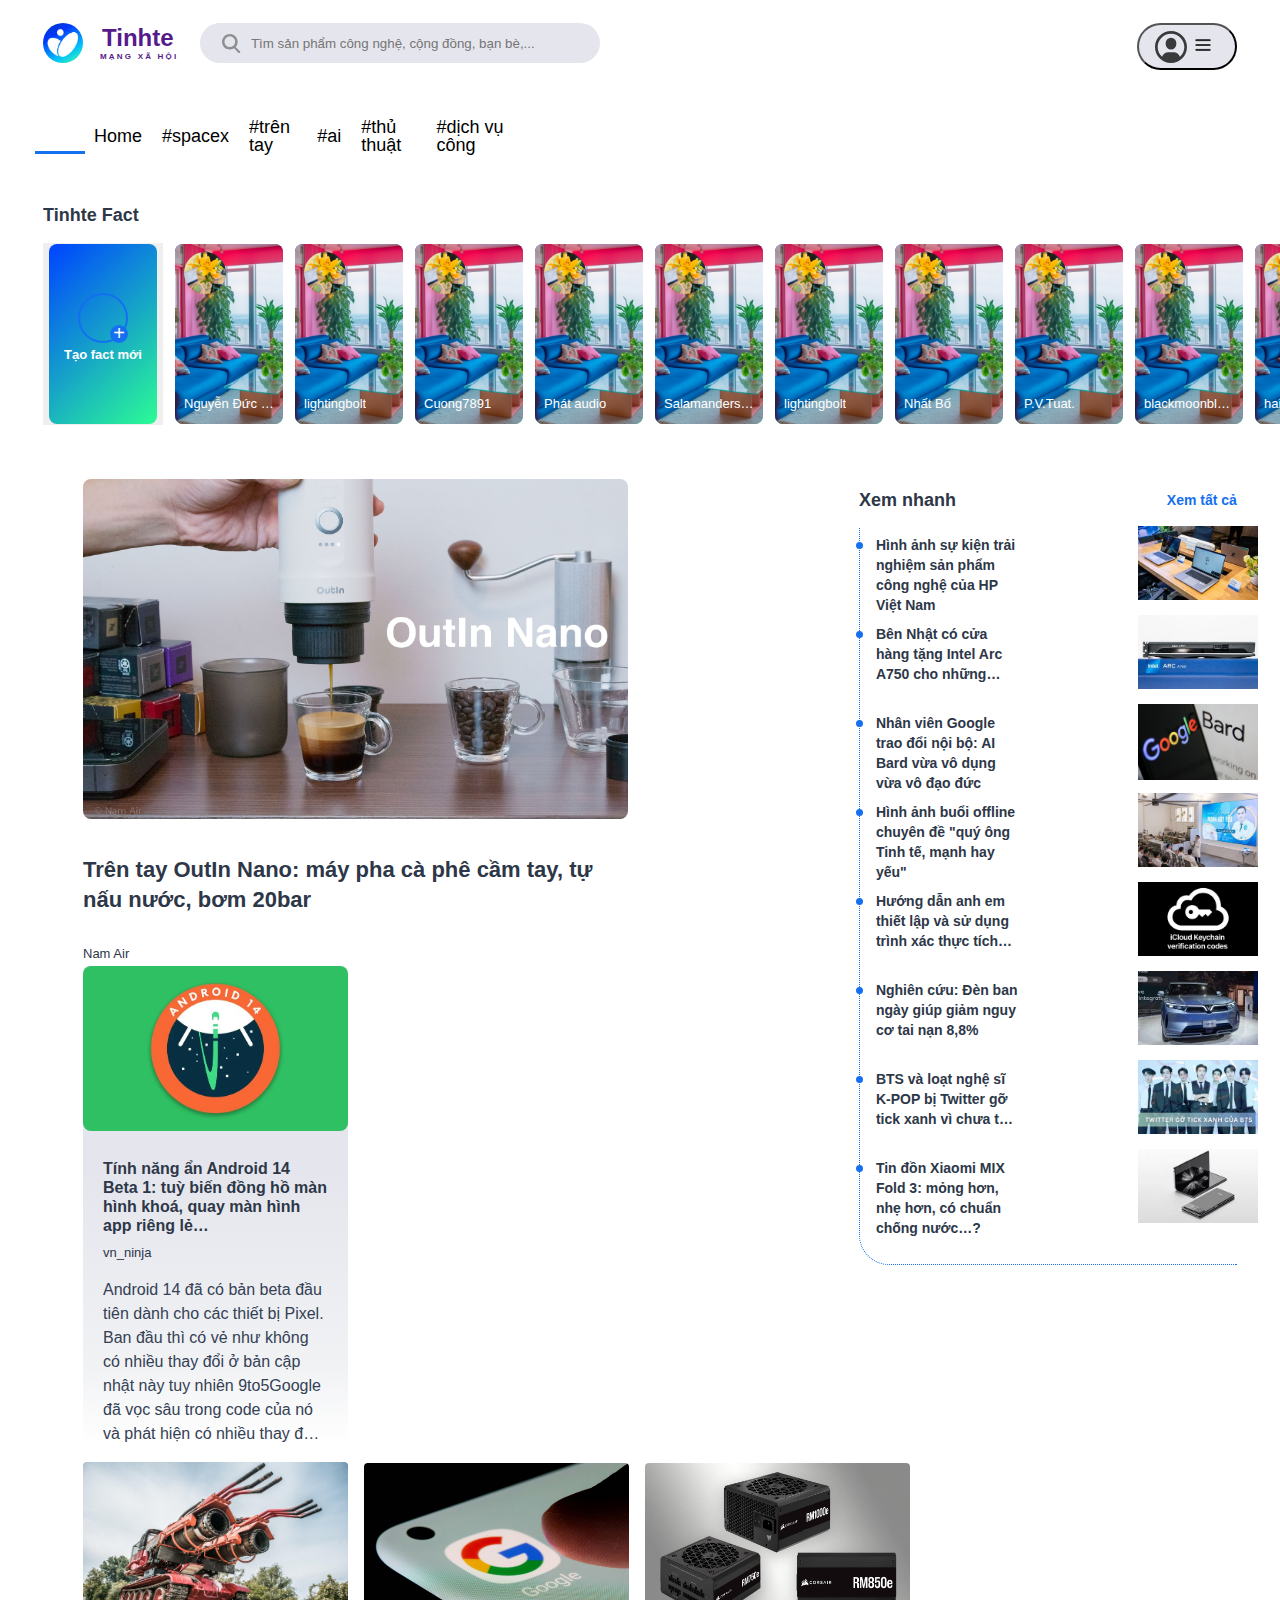
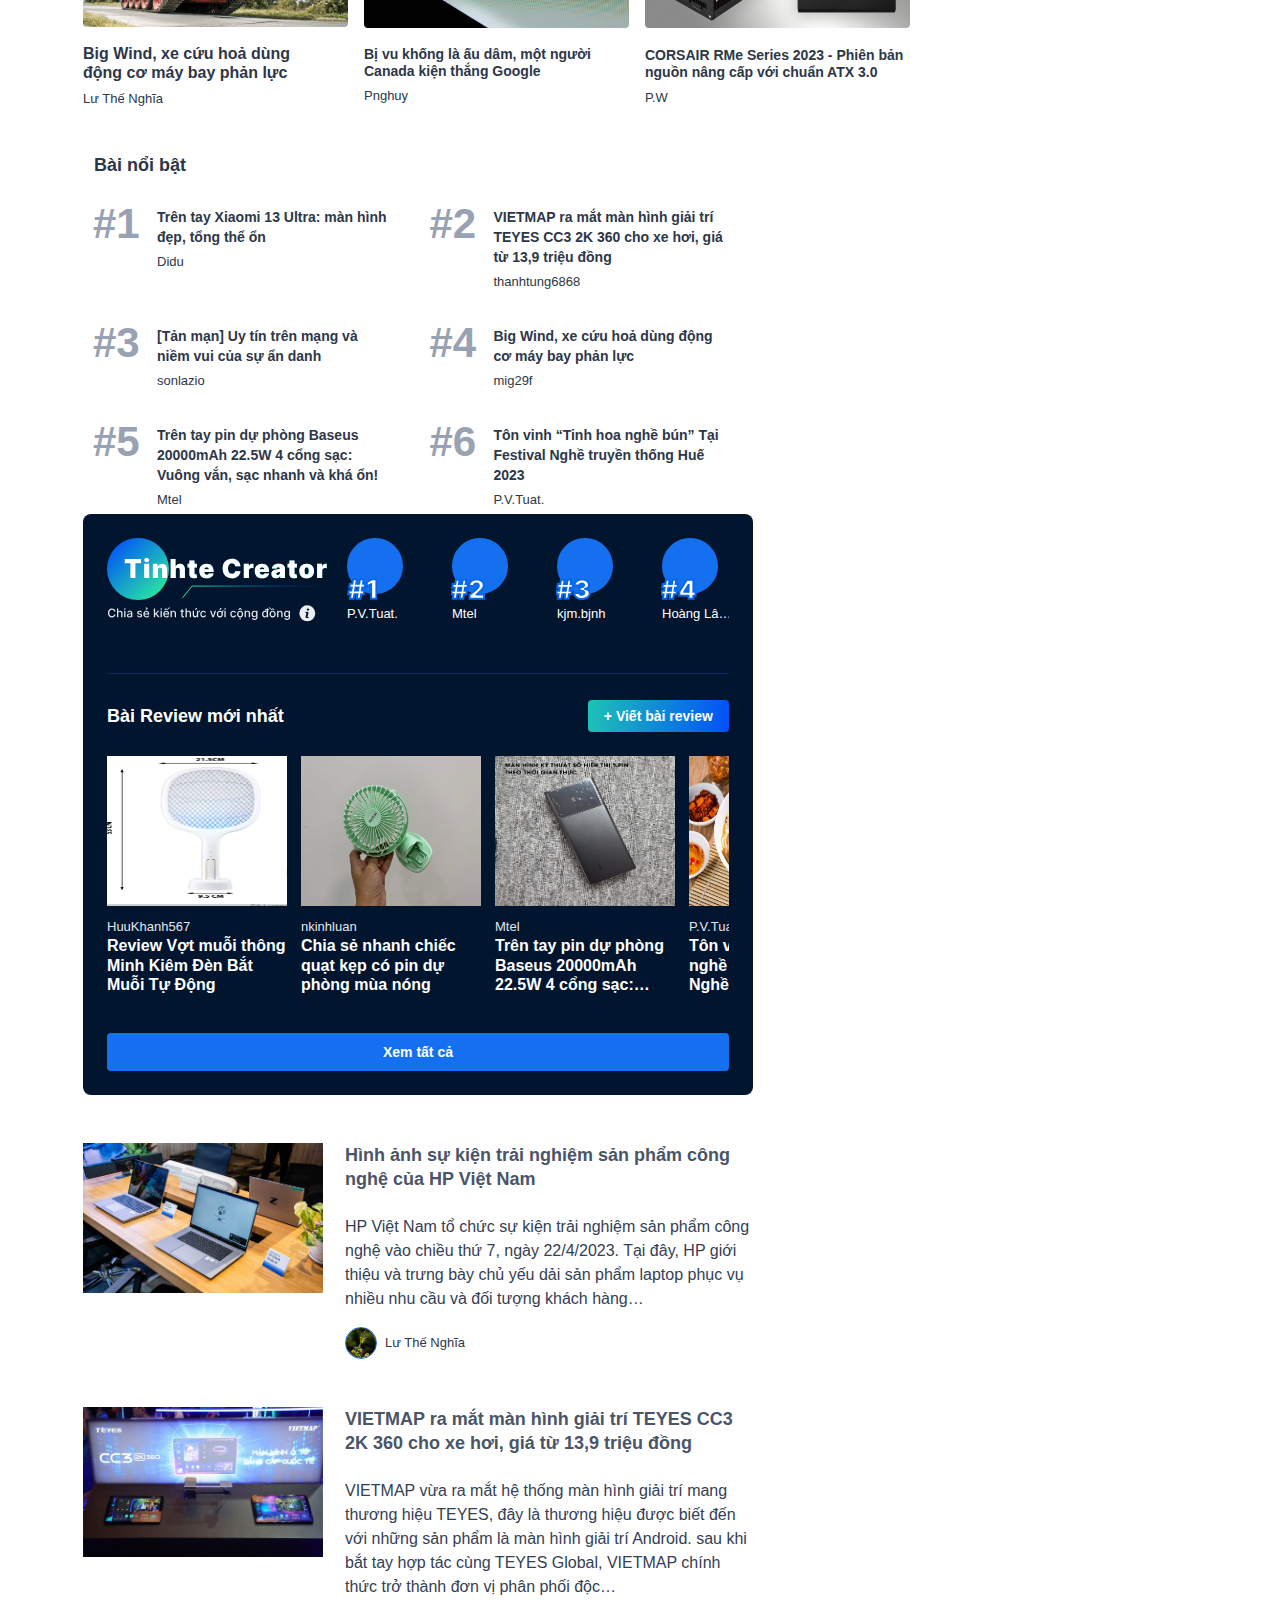
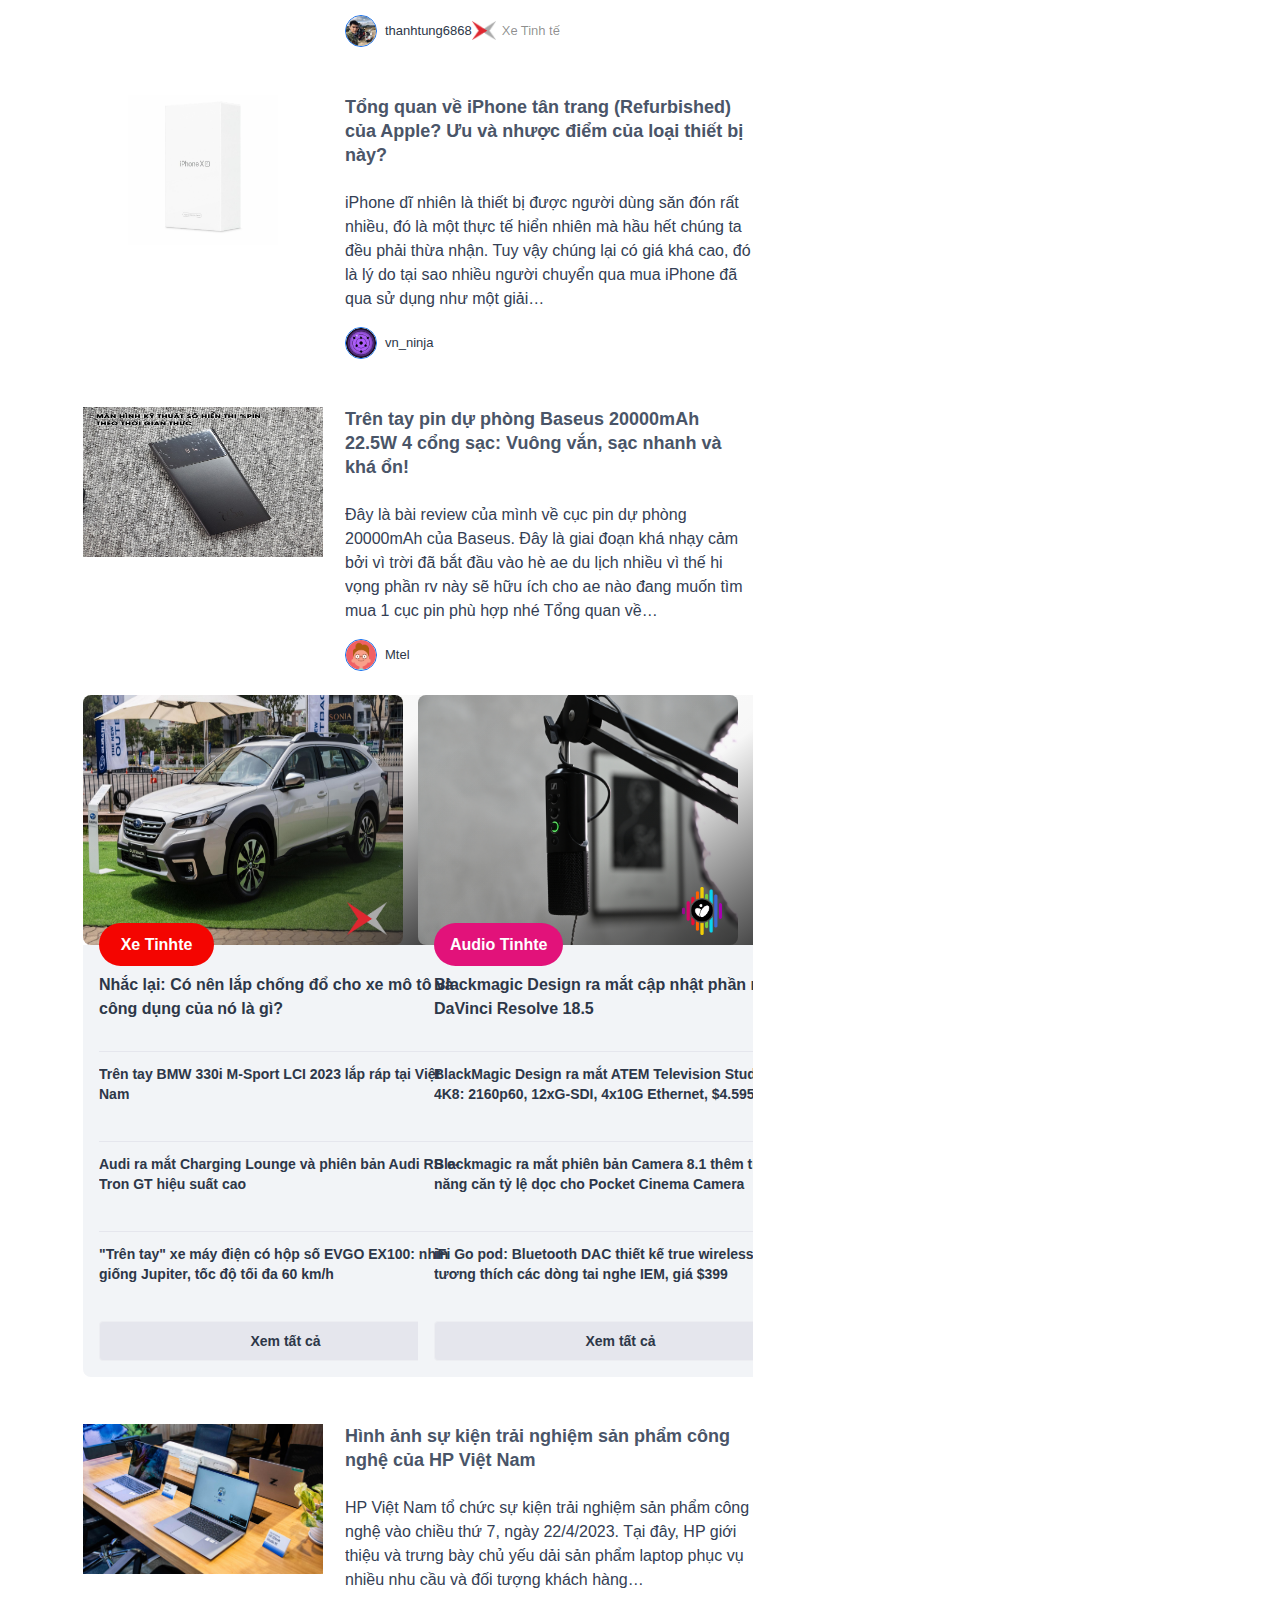
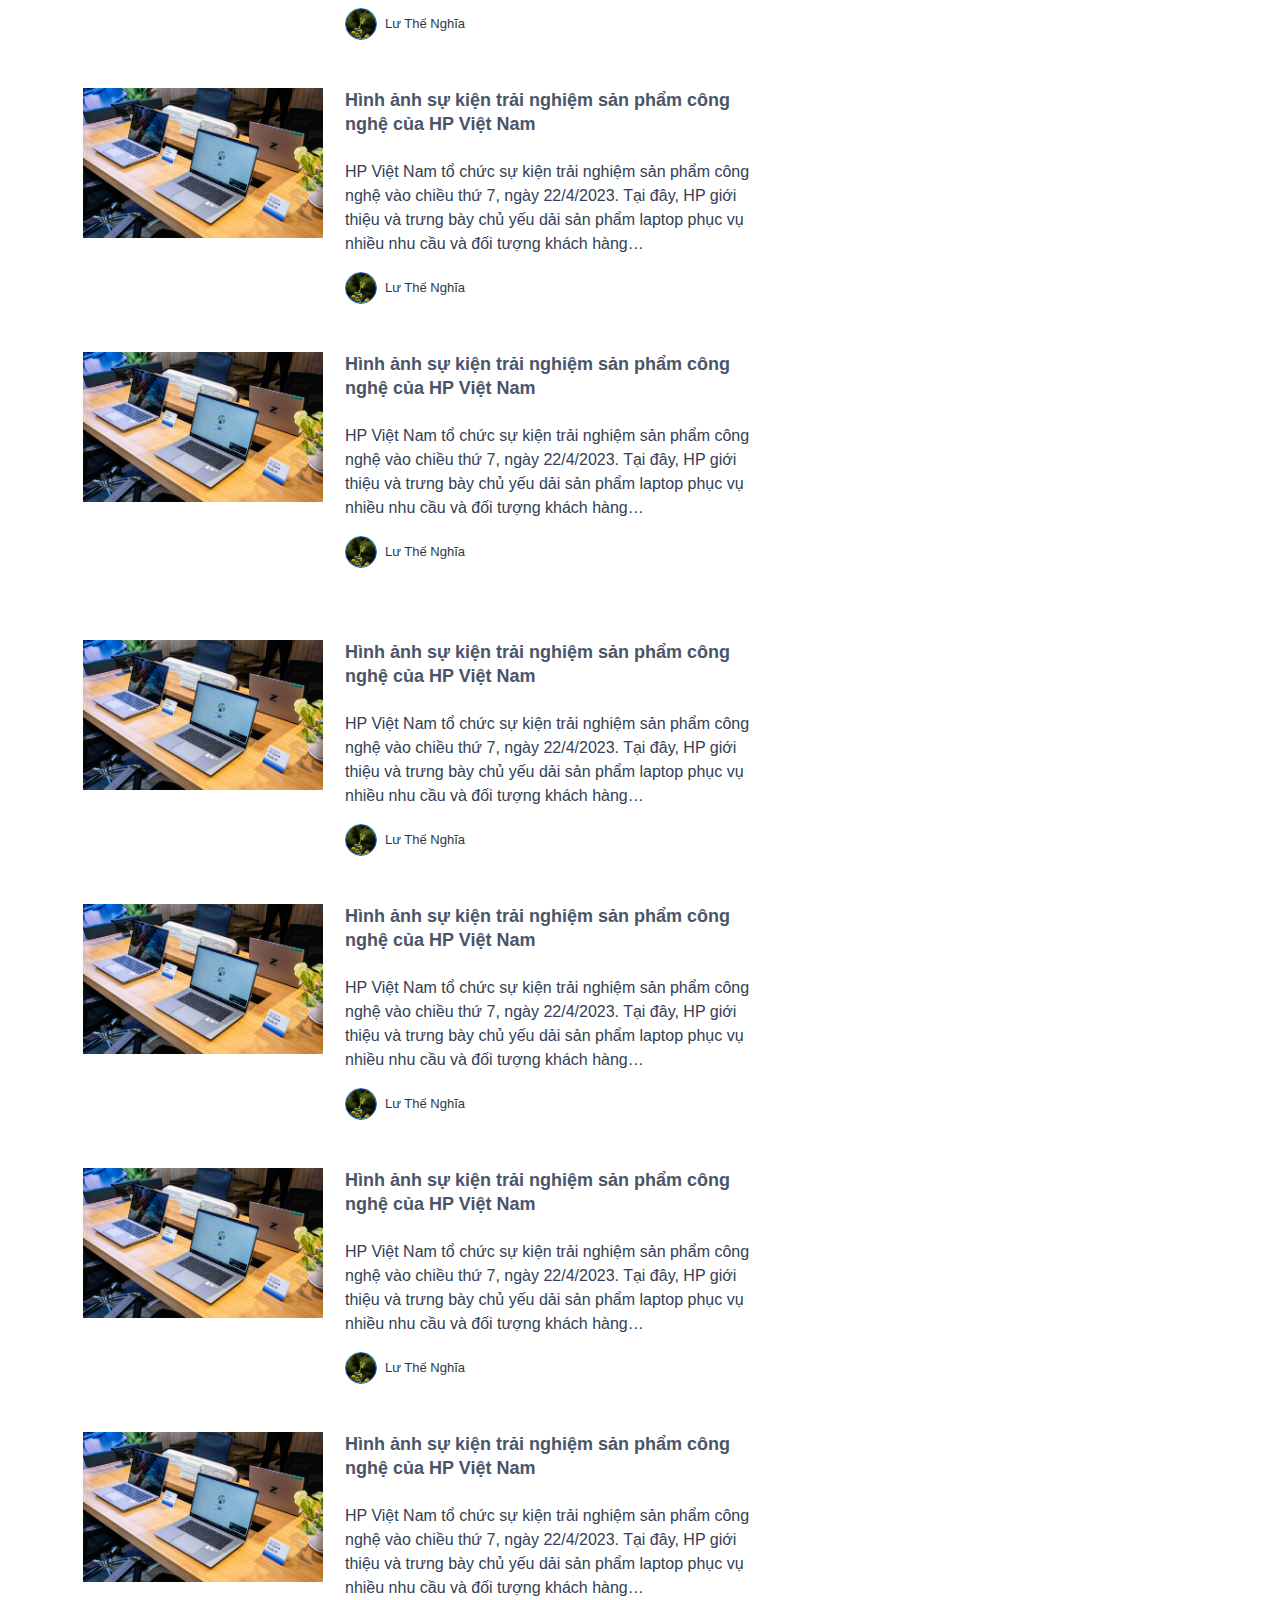
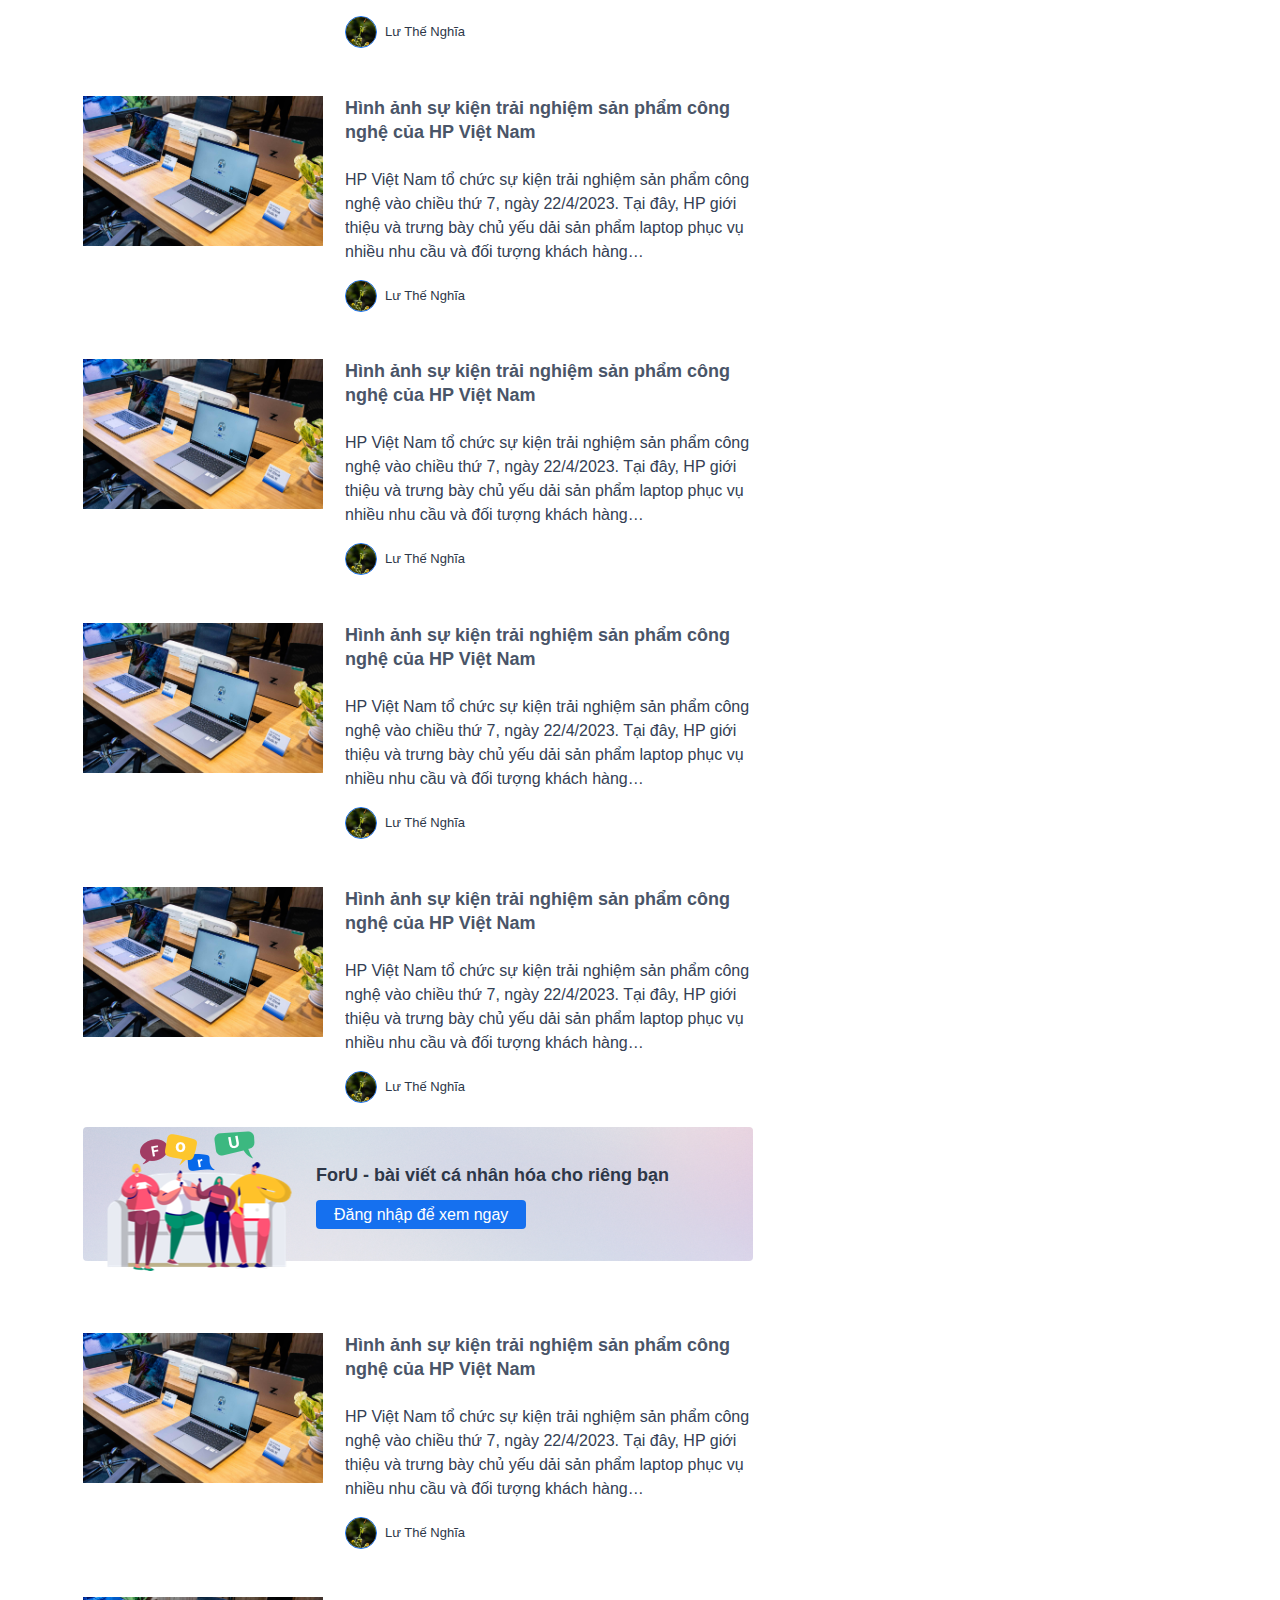
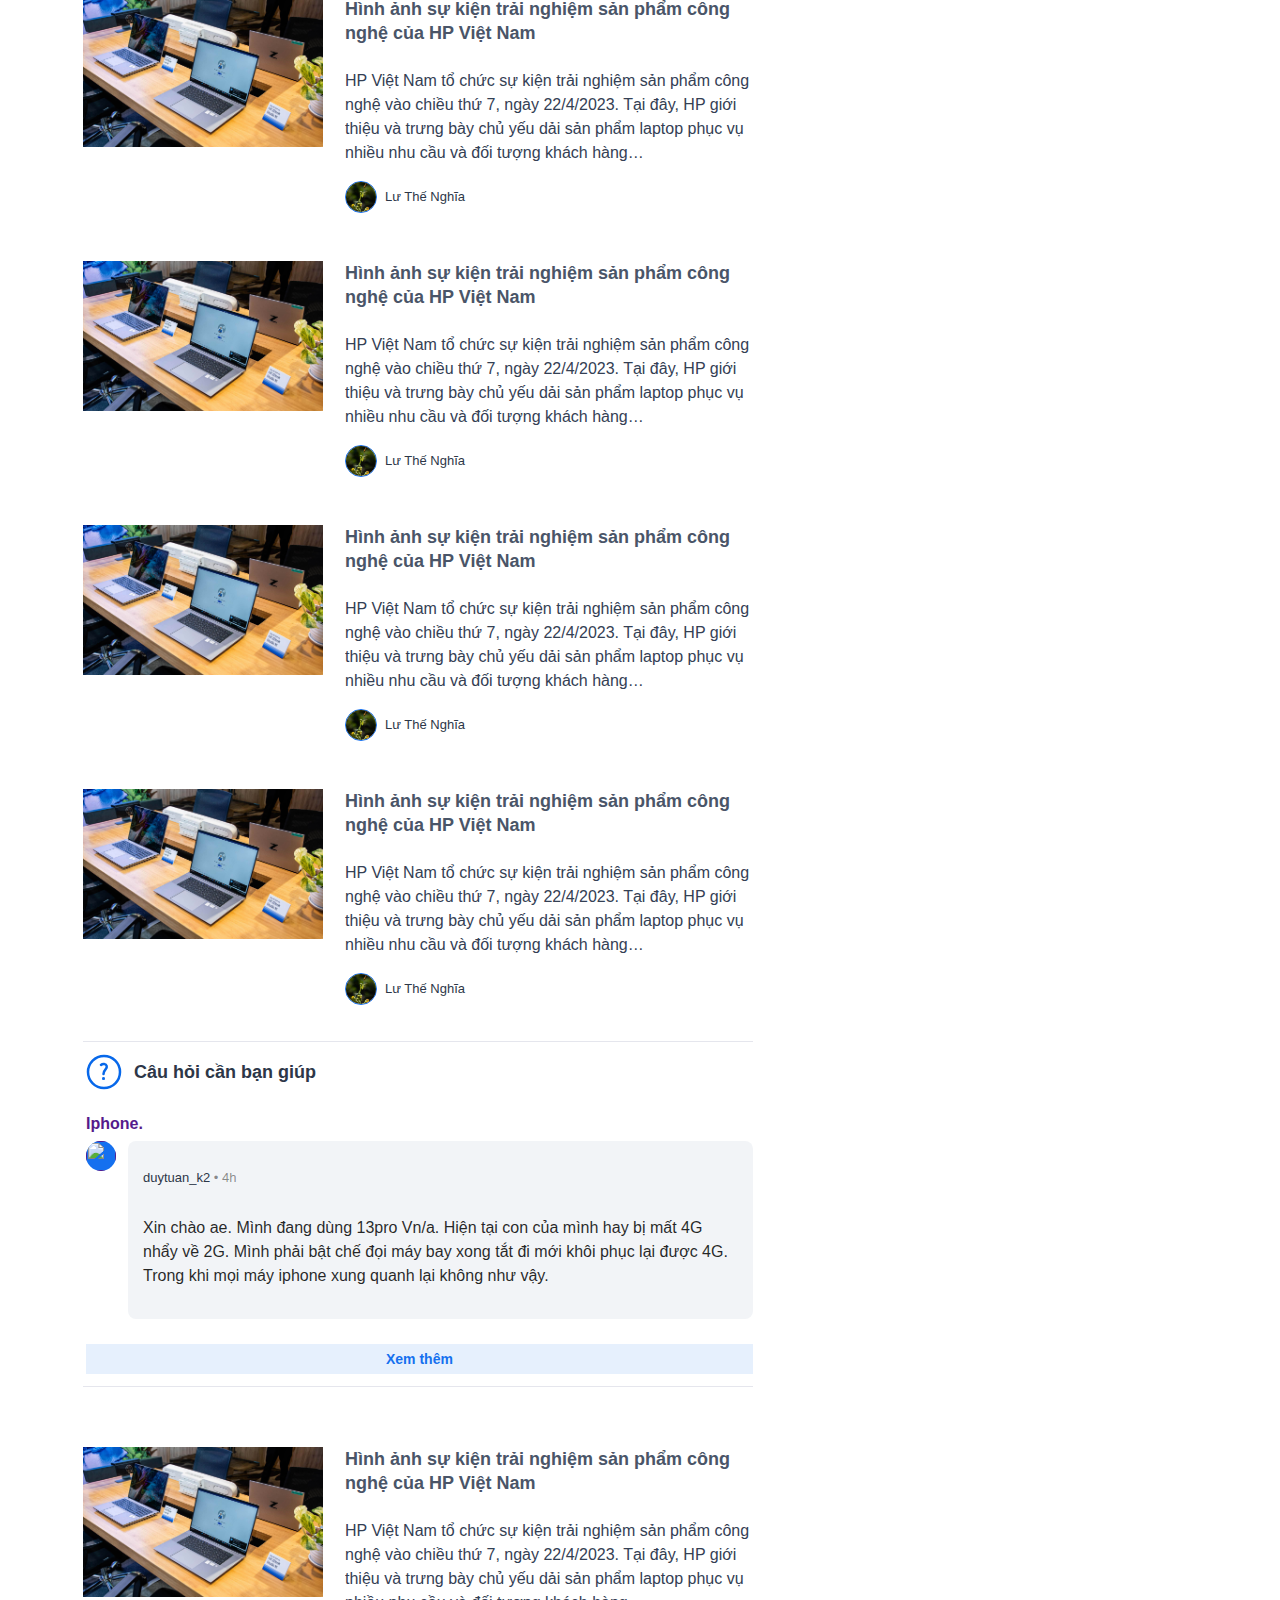
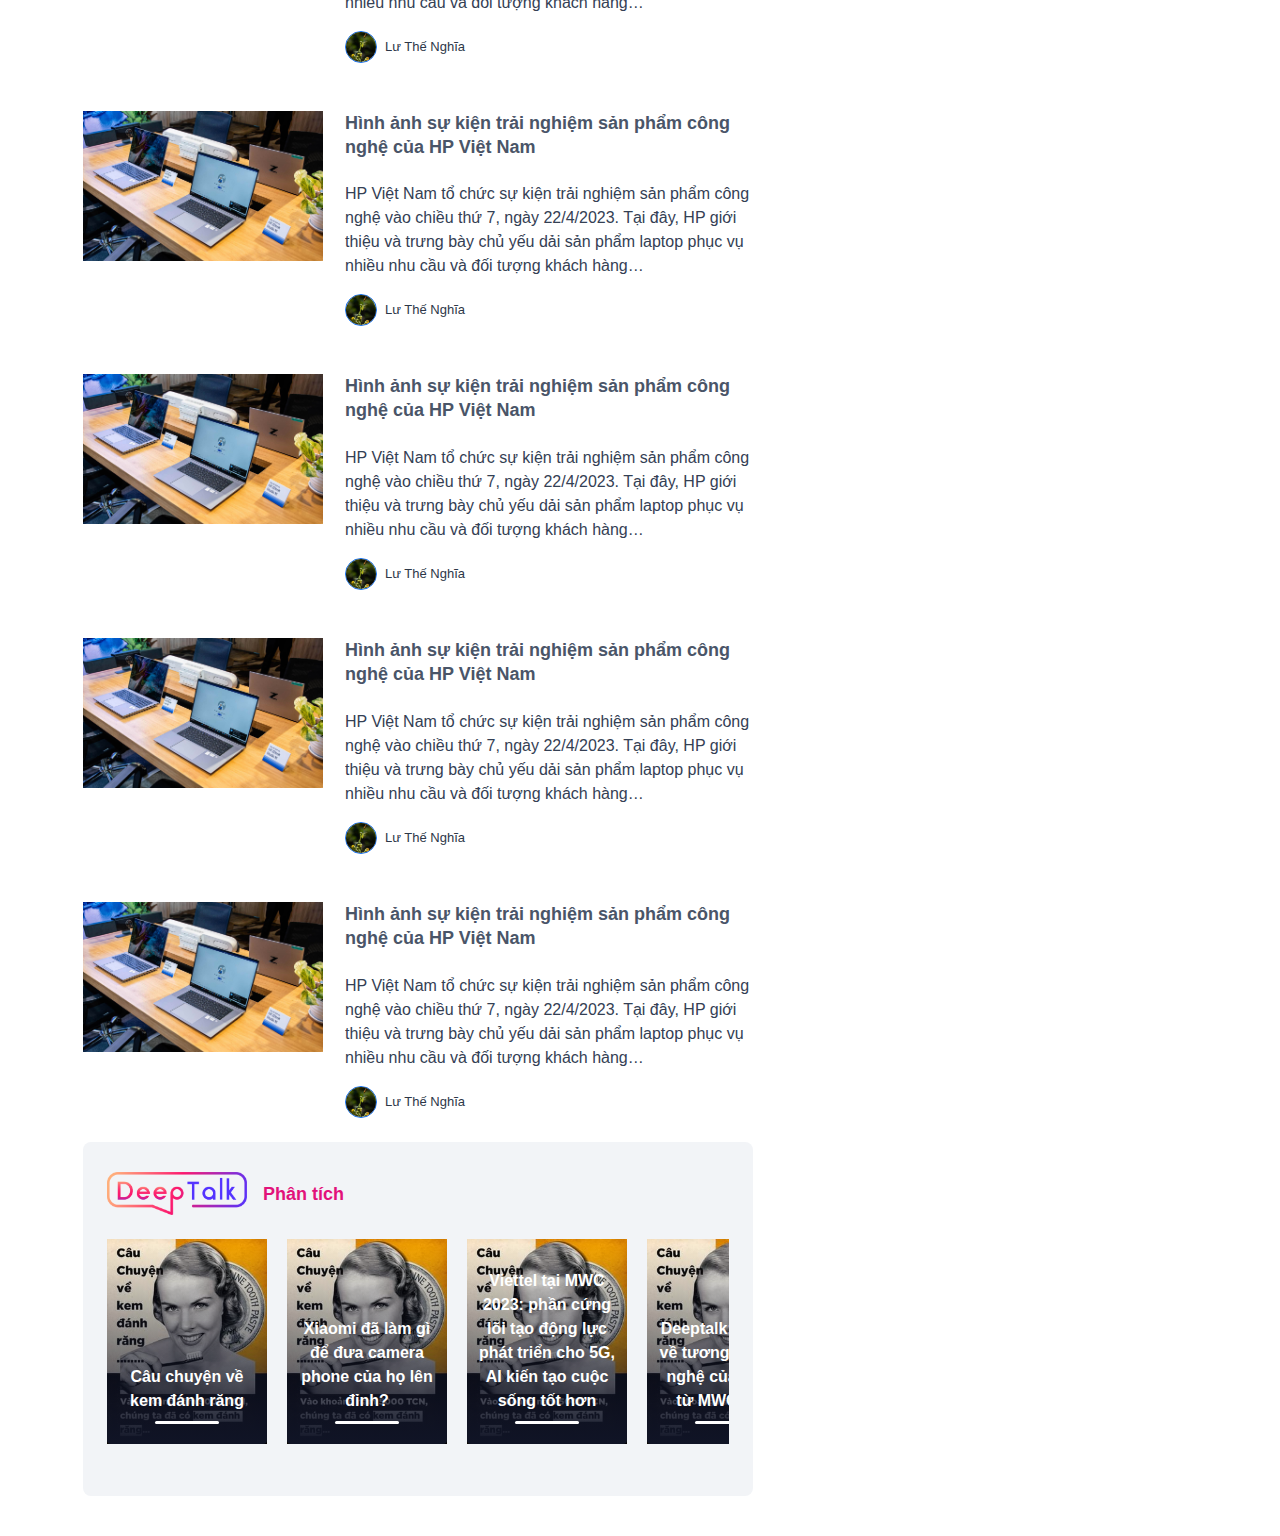
==== commit c96d28d3: "tinhte" ====
--- a/index.html
+++ b/index.html
@@ -435,7 +435,8 @@
                                         <article class="body">
                                             <div class="content-right">
                                                 <h4 class="title-right">
-                                                    <a href="">Tính năng ẩn Android 14 Beta 1: tuỳ biến đồng hồ màn hình
+                                                    <a href="" class="title-text">Tính năng ẩn Android 14 Beta 1: tuỳ
+                                                        biến đồng hồ màn hình
                                                         khoá, quay màn hình app riêng lẻ…</a>
                                                 </h4>
                                                 <div class="info">
@@ -524,7 +525,8 @@
                                         <article class="body">
                                             <div class="content">
                                                 <h4 class="title-bottom">
-                                                    <a href="">CORSAIR RMe Series 2023 - Phiên bản nguồn nâng cấp với
+                                                    <a href="" class="title-end">CORSAIR RMe Series 2023 - Phiên bản
+                                                        nguồn nâng cấp với
                                                         chuẩn ATX 3.0</a>
                                                 </h4>
                                                 <div class="info">
@@ -544,7 +546,7 @@
                     <div class="col-4 additional-padding">
                         <br>
                         <div class="subsection">
-                            <div class="section-heading">
+                            <div class="section-heading-sidebar">
                                 <span class="view">Xem nhanh</span>
                                 <a href="" class="all-view">Xem tất cả</a>
                             </div>
@@ -707,16 +709,16 @@
                             <div class="header-heading">
                                 <h3 class="section-heading">Bài nổi bật</h3>
                             </div>
-                            <div class="threads">
-                                <a href="" class="thread">
+                            <div class="threads-wp">
+                                <a href="" class="thread-wp">
                                     <div class="index">#1</div>
                                     <div class="thread-content">
                                         <p class="thread-title">Trên tay Xiaomi 13 Ultra: màn hình đẹp,
                                             tổng thể ổn</p>
-                                        <p class="author-title-title">Didu</p>
+                                        <p class="author-title">Didu</p>
                                     </div>
                                 </a>
-                                <a href="" class="thread">
+                                <a href="" class="thread-wp">
                                     <div class="index">#2</div>
                                     <div class="thread-content">
                                         <p class="thread-title">VIETMAP ra mắt màn hình giải trí TEYES
@@ -724,7 +726,7 @@
                                         <p class="author-title">thanhtung6868</p>
                                     </div>
                                 </a>
-                                <a href="" class="thread">
+                                <a href="" class="thread-wp">
                                     <div class="index">#3</div>
                                     <div class="thread-content">
                                         <p class="thread-title">[Tản mạn] Uy tín trên mạng và niềm vui
@@ -732,7 +734,7 @@
                                         <p class="author-title">sonlazio</p>
                                     </div>
                                 </a>
-                                <a href="" class="thread">
+                                <a href="" class="thread-wp">
                                     <div class="index">#4</div>
                                     <div class="thread-content">
                                         <p class="thread-title">Big Wind, xe cứu hoả dùng động cơ máy bay
@@ -740,7 +742,7 @@
                                         <p class="author-title">mig29f</p>
                                     </div>
                                 </a>
-                                <a href="" class="thread">
+                                <a href="" class="thread-wp">
                                     <div class="index">#5</div>
                                     <div class="thread-content">
                                         <p class="thread-title">Trên tay pin dự phòng Baseus 20000mAh
@@ -748,7 +750,7 @@
                                         <p class="author-title">Mtel</p>
                                     </div>
                                 </a>
-                                <a href="" class="thread">
+                                <a href="" class="thread-wp">
                                     <div class="index">#6</div>
                                     <div class="thread-content">
                                         <p class="thread-title">Tôn vinh “Tinh hoa nghề bún” Tại Festival
@@ -762,6 +764,7 @@
                         <div class="tinhte-widget">
                             <div class="top-creators-widget">
                                 <div class="logo-creator">
+                                    <!-- logo  -->
                                     <a href="" class="">
                                         <svg width="221" height="85" viewBox="0 0 221 85" fill="none"
                                             xmlns="http://www.w3.org/2000/svg">
@@ -802,36 +805,45 @@
                                                     <stop offset="1" stop-color="#0049FD" stop-opacity="0"></stop>
                                                 </linearGradient>
                                             </defs>
-                                        </svg></a>
+                                        </svg>
+                                    </a>
                                 </div>
                                 <div class="creators">
                                     <a href="" class="creator">
-                                        <div 
+                                        <div style="background-image:url(https://tinhte.vn/styles/default/TinhteMods/avatars/avatar_male_6.png)"
                                             class="creator-avatar">
-                                            <div class="rank"><svg width="31" height="22" viewBox="0 0 31 22"
-                                                    fill="none" xmlns="http://www.w3.org/2000/svg">
+                                            <div class="rank">
+                                                <svg width="31" height="22" viewBox="0 0 31 22" fill="none"
+                                                    xmlns="http://www.w3.org/2000/svg">
                                                     <path
                                                         d="M10.728 20.65h3.779l.727-4.421h2.484l.642-3.778h-2.512l.491-2.948h2.475l.642-3.778h-2.503l.727-4.42h-3.778l-.727 4.42h-3.023l.727-4.42H7.101l-.727 4.42H3.889l-.642 3.778H5.76l-.492 2.947H2.793l-.642 3.779h2.503l-.727 4.42h3.778l.728-4.42h3.023l-.728 4.42zm-1.681-8.2l.49-2.947h3.024l-.492 2.947H9.047zM30.38 1.304h-4.837l-4.76 2.91v4.458l4.231-2.531h.114V20.65h5.252V1.304z"
-                                                        fill="#fff"></path>
+                                                        fill="#fff">
+                                                    </path>
                                                     <path
                                                         d="M10.728 20.65l-.987-.163-.19 1.163h1.177v-1zm3.779 0v1h.848l.138-.838-.986-.162zm.727-4.421v-1h-.849l-.138.838.987.162zm2.484 0v1h.845l.141-.832-.986-.168zm.642-3.778l.986.167.199-1.168H18.36v1zm-2.512 0l-.987-.165-.194 1.165h1.18v-1zm.491-2.948v-1h-.847l-.14.836.987.164zm2.475 0v1h.844l.142-.832-.986-.168zm.642-3.778l.986.168.199-1.168h-1.185v1zm-2.503 0l-.987-.162-.19 1.162h1.177v-1zm.727-4.42l.987.162.191-1.163H17.68v1zm-3.778 0v-1h-.849l-.138.837.987.162zm-.727 4.42v1h.849l.137-.838-.986-.162zm-3.023 0l-.987-.162-.191 1.162h1.178v-1zm.727-4.42l.987.162.191-1.163H10.88v1zm-3.778 0v-1h-.85l-.137.837.987.162zm-.727 4.42v1h.848l.138-.838-.986-.162zm-2.485 0v-1h-.844l-.142.832.986.168zm-.642 3.778l-.986-.167-.198 1.167h1.184v-1zm2.513 0l.986.165.194-1.165H5.76v1zm-.492 2.947v1h.847l.14-.835-.987-.165zm-2.475 0v-1H1.95l-.141.833.985.168zm-.642 3.779l-.986-.168-.198 1.168H2.15v-1zm2.503 0l.987.162.191-1.162H4.654v1zm-.727 4.42l-.987-.162-.191 1.163h1.178v-1zm3.778 0v1h.85l.137-.837-.987-.162zm.728-4.42v-1h-.85l-.137.838.987.162zm3.023 0l.986.162.191-1.162h-1.177v1zm-2.41-3.778l-.986-.165-.194 1.165h1.18v-1zm.492-2.948v-1H8.69l-.14.836.987.164zm3.023 0l.986.165.194-1.165h-1.18v1zm-.492 2.947v1h.848l.139-.835-.986-.165zm-1.34 9.2h3.778v-2h-3.779v2zm4.764-.838l.728-4.42-1.974-.325-.727 4.42 1.973.325zm-.26-3.583h2.485v-2h-2.484v2zm3.471-.832l.642-3.779-1.971-.335-.643 3.778 1.972.335zm-.344-4.946h-2.512v2h2.512v-2zm-1.526 1.164l.492-2.947-1.973-.329-.492 2.947 1.973.329zm-.495-2.112h2.475v-2h-2.475v2zm3.46-.832l.643-3.778-1.972-.336-.642 3.779 1.972.335zm-.343-4.946h-2.503v2h2.503v-2zM17.94 5.887l.727-4.42-1.973-.325-.728 4.42 1.974.325zM17.68.304h-3.778v2h3.778v-2zm-4.765.838l-.727 4.42 1.973.325.728-4.42-1.974-.325zm.26 3.583h-3.023v2h3.023v-2zm-2.036 1.162l.727-4.42-1.973-.325-.728 4.42 1.974.325zm-.26-5.583H7.101v2h3.778v-2zm-4.765.838l-.727 4.42 1.973.325.728-4.42-1.974-.325zm.26 3.583H3.889v2h2.485v-2zm-3.47.832L2.26 9.336l1.972.335.642-3.778-1.972-.336zm.343 4.946H5.76v-2H3.247v2zM4.773 9.34l-.491 2.947 1.973.329.49-2.947-1.972-.329zm.495 2.111H2.793v2h2.475v-2zm-3.46.833l-.643 3.778 1.972.335.642-3.778-1.971-.335zm.343 4.946h2.503v-2H2.151v2zm1.517-1.162l-.728 4.42 1.974.325.727-4.42-1.973-.325zm.259 5.583h3.778v-2H3.927v2zm4.765-.838l.727-4.42-1.973-.325-.727 4.42 1.973.325zm-.26-3.583h3.024v-2H8.433v2zm2.037-1.162l-.728 4.42 1.974.325.727-4.42-1.973-.325zm-.436-3.452l.491-2.947-1.972-.329-.492 2.947 1.973.329zm-.495-2.112h3.023v-2H9.538v2zm2.036-1.164l-.49 2.947 1.972.329.491-2.947-1.973-.329zm.495 2.111H9.047v2h3.022v-2zM30.382 1.304h1v-1h-1v1zm-4.837 0v-1h-.281l-.24.147.521.853zm-4.76 2.91l-.522-.854-.479.293v.56h1zm0 4.458h-1v1.764l1.513-.906-.514-.858zm4.231-2.531v-1h-.276l-.237.141.513.859zm.114 0h1v-1h-1v1zm0 14.509h-1v1h1v-1zm5.252 0v1h1v-1h-1zm0-20.346h-4.837v2h4.837v-2zm-5.358.147l-4.761 2.91 1.043 1.706 4.76-2.91L25.024.451zm-5.24 3.763v4.458h2V4.214h-2zm1.514 5.316L25.529 7l-1.027-1.717-4.232 2.532 1.027 1.716zm3.718-2.39h.114v-2h-.114v2zm-.886-1v14.51h2V6.14h-2zm1 15.51h5.252v-2h-5.252v2zm6.252-1V1.304h-2V20.65h2z"
-                                                        fill="#0768EA"></path>
-                                                </svg></div>
+                                                        fill="#0768EA">
+                                                    </path>
+                                                </svg>
+                                            </div>
                                         </div>
                                         <p class="creator-name">P.V.Tuat.</p>
                                     </a>
                                     <a href="" class="creator">
                                         <div style="background-image:url(https://tinhte.vn/styles/default/TinhteMods/avatars/avatar_male_6.png)"
                                             class="creator-avatar">
-                                            <div class="rank"><svg width="34" height="22" viewBox="0 0 34 22"
-                                                    fill="none" xmlns="http://www.w3.org/2000/svg">
+                                            <div class="rank">
+                                                <svg width="34" height="22" viewBox="0 0 34 22" fill="none"
+                                                    xmlns="http://www.w3.org/2000/svg">
                                                     <path
                                                         d="M8.531 20.65h3.693l.711-4.321h2.429l.627-3.694h-2.455l.48-2.88h2.419l.628-3.693h-2.447l.71-4.321h-3.693l-.71 4.32H7.968l.711-4.32H4.986l-.711 4.32H1.847l-.628 3.694h2.456l-.48 2.88H.775L.149 16.33h2.446l-.71 4.32h3.693l.71-4.32h2.955l-.71 4.32zm-1.643-8.014l.48-2.881h2.954l-.48 2.88H6.888zM18.47 20.65h14.514v-4.1h-7.387v-.11l1.773-1.478c4.312-3.591 5.41-5.457 5.41-7.645 0-3.527-2.89-5.835-7.423-5.835-4.404 0-7.266 2.447-7.257 6.426h4.875c-.009-1.588.96-2.474 2.382-2.474 1.413 0 2.42.877 2.42 2.326 0 1.34-.86 2.207-2.253 3.361l-7.054 5.835v3.694z"
-                                                        fill="#fff"></path>
+                                                        fill="#fff">
+                                                    </path>
                                                     <path
                                                         d="M8.531 20.65l-.986-.163-.192 1.163h1.178v-1zm3.693 0v1h.85l.137-.838-.987-.162zm.711-4.321v-1h-.849l-.137.837.986.163zm2.429 0v1h.844l.142-.833-.986-.167zm.627-3.694l.986.168.199-1.168h-1.184v1zm-2.455 0l-.987-.164-.194 1.165h1.18v-1zm.48-2.88v-1h-.848l-.139.835.987.165zm2.419 0v1h.844l.142-.833-.986-.167zm.628-3.693l.985.167.199-1.167h-1.184v1zm-2.447 0l-.987-.163-.191 1.163h1.178v-1zm.71-4.321l.987.162.192-1.162h-1.178v1zm-3.693 0v-1h-.848l-.138.837.986.163zm-.71 4.32v1h.848l.138-.837-.986-.162zm-2.955 0L6.981 5.9l-.19 1.163h1.177v-1zm.711-4.32l.987.162.19-1.162H8.68v1zm-3.693 0v-1h-.85L4 1.578l.987.163zm-.711 4.32v1h.849l.138-.837-.987-.162zm-2.428 0v-1h-.845l-.141.833.986.168zm-.628 3.694l-.986-.168-.199 1.168H1.22v-1zm2.456 0l.986.164.194-1.164h-1.18v1zm-.48 2.88v1h.847l.139-.835-.986-.165zm-2.42 0v-1h-.844l-.141.833.986.168zM.149 16.33l-.986-.168-.199 1.168H.148v-1zm2.446 0l.987.162.191-1.162H2.594v1zm-.71 4.32l-.987-.162-.191 1.163h1.178v-1zm3.693 0v1h.849l.137-.837-.986-.162zm.71-4.32v-1H5.44l-.138.837.987.163zm2.955 0l.987.162.191-1.162H9.242v1zm-2.354-3.694l-.987-.164-.194 1.165h1.18v-1zm.48-2.88v-1H6.52l-.14.835.987.165zm2.954 0l.987.164.194-1.164h-1.18v1zm-.48 2.88v1h.848l.139-.835-.987-.165zm-1.31 9.015h3.692v-2H8.531v2zm4.68-.838l.71-4.321-1.973-.325-.711 4.321 1.973.325zm-.277-3.483h2.429v-2h-2.429v2zm3.414-.833l.628-3.693-1.971-.335-.628 3.693 1.971.335zm-.357-4.86h-2.457v2h2.457v-2zm-1.47 1.164l.48-2.88-1.973-.33-.48 2.881 1.973.329zm-.506-2.045h2.419v-2h-2.42v2zm3.405-.833l.627-3.693-1.971-.335-.628 3.693 1.972.335zm-.358-4.86h-2.447v2h2.447v-2zm-1.46 1.162l.71-4.321-1.973-.325-.711 4.321 1.973.325zM15.326.74h-3.694v2h3.694v-2zm-4.68.837L9.936 5.9l1.973.325.711-4.321-1.973-.325zm.276 3.484H7.968v2h2.955v-2zM8.955 6.224l.71-4.321-1.973-.325-.71 4.321 1.973.325zM8.679.74H4.986v2h3.693v-2zm-4.68.837L3.29 5.9l1.973.325.71-4.321L4 1.578zm.276 3.484H1.847v2h2.428v-2zM.86 5.894L.233 9.587l1.972.335.627-3.693-1.971-.335zm.358 4.86h2.456v-2H1.219v2zm1.47-1.164l-.48 2.881 1.972.329.48-2.88-1.973-.33zm.506 2.046H.775v2h2.42v-2zm-3.405.832l-.628 3.693 1.972.335.627-3.693-1.971-.335zm.358 4.86h2.446v-2H.148v2zm1.46-1.162l-.711 4.321 1.973.325.711-4.321-1.973-.325zm.276 5.484h3.693v-2H1.884v2zm4.68-.838l.71-4.321-1.973-.325-.711 4.321 1.973.325zm-.276-3.483h2.954v-2H6.288v2zm1.967-1.163l-.71 4.321 1.973.325.71-4.321-1.973-.325zm-.38-3.366l.48-2.88-1.974-.33-.48 2.881 1.973.329zm-.507-2.045h2.954v-2H7.368v2zM9.336 9.59l-.48 2.881 1.973.329.48-2.88-1.973-.33zm.506 2.046H6.888v2h2.954v-2zm8.629 9.014h-1v1h1v-1zm14.514 0v1h1v-1h-1zm0-4.1h1v-1h-1v1zm-7.387 0h-1v1h1v-1zm0-.11l-.64-.769-.36.3v.468h1zm1.773-1.478l-.64-.768.64.768zm-9.27-7.054l-1 .002.003.998h.997v-1zm4.875 0v1h1.006l-.006-1.006-1 .006zm2.549 3.213l.637.77-.637-.77zm-7.054 5.835l-.638-.77-.362.3v.47h1zm0 4.694h14.514v-2H18.47v2zm15.514-1v-4.1h-2v4.1h2zm-1-5.1h-7.387v2h7.387v-2zm-6.387 1v-.11h-2v.11h2zm-.36.658l1.773-1.478-1.28-1.536-1.773 1.477 1.28 1.537zm1.773-1.477c4.326-3.604 5.77-5.732 5.77-8.414h-2c0 1.695-.752 3.297-5.05 6.877l1.28 1.536zm5.77-8.414c0-2.063-.858-3.814-2.391-5.025C29.879 1.1 27.784.482 25.358.482v2c2.108 0 3.725.537 4.792 1.38 1.045.825 1.632 1.992 1.632 3.455h2zM25.359.482c-2.38 0-4.452.662-5.942 1.969-1.506 1.32-2.32 3.214-2.315 5.46l2-.005c-.004-1.734.609-3.053 1.633-3.951 1.04-.912 2.6-1.473 4.624-1.473v-2zm-7.257 8.426h4.875v-2h-4.875v2zm5.875-1.006c-.003-.586.17-.927.363-1.12.194-.195.517-.348 1.02-.348v-2c-.92 0-1.793.29-2.437.935-.645.648-.952 1.544-.946 2.545l2-.012zm1.382-1.468c.501 0 .846.153 1.056.35.203.19.363.494.363.976h2c0-.967-.342-1.825-.996-2.437-.646-.604-1.51-.89-2.423-.89v2zm1.42 1.326c0 .815-.461 1.407-1.891 2.59l1.275 1.542c1.359-1.125 2.615-2.269 2.615-4.132h-2zm-1.89 2.59l-7.055 5.836 1.275 1.541 7.054-5.835-1.275-1.541zm-7.418 6.606v3.694h2v-3.694h-2z"
-                                                        fill="#0768EA"></path>
-                                                </svg></div>
+                                                        fill="#0768EA">
+                                                    </path>
+                                                </svg>
+                                            </div>
                                         </div>
                                         <p class="creator-name">Mtel</p>
                                     </a>
@@ -883,9 +895,8 @@
                                 </div>
                             </div>
                             <div class="tinhte-header">
-                                <h3 class="section-heading-header">Bài Review mới nhất</h3><a href=""
-                                    class="button button-text">+ Viết bài
-                                    review</a>
+                                <h3 class="section-heading-header">Bài Review mới nhất</h3>
+                                <a href="" class="button button-text">+ Viết bài review</a>
                             </div>
                             <div class="threads-header">
                                 <div class="item-header">
@@ -1016,6 +1027,7 @@
                             <br class="scroll">
                             <a href="" class="button-all button-size button-color">Xem tất cả</a>
                         </div>
+
                         <br>
                         <div class="latest-threads">
                             <div class="threads">
@@ -1052,7 +1064,8 @@
                                                             <a href="" class="avatar-avt">
                                                                 <span class="image-loader-avt">
                                                                     <span class="spacer"></span>
-                                                                    <img src="/images/avt1.jpg" alt="" class="image-avt">
+                                                                    <img src="/images/avt1.jpg" alt=""
+                                                                        class="image-avt">
                                                                 </span>
                                                             </a>
                                                             <span class="author">Lư Thế Nghĩa</span>
@@ -1094,13 +1107,15 @@
                                                             <a href="" class="avatar-avt">
                                                                 <span class="image-loader-avt">
                                                                     <span class="spacer"></span>
-                                                                    <img src="/images/avt2.jpg" alt="" class="image-avt">
+                                                                    <img src="/images/avt2.jpg" alt=""
+                                                                        class="image-avt">
                                                                 </span>
                                                             </a>
                                                             <span class="author">thanhtung6868</span>
                                                             <div class="subbrand">
                                                                 <a href="" class="logo-name">
-                                                                    <img src="/images/logonho.jpg" alt="" class="logo-img">
+                                                                    <img src="/images/logonho.jpg" alt=""
+                                                                        class="logo-img">
                                                                     <span class="subbrand-text">
                                                                         <span class="subbrand-name-wp">
                                                                             <span class="">Xe </span>
@@ -1148,7 +1163,8 @@
                                                             <a href="" class="avatar-avt">
                                                                 <span class="image-loader-avt">
                                                                     <span class="spacer"></span>
-                                                                    <img src="/images/avt3.jpg" alt="" class="image-avt">
+                                                                    <img src="/images/avt3.jpg" alt=""
+                                                                        class="image-avt">
                                                                 </span>
                                                             </a>
                                                             <span class="author">vn_ninja</span>
@@ -1192,7 +1208,8 @@
                                                             <a href="" class="avatar-avt">
                                                                 <span class="image-loader-avt">
                                                                     <span class="spacer"></span>
-                                                                    <img src="/images/avt4.jpg" alt="" class="image-avt">
+                                                                    <img src="/images/avt4.jpg" alt=""
+                                                                        class="image-avt">
                                                                 </span>
                                                             </a>
                                                             <span class=" author">Mtel</span>
@@ -1200,9 +1217,9 @@
                                                     </div>
                                                 </div>
                                             </article>
-                                           
+
                                         </li>
-                                         <br class="">
+                                        <br class="">
                                         <li class=""></li>
                                         <li class="">
                                             <div class="category-carousel">
@@ -1214,20 +1231,22 @@
                                                                     <div class="lazyload-wrapper">
                                                                         <div class="thumb-wrapper wp">
                                                                             <div class="thumb no-border">
-                                                                                <img src="/images/xe.jpg" alt="" class="main-img-category">
+                                                                                <img src="/images/xe.jpg" alt=""
+                                                                                    class="main-img-category">
                                                                             </div>
                                                                         </div>
                                                                     </div>
                                                                     <div class="background-category"></div>
                                                                     <div class="headline-left">Xe
                                                                         Tinhte</div>
-                                                                    <img src="/images/logonho.jpg" alt="" class="subbrand-img">
+                                                                    <img src="/images/logonho.jpg" alt=""
+                                                                        class="subbrand-img">
                                                                 </div>
                                                             </div>
                                                         </a>
                                                         <ul class="threads-category">
                                                             <li class="category-text">
-                                                                <a href="" class="thread-title first">Nhắc lại:
+                                                                <a href="" class="thread-title-one first">Nhắc lại:
                                                                     Có nên lắp chống đổ cho xe mô tô và công dụng của nó
                                                                     là gì?</a>
                                                             </li>
@@ -1248,7 +1267,7 @@
                                                             </li>
                                                             <div class="more-threads">
                                                                 <a href=""
-                                                                    class="button button-full-size button-secondary">Xem
+                                                                    class="button-wp button-size button-secondary">Xem
                                                                     tất cả</a>
                                                             </div>
                                                         </ul>
@@ -1262,7 +1281,8 @@
                                                                     <div class="lazyload-wrapper">
                                                                         <div class="thumb-wrapper wp">
                                                                             <div class="thumb no-border ">
-                                                                                <img src="/images/mic.jpg" alt="" class="main-img-category">
+                                                                                <img src="/images/mic.jpg" alt=""
+                                                                                    class="main-img-category">
                                                                             </div>
                                                                         </div>
                                                                     </div>
@@ -1270,13 +1290,14 @@
                                                                     <div class="headline-right">
                                                                         Audio Tinhte
                                                                     </div>
-                                                                    <img src="" alt="" class="subbrand-img">
+                                                                    <img src="/images/logomic.png" alt=""
+                                                                        class="subbrand-img">
                                                                 </div>
                                                             </div>
                                                         </a>
                                                         <ul class="threads-category">
                                                             <li class="category-text">
-                                                                <a href="" class="thread-title first">Blackmagic
+                                                                <a href="" class="thread-title-one first">Blackmagic
                                                                     Design ra mắt cập nhật phần mềm DaVinci Resolve
                                                                     18.5</a>
                                                             </li>
@@ -1297,41 +1318,10 @@
                                                             </li>
                                                             <div class="more-threads">
                                                                 <a href=""
-                                                                    class="button button-full-size button-secondary">Xem
+                                                                    class="button-wp button-size button-secondary">Xem
                                                                     tất cả</a>
                                                             </div>
                                                         </ul>
-                                                    </div>
-                                                </div>
-                                            </div><br class="">
-                                        </li>
-                                        <li class="ads-middle">
-                                            <br class="">
-                                            <div class="pro-container">
-                                                <div class="">
-                                                    <div class="infeed-ads">
-                                                        <ins class="adsbygoogle"
-                                                            style="display: block; height: 163px; width: 826px;"
-                                                            data-ad-format="fluid" data-ad-layout-key="-g5+34+b1-a2-f6"
-                                                            data-ad-client="ca-pub-1548701443069821"
-                                                            data-ad-slot="8789060439" data-adsbygoogle-status="done"
-                                                            data-ad-status="filled">
-                                                            <div id="aswift_1_host"
-                                                                style="border: none; height: 163px; width: 826px; margin: 0px; padding: 0px; position: relative; visibility: visible; background-color: transparent; display: inline-block; overflow: hidden;"
-                                                                tabindex="0" title="Advertisement"
-                                                                aria-label="Advertisement">
-                                                                <iframe id="aswift_1" name="aswift_1"
-                                                                    style="left: 0px; position: absolute; top: 0px; border: 0px; width: 826px; height: 163px;"
-                                                                    sandbox="allow-forms allow-popups allow-popups-to-escape-sandbox allow-same-origin allow-scripts allow-top-navigation-by-user-activation"
-                                                                    width="826" height="163" frameborder="0"
-                                                                    marginwidth="0" marginheight="0" vspace="0"
-                                                                    hspace="0" allowtransparency="true" scrolling="no"
-                                                                    src="" data-google-container-id="a!2"
-                                                                    data-google-query-id="CICDip7Rv_4CFdVAwgUd-hQNiA"
-                                                                    data-load-complete="true">
-                                                                </iframe>
-                                                            </div>
-                                                        </ins>
                                                     </div>
                                                 </div>
                                             </div>
@@ -1368,7 +1358,8 @@
                                                             <a href="" class="avatar-avt">
                                                                 <span class="image-loader-avt">
                                                                     <span class="spacer"></span>
-                                                                    <img src="/images/avt1.jpg" alt="" class="image-avt">
+                                                                    <img src="/images/avt1.jpg" alt=""
+                                                                        class="image-avt">
                                                                 </span>
                                                             </a>
                                                             <span class="author">Lư Thế Nghĩa</span>
@@ -1409,7 +1400,8 @@
                                                             <a href="" class="avatar-avt">
                                                                 <span class="image-loader-avt">
                                                                     <span class="spacer"></span>
-                                                                    <img src="/images/avt1.jpg" alt="" class="image-avt">
+                                                                    <img src="/images/avt1.jpg" alt=""
+                                                                        class="image-avt">
                                                                 </span>
                                                             </a>
                                                             <span class="author">Lư Thế Nghĩa</span>
@@ -1450,7 +1442,8 @@
                                                             <a href="" class="avatar-avt">
                                                                 <span class="image-loader-avt">
                                                                     <span class="spacer"></span>
-                                                                    <img src="/images/avt1.jpg" alt="" class="image-avt">
+                                                                    <img src="/images/avt1.jpg" alt=""
+                                                                        class="image-avt">
                                                                 </span>
                                                             </a>
                                                             <span class="author">Lư Thế Nghĩa</span>
@@ -1492,7 +1485,8 @@
                                                             <a href="" class="avatar-avt">
                                                                 <span class="image-loader-avt">
                                                                     <span class="spacer"></span>
-                                                                    <img src="/images/avt1.jpg" alt="" class="image-avt">
+                                                                    <img src="/images/avt1.jpg" alt=""
+                                                                        class="image-avt">
                                                                 </span>
                                                             </a>
                                                             <span class="author">Lư Thế Nghĩa</span>
@@ -1533,7 +1527,8 @@
                                                             <a href="" class="avatar-avt">
                                                                 <span class="image-loader-avt">
                                                                     <span class="spacer"></span>
-                                                                    <img src="/images/avt1.jpg" alt="" class="image-avt">
+                                                                    <img src="/images/avt1.jpg" alt=""
+                                                                        class="image-avt">
                                                                 </span>
                                                             </a>
                                                             <span class="author">Lư Thế Nghĩa</span>
@@ -1574,7 +1569,8 @@
                                                             <a href="" class="avatar-avt">
                                                                 <span class="image-loader-avt">
                                                                     <span class="spacer"></span>
-                                                                    <img src="/images/avt1.jpg" alt="" class="image-avt">
+                                                                    <img src="/images/avt1.jpg" alt=""
+                                                                        class="image-avt">
                                                                 </span>
                                                             </a>
                                                             <span class="author">Lư Thế Nghĩa</span>
@@ -1615,7 +1611,8 @@
                                                             <a href="" class="avatar-avt">
                                                                 <span class="image-loader-avt">
                                                                     <span class="spacer"></span>
-                                                                    <img src="/images/avt1.jpg" alt="" class="image-avt">
+                                                                    <img src="/images/avt1.jpg" alt=""
+                                                                        class="image-avt">
                                                                 </span>
                                                             </a>
                                                             <span class="author">Lư Thế Nghĩa</span>
@@ -1656,7 +1653,8 @@
                                                             <a href="" class="avatar-avt">
                                                                 <span class="image-loader-avt">
                                                                     <span class="spacer"></span>
-                                                                    <img src="/images/avt1.jpg" alt="" class="image-avt">
+                                                                    <img src="/images/avt1.jpg" alt=""
+                                                                        class="image-avt">
                                                                 </span>
                                                             </a>
                                                             <span class="author">Lư Thế Nghĩa</span>
@@ -1697,7 +1695,8 @@
                                                             <a href="" class="avatar-avt">
                                                                 <span class="image-loader-avt">
                                                                     <span class="spacer"></span>
-                                                                    <img src="/images/avt1.jpg" alt="" class="image-avt">
+                                                                    <img src="/images/avt1.jpg" alt=""
+                                                                        class="image-avt">
                                                                 </span>
                                                             </a>
                                                             <span class="author">Lư Thế Nghĩa</span>
@@ -1706,7 +1705,795 @@
                                                 </div>
                                             </article>
                                         </li>
-                                        <br class=""> 
+                                        <br class="">
+                                        <li class="">
+                                            <article class="article">
+                                                <div class="">
+                                                    <a href="" class="article-wrapper">
+                                                        <div class="img-wrapper">
+                                                            <div class="lazyload">
+                                                                <div class="thumb-wrapper">
+                                                                    <div class="thumb-no no-border ">
+                                                                        <img src="/images/header1.jpg" alt=""
+                                                                            class="main-img-header">
+                                                                    </div>
+                                                                </div>
+                                                            </div>
+                                                        </div>
+                                                    </a>
+                                                    <a href="" class="article-wrapper">
+                                                        <h4 class="thread-title-wp">Hình ảnh sự kiện trải
+                                                            nghiệm sản phẩm công nghệ của HP Việt Nam</h4>
+                                                    </a>
+                                                    <a href="" class="article-wrapper">
+                                                        <p class="excerpt hidden-wp">HP Việt Nam tổ chức
+                                                            sự kiện trải nghiệm sản phẩm công nghệ vào chiều thứ 7, ngày
+                                                            22/4/2023. Tại đây, HP giới thiệu và trưng bày chủ yếu dải
+                                                            sản phẩm laptop phục vụ nhiều nhu cầu và đối tượng khách
+                                                            hàng…</p>
+                                                    </a>
+                                                    <div class="info-avt">
+                                                        <div class="left-avt">
+                                                            <a href="" class="avatar-avt">
+                                                                <span class="image-loader-avt">
+                                                                    <span class="spacer"></span>
+                                                                    <img src="/images/avt1.jpg" alt=""
+                                                                        class="image-avt">
+                                                                </span>
+                                                            </a>
+                                                            <span class="author">Lư Thế Nghĩa</span>
+                                                        </div>
+                                                    </div>
+                                                </div>
+                                            </article>
+                                        </li>
+                                        <br class="">
+                                        <li class="">
+                                            <article class="article">
+                                                <div class="">
+                                                    <a href="" class="article-wrapper">
+                                                        <div class="img-wrapper">
+                                                            <div class="lazyload">
+                                                                <div class="thumb-wrapper">
+                                                                    <div class="thumb-no no-border ">
+                                                                        <img src="/images/header1.jpg" alt=""
+                                                                            class="main-img-header">
+                                                                    </div>
+                                                                </div>
+                                                            </div>
+                                                        </div>
+                                                    </a>
+                                                    <a href="" class="article-wrapper">
+                                                        <h4 class="thread-title-wp">Hình ảnh sự kiện trải
+                                                            nghiệm sản phẩm công nghệ của HP Việt Nam</h4>
+                                                    </a>
+                                                    <a href="" class="article-wrapper">
+                                                        <p class="excerpt hidden-wp">HP Việt Nam tổ chức
+                                                            sự kiện trải nghiệm sản phẩm công nghệ vào chiều thứ 7, ngày
+                                                            22/4/2023. Tại đây, HP giới thiệu và trưng bày chủ yếu dải
+                                                            sản phẩm laptop phục vụ nhiều nhu cầu và đối tượng khách
+                                                            hàng…</p>
+                                                    </a>
+                                                    <div class="info-avt">
+                                                        <div class="left-avt">
+                                                            <a href="" class="avatar-avt">
+                                                                <span class="image-loader-avt">
+                                                                    <span class="spacer"></span>
+                                                                    <img src="/images/avt1.jpg" alt=""
+                                                                        class="image-avt">
+                                                                </span>
+                                                            </a>
+                                                            <span class="author">Lư Thế Nghĩa</span>
+                                                        </div>
+                                                    </div>
+                                                </div>
+                                            </article>
+                                        </li>
+                                        <br class="">
+                                        <div class="login-containers">
+                                            <div class="login-foru">
+                                                <div class="image-login">
+                                                    <img src="/images/logo-login.png" class="">
+                                                </div>
+                                                <div class="intro-login">
+                                                    <p class="headline-login">ForU - bài viết cá nhân hóa cho
+                                                        riêng bạn</p>
+                                                    <p class="">
+                                                        <a href="" class="login-submit">Đăng nhập để xem
+                                                            ngay</a>
+                                                    </p>
+                                                </div>
+                                            </div>
+                                        </div>
+                                        <br class="">
+                                        <li class="">
+                                            <article class="article">
+                                                <div class="">
+                                                    <a href="" class="article-wrapper">
+                                                        <div class="img-wrapper">
+                                                            <div class="lazyload">
+                                                                <div class="thumb-wrapper">
+                                                                    <div class="thumb-no no-border ">
+                                                                        <img src="/images/header1.jpg" alt=""
+                                                                            class="main-img-header">
+                                                                    </div>
+                                                                </div>
+                                                            </div>
+                                                        </div>
+                                                    </a>
+                                                    <a href="" class="article-wrapper">
+                                                        <h4 class="thread-title-wp">Hình ảnh sự kiện trải
+                                                            nghiệm sản phẩm công nghệ của HP Việt Nam</h4>
+                                                    </a>
+                                                    <a href="" class="article-wrapper">
+                                                        <p class="excerpt hidden-wp">HP Việt Nam tổ chức
+                                                            sự kiện trải nghiệm sản phẩm công nghệ vào chiều thứ 7, ngày
+                                                            22/4/2023. Tại đây, HP giới thiệu và trưng bày chủ yếu dải
+                                                            sản phẩm laptop phục vụ nhiều nhu cầu và đối tượng khách
+                                                            hàng…</p>
+                                                    </a>
+                                                    <div class="info-avt">
+                                                        <div class="left-avt">
+                                                            <a href="" class="avatar-avt">
+                                                                <span class="image-loader-avt">
+                                                                    <span class="spacer"></span>
+                                                                    <img src="/images/avt1.jpg" alt=""
+                                                                        class="image-avt">
+                                                                </span>
+                                                            </a>
+                                                            <span class="author">Lư Thế Nghĩa</span>
+                                                        </div>
+                                                    </div>
+                                                </div>
+                                            </article>
+                                        </li>
+                                        <br class="">
+                                        <li class="">
+                                            <article class="article">
+                                                <div class="">
+                                                    <a href="" class="article-wrapper">
+                                                        <div class="img-wrapper">
+                                                            <div class="lazyload">
+                                                                <div class="thumb-wrapper">
+                                                                    <div class="thumb-no no-border ">
+                                                                        <img src="/images/header1.jpg" alt=""
+                                                                            class="main-img-header">
+                                                                    </div>
+                                                                </div>
+                                                            </div>
+                                                        </div>
+                                                    </a>
+                                                    <a href="" class="article-wrapper">
+                                                        <h4 class="thread-title-wp">Hình ảnh sự kiện trải
+                                                            nghiệm sản phẩm công nghệ của HP Việt Nam</h4>
+                                                    </a>
+                                                    <a href="" class="article-wrapper">
+                                                        <p class="excerpt hidden-wp">HP Việt Nam tổ chức
+                                                            sự kiện trải nghiệm sản phẩm công nghệ vào chiều thứ 7, ngày
+                                                            22/4/2023. Tại đây, HP giới thiệu và trưng bày chủ yếu dải
+                                                            sản phẩm laptop phục vụ nhiều nhu cầu và đối tượng khách
+                                                            hàng…</p>
+                                                    </a>
+                                                    <div class="info-avt">
+                                                        <div class="left-avt">
+                                                            <a href="" class="avatar-avt">
+                                                                <span class="image-loader-avt">
+                                                                    <span class="spacer"></span>
+                                                                    <img src="/images/avt1.jpg" alt=""
+                                                                        class="image-avt">
+                                                                </span>
+                                                            </a>
+                                                            <span class="author">Lư Thế Nghĩa</span>
+                                                        </div>
+                                                    </div>
+                                                </div>
+                                            </article>
+                                        </li>
+                                        <br class="">
+                                        <li class="">
+                                            <article class="article">
+                                                <div class="">
+                                                    <a href="" class="article-wrapper">
+                                                        <div class="img-wrapper">
+                                                            <div class="lazyload">
+                                                                <div class="thumb-wrapper">
+                                                                    <div class="thumb-no no-border ">
+                                                                        <img src="/images/header1.jpg" alt=""
+                                                                            class="main-img-header">
+                                                                    </div>
+                                                                </div>
+                                                            </div>
+                                                        </div>
+                                                    </a>
+                                                    <a href="" class="article-wrapper">
+                                                        <h4 class="thread-title-wp">Hình ảnh sự kiện trải
+                                                            nghiệm sản phẩm công nghệ của HP Việt Nam</h4>
+                                                    </a>
+                                                    <a href="" class="article-wrapper">
+                                                        <p class="excerpt hidden-wp">HP Việt Nam tổ chức
+                                                            sự kiện trải nghiệm sản phẩm công nghệ vào chiều thứ 7, ngày
+                                                            22/4/2023. Tại đây, HP giới thiệu và trưng bày chủ yếu dải
+                                                            sản phẩm laptop phục vụ nhiều nhu cầu và đối tượng khách
+                                                            hàng…</p>
+                                                    </a>
+                                                    <div class="info-avt">
+                                                        <div class="left-avt">
+                                                            <a href="" class="avatar-avt">
+                                                                <span class="image-loader-avt">
+                                                                    <span class="spacer"></span>
+                                                                    <img src="/images/avt1.jpg" alt=""
+                                                                        class="image-avt">
+                                                                </span>
+                                                            </a>
+                                                            <span class="author">Lư Thế Nghĩa</span>
+                                                        </div>
+                                                    </div>
+                                                </div>
+                                            </article>
+                                        </li>
+                                        <br class="">
+                                        <li class="">
+                                            <article class="article">
+                                                <div class="">
+                                                    <a href="" class="article-wrapper">
+                                                        <div class="img-wrapper">
+                                                            <div class="lazyload">
+                                                                <div class="thumb-wrapper">
+                                                                    <div class="thumb-no no-border ">
+                                                                        <img src="/images/header1.jpg" alt=""
+                                                                            class="main-img-header">
+                                                                    </div>
+                                                                </div>
+                                                            </div>
+                                                        </div>
+                                                    </a>
+                                                    <a href="" class="article-wrapper">
+                                                        <h4 class="thread-title-wp">Hình ảnh sự kiện trải
+                                                            nghiệm sản phẩm công nghệ của HP Việt Nam</h4>
+                                                    </a>
+                                                    <a href="" class="article-wrapper">
+                                                        <p class="excerpt hidden-wp">HP Việt Nam tổ chức
+                                                            sự kiện trải nghiệm sản phẩm công nghệ vào chiều thứ 7, ngày
+                                                            22/4/2023. Tại đây, HP giới thiệu và trưng bày chủ yếu dải
+                                                            sản phẩm laptop phục vụ nhiều nhu cầu và đối tượng khách
+                                                            hàng…</p>
+                                                    </a>
+                                                    <div class="info-avt">
+                                                        <div class="left-avt">
+                                                            <a href="" class="avatar-avt">
+                                                                <span class="image-loader-avt">
+                                                                    <span class="spacer"></span>
+                                                                    <img src="/images/avt1.jpg" alt=""
+                                                                        class="image-avt">
+                                                                </span>
+                                                            </a>
+                                                            <span class="author">Lư Thế Nghĩa</span>
+                                                        </div>
+                                                    </div>
+                                                </div>
+                                            </article>
+                                        </li>
+                                        <br class="">
+                                        <li class="">
+                                            <article class="article">
+                                                <div class="">
+                                                    <a href="" class="article-wrapper">
+                                                        <div class="img-wrapper">
+                                                            <div class="lazyload">
+                                                                <div class="thumb-wrapper">
+                                                                    <div class="thumb-no no-border ">
+                                                                        <img src="/images/header1.jpg" alt=""
+                                                                            class="main-img-header">
+                                                                    </div>
+                                                                </div>
+                                                            </div>
+                                                        </div>
+                                                    </a>
+                                                    <a href="" class="article-wrapper">
+                                                        <h4 class="thread-title-wp">Hình ảnh sự kiện trải
+                                                            nghiệm sản phẩm công nghệ của HP Việt Nam</h4>
+                                                    </a>
+                                                    <a href="" class="article-wrapper">
+                                                        <p class="excerpt hidden-wp">HP Việt Nam tổ chức
+                                                            sự kiện trải nghiệm sản phẩm công nghệ vào chiều thứ 7, ngày
+                                                            22/4/2023. Tại đây, HP giới thiệu và trưng bày chủ yếu dải
+                                                            sản phẩm laptop phục vụ nhiều nhu cầu và đối tượng khách
+                                                            hàng…</p>
+                                                    </a>
+                                                    <div class="info-avt">
+                                                        <div class="left-avt">
+                                                            <a href="" class="avatar-avt">
+                                                                <span class="image-loader-avt">
+                                                                    <span class="spacer"></span>
+                                                                    <img src="/images/avt1.jpg" alt=""
+                                                                        class="image-avt">
+                                                                </span>
+                                                            </a>
+                                                            <span class="author">Lư Thế Nghĩa</span>
+                                                        </div>
+                                                    </div>
+                                                </div>
+                                            </article>
+                                        </li>
+                                        <br class="">
+                                        <div class="seperator"></div>
+                                        <div class="new-questions">
+                                            <div class="header-help">
+                                                <!-- svg dấu hỏi  -->
+                                                <svg width="36" height="36" viewBox="0 0 36 36" fill="none"
+                                                    xmlns="http://www.w3.org/2000/svg">
+                                                    <path
+                                                        d="M18 34c8.837 0 16-7.163 16-16S26.837 2 18 2 2 9.163 2 18s7.163 16 16 16z"
+                                                        stroke="#0768EA" stroke-width="2.5" stroke-linecap="round"
+                                                        stroke-linejoin="round">
+                                                    </path>
+                                                    <mask id="path-2-inside-1" fill="#fff">
+                                                        <path d="M17.5 26a1.5 1.5 0 1 0 0-3 1.5 1.5 0 0 0 0 3z"></path>
+                                                    </mask>
+                                                    <path d="M17.5 26a1.5 1.5 0 1 0 0-3 1.5 1.5 0 0 0 0 3z"
+                                                        fill="#0768EA"></path>
+                                                    <path
+                                                        d="M16 24.5a1.5 1.5 0 0 1 1.5-1.5v6a4.5 4.5 0 0 0 4.5-4.5h-6zm1.5-1.5a1.5 1.5 0 0 1 1.5 1.5h-6a4.5 4.5 0 0 0 4.5 4.5v-6zm1.5 1.5a1.5 1.5 0 0 1-1.5 1.5v-6a4.5 4.5 0 0 0-4.5 4.5h6zM17.5 26a1.5 1.5 0 0 1-1.5-1.5h6a4.5 4.5 0 0 0-4.5-4.5v6z"
+                                                        fill="#0768EA" mask="url(#path-2-inside-1)"></path>
+                                                    <path
+                                                        d="M15 10.962c1.588-1.433 5.03-1.408 5.705 1.058.883 3.203-3.205 3.217-3.205 7.98"
+                                                        stroke="#0768EA" stroke-width="2.5" stroke-linecap="round"
+                                                        stroke-linejoin="round"></path>
+                                                </svg>
+                                                <h3 class="section-help">Câu hỏi cần bạn giúp</h3>
+                                            </div>
+                                            <div class="question-help">
+                                                <div class="item-help">
+                                                    <a href="" class="main-help upper-help">
+                                                        <div class="main-help upper-help">
+                                                            <h4 class="thread-title-help upper-help">Iphone.
+                                                            </h4>
+                                                            <div class="content-cmt">
+                                                                <img src="" class="avatar-help avatar-upper-help">
+                                                                <div class="body-cmt">
+                                                                    <div class="author-info-cmt">
+                                                                        <p class="author-cmt upper-cmt">duytuan_k2</p>
+                                                                        <p class="since-cmt upper-cmt">
+                                                                            &nbsp;•&nbsp;<span>4h</span></p>
+                                                                    </div>
+                                                                    <p class="cmt-help">Xin chào
+                                                                        ae.
+                                                                        Mình đang dùng 13pro Vn/a. Hiện tại con của mình
+                                                                        hay bị mất 4G nhẩy về 2G. Mình phải bật chế đọi
+                                                                        máy bay xong tắt đi mới khôi phục lại được 4G.
+                                                                        Trong khi mọi máy iphone xung quanh lại không
+                                                                        như vậy.</p>
+                                                                </div>
+                                                            </div>
+                                                        </div>
+                                                    </a>
+                                                </div>
+                                                <button class="button-cmt button-size-cmt button-light-cmt">Xem
+                                                    thêm</button>
+                                            </div>
+                                        </div>
+                                        <div class="seperator"></div>
+                                        <br class="">
+                                        <li class="">
+                                            <article class="article">
+                                                <div class="">
+                                                    <a href="" class="article-wrapper">
+                                                        <div class="img-wrapper">
+                                                            <div class="lazyload">
+                                                                <div class="thumb-wrapper">
+                                                                    <div class="thumb-no no-border ">
+                                                                        <img src="/images/header1.jpg" alt=""
+                                                                            class="main-img-header">
+                                                                    </div>
+                                                                </div>
+                                                            </div>
+                                                        </div>
+                                                    </a>
+                                                    <a href="" class="article-wrapper">
+                                                        <h4 class="thread-title-wp">Hình ảnh sự kiện trải
+                                                            nghiệm sản phẩm công nghệ của HP Việt Nam</h4>
+                                                    </a>
+                                                    <a href="" class="article-wrapper">
+                                                        <p class="excerpt hidden-wp">HP Việt Nam tổ chức
+                                                            sự kiện trải nghiệm sản phẩm công nghệ vào chiều thứ 7, ngày
+                                                            22/4/2023. Tại đây, HP giới thiệu và trưng bày chủ yếu dải
+                                                            sản phẩm laptop phục vụ nhiều nhu cầu và đối tượng khách
+                                                            hàng…</p>
+                                                    </a>
+                                                    <div class="info-avt">
+                                                        <div class="left-avt">
+                                                            <a href="" class="avatar-avt">
+                                                                <span class="image-loader-avt">
+                                                                    <span class="spacer"></span>
+                                                                    <img src="/images/avt1.jpg" alt=""
+                                                                        class="image-avt">
+                                                                </span>
+                                                            </a>
+                                                            <span class="author">Lư Thế Nghĩa</span>
+                                                        </div>
+                                                    </div>
+                                                </div>
+                                            </article>
+                                        </li>
+                                        <br class="">
+                                        <li class="">
+                                            <article class="article">
+                                                <div class="">
+                                                    <a href="" class="article-wrapper">
+                                                        <div class="img-wrapper">
+                                                            <div class="lazyload">
+                                                                <div class="thumb-wrapper">
+                                                                    <div class="thumb-no no-border ">
+                                                                        <img src="/images/header1.jpg" alt=""
+                                                                            class="main-img-header">
+                                                                    </div>
+                                                                </div>
+                                                            </div>
+                                                        </div>
+                                                    </a>
+                                                    <a href="" class="article-wrapper">
+                                                        <h4 class="thread-title-wp">Hình ảnh sự kiện trải
+                                                            nghiệm sản phẩm công nghệ của HP Việt Nam</h4>
+                                                    </a>
+                                                    <a href="" class="article-wrapper">
+                                                        <p class="excerpt hidden-wp">HP Việt Nam tổ chức
+                                                            sự kiện trải nghiệm sản phẩm công nghệ vào chiều thứ 7, ngày
+                                                            22/4/2023. Tại đây, HP giới thiệu và trưng bày chủ yếu dải
+                                                            sản phẩm laptop phục vụ nhiều nhu cầu và đối tượng khách
+                                                            hàng…</p>
+                                                    </a>
+                                                    <div class="info-avt">
+                                                        <div class="left-avt">
+                                                            <a href="" class="avatar-avt">
+                                                                <span class="image-loader-avt">
+                                                                    <span class="spacer"></span>
+                                                                    <img src="/images/avt1.jpg" alt=""
+                                                                        class="image-avt">
+                                                                </span>
+                                                            </a>
+                                                            <span class="author">Lư Thế Nghĩa</span>
+                                                        </div>
+                                                    </div>
+                                                </div>
+                                            </article>
+                                        </li>
+                                        <br class="">
+                                        <li class="">
+                                            <article class="article">
+                                                <div class="">
+                                                    <a href="" class="article-wrapper">
+                                                        <div class="img-wrapper">
+                                                            <div class="lazyload">
+                                                                <div class="thumb-wrapper">
+                                                                    <div class="thumb-no no-border ">
+                                                                        <img src="/images/header1.jpg" alt=""
+                                                                            class="main-img-header">
+                                                                    </div>
+                                                                </div>
+                                                            </div>
+                                                        </div>
+                                                    </a>
+                                                    <a href="" class="article-wrapper">
+                                                        <h4 class="thread-title-wp">Hình ảnh sự kiện trải
+                                                            nghiệm sản phẩm công nghệ của HP Việt Nam</h4>
+                                                    </a>
+                                                    <a href="" class="article-wrapper">
+                                                        <p class="excerpt hidden-wp">HP Việt Nam tổ chức
+                                                            sự kiện trải nghiệm sản phẩm công nghệ vào chiều thứ 7, ngày
+                                                            22/4/2023. Tại đây, HP giới thiệu và trưng bày chủ yếu dải
+                                                            sản phẩm laptop phục vụ nhiều nhu cầu và đối tượng khách
+                                                            hàng…</p>
+                                                    </a>
+                                                    <div class="info-avt">
+                                                        <div class="left-avt">
+                                                            <a href="" class="avatar-avt">
+                                                                <span class="image-loader-avt">
+                                                                    <span class="spacer"></span>
+                                                                    <img src="/images/avt1.jpg" alt=""
+                                                                        class="image-avt">
+                                                                </span>
+                                                            </a>
+                                                            <span class="author">Lư Thế Nghĩa</span>
+                                                        </div>
+                                                    </div>
+                                                </div>
+                                            </article>
+                                        </li>
+                                        <br class="">
+                                        <li class="">
+                                            <article class="article">
+                                                <div class="">
+                                                    <a href="" class="article-wrapper">
+                                                        <div class="img-wrapper">
+                                                            <div class="lazyload">
+                                                                <div class="thumb-wrapper">
+                                                                    <div class="thumb-no no-border ">
+                                                                        <img src="/images/header1.jpg" alt=""
+                                                                            class="main-img-header">
+                                                                    </div>
+                                                                </div>
+                                                            </div>
+                                                        </div>
+                                                    </a>
+                                                    <a href="" class="article-wrapper">
+                                                        <h4 class="thread-title-wp">Hình ảnh sự kiện trải
+                                                            nghiệm sản phẩm công nghệ của HP Việt Nam</h4>
+                                                    </a>
+                                                    <a href="" class="article-wrapper">
+                                                        <p class="excerpt hidden-wp">HP Việt Nam tổ chức
+                                                            sự kiện trải nghiệm sản phẩm công nghệ vào chiều thứ 7, ngày
+                                                            22/4/2023. Tại đây, HP giới thiệu và trưng bày chủ yếu dải
+                                                            sản phẩm laptop phục vụ nhiều nhu cầu và đối tượng khách
+                                                            hàng…</p>
+                                                    </a>
+                                                    <div class="info-avt">
+                                                        <div class="left-avt">
+                                                            <a href="" class="avatar-avt">
+                                                                <span class="image-loader-avt">
+                                                                    <span class="spacer"></span>
+                                                                    <img src="/images/avt1.jpg" alt=""
+                                                                        class="image-avt">
+                                                                </span>
+                                                            </a>
+                                                            <span class="author">Lư Thế Nghĩa</span>
+                                                        </div>
+                                                    </div>
+                                                </div>
+                                            </article>
+                                        </li>
+                                        <br class="">
+                                        <li class="">
+                                            <article class="article">
+                                                <div class="">
+                                                    <a href="" class="article-wrapper">
+                                                        <div class="img-wrapper">
+                                                            <div class="lazyload">
+                                                                <div class="thumb-wrapper">
+                                                                    <div class="thumb-no no-border ">
+                                                                        <img src="/images/header1.jpg" alt=""
+                                                                            class="main-img-header">
+                                                                    </div>
+                                                                </div>
+                                                            </div>
+                                                        </div>
+                                                    </a>
+                                                    <a href="" class="article-wrapper">
+                                                        <h4 class="thread-title-wp">Hình ảnh sự kiện trải
+                                                            nghiệm sản phẩm công nghệ của HP Việt Nam</h4>
+                                                    </a>
+                                                    <a href="" class="article-wrapper">
+                                                        <p class="excerpt hidden-wp">HP Việt Nam tổ chức
+                                                            sự kiện trải nghiệm sản phẩm công nghệ vào chiều thứ 7, ngày
+                                                            22/4/2023. Tại đây, HP giới thiệu và trưng bày chủ yếu dải
+                                                            sản phẩm laptop phục vụ nhiều nhu cầu và đối tượng khách
+                                                            hàng…</p>
+                                                    </a>
+                                                    <div class="info-avt">
+                                                        <div class="left-avt">
+                                                            <a href="" class="avatar-avt">
+                                                                <span class="image-loader-avt">
+                                                                    <span class="spacer"></span>
+                                                                    <img src="/images/avt1.jpg" alt=""
+                                                                        class="image-avt">
+                                                                </span>
+                                                            </a>
+                                                            <span class="author">Lư Thế Nghĩa</span>
+                                                        </div>
+                                                    </div>
+                                                </div>
+                                            </article>
+                                        </li>
+                                        <br class="">
+                                        <!-- DEEPTALK  -->
+                                        <div class="deeptalk-containers">
+                                            <div class="header-container">
+                                                <a href="" class="line-deeptalk">
+                                                    <img src="/images/logo-dt.png"
+                                                        class="deeptalk-logo">
+                                                    <span class="title-deeptalk">Phân tích</span>
+                                                </a>
+                                                <div class="left-deeptalk"></div>
+                                            </div>
+                                            <div class="deeptalk-content">
+                                                <div class="threads-deeptalk">
+                                                    <div class="item-deeptalk">
+                                                        <a href="" class="item-dt">
+                                                            <article class="">
+                                                                <div class="thumbnail-dt">
+                                                                    <div class="thumb-dt">
+                                                                        <div class="thumb-deep border-deep">
+                                                                            <img src="/images/kem.jpg" class="img-dt">
+                                                                        </div>
+                                                                    </div>
+                                                                    <div class="title-deep">
+                                                                        <span class="thread-dt">Câu
+                                                                            chuyện về kem đánh răng</span>
+                                                                        <div class="under-dt">
+
+                                                                        </div>
+                                                                    </div>
+                                                                </div>
+                                                            </article>
+                                                        </a>
+                                                    </div>
+                                                    <div class="item-deeptalk">
+                                                        <a href="" class="item">
+                                                            <article class="">
+                                                                <div class="thumbnail-dt ">
+                                                                    <div class="thumb-dt">
+                                                                        <div class="thumb-deep border-deep">
+                                                                            <img src="/images/kem.jpg" class="img-dt">
+                                                                        </div>
+                                                                    </div>
+                                                                    <div class="title-deep">
+                                                                        <span class="thread-dt">Xiaomi
+                                                                            đã làm gì để đưa camera phone của họ lên
+                                                                            đỉnh?</span>
+                                                                        <div class="under-dt">
+
+                                                                        </div>
+                                                                    </div>
+                                                                </div>
+                                                            </article>
+                                                        </a>
+                                                    </div>
+                                                    <div class="item-deeptalk">
+                                                        <a href="" class="item">
+                                                            <article class="">
+                                                                <div class="thumbnail-dt ">
+                                                                    <div class="thumb-dt">
+                                                                        <div class="thumb-deep border-deep">
+                                                                            <img src="/images/kem.jpg" class="img-dt">
+                                                                        </div>
+                                                                    </div>
+                                                                    <div class="title-deep">
+                                                                        <span class="thread-dt">Viettel
+                                                                            tại MWC 2023: phần cứng lõi tạo động lực
+                                                                            phát triển cho 5G, AI kiến tạo cuộc sống tốt
+                                                                            hơn</span>
+                                                                        <div class="under-dt"></div>
+                                                                    </div>
+                                                                </div>
+                                                            </article>
+                                                        </a>
+                                                    </div>
+                                                    <div class="item-deeptalk">
+                                                        <a href="" class="item">
+                                                            <article class="">
+                                                                <div class="thumbnail-dt ">
+                                                                    <div class="thumb-dt">
+                                                                        <div class="thumb-deep border-deep">
+                                                                            <img src="/images/kem.jpg" class="img-dt">
+                                                                        </div>
+                                                                    </div>
+                                                                    <div class="title-deep"><span
+                                                                            class="thread-dt">Deeptalk:
+                                                                            Thấy gì về tương lai công nghệ của OPPO từ
+                                                                            MWC 2023</span>
+                                                                        <div class="under-dt"></div>
+                                                                    </div>
+                                                                </div>
+                                                            </article>
+                                                        </a></div>
+                                                    <div class="item-deeptalk">
+                                                        <a href="" class="item">
+                                                            <article class="">
+                                                                <div class="thumbnail-dt ">
+                                                                    <div class="thumb-dt">
+                                                                        <div class="thumb-deep border-deep">
+                                                                            <img src="/images/kem.jpg" class="img-dt">
+                                                                        </div>
+                                                                    </div>
+                                                                    <div class="title-deep">
+                                                                        <span
+                                                                            class="thread-dt">MWC là
+                                                                            gì? Những khoảnh khắc rúng động trong lịch
+                                                                            sử MWC</span>
+                                                                        <div class="under-dt"></div>
+                                                                    </div>
+                                                                </div>
+                                                            </article>
+                                                        </a>
+                                                    </div>
+                                                    <div class="item-deeptalk">
+                                                        <a href="" class="item">
+                                                            <article class="">
+                                                                <div class="thumbnail-dt ">
+                                                                    <div class="thumb-dt">
+                                                                        <div class="thumb-deep border-deep">
+                                                                            <img src="/images/kem.jpg" class="img-dt">
+                                                                        </div>
+                                                                    </div>
+                                                                    <div class="title-deep">
+                                                                        <span class="thread-dt">Chào đón
+                                                                            MWC 2023 - Triển lãm di động lớn nhất thế
+                                                                            giới</span>
+                                                                        <div class="under-dt">
+
+                                                                        </div>
+                                                                    </div>
+                                                                </div>
+                                                            </article>
+                                                        </a>
+                                                    </div>
+                                                    <div class="item-deeptalk">
+                                                        <a href="" class="item">
+                                                            <article class="">
+                                                                <div class="thumbnail-dt ">
+                                                                    <div class="thumb-dt">
+                                                                        <div class="thumb-deep border-deep">
+                                                                            <img src="/images/kem.jpg" class="img-dt">
+                                                                        </div>
+                                                                    </div>
+                                                                    <div class="title-deep"><span
+                                                                            class="thread-dt">Những
+                                                                            điều thú vị về chim cánh cụt</span>
+                                                                        <div class="under-dt"></div>
+                                                                    </div>
+                                                                </div>
+                                                            </article>
+                                                        </a>
+                                                    </div>
+                                                    <div class="item-deeptalk">
+                                                        <a href="" class="item">
+                                                            <article class="">
+                                                                <div class="thumbnail-dt ">
+                                                                    <div class="thumb-dt">
+                                                                        <div class="thumb-deep border-deep">
+                                                                            <img src="/images/kem.jpg" class="img-dt">
+                                                                        </div>
+                                                                    </div>
+                                                                    <div class="title-deep"><span
+                                                                            class="thread-dt">Công
+                                                                            nghệ xe tự lái đã đi tới đâu?</span>
+                                                                        <div class="under-dt"></div>
+                                                                    </div>
+                                                                </div>
+                                                            </article>
+                                                        </a>
+                                                    </div>
+                                                    <div class="item-deeptalk">
+                                                        <a href="" class="item">
+                                                            <article class="">
+                                                                <div class="thumbnail-dt ">
+                                                                    <div class="thumb-dt">
+                                                                        <div class="thumb-deep border-deep">
+                                                                            <img src="/images/kem.jpg" class="img-dt">
+                                                                        </div>
+                                                                    </div>
+                                                                    <div class="title-deep">
+                                                                        <span class="thread-dt">Những sự
+                                                                            thật thú vị về mèo</span>
+                                                                        <div class="under-dt">
+
+                                                                        </div>
+                                                                    </div>
+                                                                </div>
+                                                            </article>
+                                                        </a>
+                                                    </div>
+                                                    <div class="item-deeptalk">
+                                                        <a href="" class="item">
+                                                            <article class="">
+                                                                <div class="thumbnail-dt ">
+                                                                    <div class="thumb-dt">
+                                                                        <div class="thumb-deep border-deep">
+                                                                            <img src="/images/kem.jpg" class="img-dt">
+                                                                        </div>
+                                                                    </div>
+                                                                    <div class="title-deep"><span
+                                                                            class="thread-dt">Benin -
+                                                                            huyền thoại về thành phố bị lãng quên</span>
+                                                                        <div class="under-dt"></div>
+                                                                    </div>
+                                                                </div>
+                                                            </article>
+                                                        </a>
+                                                    </div>
+                                                </div>
+
+                                            </div>
+                                        </div>
                                     </ol>
                                 </div>
                                 <!-- <div class="infinite-scroll">
--- a/style.css
+++ b/style.css
@@ -6,19 +6,27 @@
 html {
   --fact-card-width: 108px;
   --fact-card-height: 180px;
-  --gradient-3-button: linear-gradient(315.42deg,
-      #2af598 3.91%,
-      #0049fd 96.72%);
-  --mask-background: linear-gradient(180deg,
-      rgba(0, 0, 0, 0.0001) 3.17%,
-      #000000 100%);
-  --second-featured-threads-background: linear-gradient(180deg,
-      #e5e6ed 41.65%,
-      #f1f2f4 80.57%,
-      #ffffff 96.86%);
-  --gradient-2-button: linear-gradient(94.95deg,
-      #2af598 -43.99%,
-      #0049fd 106.14%);
+  --gradient-3-button: linear-gradient(
+    315.42deg,
+    #2af598 3.91%,
+    #0049fd 96.72%
+  );
+  --mask-background: linear-gradient(
+    180deg,
+    rgba(0, 0, 0, 0.0001) 3.17%,
+    #000000 100%
+  );
+  --second-featured-threads-background: linear-gradient(
+    180deg,
+    #e5e6ed 41.65%,
+    #f1f2f4 80.57%,
+    #ffffff 96.86%
+  );
+  --gradient-2-button: linear-gradient(
+    94.95deg,
+    #2af598 -43.99%,
+    #0049fd 106.14%
+  );
 }
 
 .col-1 {
@@ -207,8 +215,7 @@
 }
 
 .wrapper {
-  margin-bottom: 16px;
-  margin-top: 24px;
+  margin: 24px 0px 16px 41px;
 }
 
 .menu-page {
@@ -413,7 +420,7 @@
   background-color: #e5e6ed;
   border-radius: 100%;
 }
-.image-loader-avt  {
+.image-loader-avt {
   display: block;
   padding-bottom: 100%;
 }
@@ -525,7 +532,7 @@
   border-radius: 100%;
 }
 
-.image-loader>img {
+.image-loader > img {
   width: 100%;
   height: 100%;
   top: 0;
@@ -577,8 +584,6 @@
   -webkit-flex: 1 1 auto;
   -ms-flex: 1 1 auto;
   flex: 1 1 auto;
-  padding-left: 10px;
-  padding-right: 10px;
   overflow: hidden;
   -webkit-flex: 1 1 0;
   -ms-flex: 1 1 0;
@@ -597,7 +602,7 @@
   transform: scale(1.1);
 }
 
-.image-loader>img {
+.image-loader > img {
   width: 100%;
   height: 100%;
   top: 0;
@@ -607,7 +612,6 @@
   position: absolute;
   object-fit: cover;
   border-radius: 100%;
-
 }
 
 .page-layout {
@@ -656,7 +660,6 @@
   width: 545px;
   float: left;
   margin-right: 20px;
-  margin-left: -40px;
   margin-top: 0px;
 }
 
@@ -686,6 +689,7 @@
   -webkit-line-clamp: 7;
   font-size: 16px;
   line-height: inherit;
+  color: #344054;
 }
 
 .content {
@@ -694,21 +698,19 @@
 
 .news-image {
   list-style-type: none;
-  margin-left: -40px;
   width: 265px;
 }
 
 .main-hot {
-  margin-left: 242px;
-  margin-top: -245px;
+  margin-left: 281px;
+  margin-top: -248px;
   width: 265px;
 }
 
 .main-hit {
   width: 265px;
   margin-top: -245px;
-  margin-right: 29px;
-  margin-left: 526px;
+  margin-left: 562px;
 }
 
 .title-content {
@@ -719,7 +721,7 @@
 }
 
 .title-one {
-  font-size: 14px;
+  font-size: 16px;
   font-weight: 700;
   line-height: 1.2;
   margin-bottom: 8px;
@@ -762,7 +764,7 @@
   list-style-type: none;
 }
 
-.section-heading {
+.section-heading-sidebar {
   display: -webkit-box;
   display: -webkit-flex;
   display: -ms-flexbox;
@@ -775,6 +777,10 @@
   -webkit-justify-content: space-between;
   -ms-flex-pack: justify;
   justify-content: space-between;
+  color: #2d3748;
+  font-size: 18px;
+  font-weight: 700;
+  margin: 0 0 16px;
 }
 
 a.all-view {
@@ -813,39 +819,44 @@
   display: block;
   background-color: #1570ef;
 }
-
-.item-thread {
-  margin-bottom: -131px;
-  display: -webkit-box;
-  display: -webkit-flex;
-  display: -ms-flexbox;
-  display: flex;
-  -webkit-box-align: center;
-  -ms-flex-align: center;
-  -webkit-box-pack: justify;
-  -webkit-justify-content: space-between;
-  -ms-flex-pack: justify;
-  justify-content: space-between;
-}
-
 .thread-title {
   font-size: 14px;
   line-height: 20px;
   margin-right: 12px;
   margin-bottom: 0;
   display: -webkit-box;
+  font-weight: 700;
   -webkit-line-clamp: 3;
   -webkit-box-orient: vertical;
   overflow: hidden;
-  margin: 0px 12px 0px 0px;
   color: #2d3748;
 }
-
 .img-sidebar .thumb-wrapper {
   width: 120px;
 }
-
-.thumb-wrapper.main-img-sidebar {
+.item-thread {
+  margin-bottom: 75px;
+  display: -webkit-box;
+  display: -webkit-flex;
+  display: -ms-flexbox;
+  display: flex;
+  -webkit-align-items: center;
+  -webkit-box-align: center;
+  -ms-flex-align: center;
+  align-items: center;
+  -webkit-box-pack: justify;
+  -webkit-justify-content: space-between;
+  -ms-flex-pack: justify;
+  justify-content: space-between;
+}
+.thumb-img.no-border {
+  border-radius: 4px;
+  height: 0;
+  padding-top: 134%;
+  margin-left: 250px;
+  margin-top: -178px;
+}
+.thumb-wrapper {
   position: relative;
   width: 100%;
 }
@@ -855,20 +866,17 @@
   background-size: cover;
   background-repeat: no-repeat;
   display: block;
-  height: 100%;
   margin: 0;
   padding: 0;
   width: 100%;
 }
 
-.thumb-img.no-border {
-  padding: 203px 0px 0px;
-}
-
 .text-muted {
   position: absolute;
   width: 142px;
   margin-top: -15px;
+  color: #2d3748;
+  font-weight: 700;
 }
 
 .text-muted.line {
@@ -880,15 +888,14 @@
   overflow: hidden;
 }
 
-.main-img-sidebar {
+/* .main-img-sidebar {
   border-radius: 4px;
-  padding-top: 34%;
+  padding-top: 44%;
   border: 0;
   width: 120px;
   margin-left: 234px;
-  position: absolute;
-  margin-top: -269px;
-}
+  margin-top: -111px;
+} */
 
 .header-page {
   -webkit-align-items: center;
@@ -935,9 +942,10 @@
   -webkit-box-align: center;
   -ms-flex-align: center;
   align-items: center;
-}
-
-.threads {
+  margin: 0px 75px 0px 51px;
+}
+
+.threads-wp {
   position: relative;
   display: -webkit-box;
   display: -webkit-flex;
@@ -946,17 +954,17 @@
   -webkit-flex-wrap: wrap;
   -ms-flex-wrap: wrap;
   flex-wrap: wrap;
-  margin: 0 -12px;
+  margin: 0px 75px 0px 38px;
 }
 
 .header-heading .section-heading {
   margin-bottom: 0;
 }
 
-.thread {
+.thread-wp {
   padding: 16px 12px 0;
   -webkit-flex: 0 0 50%;
-  -ms-flex: 0 0 50%;
+  -ms-flex: 0 0 43%;
   flex: 0 0 50%;
   display: -webkit-box;
   display: -webkit-flex;
@@ -972,6 +980,7 @@
   -webkit-flex: 0 0 64px;
   -ms-flex: 0 0 64px;
   flex: 0 0 64px;
+  padding-top: 10px;
 }
 
 .thread-content {
@@ -980,17 +989,10 @@
   flex: 1 1 auto;
 }
 
-.thread-title {
-  font-size: 16px;
-  font-weight: 700;
-  line-height: 1.2;
-  margin-bottom: 8px;
-}
-
 .author-title {
   color: #2d3748;
   font-size: 13px;
-  line-height: 18px;
+  line-height: 3px;
 }
 
 .tinhte-widget {
@@ -1000,8 +1002,11 @@
 
 .tinhte-widget {
   padding: 24px;
-  margin: 0 -10px;
+  margin: 0px 76px 0px 40px;
   background-color: #01152f;
+}
+.thread-containers {
+  margin: 0px 76px 0px 0px;
 }
 
 .top-creators-widget {
@@ -1041,7 +1046,6 @@
   margin-bottom: 0;
   margin-right: 40px;
   width: 200px;
-  margin: 0 auto 16px;
 }
 
 .logo-wrapper svg {
@@ -1122,7 +1126,7 @@
   font-weight: 700;
 }
 
-.section-heading-header~.button {
+.section-heading-header ~ .button {
   white-space: nowrap;
 }
 
@@ -1245,6 +1249,7 @@
 
 a.article-wrapper {
   display: block;
+  color: #344054;
 }
 
 .info-avt {
@@ -1273,7 +1278,6 @@
   -ms-flex-align: center;
   align-items: center;
 }
-
 
 .avatar-avt {
   width: 32px;
@@ -1308,7 +1312,7 @@
   width: 100%;
   background-color: #e5e6ec;
   border: 1px solid #e5e6ed;
-} 
+}
 img.main-img-header {
   display: block;
   margin: 0;
@@ -1319,7 +1323,7 @@
 .hidden-wp {
   display: block;
 }
-.image-loader-avt>img.image-avt {
+.image-loader-avt > img.image-avt {
   width: 100%;
   height: 100%;
   top: 0;
@@ -1382,7 +1386,7 @@
 .primary-category .thumbnail-wrapper {
   position: relative;
 }
-.thumb-wrapper.wp{
+.thumb-wrapper.wp {
   position: relative;
   width: 100%;
 }
@@ -1429,8 +1433,8 @@
 }
 .primary-category .subbrand-img {
   width: 40px;
-  bottom: 13px;
-  right: 73px;
+  bottom: 10px;
+  right: 16px;
   position: absolute;
 }
 .main-img-category {
@@ -1448,14 +1452,25 @@
   height: 90px;
   padding: 12px 0;
   position: relative;
-}
-.thread-title {
+  border-top: 1px solid #e5e6ed;
+}
+.thread-title-one {
   font-size: 16px;
   font-weight: 700;
   line-height: 1.2;
   margin-bottom: 8px;
-}
-.threads-category{
+  color: #2d3748;
+}
+.title-name {
+  color: #2d3748;
+}
+a.title-center {
+  color: #2d3748;
+}
+a.title-end {
+  color: #2d3748;
+}
+.threads-category {
   padding: 16px;
   border-radius: 0 0 8px 8px;
   background-color: #f2f4f7;
@@ -1468,7 +1483,287 @@
   left: 0;
   right: 0;
   position: absolute;
-  background: linear-gradient(142.23deg,rgba(149,149,149,0.0001) 11.11%,rgba(0,0,0,0.0320902) 51.92%,#262626 97.87%);
+  background: linear-gradient(
+    142.23deg,
+    rgba(149, 149, 149, 0.0001) 11.11%,
+    rgba(0, 0, 0, 0.0320902) 51.92%,
+    #262626 97.87%
+  );
   width: 405px;
   height: 250px;
+}
+.button-size {
+  width: 100%;
+}
+.button-secondary {
+  border: 1px solid #edeef2;
+  background-color: #e5e6ed;
+}
+.button-wp {
+  text-align: center;
+  font-size: 14px;
+  font-weight: 600;
+  border-radius: 4px;
+  padding: 7px 16px;
+  display: block;
+  color: #2d3748;
+}
+.title-text {
+  color: #2d3748;
+}
+.container {
+  padding: 0 20px;
+  width: 100%;
+  margin: 0 auto;
+}
+.login-containers {
+  margin-left: 0px;
+  margin-right: 0px;
+  margin: 0px 0px 24px 0px;
+  flex-direction: column;
+  display: flex;
+}
+
+.login-foru {
+  display: flex;
+  -webkit-box-align: center;
+  align-items: center;
+  padding: 6px;
+  border-radius: 4px;
+  background-position: center center;
+  background-repeat: no-repeat;
+  background-size: cover;
+  height: 134px;
+  padding: 24px;
+  background-image: url(/images/login.jpg);
+}
+.image-login {
+  margin-top: 20px;
+}
+.intro-login {
+  margin-left: 24px;
+}
+.headline-login {
+  font-size: 18px;
+  font-weight: 700;
+  margin-bottom: 16px;
+}
+.login-submit {
+  padding: 6px 18px;
+  background-color: #1570ef;
+  color: #ffffff;
+  border-radius: 4px;
+  text-align: center;
+}
+.seperator {
+  margin: 12px 0;
+  height: 1px;
+  background-color: #e5e6ed;
+}
+.header-help {
+  display: flex;
+  -webkit-box-align: center;
+  align-items: center;
+}
+.header-help svg {
+  margin-right: 12px;
+}
+.header-help .section-help {
+  margin-bottom: 0px;
+}
+.section-help {
+  color: #2d3748;
+  font-size: 18px;
+  font-weight: 700;
+  margin: 0 0 16px;
+}
+.item-help {
+  margin-bottom: 25px;
+}
+.main-help {
+  margin-top: 24px;
+  display: block;
+}
+.thread-title-help {
+  font-size: 16px;
+  font-weight: 700;
+  line-height: 1.2;
+  margin-bottom: 8px;
+}
+.content-cmt {
+  display: flex;
+  flex-direction: row;
+}
+.avatar-upper-help {
+  margin-right: 12px;
+}
+.avatar-help {
+  border-radius: 100%;
+  background-color: #1570ef;
+  width: 30px;
+  height: 30px;
+}
+.body-cmt {
+  padding: 15px;
+  border-radius: 8px;
+  width: 100%;
+  background-color: #f2f4f7;
+}
+.author-info-cmt {
+  font-size: 13px;
+  line-height: 18px;
+  margin-bottom: 8px;
+  display: flex;
+  flex-direction: row;
+  align-content: center;
+}
+.cmt-help {
+  color: #000000d9;
+}
+.author-cmt.upper-cmt {
+  margin-left: 0px;
+}
+.author-cmt {
+  color: #2d3748;
+  font-size: 13px;
+  line-height: 18px;
+}
+.since-cmt.upper-cmt {
+  margin-left: 0px;
+}
+.since-cmt {
+  color: #00000073;
+  margin-left: 6px;
+}
+.button-size-cmt {
+  width: 100%;
+}
+.button-light-cmt {
+  font-size: 16px;
+  color: #1570ef;
+  background-color: #e6f0fd;
+}
+.button-cmt {
+  text-align: center;
+  font-size: 14px;
+  font-weight: 600;
+  padding: 7px 16px;
+  display: block;
+  border: none;
+}
+.new-questions {
+  margin-left: 3px;
+}
+.deeptalk-containers {
+  padding: 30px 24px;
+  margin-left: 0px;
+  margin-right: 0px;
+  border-radius: 8px;
+  flex-direction: column;
+  display: flex;
+  background-color: #f2f4f7;
+}
+.header-container {
+  margin-bottom: 24px;
+  display: flex;
+  -webkit-box-align: center;
+  align-items: center;
+  -webkit-box-pack: justify;
+  justify-content: space-between;
+}
+.deeptalk-content {
+  border-bottom-right-radius: 4px;
+  border-bottom-left-radius: 4px;
+  padding-bottom: 12px;
+}
+.header-container .line-deeptalk {
+  display: flex;
+  -webkit-box-align: center;
+  align-items: center;
+}
+.header-container .left-deeptalk {
+  display: flex;
+}
+.header-container .deeptalk-logo {
+  width: 140px;
+  margin-right: 16px;
+}
+.header-container .title-deeptalk {
+  color: hsl(330, 85%, 48%);
+  font-size: 18px;
+  font-weight: 700;
+}
+.threads-deeptalk {
+  display: flex;
+  overflow-x: auto;
+}
+.item-deeptalk {
+  min-width: 160px;
+  margin-right: 20px;
+  margin-bottom: 10px;
+}
+.thumbnail-dt {
+  position: relative;
+  cursor: pointer;
+}
+.thumbnail-dt::before {
+  content: "";
+  display: block;
+  position: absolute;
+  z-index: 1;
+  inset: 0px;
+  background-image: linear-gradient(rgba(0, 0, 0, 0) 3%, rgb(16, 20, 38));
+  border-bottom-right-radius: 4px;
+  border-bottom-left-radius: 4px;
+}
+.thumb-dt {
+  position: relative;
+  width: 100%;
+}
+.title-deep {
+  z-index: 2;
+  position: absolute;
+  bottom: 10px;
+  padding: 10px;
+  text-align: center;
+}
+/* 
+.thumb-deep.border-deep{
+  padding-top: 177.77%;
+  border-radius: 6px;
+  height: 0px;
+
+} */
+.thumb-deep {
+  background-position: center;
+  background-size: cover;
+  background-repeat: no-repeat;
+  display: block;
+  margin: 0;
+  padding: 0;
+  width: 100%;
+  background-color: #e5e6ec;
+}
+.img-dt {
+  display: block;
+  height: 100%;
+  margin: 0;
+  padding: 0;
+  width: 100%;
+}
+.thread-dt {
+  color: #ffffff;
+}
+.thread-dt {
+  font-size: 16px;
+  font-weight: 700;
+  line-height: 1.2;
+  margin-bottom: 8px;
+}
+.under-dt {
+  width: 64px;
+  height: 3px;
+  margin: 8px auto 0px;
+  border-radius: 15px;
+  background-color: #ffffff;
 }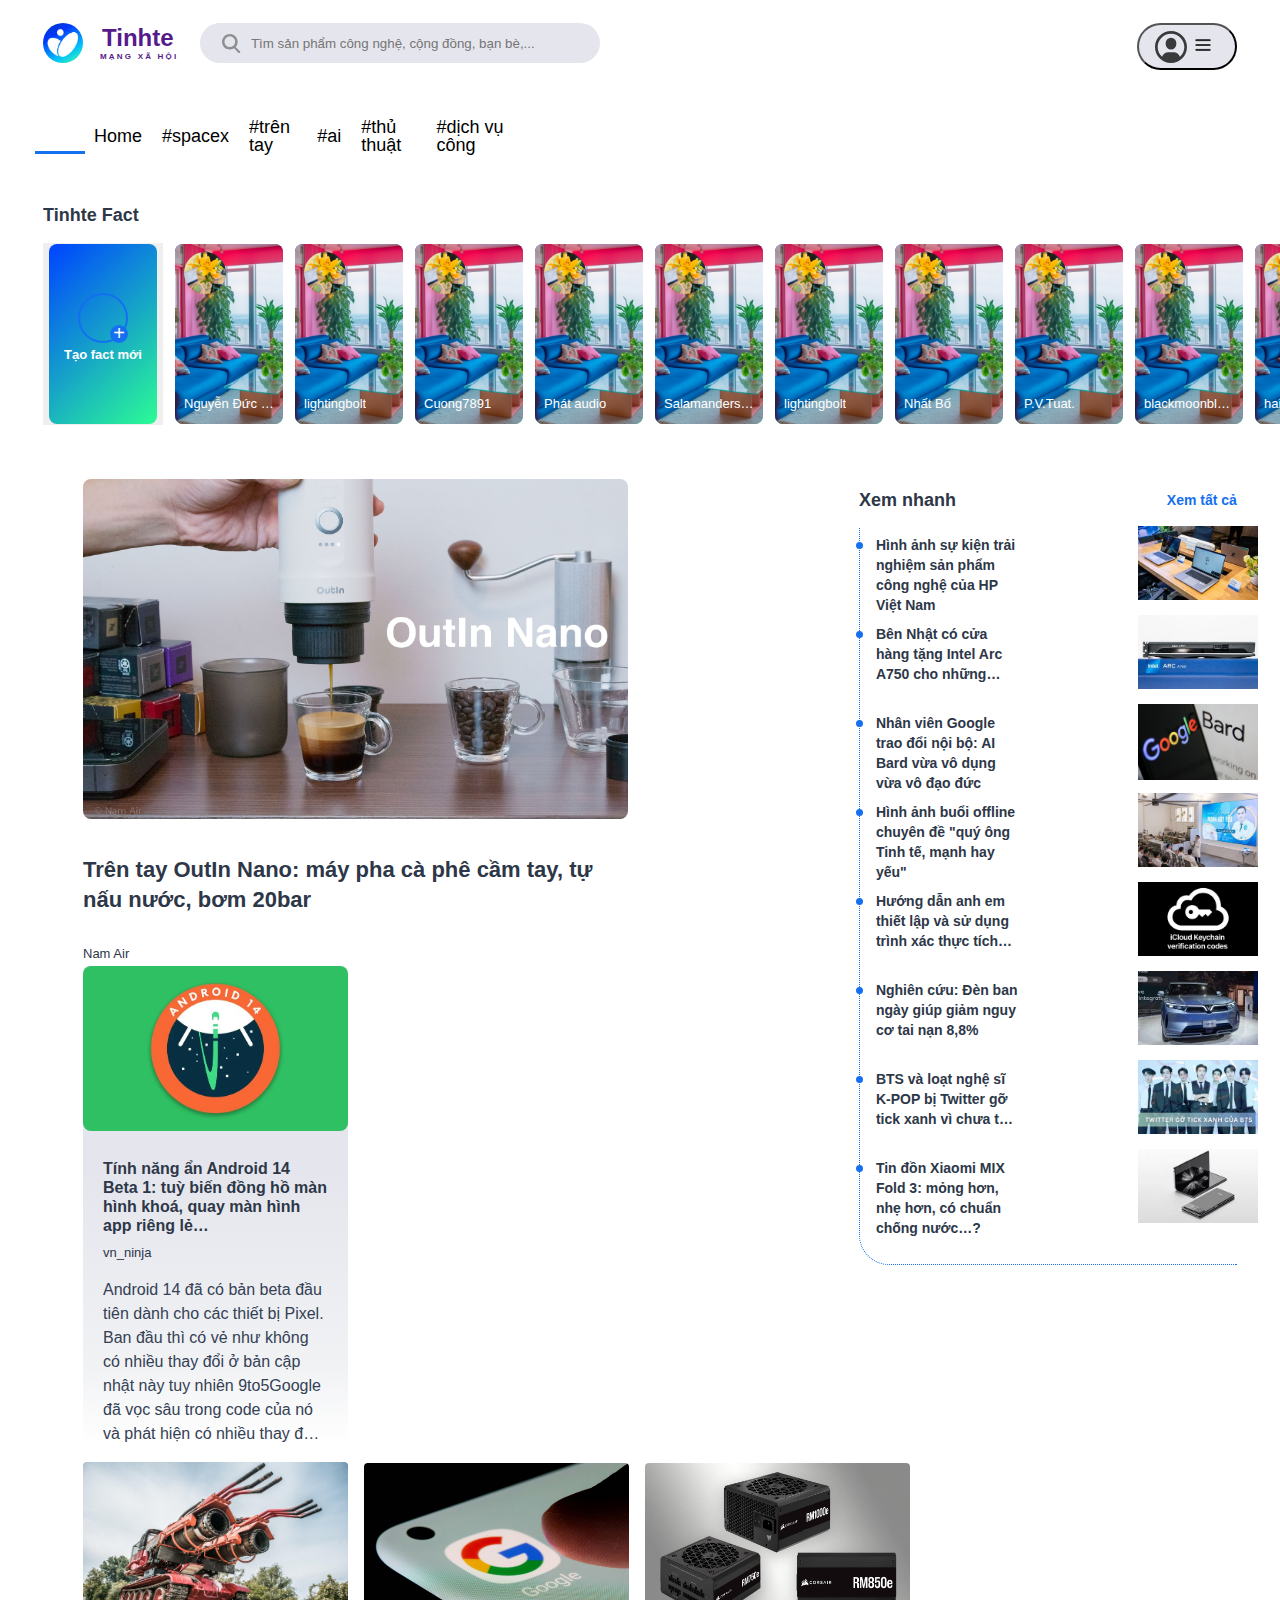
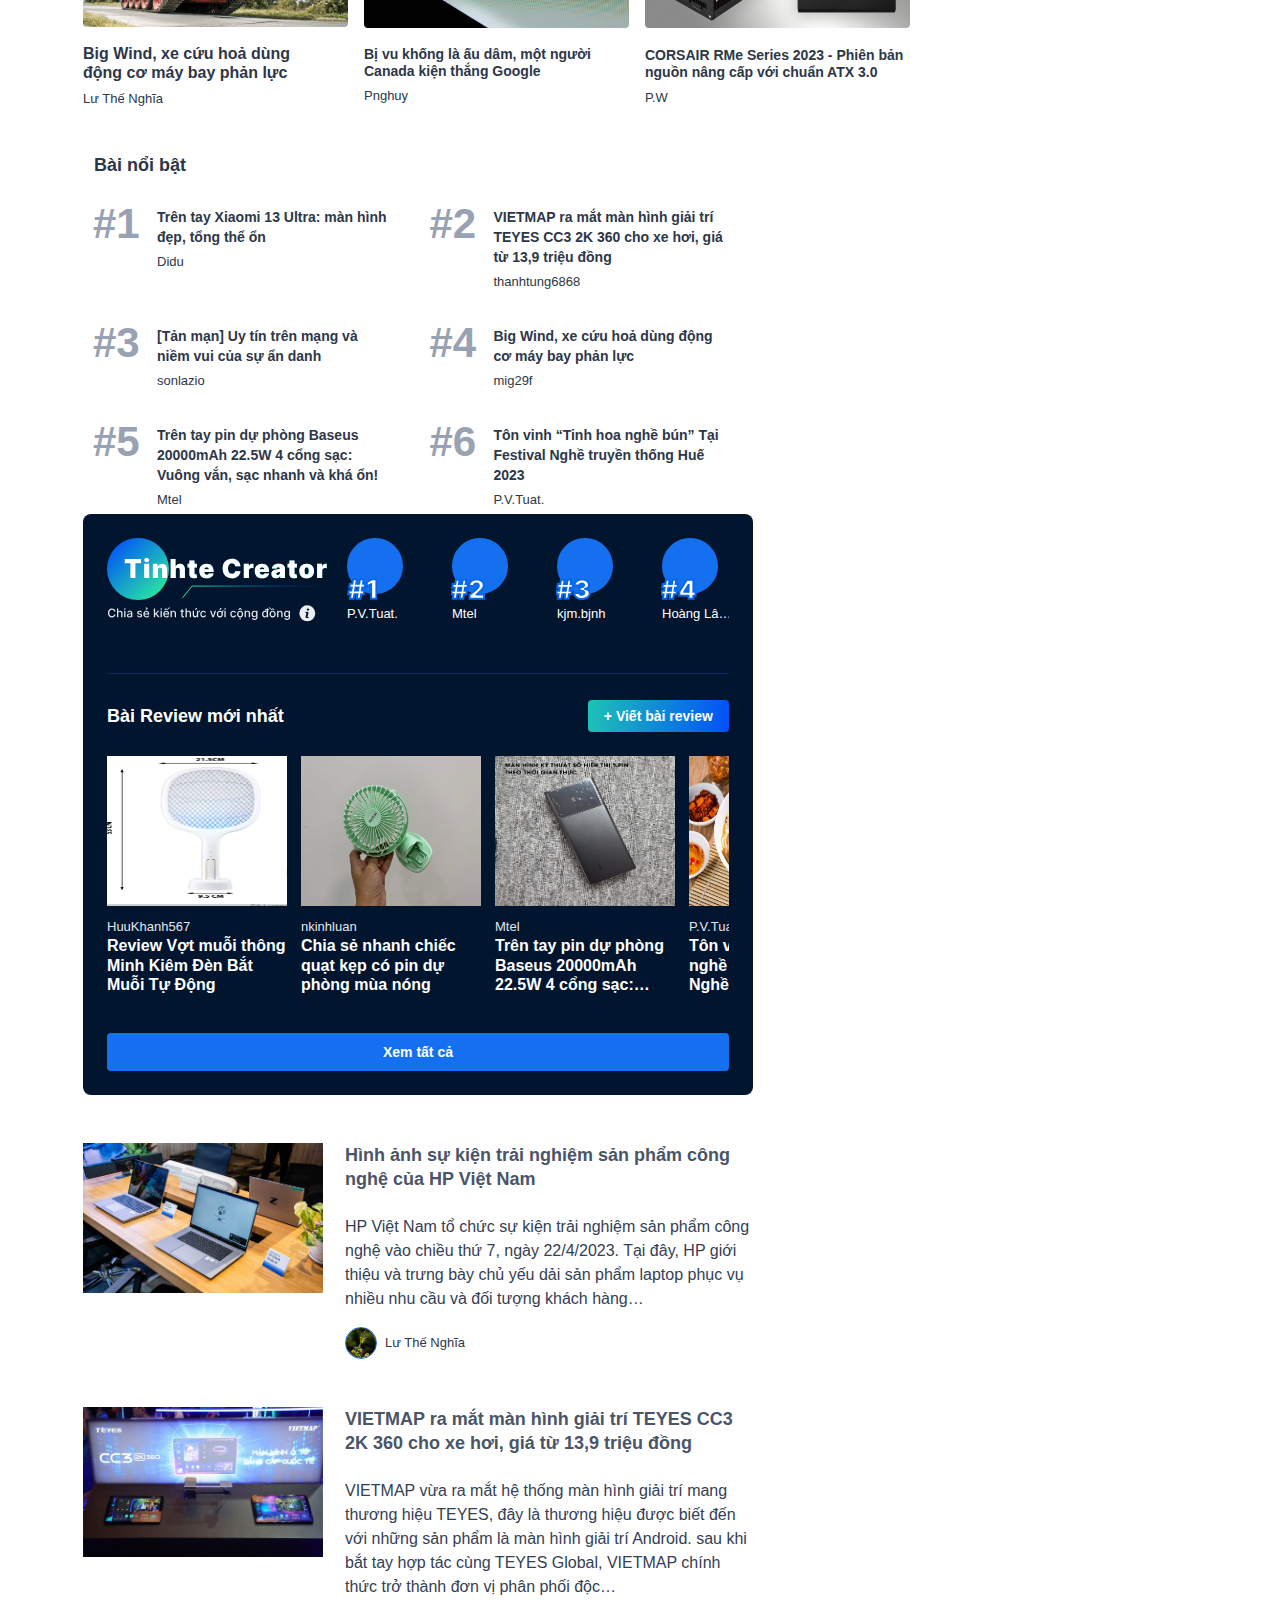
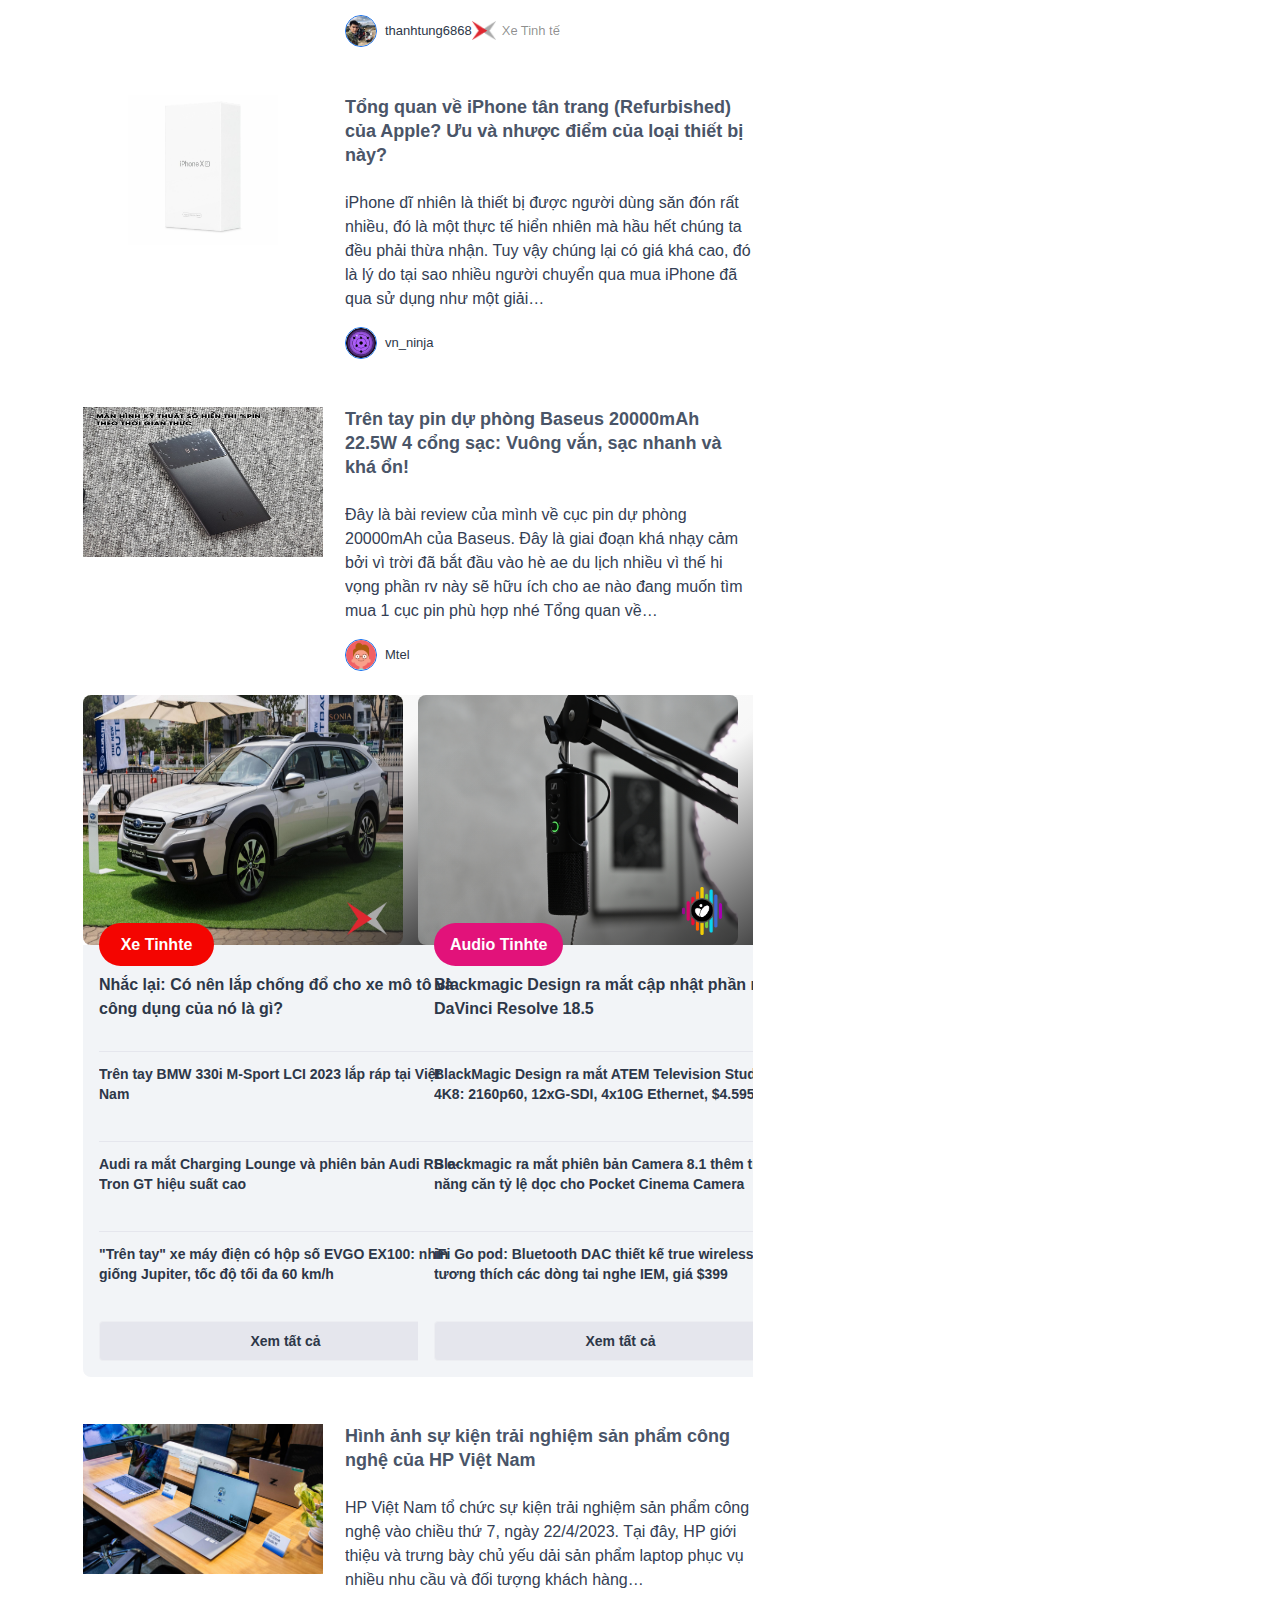
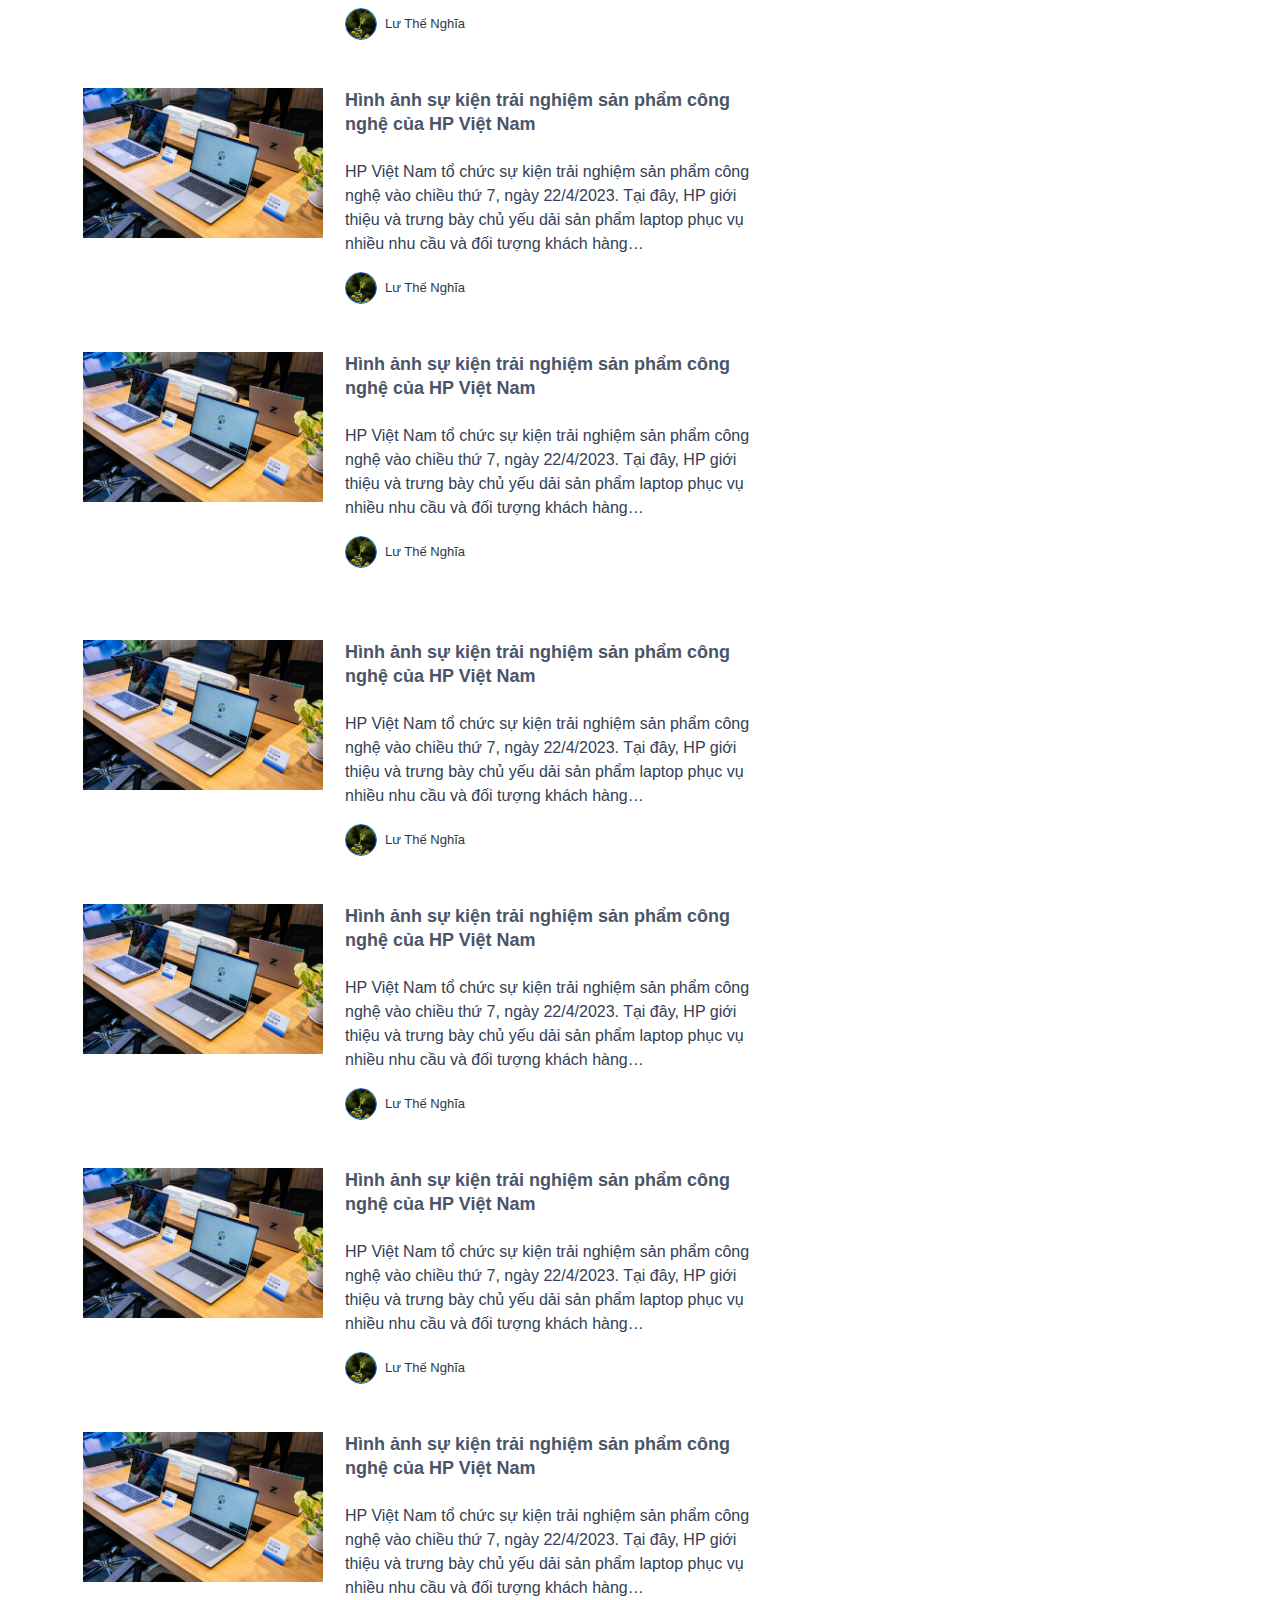
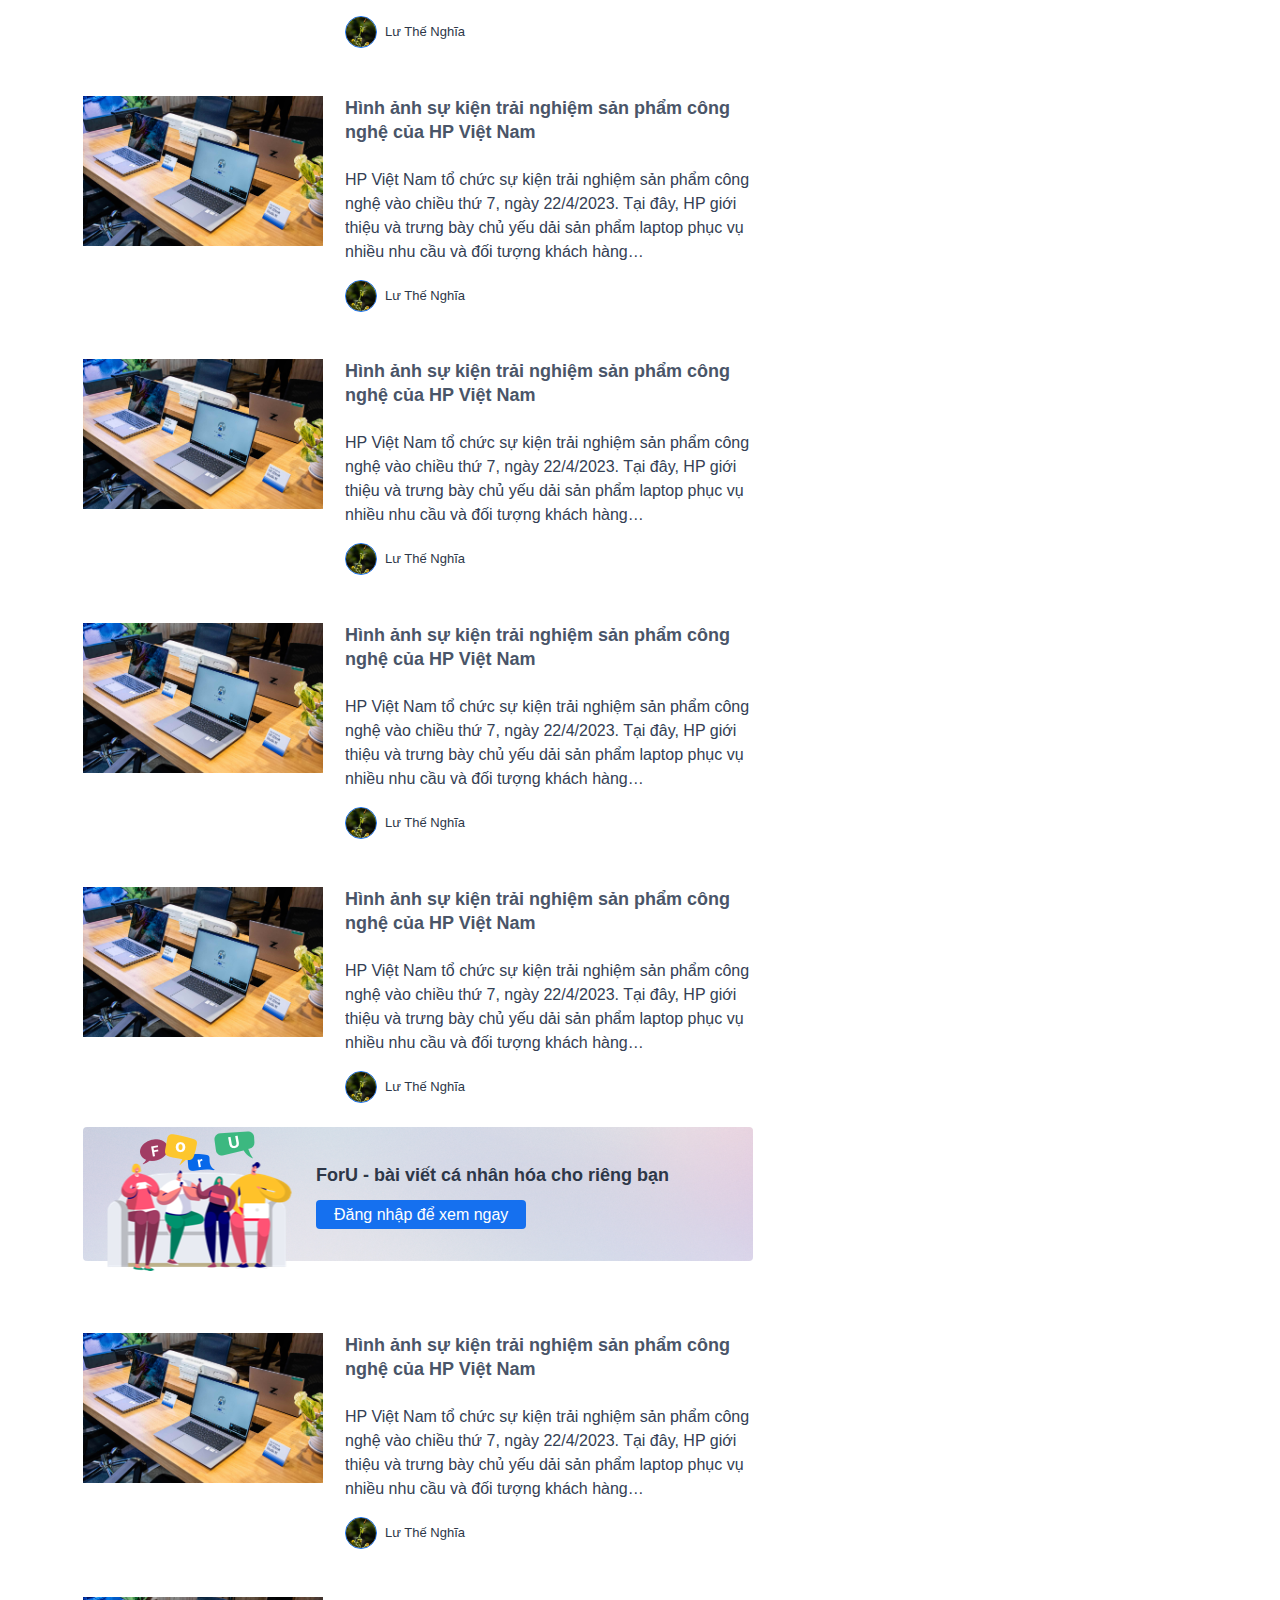
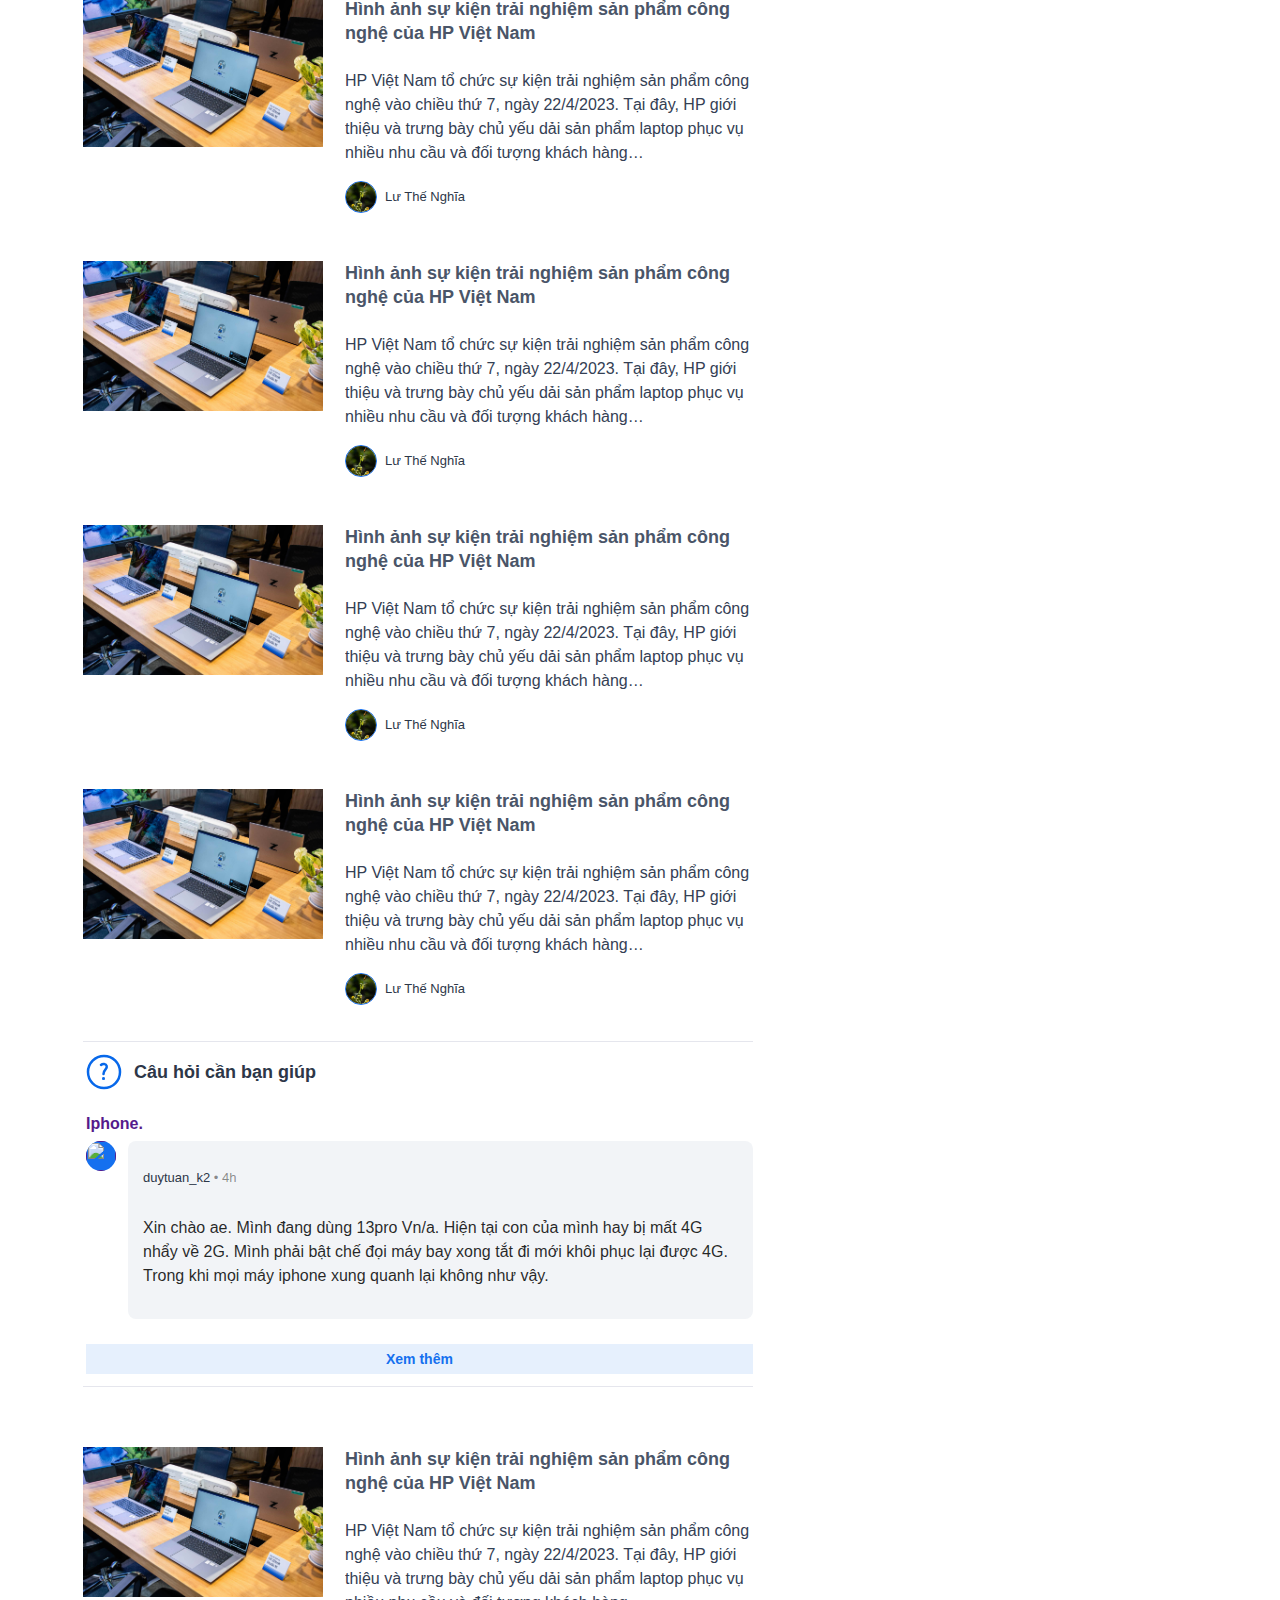
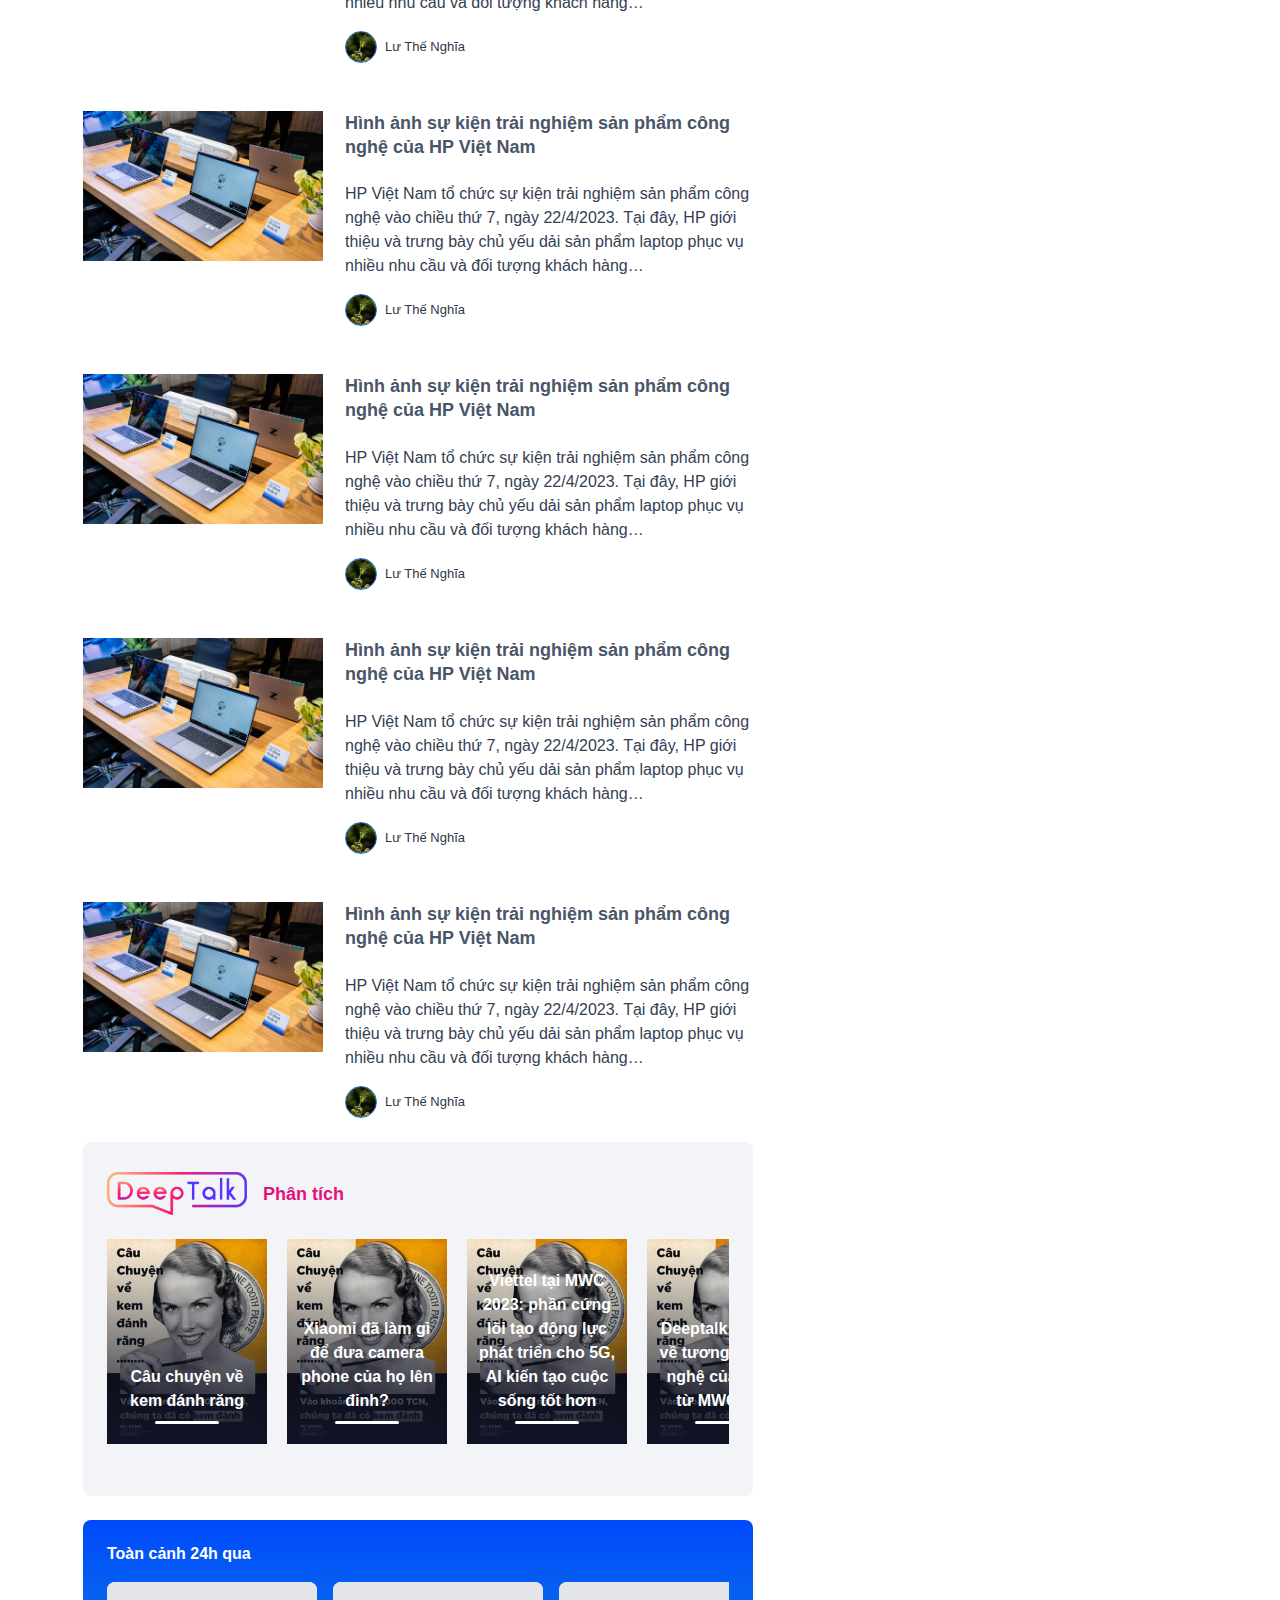
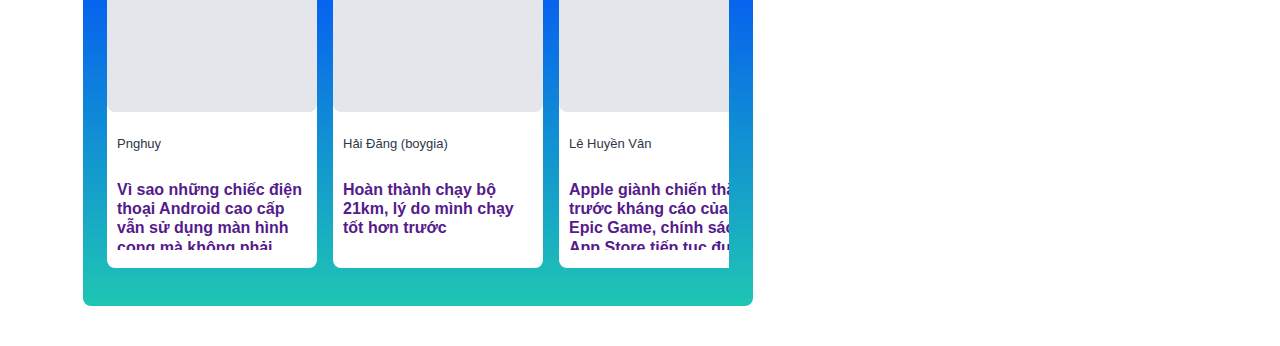
==== commit 1a5c80cf: "tinhte" ====
--- a/index.html
+++ b/index.html
@@ -2288,8 +2288,7 @@
                                         <div class="deeptalk-containers">
                                             <div class="header-container">
                                                 <a href="" class="line-deeptalk">
-                                                    <img src="/images/logo-dt.png"
-                                                        class="deeptalk-logo">
+                                                    <img src="/images/logo-dt.png" class="deeptalk-logo">
                                                     <span class="title-deeptalk">Phân tích</span>
                                                 </a>
                                                 <div class="left-deeptalk"></div>
@@ -2374,7 +2373,8 @@
                                                                     </div>
                                                                 </div>
                                                             </article>
-                                                        </a></div>
+                                                        </a>
+                                                    </div>
                                                     <div class="item-deeptalk">
                                                         <a href="" class="item">
                                                             <article class="">
@@ -2385,8 +2385,7 @@
                                                                         </div>
                                                                     </div>
                                                                     <div class="title-deep">
-                                                                        <span
-                                                                            class="thread-dt">MWC là
+                                                                        <span class="thread-dt">MWC là
                                                                             gì? Những khoảnh khắc rúng động trong lịch
                                                                             sử MWC</span>
                                                                         <div class="under-dt"></div>
@@ -2443,8 +2442,7 @@
                                                                             <img src="/images/kem.jpg" class="img-dt">
                                                                         </div>
                                                                     </div>
-                                                                    <div class="title-deep"><span
-                                                                            class="thread-dt">Công
+                                                                    <div class="title-deep"><span class="thread-dt">Công
                                                                             nghệ xe tự lái đã đi tới đâu?</span>
                                                                         <div class="under-dt"></div>
                                                                     </div>
@@ -2492,6 +2490,232 @@
                                                     </div>
                                                 </div>
 
+                                            </div>
+                                        </div>
+                                        <br class="">
+
+                                        <div class="top-hot-news">
+                                            <div class="header-hot">
+                                                <h4 class="heading-hot title-hot">Toàn cảnh
+                                                    24h qua</h4>
+                                            </div>
+                                            <div class="slider-hot tinhte-hot">
+                                                <a href="" class="item-hot">
+                                                    <article class="article-hot">
+                                                        <div class="thumbnail-hot">
+                                                            <div class="wrapper-hot">
+                                                                <div class="thumb-hot border-hot">
+                                                                    <img src="/images/header1.jpg" class="image-hot">
+                                                                </div>
+                                                            </div>
+                                                        </div>
+                                                        <div class="content-hot">
+                                                            <p class="info">
+                                                                <span class="author-hot">Pnghuy</span>
+                                                            </p>
+                                                            <h5 class="thread-hot">
+                                                                <span class="">Vì sao những chiếc
+                                                                    điện thoại
+                                                                    Android cao cấp vẫn sử dụng màn hình cong mà không
+                                                                    phải phẳng?</span>
+                                                            </h5>
+                                                        </div>
+                                                    </article>
+                                                </a>
+                                                <a href="" class="item-hot">
+                                                    <article class="article-hot">
+                                                        <div class="thumbnail-hot">
+                                                            <div class="wrapper-hot">
+                                                                <div class="thumb-hot border-hot">
+                                                                    <img src="/images/header1.jpg" class="image-hot">
+                                                                </div>
+                                                            </div>
+                                                        </div>
+                                                        <div class="content-hot">
+                                                            <p class="info">
+                                                                <span class="author-hot">Hải Đăng
+                                                                    (boygia)</span>
+                                                            </p>
+                                                            <h5 class="thread-hot">
+                                                                <span class="">Hoàn thành chạy bộ
+                                                                    21km, lý do
+                                                                    mình chạy tốt hơn trước</span>
+                                                            </h5>
+                                                        </div>
+                                                    </article>
+                                                </a>
+                                                <a href="" class="item-hot">
+                                                    <article class="article-hot">
+                                                        <div class="thumbnail-hot">
+                                                            <div class="wrapper-hot">
+                                                                <div class="thumb-hot border-hot">
+                                                                    <img src="/images/header1.jpg" class="image-hot">
+                                                                </div>
+                                                            </div>
+                                                        </div>
+                                                        <div class="content-hot">
+                                                            <p class="info">
+                                                                <span class="author-hot">Lê Huyền Vân</span>
+                                                            </p>
+                                                            <h5 class="thread-hot">
+                                                                <span class="">Apple giành chiến
+                                                                    thắng trước
+                                                                    kháng cáo của Epic Game, chính sách App Store tiếp
+                                                                    tục được duy trì</span>
+                                                            </h5>
+                                                        </div>
+                                                    </article>
+                                                </a>
+                                                <a href="" class="item-hot">
+                                                    <article class="article-hot">
+                                                        <div class="thumbnail-hot">
+                                                            <div class="wrapper-hot">
+                                                                <div class="thumb-hot border-hot">
+                                                                    <img src="/images/header1.jpg" class="image-hot">
+                                                                </div>
+                                                            </div>
+                                                        </div>
+                                                        <div class="content-hot">
+                                                            <p class="info">
+                                                                <span class="author-hot">Huy Trần 8848</span>
+                                                            </p>
+                                                            <h5 class="thread-hot">
+                                                                <span class="">Chia sẻ: Một vài
+                                                                    kinh nghiệm
+                                                                    chọn xe đạp cho người mới bắt đầu</span>
+                                                            </h5>
+                                                        </div>
+                                                    </article>
+                                                </a>
+                                                <a href="" class="item-hot">
+                                                    <article class="article-hot">
+                                                        <div class="thumbnail-hot">
+                                                            <div class="wrapper-hot">
+                                                                <div class="thumb-hot border-hot">
+                                                                    <img src="/images/header1.jpg" class="image-hot">
+                                                                </div>
+                                                            </div>
+                                                        </div>
+                                                        <div class="content-hot">
+                                                            <p class="info">
+                                                                <span class="author-hot">ndminhduc</span>
+                                                            </p>
+                                                            <h5 class="thread-hot">
+                                                                <span class="">Trên tay Huawei Mate
+                                                                    X3: mua 1
+                                                                    được 2</span>
+                                                            </h5>
+                                                        </div>
+                                                    </article>
+                                                </a>
+                                                <a href="" class="item-hot">
+                                                    <article class="article-hot">
+                                                        <div class="thumbnail-hot">
+                                                            <div class="wrapper-hot">
+                                                                <div class="thumb-hot border-hot">
+                                                                    <img src="/images/header1.jpg" class="image-hot">
+                                                                </div>
+                                                            </div>
+                                                        </div>
+                                                        <div class="content-hot">
+                                                            <p class="info">
+                                                                <span class="author-hot">Tuanhtran</span>
+                                                            </p>
+                                                            <h5 class="thread-hot">
+                                                                <span class="">Hướng dẫn anh em
+                                                                    thiết lập và
+                                                                    sử dụng trình xác thực 2FA được tích hợp sẵn trên
+                                                                    các thiết bị Apple</span>
+                                                            </h5>
+                                                        </div>
+                                                    </article>
+                                                </a>
+                                                <a href="" class="item-hot">
+                                                    <article class="article-hot">
+                                                        <div class="thumbnail-hot">
+                                                            <div class="wrapper-hot">
+                                                                <div class="thumb-hot border-hot">
+                                                                    <img src="/images/header1.jpg" class="image-hot">
+                                                                </div>
+                                                            </div>
+                                                        </div>
+                                                        <div class="content-hot">
+                                                            <p class="info">
+                                                                <span class="author-hot">Hoàng Hải.</span>
+                                                            </p>
+                                                            <h5 class="thread-hot">
+                                                                <span class="">Review nhanh camera
+                                                                    Xiaomi 13
+                                                                    Ultra: Phơi sáng, chân dung, chế độ chụp
+                                                                    đêm...</span>
+                                                            </h5>
+                                                        </div>
+                                                    </article>
+                                                </a>
+                                                <a href="" class="item-hot">
+                                                    <article class="article-hot">
+                                                        <div class="thumbnail-hot">
+                                                            <div class="wrapper-hot">
+                                                                <div class="thumb-hot border-hot">
+                                                                    <img src="/images/header1.jpg" class="image-hot">
+                                                                </div>
+                                                            </div>
+                                                        </div>
+                                                        <div class="content-hot">
+                                                            <p class="info">
+                                                                <span class="author-hot">Frozen Cat</span>
+                                                            </p>
+                                                            <h5 class="thread-hot">
+                                                                <span title="Truyền thông xã hội thực sự đang hấp hối"
+                                                                    class="">Truyền thông xã hội thực sự
+                                                                    đang hấp hối</span>
+                                                            </h5>
+                                                        </div>
+                                                    </article>
+                                                </a>
+                                                <a href="" class="item-hot">
+                                                    <article class="article-hot">
+                                                        <div class="thumbnail-hot">
+                                                            <div class="wrapper-hot">
+                                                                <div class="thumb-hot border-hot">
+                                                                    <img src="/images/header1.jpg" class="image-hot">
+                                                                </div>
+                                                            </div>
+                                                        </div>
+                                                        <div class="content-hot">
+                                                            <p class="info">
+                                                                <span class="author-hot">vn_ninja</span>
+                                                            </p>
+                                                            <h5 class="thread-hot">
+                                                                <span class="">Xuất hiện điểm hiệu
+                                                                    năng
+                                                                    Exynos 2400: cải tiến mạnh so với Exynos 2200, GPU
+                                                                    hơn Snapdragon 8 Gen 3?</span>
+                                                            </h5>
+                                                        </div>
+                                                    </article>
+                                                </a>
+                                                <a href="" class="item-hot">
+                                                    <article class="article-hot">
+                                                        <div class="thumbnail-hot">
+                                                            <div class="wrapper-hot">
+                                                                <div class="thumb-hot border-hot">
+                                                                    <img src="/images/header1.jpg" class="image-hot">
+                                                                </div>
+                                                            </div>
+                                                        </div>
+                                                        <div class="content-hot">
+                                                            <p class="info">
+                                                                <span class="author-hot">cuhiep</span>
+                                                            </p>
+                                                            <h5 class="thread-hot">
+                                                                <span class="">Màn hình Xiaomi 13
+                                                                    Ultra rất
+                                                                    đẹp nhưng vẫn thua đời năm ngoái một chút</span>
+                                                            </h5>
+                                                        </div>
+                                                    </article>
+                                                </a>
                                             </div>
                                         </div>
                                     </ol>
--- a/style.css
+++ b/style.css
@@ -27,6 +27,7 @@
     #2af598 -43.99%,
     #0049fd 106.14%
   );
+  --top-hot-news: linear-gradient(0deg, #2af598 -37.81%, #0049fd 100%);
 }
 
 .col-1 {
@@ -1766,4 +1767,84 @@
   margin: 8px auto 0px;
   border-radius: 15px;
   background-color: #ffffff;
-}+}
+.top-hot-news {
+  border-radius: 8px;
+  padding: 22px 24px;
+  overflow: hidden;
+  min-height: 360px;
+  background-image: var(--top-hot-news);
+}
+.header-hot {
+  display: flex;
+  flex-direction: row;
+  -webkit-box-pack: start;
+  justify-content: flex-start;
+}
+.slider-hot {
+  position: relative;
+  display: flex;
+  flex-wrap: nowrap;
+  overflow-x: auto;
+}
+.title-hot {
+  color: #ffffff;
+  margin: 0px 24px 0px 0px;
+  display: inline;
+}
+.item-hot {
+  margin: 16px 16px 16px 0px;
+  flex: 0 0 210px;
+  display: block;
+}
+.article-hot {
+  border-radius: 8px;
+  position: relative;
+  overflow: hidden;
+  background-color: #ffffff;
+}
+.content-hot {
+  padding: 10px;
+}
+.wrapper-hot {
+  position: relative;
+  width: 100%;
+}
+.thumb-hot.border-hot {
+  border-radius: 8px;
+  height: 0px;
+  padding-top: 61.9%;
+  border: 0;
+}
+.thumb-hot {
+  background-position: center;
+  background-size: cover;
+  background-repeat: no-repeat;
+  display: block;
+  margin: 0;
+  padding: 0;
+  width: 100%;
+  background-color: #e5e6ec;
+}
+img.image-hot {
+  display: block;
+  height: 100%;
+  margin: 0;
+  padding: 0;
+  width: 100%;
+}
+.thread-hot {
+  height: 70px;
+  overflow: hidden;
+}
+.thread-hot {
+  font-size: 16px;
+  font-weight: 700;
+  line-height: 1.2;
+  margin-bottom: 8px;
+}
+.author-hot {
+  color: #2d3748;
+  font-size: 13px;
+  line-height: 18px;
+}
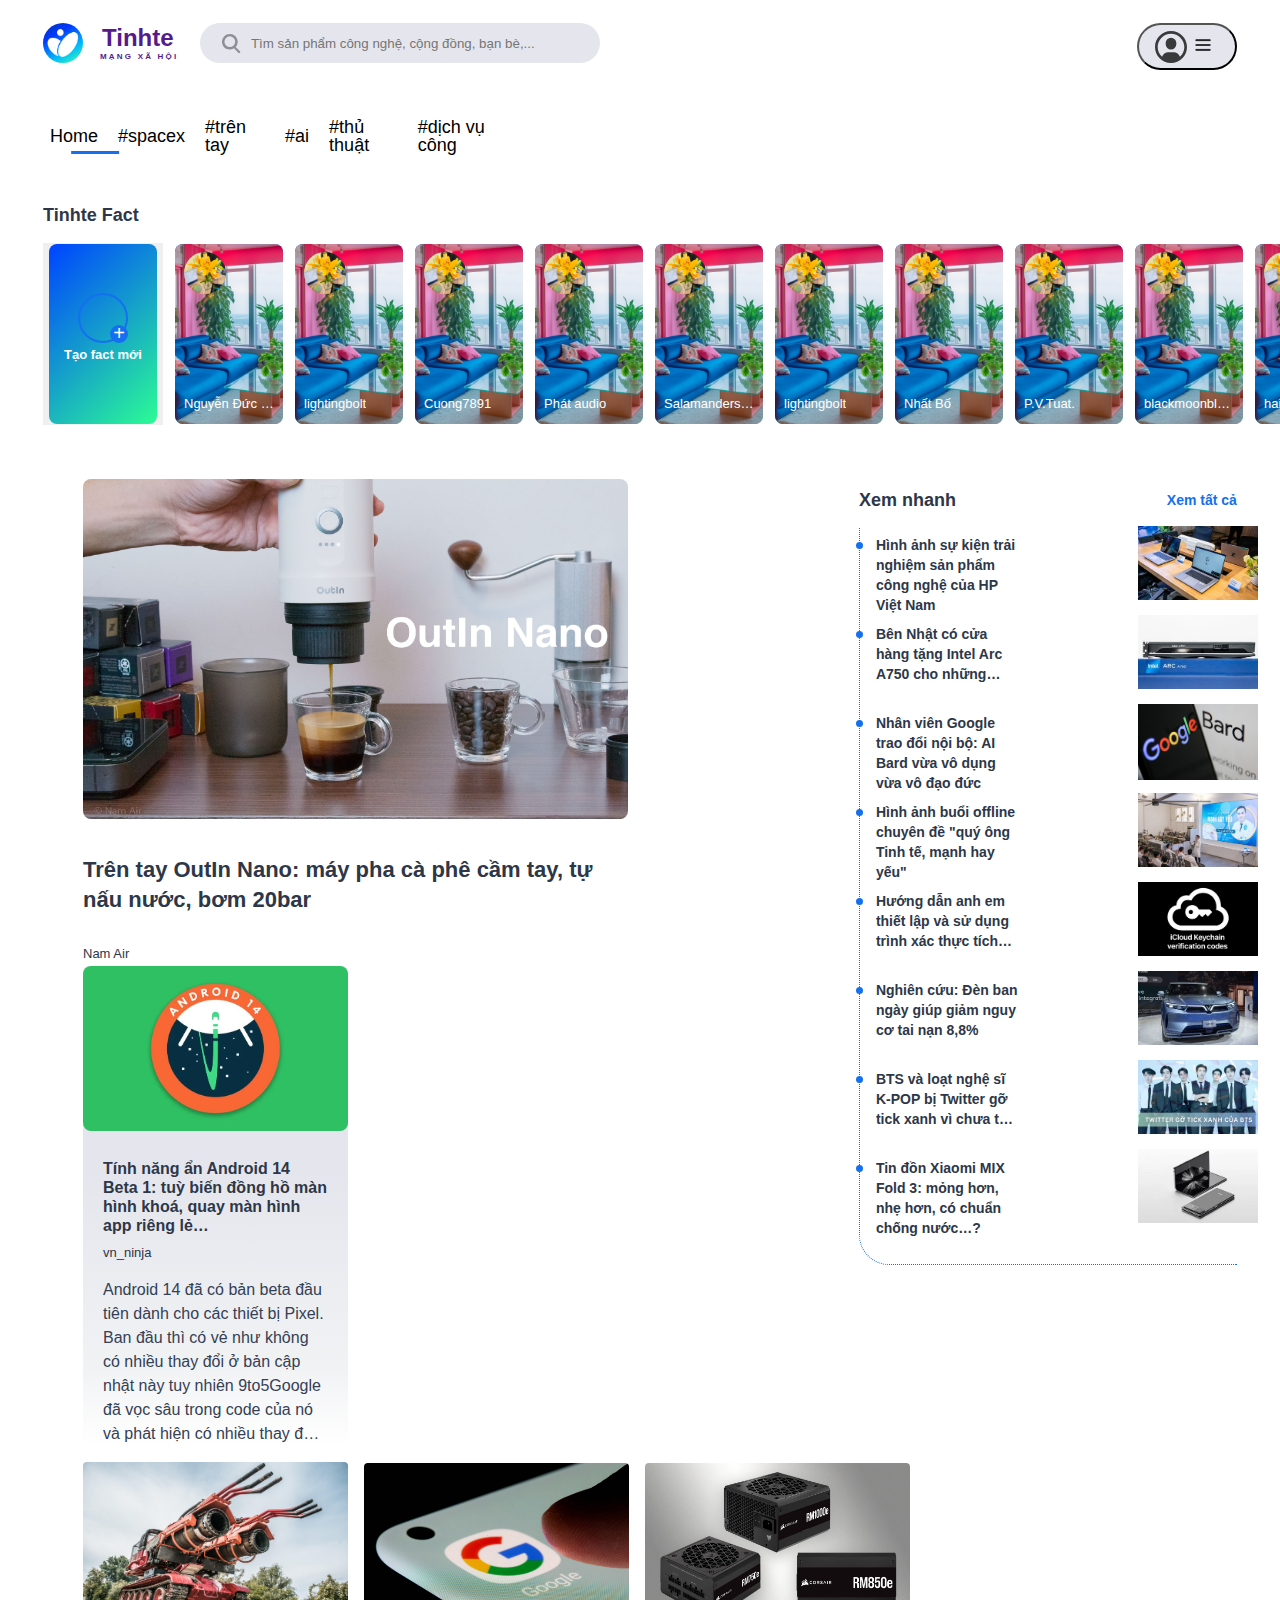
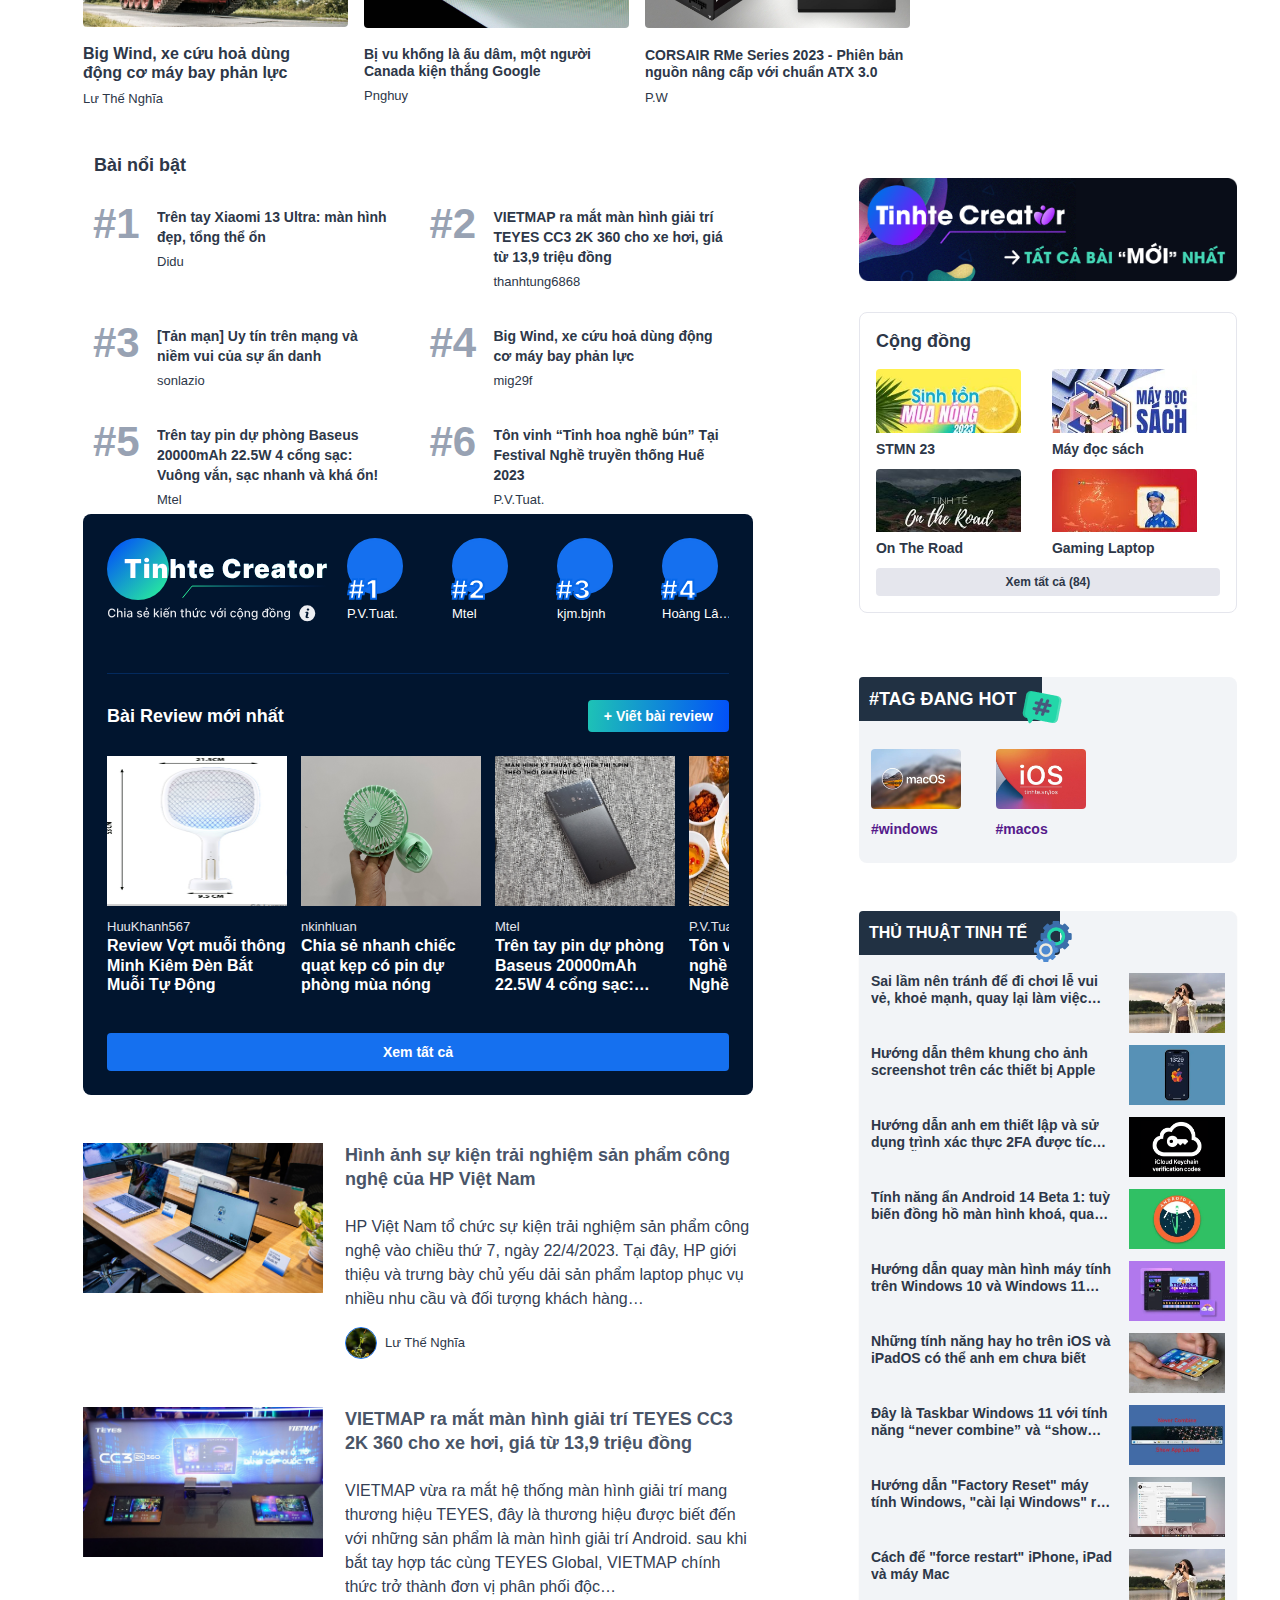
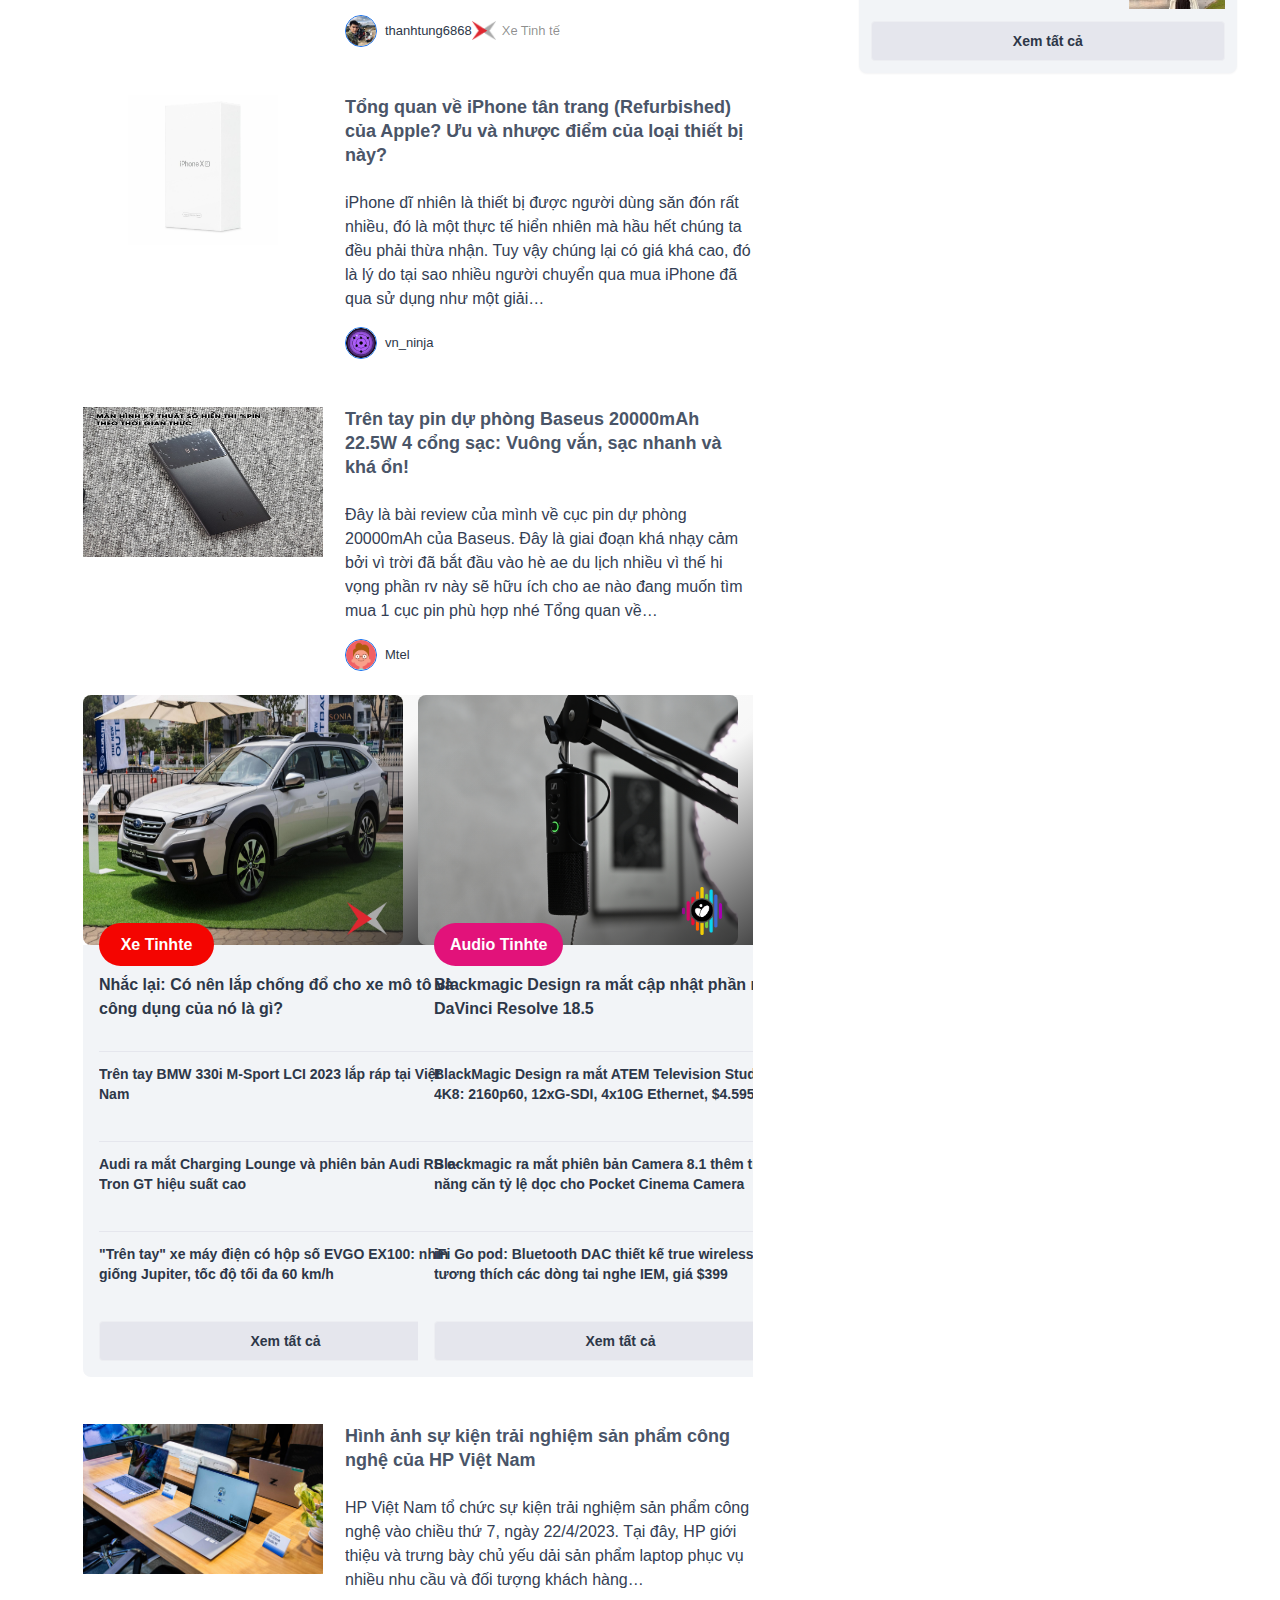
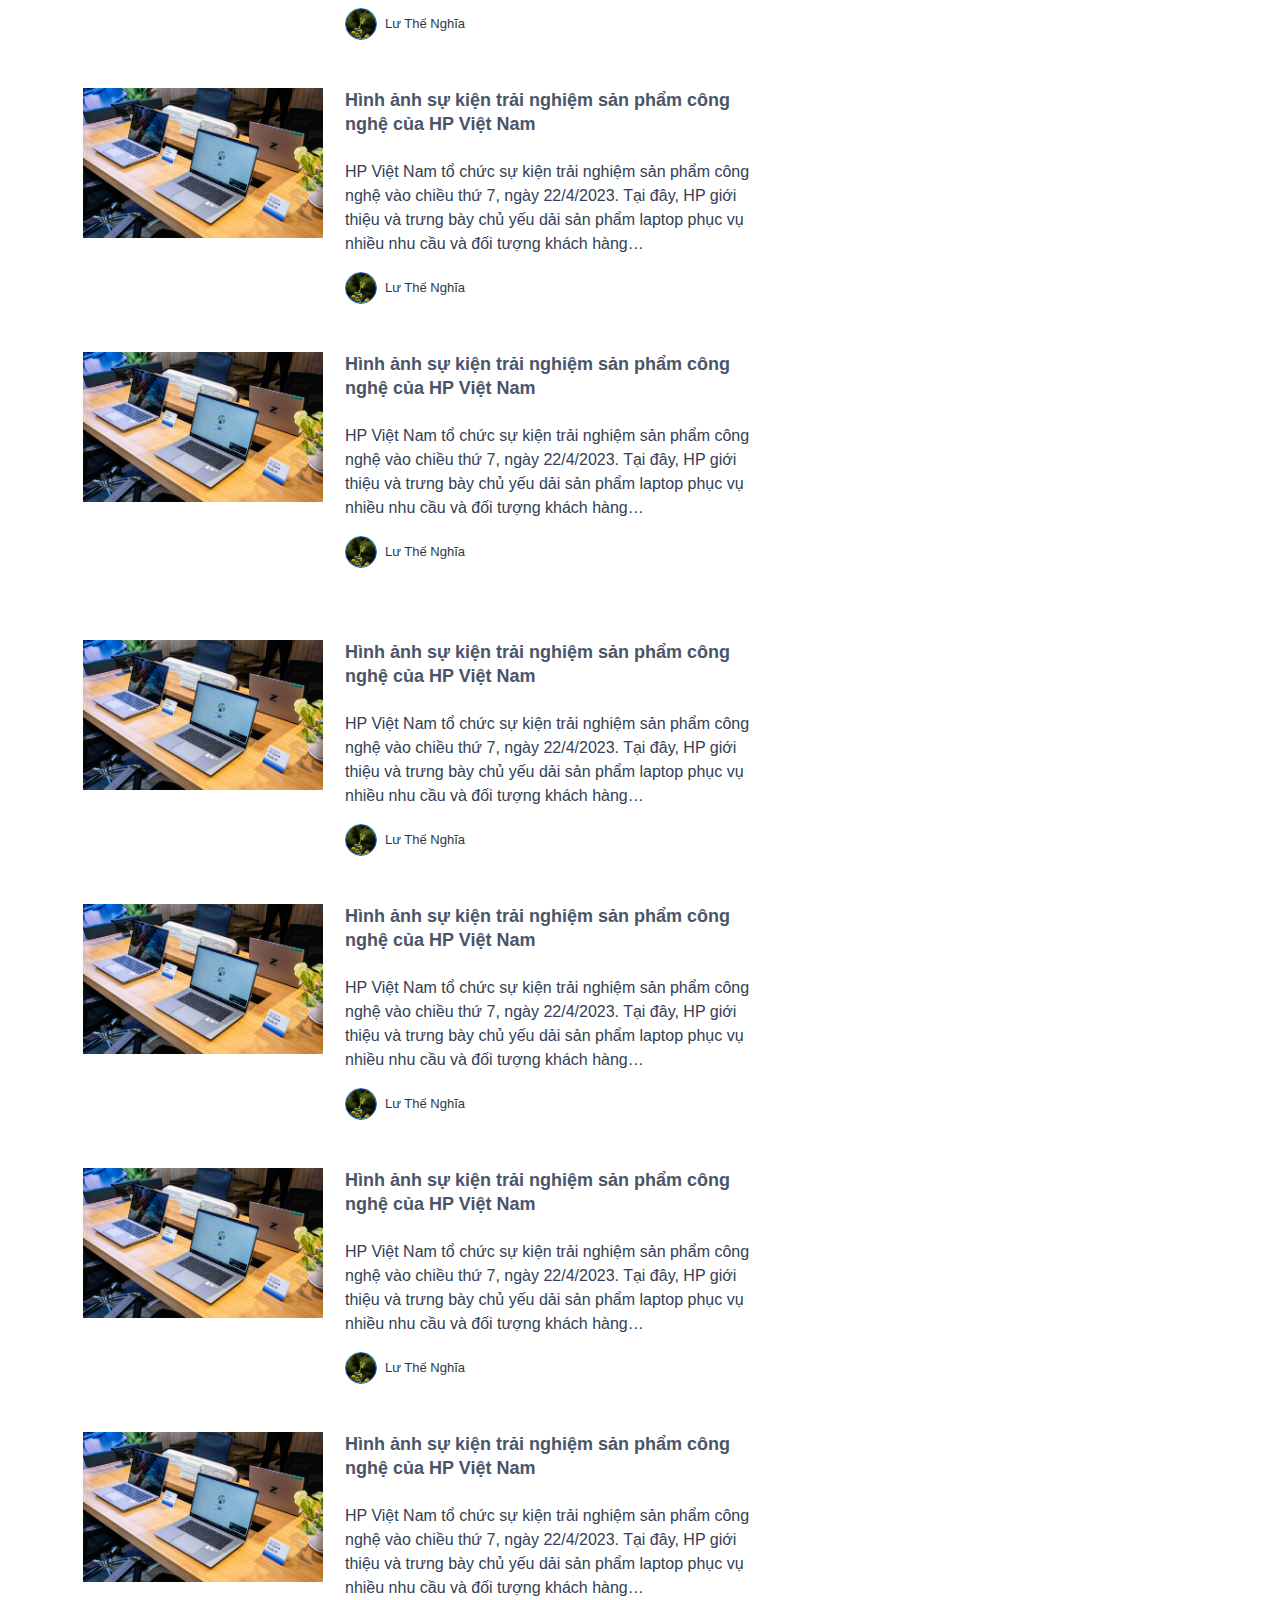
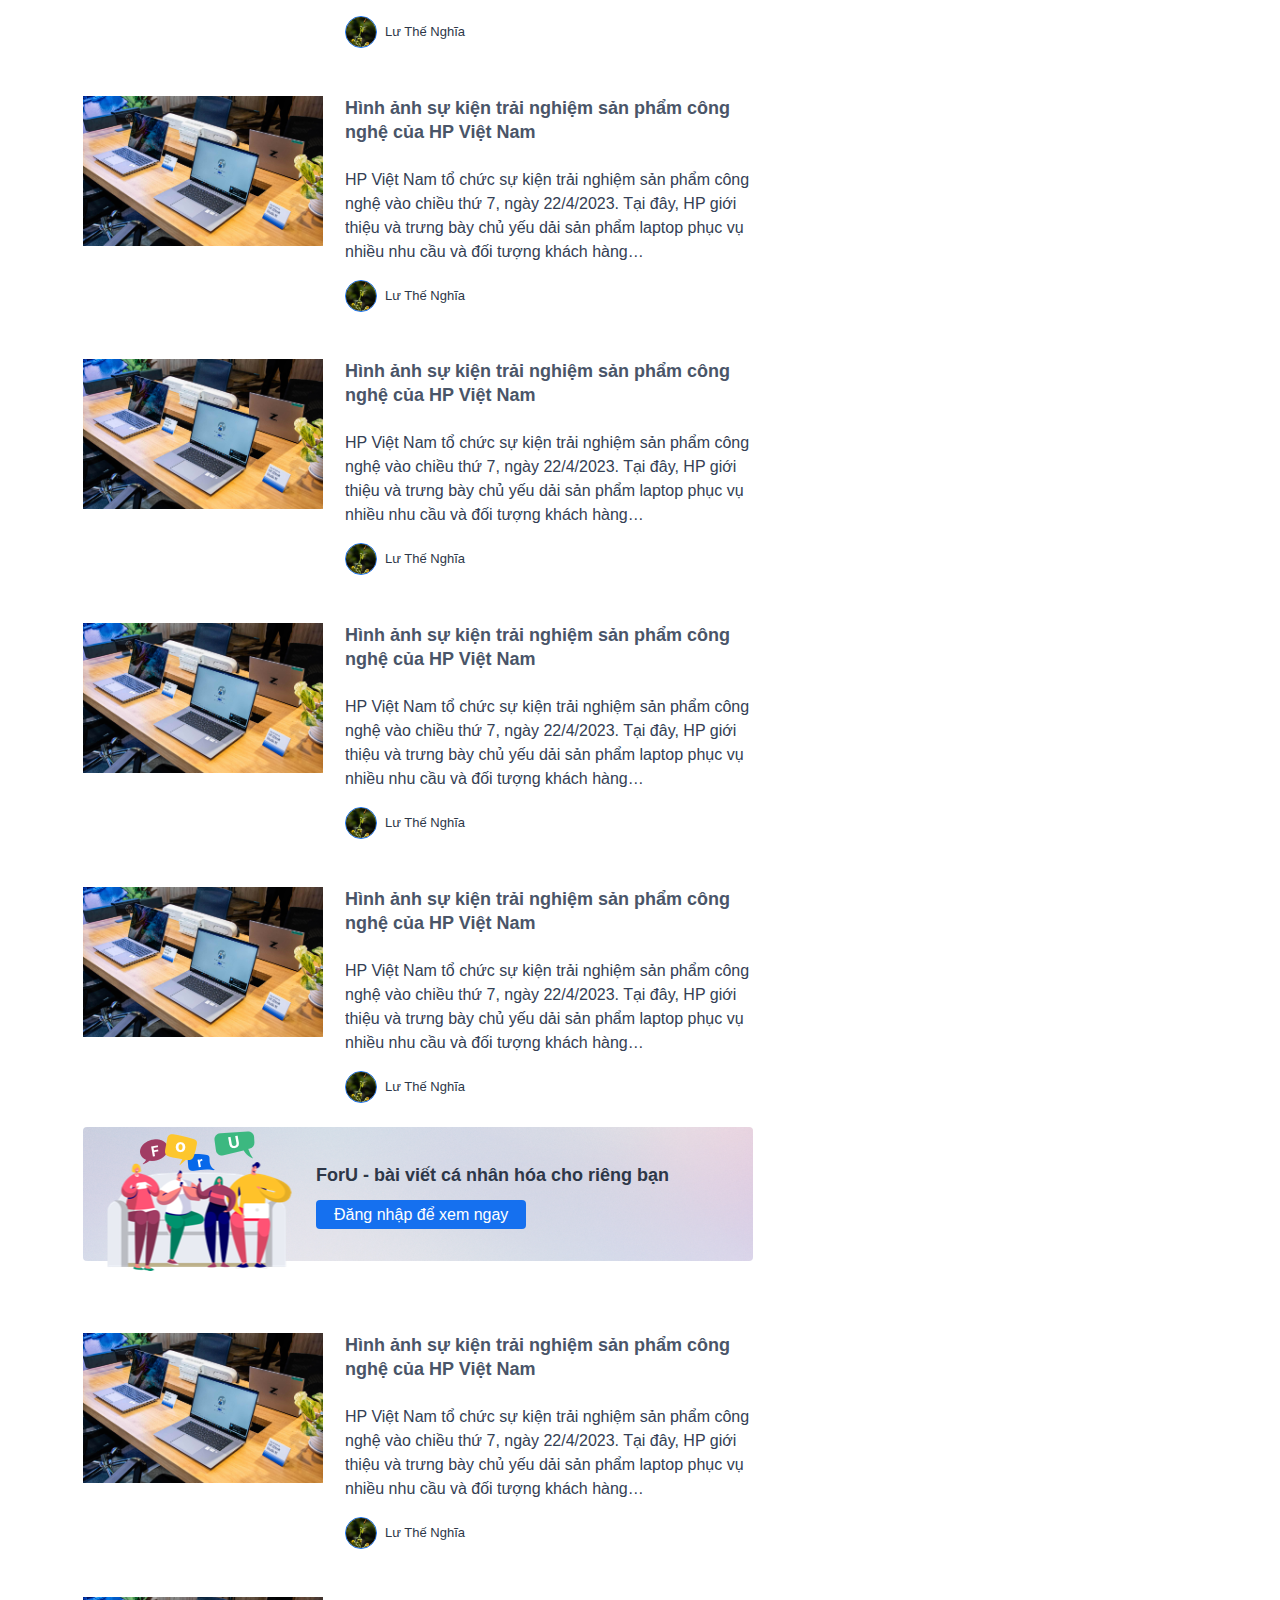
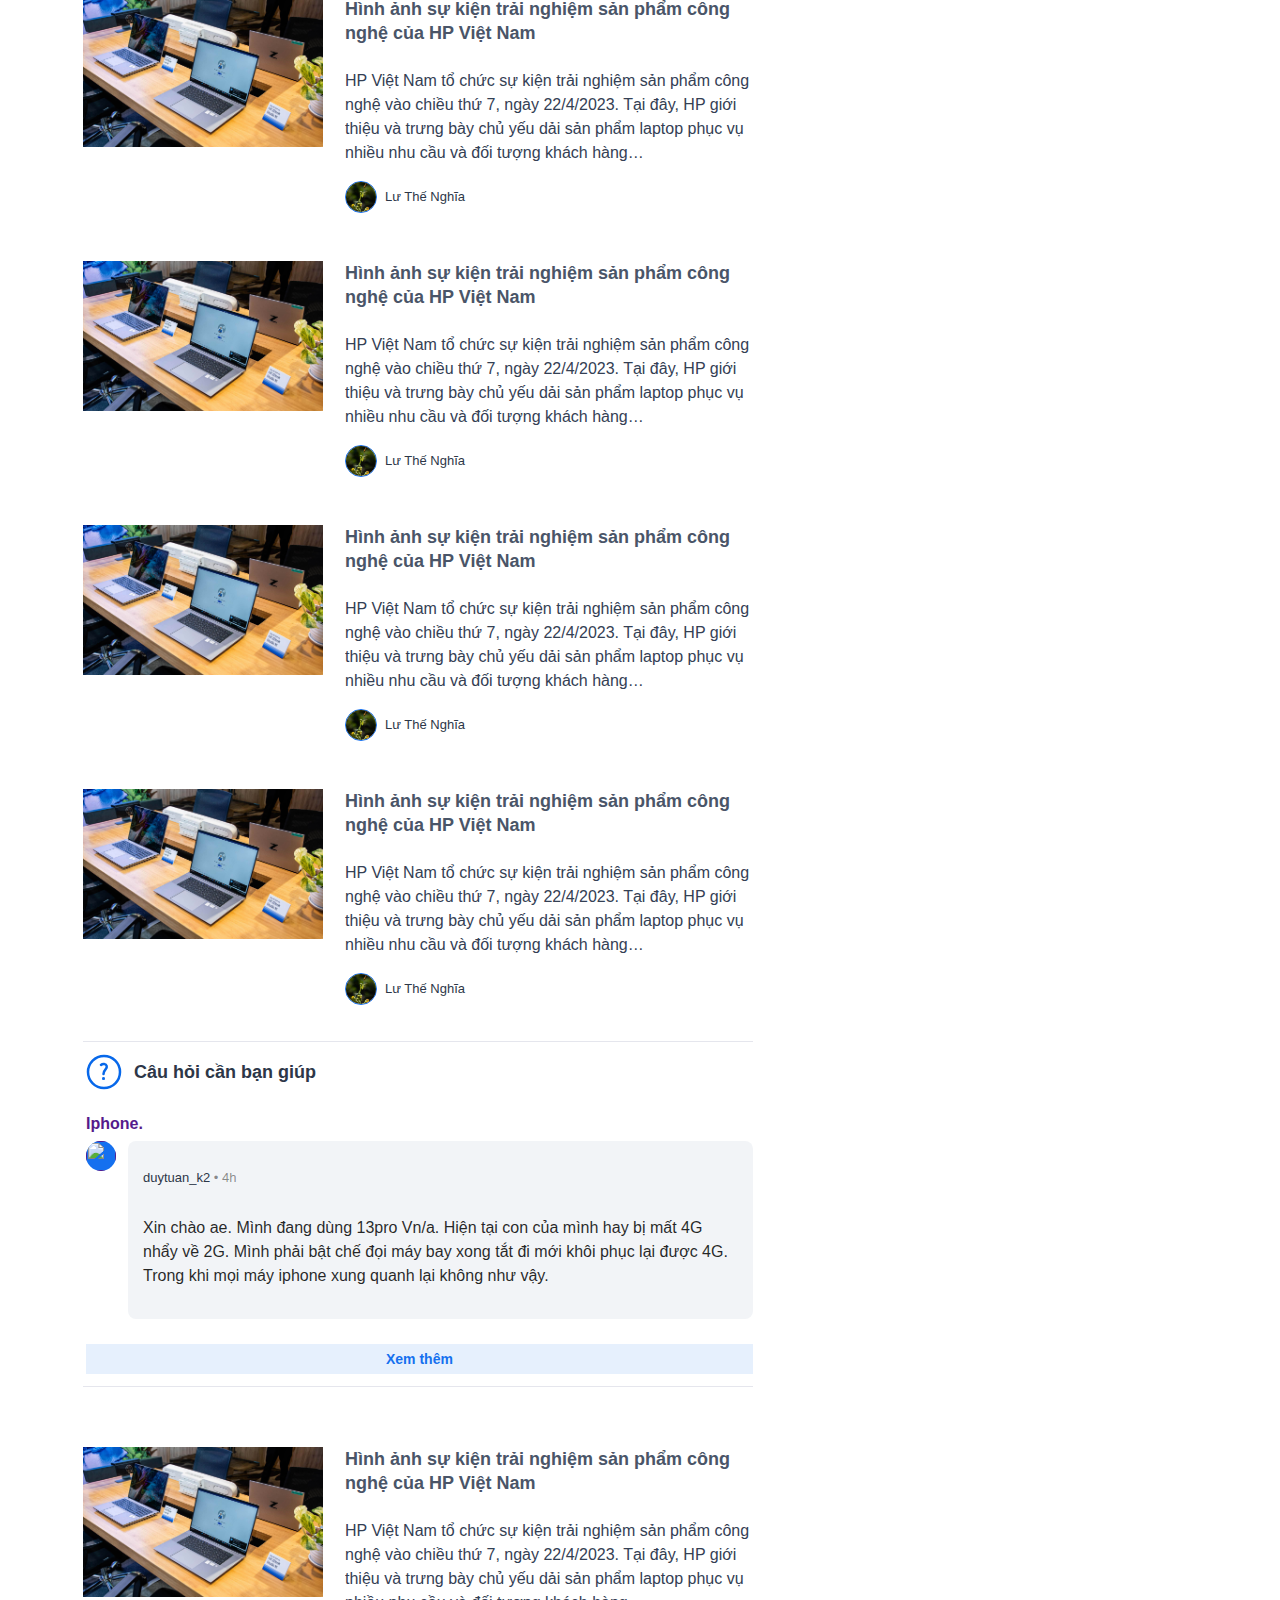
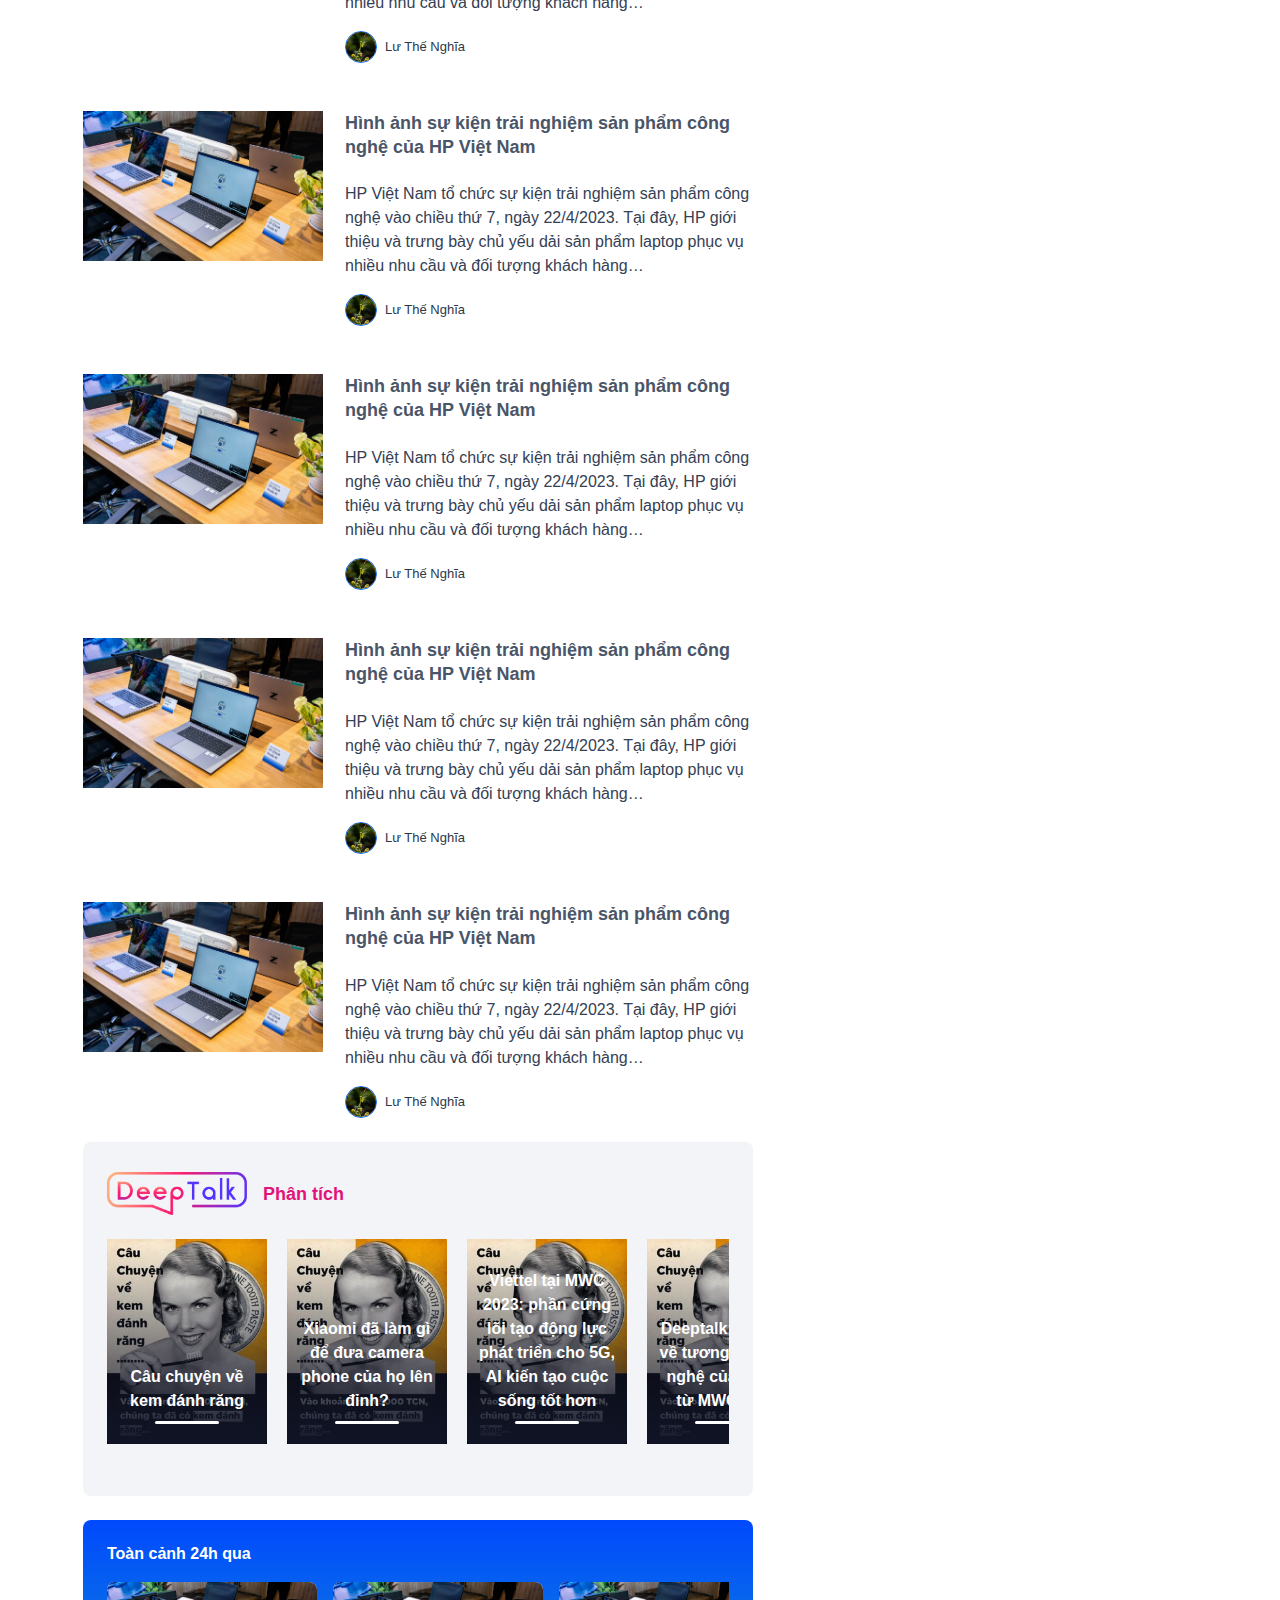
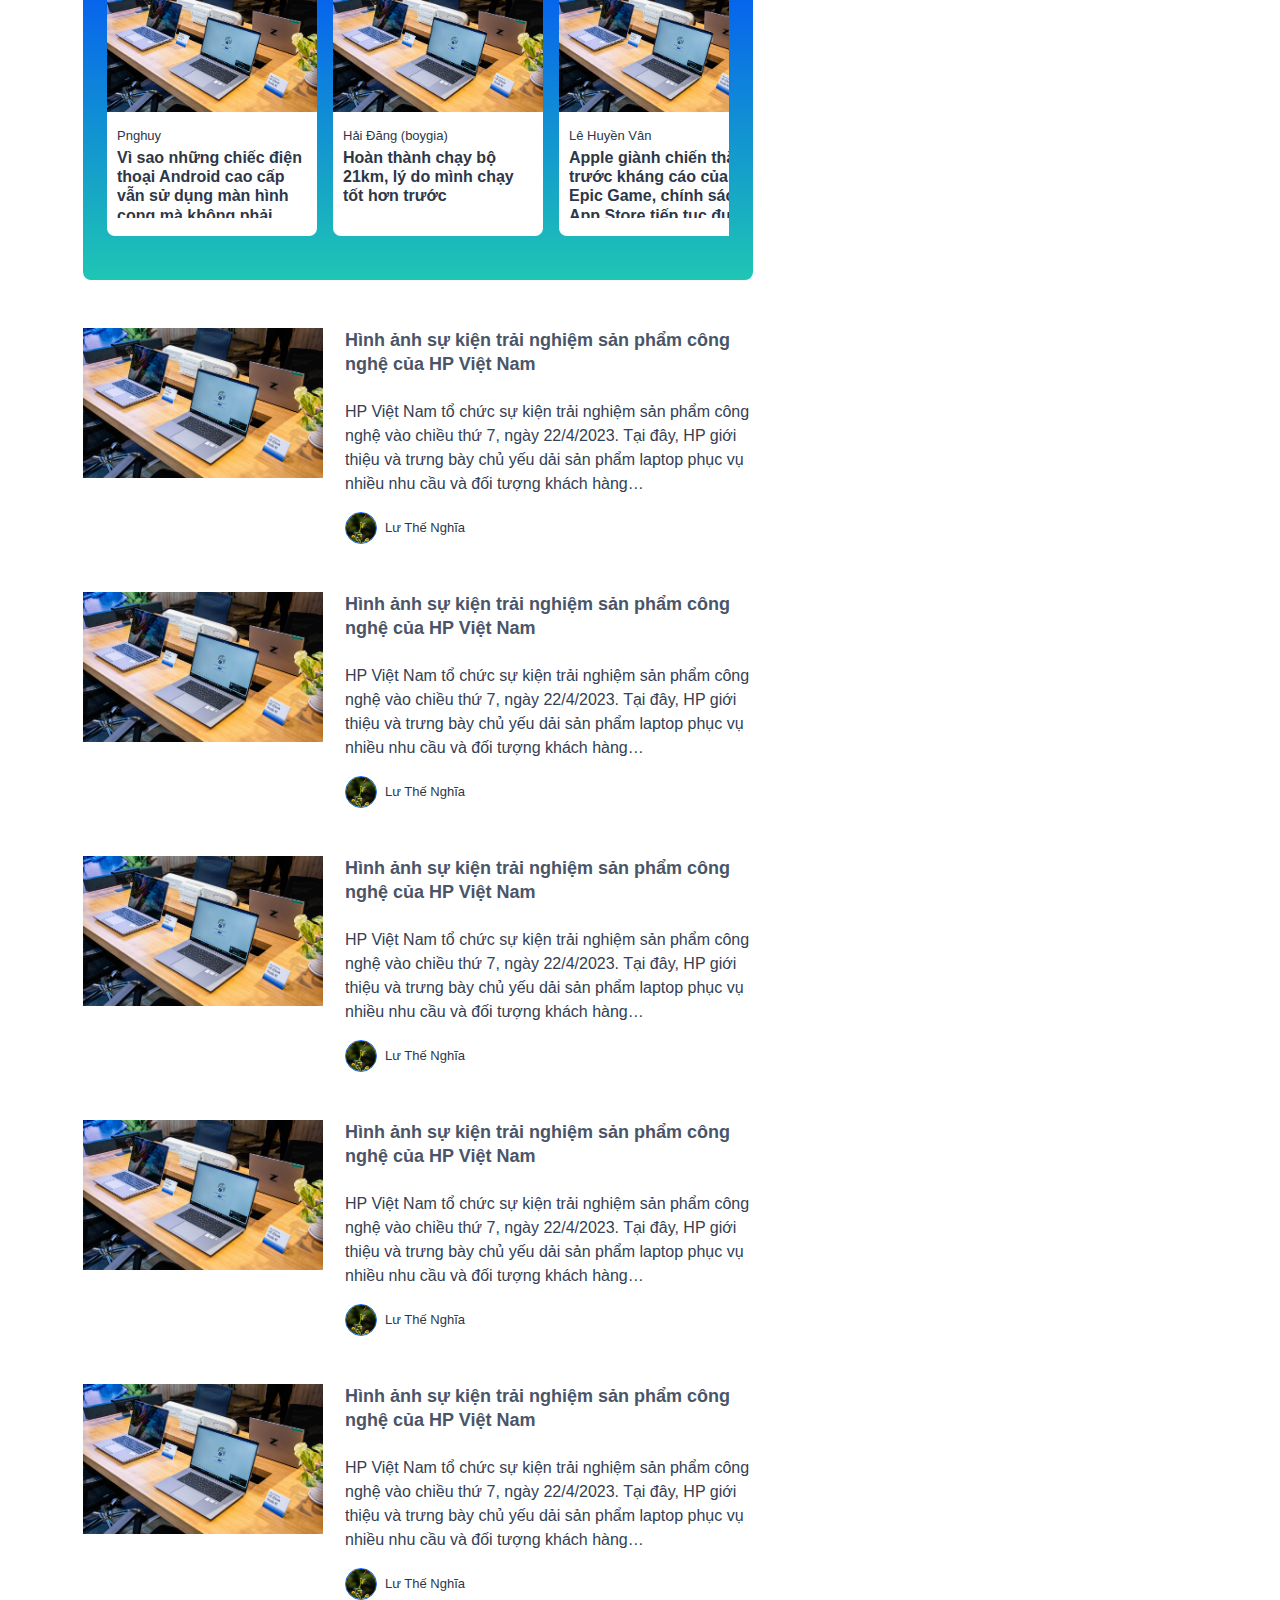
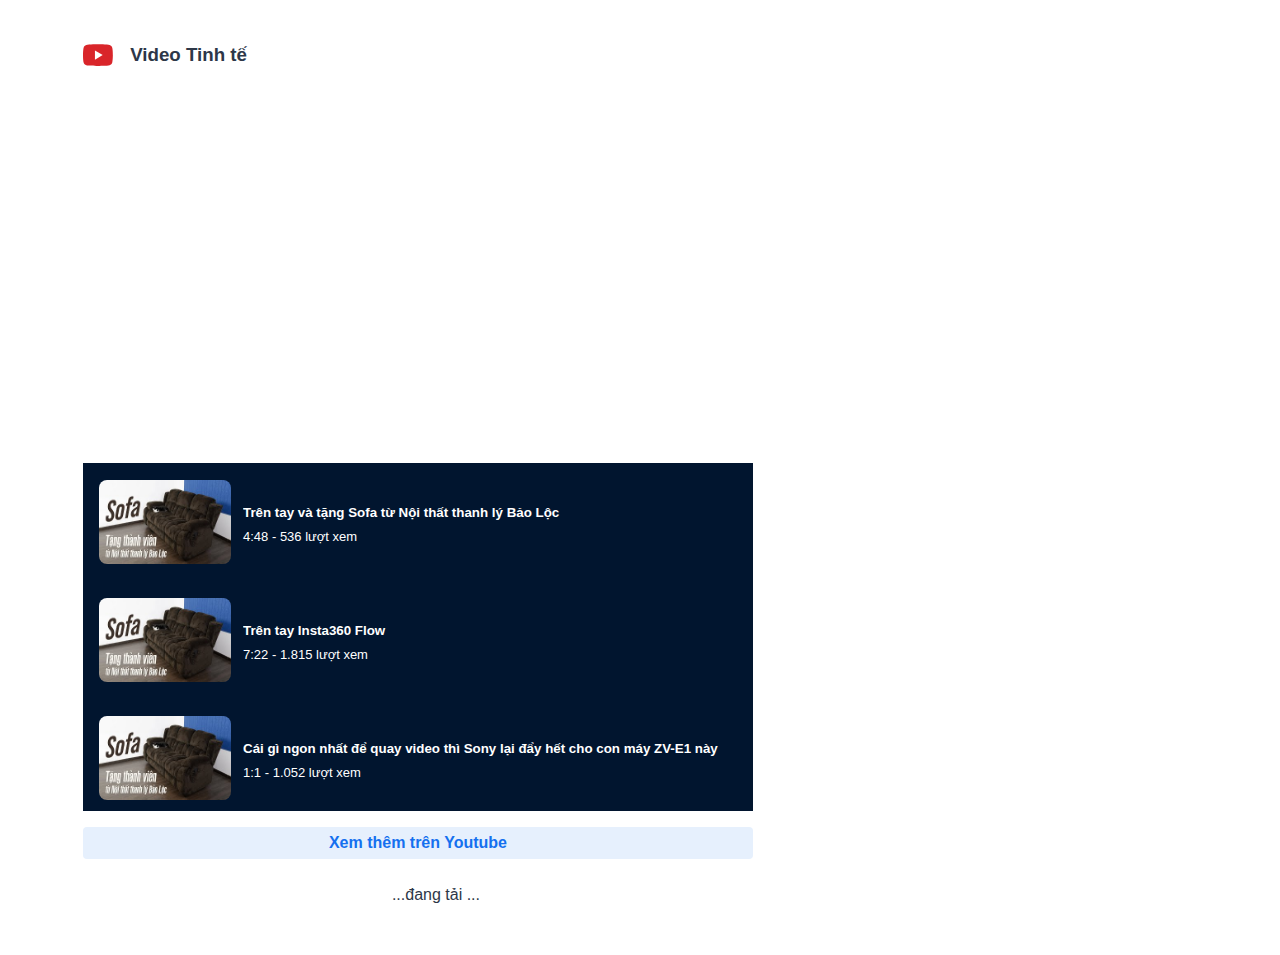
==== commit aae243eb: "tinhte" ====
--- a/index.html
+++ b/index.html
@@ -2493,7 +2493,7 @@
                                             </div>
                                         </div>
                                         <br class="">
-
+                                        <!-- TOÀN CẢNH 24h  -->
                                         <div class="top-hot-news">
                                             <div class="header-hot">
                                                 <h4 class="heading-hot title-hot">Toàn cảnh
@@ -2510,11 +2510,11 @@
                                                             </div>
                                                         </div>
                                                         <div class="content-hot">
-                                                            <p class="info">
+                                                            <p class="info-hot">
                                                                 <span class="author-hot">Pnghuy</span>
                                                             </p>
                                                             <h5 class="thread-hot">
-                                                                <span class="">Vì sao những chiếc
+                                                                <span class="text-hot">Vì sao những chiếc
                                                                     điện thoại
                                                                     Android cao cấp vẫn sử dụng màn hình cong mà không
                                                                     phải phẳng?</span>
@@ -2532,12 +2532,12 @@
                                                             </div>
                                                         </div>
                                                         <div class="content-hot">
-                                                            <p class="info">
+                                                            <p class="info-hot">
                                                                 <span class="author-hot">Hải Đăng
                                                                     (boygia)</span>
                                                             </p>
                                                             <h5 class="thread-hot">
-                                                                <span class="">Hoàn thành chạy bộ
+                                                                <span class="text-hot">Hoàn thành chạy bộ
                                                                     21km, lý do
                                                                     mình chạy tốt hơn trước</span>
                                                             </h5>
@@ -2554,11 +2554,11 @@
                                                             </div>
                                                         </div>
                                                         <div class="content-hot">
-                                                            <p class="info">
+                                                            <p class="info-hot">
                                                                 <span class="author-hot">Lê Huyền Vân</span>
                                                             </p>
                                                             <h5 class="thread-hot">
-                                                                <span class="">Apple giành chiến
+                                                                <span class="text-hot">Apple giành chiến
                                                                     thắng trước
                                                                     kháng cáo của Epic Game, chính sách App Store tiếp
                                                                     tục được duy trì</span>
@@ -2576,11 +2576,11 @@
                                                             </div>
                                                         </div>
                                                         <div class="content-hot">
-                                                            <p class="info">
+                                                            <p class="info-hot">
                                                                 <span class="author-hot">Huy Trần 8848</span>
                                                             </p>
                                                             <h5 class="thread-hot">
-                                                                <span class="">Chia sẻ: Một vài
+                                                                <span class="text-hot">Chia sẻ: Một vài
                                                                     kinh nghiệm
                                                                     chọn xe đạp cho người mới bắt đầu</span>
                                                             </h5>
@@ -2597,11 +2597,11 @@
                                                             </div>
                                                         </div>
                                                         <div class="content-hot">
-                                                            <p class="info">
+                                                            <p class="info-hot">
                                                                 <span class="author-hot">ndminhduc</span>
                                                             </p>
                                                             <h5 class="thread-hot">
-                                                                <span class="">Trên tay Huawei Mate
+                                                                <span class="text-hot">Trên tay Huawei Mate
                                                                     X3: mua 1
                                                                     được 2</span>
                                                             </h5>
@@ -2618,11 +2618,11 @@
                                                             </div>
                                                         </div>
                                                         <div class="content-hot">
-                                                            <p class="info">
+                                                            <p class="info-hot">
                                                                 <span class="author-hot">Tuanhtran</span>
                                                             </p>
                                                             <h5 class="thread-hot">
-                                                                <span class="">Hướng dẫn anh em
+                                                                <span class="text-hot">Hướng dẫn anh em
                                                                     thiết lập và
                                                                     sử dụng trình xác thực 2FA được tích hợp sẵn trên
                                                                     các thiết bị Apple</span>
@@ -2640,11 +2640,11 @@
                                                             </div>
                                                         </div>
                                                         <div class="content-hot">
-                                                            <p class="info">
+                                                            <p class="info-hot">
                                                                 <span class="author-hot">Hoàng Hải.</span>
                                                             </p>
                                                             <h5 class="thread-hot">
-                                                                <span class="">Review nhanh camera
+                                                                <span class="text-hot">Review nhanh camera
                                                                     Xiaomi 13
                                                                     Ultra: Phơi sáng, chân dung, chế độ chụp
                                                                     đêm...</span>
@@ -2662,12 +2662,12 @@
                                                             </div>
                                                         </div>
                                                         <div class="content-hot">
-                                                            <p class="info">
+                                                            <p class="info-hot">
                                                                 <span class="author-hot">Frozen Cat</span>
                                                             </p>
                                                             <h5 class="thread-hot">
                                                                 <span title="Truyền thông xã hội thực sự đang hấp hối"
-                                                                    class="">Truyền thông xã hội thực sự
+                                                                    class="text-hot">Truyền thông xã hội thực sự
                                                                     đang hấp hối</span>
                                                             </h5>
                                                         </div>
@@ -2683,11 +2683,11 @@
                                                             </div>
                                                         </div>
                                                         <div class="content-hot">
-                                                            <p class="info">
+                                                            <p class="info-hot">
                                                                 <span class="author-hot">vn_ninja</span>
                                                             </p>
                                                             <h5 class="thread-hot">
-                                                                <span class="">Xuất hiện điểm hiệu
+                                                                <span class="text-hot">Xuất hiện điểm hiệu
                                                                     năng
                                                                     Exynos 2400: cải tiến mạnh so với Exynos 2200, GPU
                                                                     hơn Snapdragon 8 Gen 3?</span>
@@ -2705,11 +2705,11 @@
                                                             </div>
                                                         </div>
                                                         <div class="content-hot">
-                                                            <p class="info">
+                                                            <p class="info-hot">
                                                                 <span class="author-hot">cuhiep</span>
                                                             </p>
                                                             <h5 class="thread-hot">
-                                                                <span class="">Màn hình Xiaomi 13
+                                                                <span class="text-hot">Màn hình Xiaomi 13
                                                                     Ultra rất
                                                                     đẹp nhưng vẫn thua đời năm ngoái một chút</span>
                                                             </h5>
@@ -2718,18 +2718,687 @@
                                                 </a>
                                             </div>
                                         </div>
+                                        <br class="">
+                                        <li class="">
+                                            <article class="article">
+                                                <div class="">
+                                                    <a href="" class="article-wrapper">
+                                                        <div class="img-wrapper">
+                                                            <div class="lazyload">
+                                                                <div class="thumb-wrapper">
+                                                                    <div class="thumb-no no-border ">
+                                                                        <img src="/images/header1.jpg" alt=""
+                                                                            class="main-img-header">
+                                                                    </div>
+                                                                </div>
+                                                            </div>
+                                                        </div>
+                                                    </a>
+                                                    <a href="" class="article-wrapper">
+                                                        <h4 class="thread-title-wp">Hình ảnh sự kiện trải
+                                                            nghiệm sản phẩm công nghệ của HP Việt Nam</h4>
+                                                    </a>
+                                                    <a href="" class="article-wrapper">
+                                                        <p class="excerpt hidden-wp">HP Việt Nam tổ chức
+                                                            sự kiện trải nghiệm sản phẩm công nghệ vào chiều thứ 7, ngày
+                                                            22/4/2023. Tại đây, HP giới thiệu và trưng bày chủ yếu dải
+                                                            sản phẩm laptop phục vụ nhiều nhu cầu và đối tượng khách
+                                                            hàng…</p>
+                                                    </a>
+                                                    <div class="info-avt">
+                                                        <div class="left-avt">
+                                                            <a href="" class="avatar-avt">
+                                                                <span class="image-loader-avt">
+                                                                    <span class="spacer"></span>
+                                                                    <img src="/images/avt1.jpg" alt=""
+                                                                        class="image-avt">
+                                                                </span>
+                                                            </a>
+                                                            <span class="author">Lư Thế Nghĩa</span>
+                                                        </div>
+                                                    </div>
+                                                </div>
+                                            </article>
+                                        </li>
+                                        <br class="">
+                                        <li class="">
+                                            <article class="article">
+                                                <div class="">
+                                                    <a href="" class="article-wrapper">
+                                                        <div class="img-wrapper">
+                                                            <div class="lazyload">
+                                                                <div class="thumb-wrapper">
+                                                                    <div class="thumb-no no-border ">
+                                                                        <img src="/images/header1.jpg" alt=""
+                                                                            class="main-img-header">
+                                                                    </div>
+                                                                </div>
+                                                            </div>
+                                                        </div>
+                                                    </a>
+                                                    <a href="" class="article-wrapper">
+                                                        <h4 class="thread-title-wp">Hình ảnh sự kiện trải
+                                                            nghiệm sản phẩm công nghệ của HP Việt Nam</h4>
+                                                    </a>
+                                                    <a href="" class="article-wrapper">
+                                                        <p class="excerpt hidden-wp">HP Việt Nam tổ chức
+                                                            sự kiện trải nghiệm sản phẩm công nghệ vào chiều thứ 7, ngày
+                                                            22/4/2023. Tại đây, HP giới thiệu và trưng bày chủ yếu dải
+                                                            sản phẩm laptop phục vụ nhiều nhu cầu và đối tượng khách
+                                                            hàng…</p>
+                                                    </a>
+                                                    <div class="info-avt">
+                                                        <div class="left-avt">
+                                                            <a href="" class="avatar-avt">
+                                                                <span class="image-loader-avt">
+                                                                    <span class="spacer"></span>
+                                                                    <img src="/images/avt1.jpg" alt=""
+                                                                        class="image-avt">
+                                                                </span>
+                                                            </a>
+                                                            <span class="author">Lư Thế Nghĩa</span>
+                                                        </div>
+                                                    </div>
+                                                </div>
+                                            </article>
+                                        </li>
+                                        <br class="">
+                                        <li class="">
+                                            <article class="article">
+                                                <div class="">
+                                                    <a href="" class="article-wrapper">
+                                                        <div class="img-wrapper">
+                                                            <div class="lazyload">
+                                                                <div class="thumb-wrapper">
+                                                                    <div class="thumb-no no-border ">
+                                                                        <img src="/images/header1.jpg" alt=""
+                                                                            class="main-img-header">
+                                                                    </div>
+                                                                </div>
+                                                            </div>
+                                                        </div>
+                                                    </a>
+                                                    <a href="" class="article-wrapper">
+                                                        <h4 class="thread-title-wp">Hình ảnh sự kiện trải
+                                                            nghiệm sản phẩm công nghệ của HP Việt Nam</h4>
+                                                    </a>
+                                                    <a href="" class="article-wrapper">
+                                                        <p class="excerpt hidden-wp">HP Việt Nam tổ chức
+                                                            sự kiện trải nghiệm sản phẩm công nghệ vào chiều thứ 7, ngày
+                                                            22/4/2023. Tại đây, HP giới thiệu và trưng bày chủ yếu dải
+                                                            sản phẩm laptop phục vụ nhiều nhu cầu và đối tượng khách
+                                                            hàng…</p>
+                                                    </a>
+                                                    <div class="info-avt">
+                                                        <div class="left-avt">
+                                                            <a href="" class="avatar-avt">
+                                                                <span class="image-loader-avt">
+                                                                    <span class="spacer"></span>
+                                                                    <img src="/images/avt1.jpg" alt=""
+                                                                        class="image-avt">
+                                                                </span>
+                                                            </a>
+                                                            <span class="author">Lư Thế Nghĩa</span>
+                                                        </div>
+                                                    </div>
+                                                </div>
+                                            </article>
+                                        </li>
+                                        <br class="">
+                                        <li class="">
+                                            <article class="article">
+                                                <div class="">
+                                                    <a href="" class="article-wrapper">
+                                                        <div class="img-wrapper">
+                                                            <div class="lazyload">
+                                                                <div class="thumb-wrapper">
+                                                                    <div class="thumb-no no-border ">
+                                                                        <img src="/images/header1.jpg" alt=""
+                                                                            class="main-img-header">
+                                                                    </div>
+                                                                </div>
+                                                            </div>
+                                                        </div>
+                                                    </a>
+                                                    <a href="" class="article-wrapper">
+                                                        <h4 class="thread-title-wp">Hình ảnh sự kiện trải
+                                                            nghiệm sản phẩm công nghệ của HP Việt Nam</h4>
+                                                    </a>
+                                                    <a href="" class="article-wrapper">
+                                                        <p class="excerpt hidden-wp">HP Việt Nam tổ chức
+                                                            sự kiện trải nghiệm sản phẩm công nghệ vào chiều thứ 7, ngày
+                                                            22/4/2023. Tại đây, HP giới thiệu và trưng bày chủ yếu dải
+                                                            sản phẩm laptop phục vụ nhiều nhu cầu và đối tượng khách
+                                                            hàng…</p>
+                                                    </a>
+                                                    <div class="info-avt">
+                                                        <div class="left-avt">
+                                                            <a href="" class="avatar-avt">
+                                                                <span class="image-loader-avt">
+                                                                    <span class="spacer"></span>
+                                                                    <img src="/images/avt1.jpg" alt=""
+                                                                        class="image-avt">
+                                                                </span>
+                                                            </a>
+                                                            <span class="author">Lư Thế Nghĩa</span>
+                                                        </div>
+                                                    </div>
+                                                </div>
+                                            </article>
+                                        </li>
+                                        <br class="">
+                                        <li class="">
+                                            <article class="article">
+                                                <div class="">
+                                                    <a href="" class="article-wrapper">
+                                                        <div class="img-wrapper">
+                                                            <div class="lazyload">
+                                                                <div class="thumb-wrapper">
+                                                                    <div class="thumb-no no-border ">
+                                                                        <img src="/images/header1.jpg" alt=""
+                                                                            class="main-img-header">
+                                                                    </div>
+                                                                </div>
+                                                            </div>
+                                                        </div>
+                                                    </a>
+                                                    <a href="" class="article-wrapper">
+                                                        <h4 class="thread-title-wp">Hình ảnh sự kiện trải
+                                                            nghiệm sản phẩm công nghệ của HP Việt Nam</h4>
+                                                    </a>
+                                                    <a href="" class="article-wrapper">
+                                                        <p class="excerpt hidden-wp">HP Việt Nam tổ chức
+                                                            sự kiện trải nghiệm sản phẩm công nghệ vào chiều thứ 7, ngày
+                                                            22/4/2023. Tại đây, HP giới thiệu và trưng bày chủ yếu dải
+                                                            sản phẩm laptop phục vụ nhiều nhu cầu và đối tượng khách
+                                                            hàng…</p>
+                                                    </a>
+                                                    <div class="info-avt">
+                                                        <div class="left-avt">
+                                                            <a href="" class="avatar-avt">
+                                                                <span class="image-loader-avt">
+                                                                    <span class="spacer"></span>
+                                                                    <img src="/images/avt1.jpg" alt=""
+                                                                        class="image-avt">
+                                                                </span>
+                                                            </a>
+                                                            <span class="author">Lư Thế Nghĩa</span>
+                                                        </div>
+                                                    </div>
+                                                </div>
+                                            </article>
+                                        </li>
+                                        <br class="">
+                                        <div class="youtube-video">
+                                            <div class="body-youtube">
+                                                <div class="name-youtube">
+                                                    <h3 class="name-yt">
+                                                        <a href="https://youtube.com/user/tinhtevideo" class="link-yt">
+                                                            <svg width="30" height="22" viewBox="0 0 30 22"
+                                                                xmlns="http://www.w3.org/2000/svg">
+                                                                <path
+                                                                    d="M29.249 3.643c-.344-1.337-1.356-2.39-2.641-2.748-2.33-.65-11.671-.65-11.671-.65s-9.342 0-11.672.65C1.98 1.252.968 2.305.625 3.643 0 6.066 0 11.123 0 11.123s0 5.056.624 7.48c.344 1.337 1.356 2.39 2.641 2.747 2.33.65 11.672.65 11.672.65s9.341 0 11.671-.65c1.285-.357 2.297-1.41 2.641-2.747.624-2.424.624-7.48.624-7.48s0-5.057-.624-7.48"
+                                                                    fill="#D9252A">
+                                                                </path>
+                                                                <path fill="#FFFFFE"
+                                                                    d="M11.95 15.784l7.76-4.661-7.76-4.662v9.323">
+                                                                </path>
+                                                            </svg>
+                                                            <span class="yt section-youtube">Video
+                                                                Tinh tế</span>
+                                                        </a>
+                                                    </h3>
+                                                </div>
+                                                <div class="display-yt">
+                                                    <div class="main-video">
+                                                        <div class="iframe-yt">
+                                                            <iframe width="100%" height="100%" allowfullscreen=""
+                                                                src="https://www.youtube.com/embed/Lt_afXS9wVc"
+                                                                frameborder="0" allow="autoplay; encrypted-media"
+                                                                class="video-display">
+                                                            </iframe>
+                                                        </div>
+                                                    </div>
+                                                </div>
+                                                <div class="video-yt">
+                                                    <ol class="videos">
+                                                        <li class="all-yt active-yt">
+                                                            <button class="videoRow">
+                                                                <div class="lazyload">
+                                                                    <img src="/images/sofa.jpg" class="thumb-yt">
+                                                                </div>
+                                                                <div class="name-video">
+                                                                    <h4 class="name-text">Trên tay và tặng
+                                                                        Sofa từ Nội thất thanh lý Bảo Lộc</h4>
+                                                                    <p class="info-video">
+                                                                        <span class="duration-vd">4:48</span>
+                                                                        <span class=" view-vd"><span>536</span>
+                                                                            lượt xem</span>
+                                                                    </p>
+                                                                </div>
+                                                            </button>
+                                                        </li>
+                                                        <li class="all-yt normal">
+                                                            <button class="videoRow">
+                                                                <div class="lazyload">
+                                                                    <img src="/images/sofa.jpg" class="thumb-yt">
+                                                                </div>
+                                                                <div class="name-video">
+                                                                    <h4 class=" name-text">Trên tay Insta360
+                                                                        Flow</h4>
+                                                                    <p class="info-video">
+                                                                        <span class=" duration">7:22</span>
+                                                                        <span class="view-vd">
+                                                                            <span>1.815</span>
+                                                                            lượt xem</span>
+                                                                    </p>
+                                                                </div>
+                                                            </button>
+                                                        </li>
+                                                        <li class="all-yt normal">
+                                                            <button class=" videoRow">
+                                                                <div class="lazyload">
+                                                                    <img src="/images/sofa.jpg" class="thumb-yt">
+                                                                </div>
+                                                                <div class="name-video">
+                                                                    <h4 class=" name-text">Cái gì ngon nhất để
+                                                                        quay video thì Sony lại đẩy hết cho con máy
+                                                                        ZV-E1 này</h4>
+                                                                    <p class="info-video">
+                                                                        <span class=" duration">1:1</span>
+                                                                        <span class="view-vd">
+                                                                            <span>1.052</span>
+                                                                            lượt xem</span>
+                                                                    </p>
+                                                                </div>
+                                                            </button>
+                                                        </li>
+                                                        <li class="all-yt normal">
+                                                            <button class="videoRow">
+                                                                <div class="lazyload">
+                                                                    <img src="/images/sofa.jpg" class="thumb-yt">
+                                                                </div>
+                                                                <div class=" name-video">
+                                                                    <h4 class=" name-text">Trên tay Huawei
+                                                                        Mate X3: mua 1 được 2</h4>
+                                                                    <p class="info">
+                                                                        <span class=" duration">9:22</span>
+                                                                        <span class="view-vd">
+                                                                            <span>11.764</span>
+                                                                            lượt xem</span>
+                                                                    </p>
+                                                                </div>
+                                                            </button>
+                                                        </li>
+                                                        <li class="all-yt normal">
+                                                            <button class=" videoRow">
+                                                                <div class="lazyload">
+                                                                    <img src="/images/sofa.jpg" class="thumb-yt">
+                                                                </div>
+                                                                <div class=" name-video">
+                                                                    <h4 class=" name-text">Asus ROG Strix SCAR
+                                                                        17 (2023) mạnh cỡ nào?</h4>
+                                                                    <p class="info-video">
+                                                                        <span class=" duration">12:15</span>
+                                                                        <span class="view-vd">
+                                                                            <span>3.304</span>
+                                                                            lượt xem</span>
+                                                                    </p>
+                                                                </div>
+                                                            </button>
+                                                        </li>
+                                                        <li class="all-yt normal">
+                                                            <button class=" videoRow">
+                                                                <div class="lazyload">
+                                                                    <img src="/images/sofa.jpg" class="thumb-yt">
+                                                                </div>
+                                                                <div class="name-video">
+                                                                    <h4 class="name-text">Thảo luận về YAMAHA
+                                                                        YH-5000SE: Tai nghe orthordynamic hi-end hiếm
+                                                                        hoi của Nhật</h4>
+                                                                    <p class="info-video">
+                                                                        <span class=" duration">12:2</span>
+                                                                        <span class="view-vd">
+                                                                            <span>883</span>
+                                                                            lượt xem</span>
+                                                                    </p>
+                                                                </div>
+                                                            </button>
+                                                        </li>
+                                                        <li class="all-yt normal">
+                                                            <button class=" videoRow">
+                                                                <div class="lazyload">
+                                                                    <img src="/images/sofa.jpg" class="thumb-yt">
+                                                                </div>
+                                                                <div class=" name-video">
+                                                                    <h4 class=" name-text">Insta360 Flow -
+                                                                        Gimbal AI, xác định và tracking theo chủ thể,
+                                                                        chống rung siêu mượt, đẹp, gọn</h4>
+                                                                    <p class="info-video">
+                                                                        <span class=" duration">59</span>
+                                                                        <span class="view-vd">
+                                                                            <span>1.726</span>
+                                                                            lượt xem</span>
+                                                                    </p>
+                                                                </div>
+                                                            </button>
+                                                        </li>
+                                                        <li class="all-yt normal">
+                                                            <button class=" videoRow">
+                                                                <div class="lazyload">
+                                                                    <img src="/images/sofa.jpg" class="thumb-yt">
+                                                                </div>
+                                                                <div class=" name-video">
+                                                                    <h4 class=" name-text">Trên tay balo máy
+                                                                        ảnh Think Tank Retrospective 15</h4>
+                                                                    <p class="info-video">
+                                                                        <span class=" duration">16:20</span>
+                                                                        <span class="view-vd">
+                                                                            <span>2.216</span>
+                                                                            lượt xem</span>
+                                                                    </p>
+                                                                </div>
+                                                            </button>
+                                                        </li>
+                                                        <li class="all-yt normal">
+                                                            <button class=" videoRow">
+                                                                <div class="lazyload">
+                                                                    <img src="/images/sofa.jpg" class="thumb-yt">
+                                                                </div>
+                                                                <div class=" name-video">
+                                                                    <h4 class="name-text">Thế giới smartphone
+                                                                        giờ chỉ là cuộc đua camera, chẳng còn đa dạng!
+                                                                    </h4>
+                                                                    <p class="info-video">
+                                                                        <span class=" duration">7:19</span>
+                                                                        <span class="view-vd">
+                                                                            <span>4.631</span>
+                                                                            lượt xem</span>
+                                                                    </p>
+                                                                </div>
+                                                            </button>
+                                                        </li>
+                                                    </ol>
+                                                </div>
+                                            </div><button class="button-yt size-yt button-light-yt">Xem thêm
+                                                trên Youtube</button>
+                                        </div>
                                     </ol>
                                 </div>
-                                <!-- <div class="infinite-scroll">
-                                    <div class="infinite-scroll-component "
-                                        style="height:auto;overflow:auto;-webkit-overflow-scrolling:touch">
-                                        <div class="loader">...đang tải ...</div>
-                                    </div>
-                                </div> -->
+                                <div class="scroll-status">
+                                    <div class="status-component">
+                                        <div class="loading">...đang tải ...</div>
+                                    </div>
+                                </div>
                             </div>
                         </div>
                     </div>
-                    <div class="col-4 additional-padding"></div>
+                    <div class="col-4 additional-padding">
+                        <div class="community-tinhte">
+                            <div class="my-info"></div>
+                            <br>
+                            <div>
+                                <a class="banner-sidebar" href="">
+                                    <img class="tinhte-banner" src="/images/sidebar.jpg">
+                                </a>
+                            </div>
+                            <br>
+                            <div class="community-main">
+                                <h3 class="community-name">Cộng đồng</h3>
+                                <div class="item-community">
+                                    <div class="item-main-tt">
+                                        <a href="" class="main-tt">
+                                            <div class="thumb-tt">
+                                                <span class="image-tt">
+                                                    <span class="spacer-community">
+                                                    </span>
+                                                    <img src="/images/congdong1.jpg" class="img-community">
+                                                </span>
+                                            </div>
+                                            <div class="info-tt">
+                                                <p class="title-name-community">STMN 23</p>
+                                            </div>
+                                        </a>
+                                    </div>
+                                    <div class="item-main-tt">
+                                        <a href="" class="main-tt">
+                                            <div class="thumb-tt">
+                                                <span class="image-tt">
+                                                    <span class="spacer-community">
+                                                    </span>
+                                                    <img src="/images/congdong2.jpg" class="img-community">
+                                                </span>
+                                            </div>
+                                            <div class="info-tt">
+                                                <p class="title-name-community">Máy đọc sách</p>
+                                            </div>
+                                        </a>
+                                    </div>
+                                    <div class="item-main-tt">
+                                        <a href="" class="main-tt">
+                                            <div class="thumb-tt">
+                                                <span class="image-tt">
+                                                    <span class="spacer-community">
+                                                    </span>
+                                                    <img src="/images/congdong3.jpg" class="img-community"></span>
+                                            </div>
+                                            <div class="info-tt">
+                                                <p class="title-name-community">On The Road</p>
+                                            </div>
+                                        </a>
+                                    </div>
+                                    <div class="item-main-tt">
+                                        <a href="" class="main-tt">
+                                            <div class="thumb-tt">
+                                                <span class="image-tt">
+                                                    <span class="spacer-community">
+                                                    </span>
+                                                    <img src="/images/congdong4.jpg" class="img-community"></span>
+                                            </div>
+                                            <div class="info-tt">
+                                                <p class="title-name-community">Gaming Laptop</p>
+                                            </div>
+                                        </a>
+                                    </div>
+                                </div>
+                                <button class="button-community-tt">
+                                    <a href="" class="button-tt">Xem tất cả (<!-- -->84<!-- -->)</a>
+                                </button>
+                            </div>
+                            <br>
+                            <br>
+                            <!-- TAG  -->
+                            <div class="tag-hot lite-hot">
+                                <div class="heading-hot">
+                                    <div class="section-taghot">#Tag đang HOT</div>
+                                    <span class="icon-tag">
+                                        <img src="/images/icon-tag.png" class=""></span>
+                                </div>
+                                <div class="sub-tag">
+                                    <div class="trend-hot">
+                                        <a href="" class="link-tag">
+                                            <div class="wrapper-tag">
+                                                <div class="img-hottag"></div>
+                                            </div>
+                                            <div class="title-text-hot">#<!-- -->windows</div>
+                                        </a>
+                                    </div>
+                                    <div class="trend-hot">
+                                        <a href="" class="link-tag">
+                                            <div class="wrapper-tag">
+                                                <div class="img-hottag-two">
+                                                </div>
+                                            </div>
+                                            <div class="title-text-hot">#<!-- -->macos</div>
+                                        </a>
+                                    </div>
+                                </div>
+                            </div>
+                            <br>
+                            <br>
+
+                            <div class="tips-tt">
+                                <div class="main-tips">
+                                    <div class="heading-tips">
+                                        <div class="title-tips">Thủ thuật Tinh tế
+                                            <span class="icon-tips">
+                                                <svg width="38" height="41" viewBox="0 0 38 41" fill="none"
+                                                    xmlns="http://www.w3.org/2000/svg">
+                                                    <path fill-rule="evenodd" clip-rule="evenodd"
+                                                        d="M9.55 11.945H7.813a1.26 1.26 0 0 0-1.26 1.26v4.532a1.261 1.261 0 0 0 1.26 1.26H9.55c.28.991.676 1.934 1.173 2.813l-1.22 1.211a1.26 1.26 0 0 0 0 1.79l1.592 1.582 1.64 1.629a1.261 1.261 0 0 0 1.777 0l.006-.006 1.226-1.218c.884.494 1.833.887 2.83 1.168v1.716c0 .696.564 1.26 1.26 1.26h4.58c.322 0 .617-.12.84-.322.258-.23.42-.565.42-.938v-1.716c.998-.281 1.945-.674 2.831-1.168l1.23 1.223a1.26 1.26 0 0 0 1.778 0l3.232-3.21a1.261 1.261 0 0 0 0-1.79l-1.22-1.211a12.89 12.89 0 0 0 1.175-2.812h1.734c.697 0 1.261-.565 1.261-1.261v-4.531a1.26 1.26 0 0 0-1.26-1.261H34.7a12.895 12.895 0 0 0-1.175-2.813l1.22-1.211a1.261 1.261 0 0 0 0-1.79l-3.232-3.21a1.261 1.261 0 0 0-1.777 0l-1.23 1.223a13.007 13.007 0 0 0-2.832-1.166V1.26C25.674.565 25.11 0 24.414 0h-4.58c-.696 0-1.26.565-1.26 1.26v1.718c-.997.279-1.946.672-2.83 1.166L14.512 2.92a1.26 1.26 0 0 0-1.777 0L9.502 6.131a1.26 1.26 0 0 0 .001 1.79l1.22 1.211c-.497.88-.892 1.822-1.173 2.813zm13.224 9.277a5.805 5.805 0 0 1-5.773-3.026 5.746 5.746 0 0 1-.682-2.725c0-3.196 2.598-5.788 5.805-5.788s5.806 2.592 5.806 5.788c0 2.977-2.255 5.429-5.156 5.751z"
+                                                        fill="#3C6EAA"></path>
+                                                    <path fill-rule="evenodd" clip-rule="evenodd"
+                                                        d="M31.153 15.471a9.029 9.029 0 1 0-18.057 0 9.029 9.029 0 0 0 18.057 0zm-9.028 5.787a5.801 5.801 0 0 1-5.102-3.025l-.02-.038a5.745 5.745 0 0 1-.683-2.724c0-3.197 2.598-5.788 5.805-5.788 3.206 0 5.806 2.591 5.806 5.788 0 2.976-2.255 5.429-5.156 5.75a5.66 5.66 0 0 1-.65.037z"
+                                                        fill="#23D7A9"></path>
+                                                    <path fill-rule="evenodd" clip-rule="evenodd"
+                                                        d="M0 27.446v3.453c0 .53.43.96.96.96h1.323c.214.755.516 1.474.895 2.143l-.93.923a.96.96 0 0 0 0 1.364l2.463 2.446a.96.96 0 0 0 1.354 0l.938-.933a9.95 9.95 0 0 0 2.156.89v1.307c0 .531.43.961.961.961h3.489c.53 0 .96-.43.96-.96v-1.308a9.956 9.956 0 0 0 2.157-.89l.938.932a.96.96 0 0 0 1.354 0l2.462-2.446a.96.96 0 0 0 0-1.363l-.93-.923c.38-.67.681-1.388.896-2.143h1.322c.53 0 .96-.43.96-.96v-3.453a.96.96 0 0 0-.96-.96h-1.322a9.805 9.805 0 0 0-.895-2.143l.93-.924a.96.96 0 0 0 0-1.363l-2.463-2.446a.96.96 0 0 0-1.354 0l-.938.932a9.905 9.905 0 0 0-2.157-.888v-1.308a.96.96 0 0 0-.96-.961H10.12a.96.96 0 0 0-.96.96v1.309a9.89 9.89 0 0 0-2.157.888l-.938-.933a.96.96 0 0 0-1.354 0l-2.463 2.447a.96.96 0 0 0 0 1.363l.93.924a9.758 9.758 0 0 0-.894 2.142H.96a.96.96 0 0 0-.961.961zm16.288 1.726c0 2.436-1.98 4.41-4.424 4.41a4.416 4.416 0 0 1-4.423-4.41c0-2.435 1.98-4.41 4.423-4.41a4.417 4.417 0 0 1 4.424 4.41z"
+                                                        fill="#4E8AD1"></path>
+                                                    <path
+                                                        d="M11.864 22.293a6.879 6.879 0 1 1 0 13.758 6.879 6.879 0 0 1 0-13.758z"
+                                                        fill="#EFEADD"></path>
+                                                    <path
+                                                        d="M11.864 33.582a4.417 4.417 0 0 0 4.424-4.41c0-2.435-1.98-4.41-4.424-4.41a4.416 4.416 0 0 0-4.423 4.41c0 2.436 1.98 4.41 4.423 4.41z"
+                                                        fill="#4E8AD1"></path>
+                                                </svg>
+                                            </span>
+                                        </div>
+                                    </div>
+                                    <div class="body-tips">
+                                        <div class="article-tips">
+                                            <a href="">
+                                                <div class="main-tip reverse-tip">
+                                                    <div class="image-tip">
+                                                        <img src="/images/tip.jpg" class="real-image-tip">
+                                                    </div>
+                                                    <div class="content-tip">
+                                                        <span class="title-tip thread-title-tip">Sai lầm nên
+                                                            tránh
+                                                            để đi chơi lễ vui vẻ, khoẻ mạnh, quay lại làm việc không bị
+                                                            uể oải</span>
+                                                    </div>
+                                                </div>
+                                            </a>
+                                        </div>
+                                        <div class="article-tips">
+                                            <a href="">
+                                                <div class="main-tip reverse-tip">
+                                                    <div class="image-tip">
+                                                        <img src="/images/tip2.jpg" class="real-image-tip">
+                                                    </div>
+                                                    <div class="content-tip">
+                                                        <span class="title-tip thread-title-tip">Hướng dẫn thêm
+                                                            khung cho ảnh screenshot trên các thiết bị Apple</span>
+                                                    </div>
+                                                </div>
+                                            </a>
+                                        </div>
+                                        <div class="article-tips">
+                                            <a href="">
+                                                <div class="main-tip reverse-tip">
+                                                    <div class="image-tip">
+                                                        <img src="/images/tip3.jpg" class="real-image-tip">
+                                                    </div>
+                                                    <div class="content-tip">
+                                                        <span class="title-tip thread-title-tip">Hướng dẫn anh
+                                                            em
+                                                            thiết lập và sử dụng trình xác thực 2FA được tích hợp sẵn
+                                                            trên các thiết bị Apple</span>
+                                                    </div>
+                                                </div>
+                                            </a>
+                                        </div>
+                                        <div class="article-tips">
+                                            <a href="">
+                                                <div class="main-tip reverse-tip">
+                                                    <div class="image-tip">
+                                                        <img src="/images/tip4.jpg" class="real-image-tip">
+                                                    </div>
+                                                    <div class="content-tip">
+                                                        <span class="title-tip thread-title-tip">Tính năng ẩn
+                                                            Android 14 Beta 1: tuỳ biến đồng hồ màn hình khoá, quay màn
+                                                            hình app riêng lẻ…</span>
+                                                    </div>
+                                                </div>
+                                            </a>
+                                        </div>
+                                        <div class="article-tips">
+                                            <a href="">
+                                                <div class="main-tip reverse-tip">
+                                                    <div class="image-tip">
+                                                        <img src="/images/tip5.jpg" class="real-image-tip">
+                                                    </div>
+                                                    <div class="content-tip">
+                                                        <span class="title-tip thread-title-tip">Hướng dẫn quay
+                                                            màn
+                                                            hình máy tính trên Windows 10 và Windows 11 không cần cài
+                                                            app ngoài</span>
+                                                    </div>
+                                                </div>
+                                            </a>
+                                        </div>
+                                        <div class="article-tips">
+                                            <a href="">
+                                                <div class="main-tip reverse-tip">
+                                                    <div class="image-tip">
+                                                        <img src="/images/tip6.jpg" class="real-image-tip">
+                                                    </div>
+                                                    <div class="content-tip">
+                                                        <span class="title-tip thread-title-tip">Những tính
+                                                            năng
+                                                            hay ho trên iOS và iPadOS có thể anh em chưa biết</span>
+                                                    </div>
+                                                </div>
+                                            </a>
+                                        </div>
+                                        <div class="article-tips">
+                                            <a href="">
+                                                <div class="main-tip reverse-tip">
+                                                    <div class="image-tip">
+                                                        <img src="/images/tip7.jpg" class="real-image-tip">
+                                                    </div>
+                                                    <div class="content-tip">
+                                                        <span class="title-tip thread-title-tip">Đây là Taskbar
+                                                            Windows 11 với tính năng “never combine” và “show app
+                                                            labels”?</span>
+                                                    </div>
+                                                </div>
+                                            </a>
+                                        </div>
+                                        <div class="article-tips">
+                                            <a href="">
+                                                <div class="main-tip reverse-tip">
+                                                    <div class="image-tip">
+                                                        <img src="/images/tip8.jpg" class="real-image-tip">
+                                                    </div>
+                                                    <div class="content-tip">
+                                                        <span class="title-tip thread-title-tip">Hướng dẫn
+                                                            "Factory
+                                                            Reset" máy tính Windows, "cài lại Windows" rất nhanh, rất
+                                                            dễ</span>
+                                                    </div>
+                                                </div>
+                                            </a>
+                                        </div>
+                                        <div class="article-tips">
+                                            <a href="">
+                                                <div class="main-tip reverse-tip">
+                                                    <div class="image-tip">
+                                                        <img src="/images/tip.jpg" class="real-image-tip">
+                                                    </div>
+                                                    <div class="content-tip"><span class="title-tip thread-title-tip">Cách để "force
+                                                            restart" iPhone, iPad và máy Mac</span>
+                                                    </div>
+                                                </div>
+                                            </a>
+                                        </div>
+                                        <a href="" class="button-tip size-tip secondary-tip">Xem tất cả</a>
+                                    </div>
+                                </div>
+                            </div>
+                            <br>
+
+                        </div>
+                    </div>
                 </div>
             </div>
         </div>
--- a/style.css
+++ b/style.css
@@ -28,6 +28,7 @@
     #0049fd 106.14%
   );
   --top-hot-news: linear-gradient(0deg, #2af598 -37.81%, #0049fd 100%);
+  --box-shadow-3: 0px 1px 2px rgba(16, 24, 40, 0.05);
 }
 
 .col-1 {
@@ -216,7 +217,7 @@
 }
 
 .wrapper {
-  margin: 24px 0px 16px 41px;
+  margin: 24px 0px 16px -3px;
 }
 
 .menu-page {
@@ -250,11 +251,11 @@
 .menu-page::before {
   content: "";
   position: absolute;
-  width: 50px;
+  width: 48px;
   height: 3px;
   background: #1570ef;
   left: 4%;
-  transform: translateX(-32%);
+  transform: translateX(42%);
   margin-top: 27px;
 }
 
@@ -421,6 +422,7 @@
   background-color: #e5e6ed;
   border-radius: 100%;
 }
+
 .image-loader-avt {
   display: block;
   padding-bottom: 100%;
@@ -582,13 +584,7 @@
 }
 
 .col-main {
-  -webkit-flex: 1 1 auto;
-  -ms-flex: 1 1 auto;
-  flex: 1 1 auto;
   overflow: hidden;
-  -webkit-flex: 1 1 0;
-  -ms-flex: 1 1 0;
-  flex: 1 1 0;
 }
 
 .section-heading {
@@ -809,6 +805,7 @@
 .thread {
   position: relative;
 }
+
 .thread:before {
   content: "";
   width: 7px;
@@ -820,6 +817,7 @@
   display: block;
   background-color: #1570ef;
 }
+
 .thread-title {
   font-size: 14px;
   line-height: 20px;
@@ -832,9 +830,11 @@
   overflow: hidden;
   color: #2d3748;
 }
+
 .img-sidebar .thumb-wrapper {
   width: 120px;
 }
+
 .item-thread {
   margin-bottom: 75px;
   display: -webkit-box;
@@ -850,6 +850,7 @@
   -ms-flex-pack: justify;
   justify-content: space-between;
 }
+
 .thumb-img.no-border {
   border-radius: 4px;
   height: 0;
@@ -857,6 +858,7 @@
   margin-left: 250px;
   margin-top: -178px;
 }
+
 .thumb-wrapper {
   position: relative;
   width: 100%;
@@ -1006,6 +1008,7 @@
   margin: 0px 76px 0px 40px;
   background-color: #01152f;
 }
+
 .thread-containers {
   margin: 0px 76px 0px 0px;
 }
@@ -1183,6 +1186,7 @@
   line-height: 1.2;
   margin-bottom: 8px;
 }
+
 .thread-title-wp {
   color: #4a5568;
   font-size: 18px;
@@ -1289,6 +1293,7 @@
   background-color: #fcfcfd;
   display: block;
 }
+
 .img-wrapper {
   width: 240px;
   height: 148px;
@@ -1302,6 +1307,7 @@
   height: 0px;
   border: 0;
 }
+
 .thumb-no {
   background-position: center;
   background-size: cover;
@@ -1314,6 +1320,7 @@
   background-color: #e5e6ec;
   border: 1px solid #e5e6ed;
 }
+
 img.main-img-header {
   display: block;
   margin: 0;
@@ -1321,9 +1328,11 @@
   width: 100%;
   height: 150px;
 }
+
 .hidden-wp {
   display: block;
 }
+
 .image-loader-avt > img.image-avt {
   width: 100%;
   height: 100%;
@@ -1336,6 +1345,7 @@
   max-width: 100%;
   border-radius: 100%;
 }
+
 .subbrand a.logo-name {
   display: -webkit-box;
   display: -webkit-flex;
@@ -1346,25 +1356,30 @@
   -ms-flex-align: center;
   align-items: center;
 }
+
 .subbrand a.logo-name .logo-img {
   width: 24px;
   margin-right: 6px;
 }
+
 .subbrand a.logo-name .subbrand-text {
   color: #00000073;
   font-size: 13px;
   font-weight: 500;
   line-height: 18px;
 }
+
 .subbrand a.logo-name .subbrand-text .subbrand-name-wp {
   display: -webkit-box;
   display: -webkit-flex;
   display: -ms-flexbox;
   display: flex;
 }
+
 .subbrand a.logo-name .subbrand-text .name-tinhte {
   margin-left: 3px;
 }
+
 .category-carousel {
   display: -webkit-box;
   display: -webkit-flex;
@@ -1372,25 +1387,31 @@
   display: flex;
   overflow-x: auto;
 }
+
 .category-carousel .item-img {
   min-width: 300px;
   margin-right: 15px;
 }
+
 .threads-category {
   padding: 16px;
   border-radius: 0 0 8px 8px;
   background-color: #f2f4f7;
 }
+
 .primary-category {
   position: relative;
 }
+
 .primary-category .thumbnail-wrapper {
   position: relative;
 }
+
 .thumb-wrapper.wp {
   position: relative;
   width: 100%;
 }
+
 .primary-category .headline {
   color: #ffffff;
   font-size: 16px;
@@ -1404,6 +1425,7 @@
   min-width: 115px;
   position: absolute;
 }
+
 .headline-left {
   background: #f40501;
   color: #ffffff;
@@ -1418,6 +1440,7 @@
   min-width: 115px;
   position: absolute;
 }
+
 .headline-right {
   background: #e2127a;
   color: #ffffff;
@@ -1432,12 +1455,14 @@
   min-width: 115px;
   position: absolute;
 }
+
 .primary-category .subbrand-img {
   width: 40px;
   bottom: 10px;
   right: 16px;
   position: absolute;
 }
+
 .main-img-category {
   border-radius: 8px;
   display: block;
@@ -1446,15 +1471,18 @@
   width: 405px;
   height: 250px;
 }
+
 .threads-category li.category-text:first-child {
   border-top: 0;
 }
+
 .threads-category li.category-text {
   height: 90px;
   padding: 12px 0;
   position: relative;
   border-top: 1px solid #e5e6ed;
 }
+
 .thread-title-one {
   font-size: 16px;
   font-weight: 700;
@@ -1462,21 +1490,26 @@
   margin-bottom: 8px;
   color: #2d3748;
 }
+
 .title-name {
   color: #2d3748;
 }
+
 a.title-center {
   color: #2d3748;
 }
+
 a.title-end {
   color: #2d3748;
 }
+
 .threads-category {
   padding: 16px;
   border-radius: 0 0 8px 8px;
   background-color: #f2f4f7;
   width: 405px;
 }
+
 .background-category {
   border-radius: 8px;
   top: 0;
@@ -1493,13 +1526,16 @@
   width: 405px;
   height: 250px;
 }
+
 .button-size {
   width: 100%;
 }
+
 .button-secondary {
   border: 1px solid #edeef2;
   background-color: #e5e6ed;
 }
+
 .button-wp {
   text-align: center;
   font-size: 14px;
@@ -1509,14 +1545,17 @@
   display: block;
   color: #2d3748;
 }
+
 .title-text {
   color: #2d3748;
 }
+
 .container {
   padding: 0 20px;
   width: 100%;
   margin: 0 auto;
 }
+
 .login-containers {
   margin-left: 0px;
   margin-right: 0px;
@@ -1538,17 +1577,21 @@
   padding: 24px;
   background-image: url(/images/login.jpg);
 }
+
 .image-login {
   margin-top: 20px;
 }
+
 .intro-login {
   margin-left: 24px;
 }
+
 .headline-login {
   font-size: 18px;
   font-weight: 700;
   margin-bottom: 16px;
 }
+
 .login-submit {
   padding: 6px 18px;
   background-color: #1570ef;
@@ -1556,60 +1599,73 @@
   border-radius: 4px;
   text-align: center;
 }
+
 .seperator {
   margin: 12px 0;
   height: 1px;
   background-color: #e5e6ed;
 }
+
 .header-help {
   display: flex;
   -webkit-box-align: center;
   align-items: center;
 }
+
 .header-help svg {
   margin-right: 12px;
 }
+
 .header-help .section-help {
   margin-bottom: 0px;
 }
+
 .section-help {
   color: #2d3748;
   font-size: 18px;
   font-weight: 700;
   margin: 0 0 16px;
 }
+
 .item-help {
   margin-bottom: 25px;
 }
+
 .main-help {
   margin-top: 24px;
   display: block;
 }
+
 .thread-title-help {
   font-size: 16px;
   font-weight: 700;
   line-height: 1.2;
   margin-bottom: 8px;
 }
+
 .content-cmt {
   display: flex;
   flex-direction: row;
 }
+
 .avatar-upper-help {
   margin-right: 12px;
 }
+
 .avatar-help {
   border-radius: 100%;
   background-color: #1570ef;
   width: 30px;
   height: 30px;
 }
+
 .body-cmt {
   padding: 15px;
   border-radius: 8px;
   width: 100%;
   background-color: #f2f4f7;
 }
+
 .author-info-cmt {
   font-size: 13px;
   line-height: 18px;
@@ -1618,32 +1674,40 @@
   flex-direction: row;
   align-content: center;
 }
+
 .cmt-help {
   color: #000000d9;
 }
+
 .author-cmt.upper-cmt {
   margin-left: 0px;
 }
+
 .author-cmt {
   color: #2d3748;
   font-size: 13px;
   line-height: 18px;
 }
+
 .since-cmt.upper-cmt {
   margin-left: 0px;
 }
+
 .since-cmt {
   color: #00000073;
   margin-left: 6px;
 }
+
 .button-size-cmt {
   width: 100%;
 }
+
 .button-light-cmt {
   font-size: 16px;
   color: #1570ef;
   background-color: #e6f0fd;
 }
+
 .button-cmt {
   text-align: center;
   font-size: 14px;
@@ -1652,9 +1716,11 @@
   display: block;
   border: none;
 }
+
 .new-questions {
   margin-left: 3px;
 }
+
 .deeptalk-containers {
   padding: 30px 24px;
   margin-left: 0px;
@@ -1664,6 +1730,7 @@
   display: flex;
   background-color: #f2f4f7;
 }
+
 .header-container {
   margin-bottom: 24px;
   display: flex;
@@ -1672,41 +1739,50 @@
   -webkit-box-pack: justify;
   justify-content: space-between;
 }
+
 .deeptalk-content {
   border-bottom-right-radius: 4px;
   border-bottom-left-radius: 4px;
   padding-bottom: 12px;
 }
+
 .header-container .line-deeptalk {
   display: flex;
   -webkit-box-align: center;
   align-items: center;
 }
+
 .header-container .left-deeptalk {
   display: flex;
 }
+
 .header-container .deeptalk-logo {
   width: 140px;
   margin-right: 16px;
 }
+
 .header-container .title-deeptalk {
   color: hsl(330, 85%, 48%);
   font-size: 18px;
   font-weight: 700;
 }
+
 .threads-deeptalk {
   display: flex;
   overflow-x: auto;
 }
+
 .item-deeptalk {
   min-width: 160px;
   margin-right: 20px;
   margin-bottom: 10px;
 }
+
 .thumbnail-dt {
   position: relative;
   cursor: pointer;
 }
+
 .thumbnail-dt::before {
   content: "";
   display: block;
@@ -1717,10 +1793,12 @@
   border-bottom-right-radius: 4px;
   border-bottom-left-radius: 4px;
 }
+
 .thumb-dt {
   position: relative;
   width: 100%;
 }
+
 .title-deep {
   z-index: 2;
   position: absolute;
@@ -1728,6 +1806,7 @@
   padding: 10px;
   text-align: center;
 }
+
 /* 
 .thumb-deep.border-deep{
   padding-top: 177.77%;
@@ -1745,6 +1824,7 @@
   width: 100%;
   background-color: #e5e6ec;
 }
+
 .img-dt {
   display: block;
   height: 100%;
@@ -1752,15 +1832,18 @@
   padding: 0;
   width: 100%;
 }
+
 .thread-dt {
   color: #ffffff;
 }
+
 .thread-dt {
   font-size: 16px;
   font-weight: 700;
   line-height: 1.2;
   margin-bottom: 8px;
 }
+
 .under-dt {
   width: 64px;
   height: 3px;
@@ -1768,6 +1851,7 @@
   border-radius: 15px;
   background-color: #ffffff;
 }
+
 .top-hot-news {
   border-radius: 8px;
   padding: 22px 24px;
@@ -1775,47 +1859,62 @@
   min-height: 360px;
   background-image: var(--top-hot-news);
 }
+
 .header-hot {
   display: flex;
   flex-direction: row;
   -webkit-box-pack: start;
   justify-content: flex-start;
 }
+
 .slider-hot {
   position: relative;
   display: flex;
   flex-wrap: nowrap;
   overflow-x: auto;
 }
+
 .title-hot {
   color: #ffffff;
   margin: 0px 24px 0px 0px;
   display: inline;
 }
+
 .item-hot {
   margin: 16px 16px 16px 0px;
   flex: 0 0 210px;
   display: block;
 }
+
 .article-hot {
   border-radius: 8px;
   position: relative;
   overflow: hidden;
   background-color: #ffffff;
 }
+
 .content-hot {
   padding: 10px;
-}
+  margin-top: -15px;
+}
+
 .wrapper-hot {
   position: relative;
   width: 100%;
 }
-.thumb-hot.border-hot {
+
+/* .thumb-hot.border-hot {
   border-radius: 8px;
   height: 0px;
   padding-top: 61.9%;
   border: 0;
-}
+} */
+.thumb-hot.border-hot {
+  border-radius: 8px;
+  padding-top: -0.1%;
+  border: 0;
+}
+
 .thumb-hot {
   background-position: center;
   background-size: cover;
@@ -1826,6 +1925,7 @@
   width: 100%;
   background-color: #e5e6ec;
 }
+
 img.image-hot {
   display: block;
   height: 100%;
@@ -1833,18 +1933,431 @@
   padding: 0;
   width: 100%;
 }
+
 .thread-hot {
   height: 70px;
   overflow: hidden;
 }
+
 .thread-hot {
   font-size: 16px;
   font-weight: 700;
   line-height: 1.2;
   margin-bottom: 8px;
 }
+
 .author-hot {
   color: #2d3748;
   font-size: 13px;
   line-height: 18px;
 }
+
+.text-hot {
+  color: #2d3748;
+}
+
+p.info-hot {
+  margin-bottom: -26px;
+}
+
+.body-youtube {
+  padding: 0 0 16px;
+}
+
+.display-yt {
+  margin-top: 16px;
+  border-radius: 8px 8px 0 0;
+  overflow: hidden;
+}
+
+.video-yt {
+  height: 348px;
+  overflow-y: auto;
+  background-color: #01152f;
+}
+
+a.link-yt {
+  display: block;
+}
+
+h3.name-yt svg {
+  display: inline-block;
+  vertical-align: middle;
+}
+
+.section-youtube {
+  vertical-align: middle;
+}
+
+span.yt {
+  margin-left: 12px;
+  color: #2d3748;
+}
+
+.main-video {
+  position: relative;
+  width: 100%;
+}
+
+.iframe-yt {
+  width: 100%;
+  padding-top: 56.25%;
+  position: relative;
+}
+
+iframe.video-display {
+  position: absolute;
+  top: 0;
+  left: 0;
+}
+
+ol.videos {
+  display: inline-block;
+  width: 832px;
+  margin-left: -7px;
+}
+li.all-yt {
+  padding: 16px 12px;
+  margin-left: -35px;
+  background-color: transparent;
+  transition: background-color 0.5s ease;
+}
+
+.videoRow {
+  overflow: hidden;
+  width: 100%;
+  outline: none;
+  display: -webkit-box;
+  display: -webkit-flex;
+  display: -ms-flexbox;
+  display: flex;
+  -webkit-align-items: center;
+  -webkit-box-align: center;
+  -ms-flex-align: center;
+  align-items: center;
+  border: none;
+  background-color: #01152f;
+  background-color: transparent;
+  transition: background-color 0.5s ease;
+}
+
+li.all-yt.active-yt:hover {
+  background-color: #03235e;
+}
+li.all-yt.normal:hover {
+  background-color: #03235e;
+}
+
+.name-video {
+  -webkit-flex: 1 1 0px;
+  -ms-flex: 1 1 0px;
+  flex: 1 1 0px;
+  margin-left: 12px;
+}
+
+.thumb-yt {
+  border-radius: 8px;
+  -webkit-flex: 0 0 auto;
+  -ms-flex: 0 0 auto;
+  flex: 0 0 auto;
+  display: block;
+  width: 132px;
+  height: 84px;
+}
+
+.name-text {
+  color: #ffffff;
+  font-weight: 600;
+  text-align: left;
+  overflow: hidden;
+  margin-bottom: -4px;
+}
+.info-video {
+  color: #ffffff;
+  font-size: 13px;
+  text-align: left;
+}
+.view-vd:before {
+  content: " -  ";
+}
+.size-yt {
+  width: 100%;
+}
+.button-light-yt {
+  font-size: 16px;
+  color: #1570ef;
+  background-color: #e6f0fd;
+}
+.button-yt {
+  text-align: center;
+  font-weight: 600;
+  border-radius: 4px;
+  padding: 7px 16px;
+  display: block;
+  border: none;
+}
+.status-component {
+  height: auto;
+  overflow: auto;
+}
+.loading {
+  margin: 8px;
+  text-align: center;
+}
+.community-tinhte {
+  height: auto !important;
+  display: block;
+}
+.community-main {
+  position: relative;
+  padding: 16px;
+  margin-bottom: 16px;
+  border-radius: 8px;
+  background-color: #ffffff;
+  border: 1px solid #e5e6ed;
+}
+.community-name {
+  color: #2d3748;
+  font-size: 18px;
+  font-weight: 700;
+  margin: 0 0 16px;
+}
+.item-community {
+  margin-left: -4px;
+  margin-right: -4px;
+  display: -webkit-box;
+  display: -webkit-flex;
+  display: -ms-flexbox;
+  display: flex;
+  -webkit-flex-wrap: wrap;
+  -ms-flex-wrap: wrap;
+  flex-wrap: wrap;
+  overflow: auto;
+}
+.item-main-tt {
+  -webkit-flex: 0 0 50%;
+  -ms-flex: 0 0 50%;
+  flex: 0 0 50%;
+  padding: 0 4px 8px;
+  overflow: hidden;
+}
+.main-tt {
+  border-radius: 4px;
+}
+.info-tt {
+  overflow: hidden;
+}
+.image-tt {
+  overflow: hidden;
+  position: relative;
+  display: block;
+}
+span.spacer-community {
+  padding-bottom: 56.25%;
+  border-radius: 4px;
+}
+.image-tt .spacer-community {
+  display: block;
+  /* height: 82px;
+  width: 145px; */
+  /* background-color: #e5e6ed; */
+  margin-bottom: -31px;
+}
+img.img-community {
+  border-radius: 4px;
+}
+.image-tt > img.img-community {
+  top: 0;
+  bottom: 0;
+  left: 0;
+  right: 0;
+  position: absolute;
+  object-fit: cover;
+  width: 145px;
+  height: 82px;
+}
+.title-name-community {
+  font-size: 14px;
+  font-weight: 600;
+  color: #2d3748;
+  margin: 4px 0px 0px 0px;
+}
+.button-community-tt {
+  position: relative;
+  width: 100%;
+  font-size: 12px;
+  font-weight: 700;
+  background-color: #e5e6ed;
+  border-radius: 4px;
+  padding: 7px 16px;
+  text-align: center;
+  border: none;
+}
+.button-tt {
+  color: #2d3748;
+  /* font-size: 12px; */
+}
+.lite-hot.tag-hot {
+  padding: 0;
+}
+.tag-hot {
+  padding: 24px 24px 12px;
+  border-radius: 8px;
+  background-color: #f2f4f7;
+}
+.lite-hot .heading-hot {
+  position: relative;
+  display: -webkit-box;
+  display: -webkit-flex;
+  display: -ms-flexbox;
+  display: flex;
+}
+.lite-hot .sub-tag {
+  padding: 12px;
+}
+.sub-tag {
+  margin: 0 -10px;
+  display: flex;
+  flex-wrap: wrap;
+  flex-direction: row;
+}
+.lite-hot .section-taghot {
+  color: #ffffff;
+  font-weight: 700;
+  padding: 10px 25px 10px 10px;
+  border-radius: 4px 0 4px 0;
+  text-transform: uppercase;
+  background-color: #213143;
+}
+.section-taghot {
+  font-size: 18px;
+  margin: 0 0 16px;
+}
+.lite-hot .icon-tag {
+  top: 13px;
+  left: -21px;
+  position: relative;
+}
+.trend-hot {
+  width: 33.33%;
+}
+.trend-hot {
+  padding: 0 10px 10px;
+}
+.title-text-hot {
+  font-size: 14px;
+  font-weight: 600;
+  margin-top: 8px;
+}
+.img-hottag {
+  background-image: url(/images/macbook.jpg);
+  width: 100%;
+  height: 60px;
+  cursor: pointer;
+  background-size: cover;
+  background-position: center;
+  border-radius: 4px;
+}
+.img-hottag-two {
+  background-image: url(/images/ios.jpg);
+  width: 100%;
+  height: 60px;
+  cursor: pointer;
+  background-size: cover;
+  background-position: center;
+  border-radius: 4px;
+}
+.wrapper-tag {
+  width: 90px;
+}
+/* THỦ THUẬT TINH TẾ  */
+.main-tips {
+  border-radius: 8px;
+  background-color: #f2f4f7;
+  box-shadow: var(--box-shadow-3);
+}
+.heading-tips {
+  display: flex;
+  flex-direction: row;
+  -webkit-box-pack: justify;
+  justify-content: space-between;
+}
+.title-tips {
+  color: #ffffff;
+  font-size: 16px;
+  font-weight: 700;
+  padding: 10px;
+  border-radius: 4px 0 4px 0;
+  text-transform: uppercase;
+  padding-right: 33px;
+  position: relative;
+  background-color: #213143;
+}
+.icon-tips {
+  right: -12px;
+  position: absolute;
+}
+.body-tips {
+  position: relative;
+  padding: 18px 12px 12px;
+}
+.article-tips {
+  margin-bottom: 12px;
+}
+.reverse-tip {
+  flex-direction: row-reverse;
+}
+.main-tip {
+  display: flex;
+  align-items: flex-start;
+}
+.reverse-tip .image-tip {
+  margin-right: 0;
+  margin-left: 16px;
+}
+.image-tip{
+  flex: 0 0 auto;
+  width: 96px;
+  height: 60px;
+  border-radius: 8px;
+  background-size: cover;
+  background-position: center center;
+}
+.real-image-tip {
+  width: 100%;
+  height: 100%;
+}
+.content-tip {
+  flex: 1 1 auto;
+  overflow: hidden;
+}
+.title-tip{
+  font-size: 14px;
+  font-weight: 600;
+  overflow: hidden;
+  text-overflow: ellipsis;
+  -webkit-line-clamp: 2;
+  -webkit-box-orient: vertical;
+  display: -webkit-box;
+}
+.thread-title-tip {
+  line-height: 1.2;
+  margin-bottom: 8px;
+  color: #2d3748;
+}
+.size-tip {
+  width: 100%;
+}
+.secondary-tip {
+  border: 1px solid #edeef2;
+  background-color: #e5e6ed;
+}
+.button-tip {
+  text-align: center;
+  font-size: 14px;
+  font-weight: 600;
+  border-radius: 4px;
+  padding: 7px 16px;
+  display: block;
+  color: #2d3748;
+}